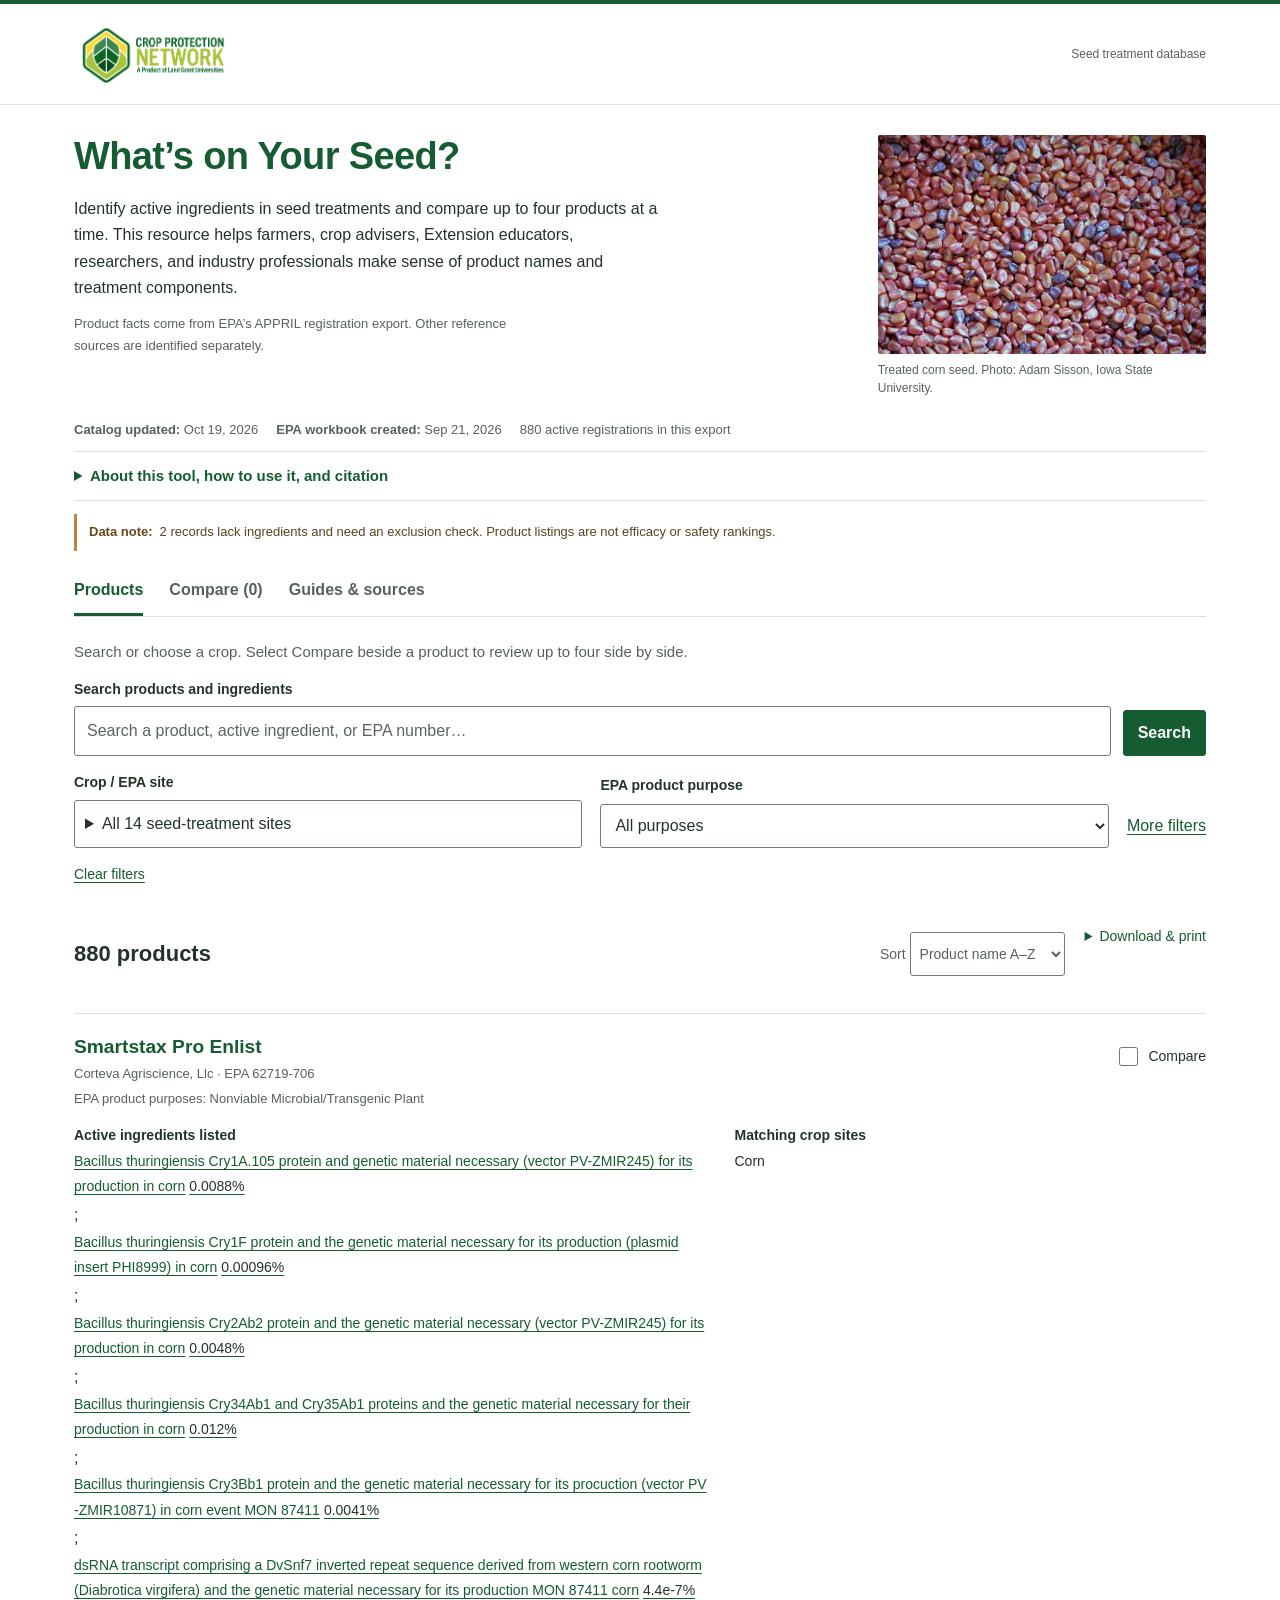
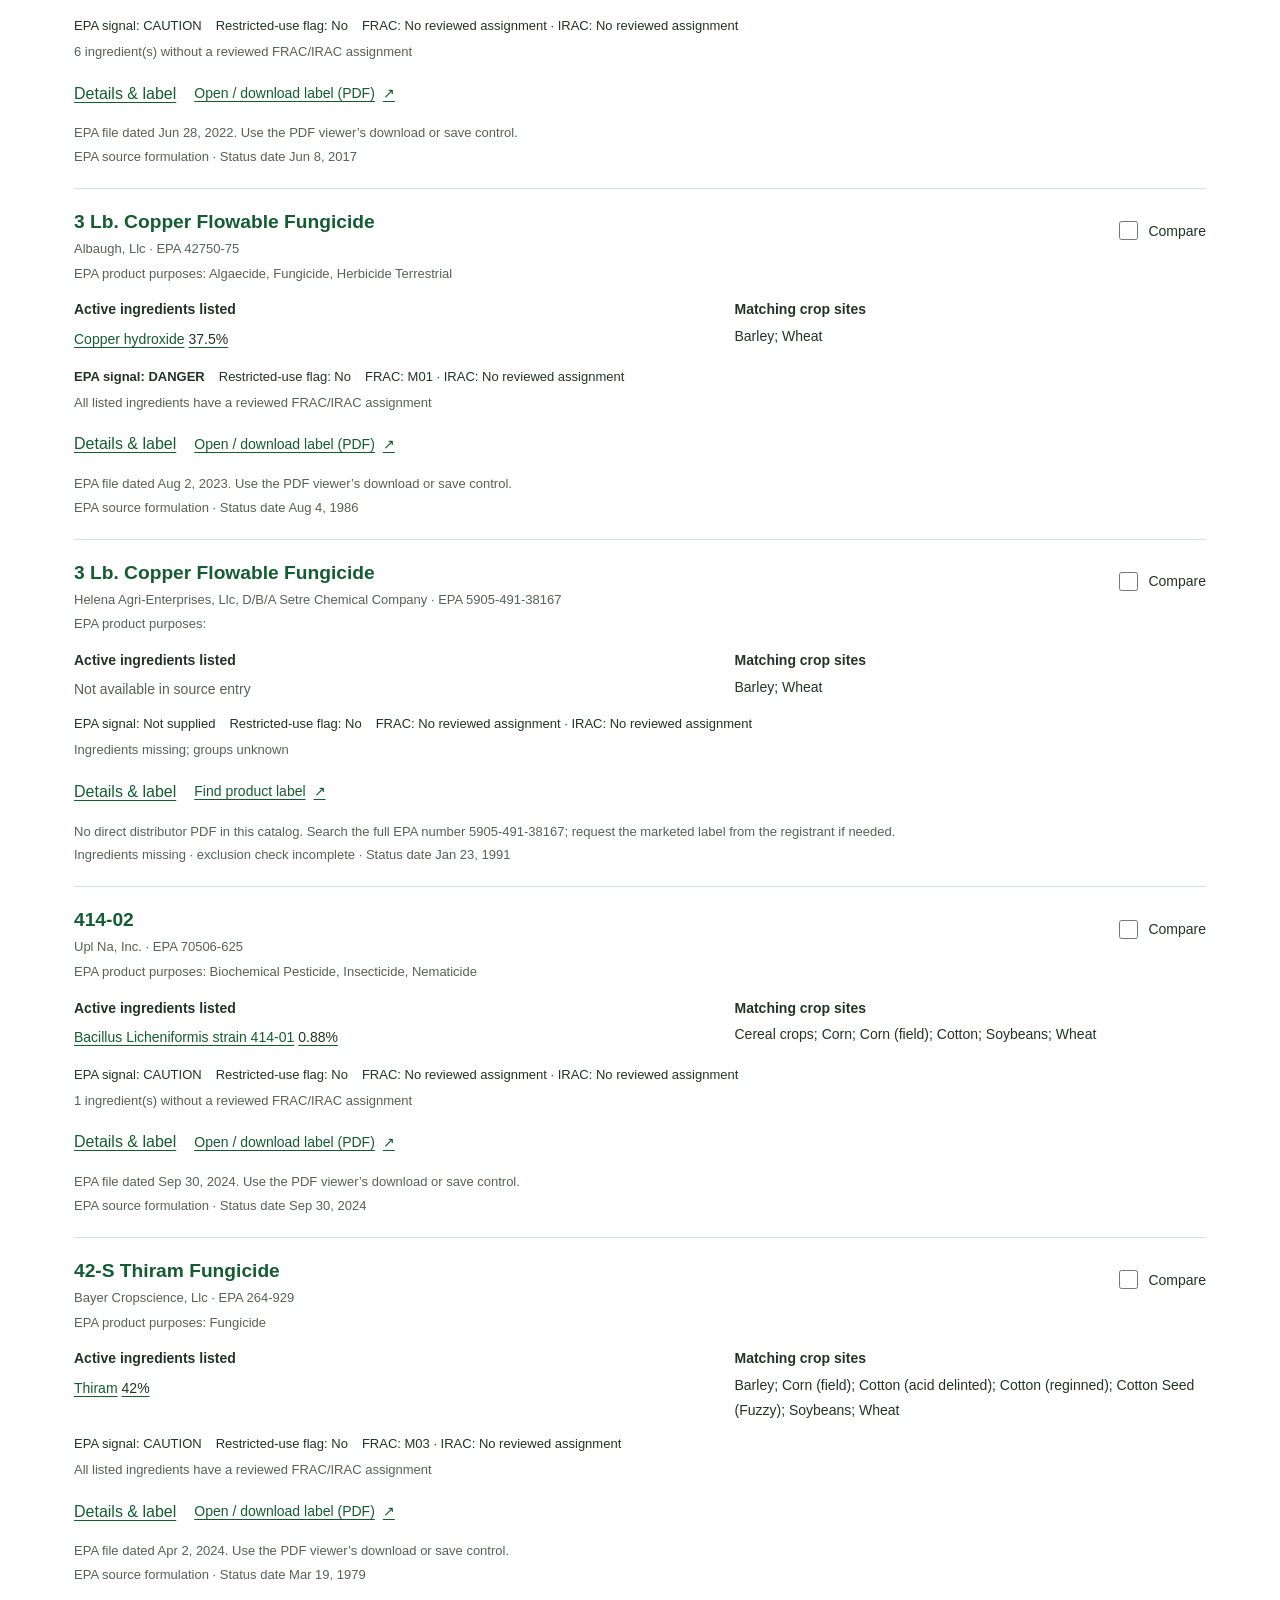
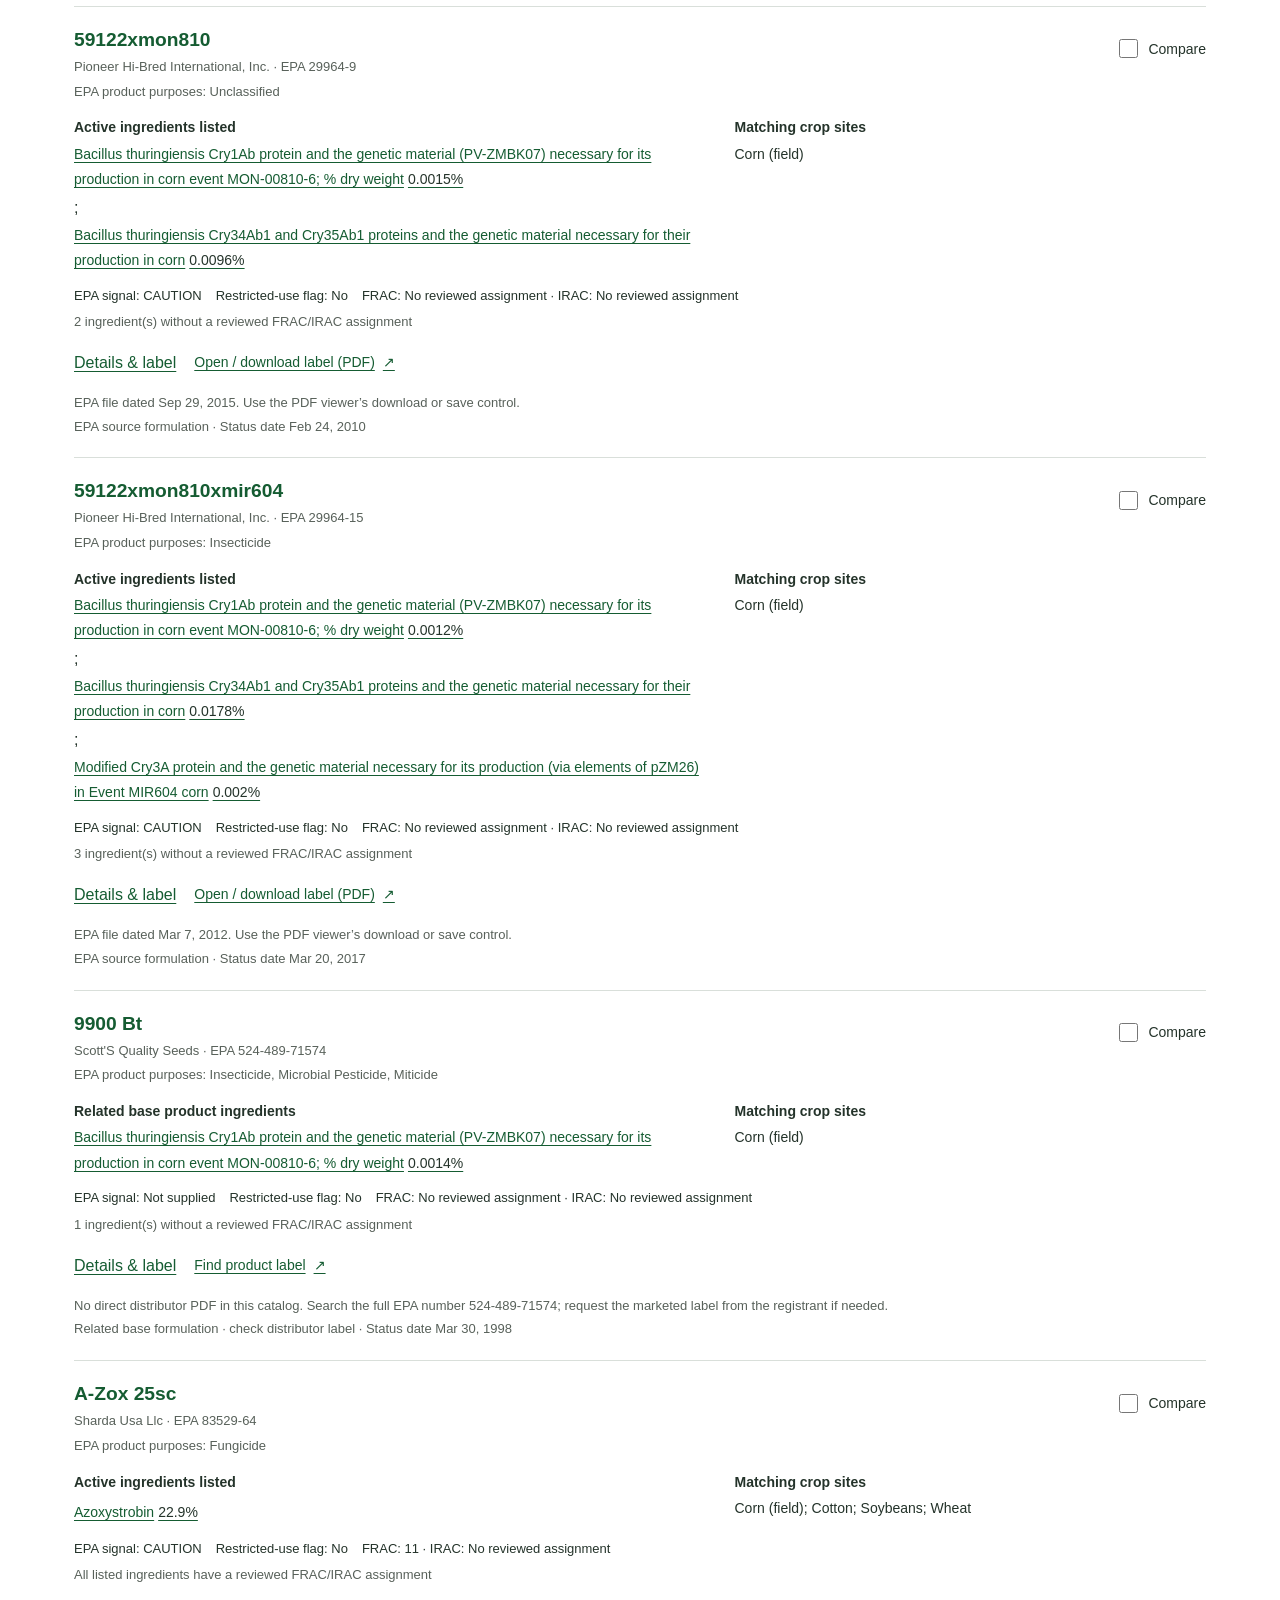
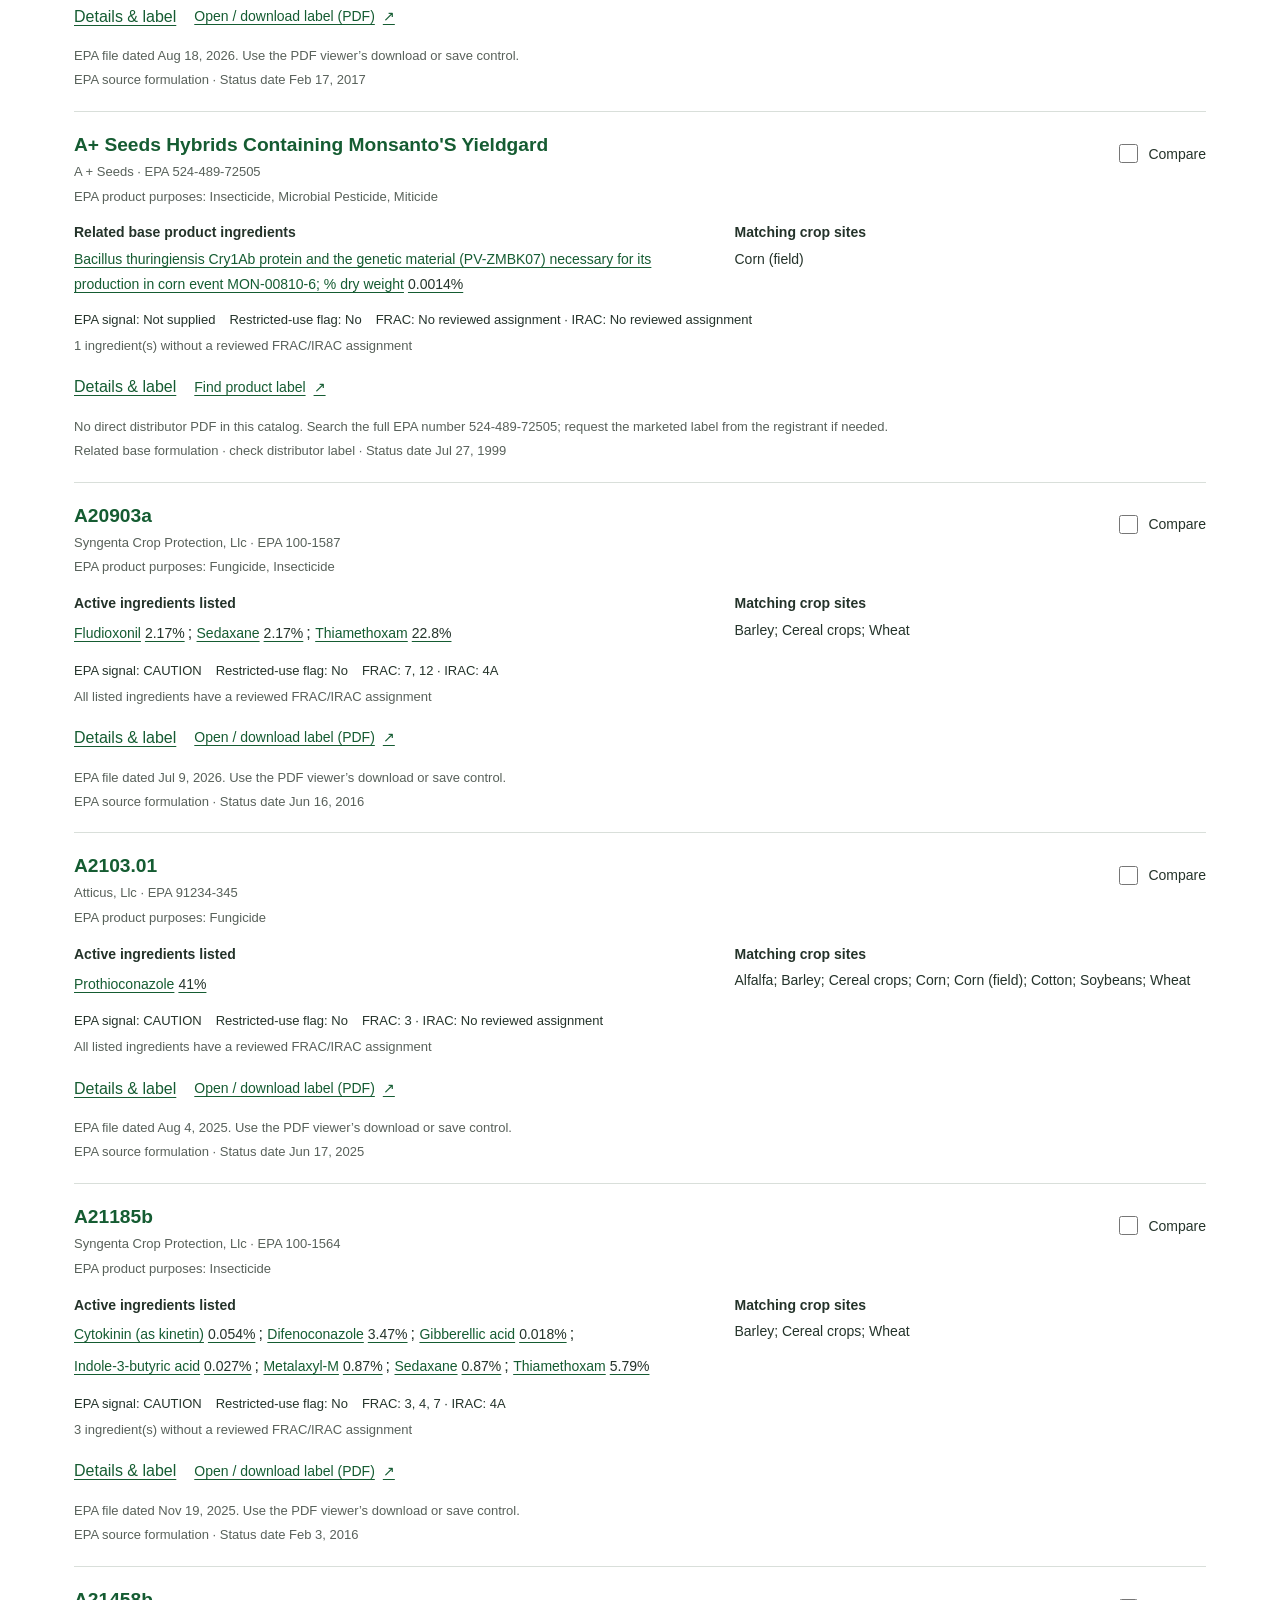
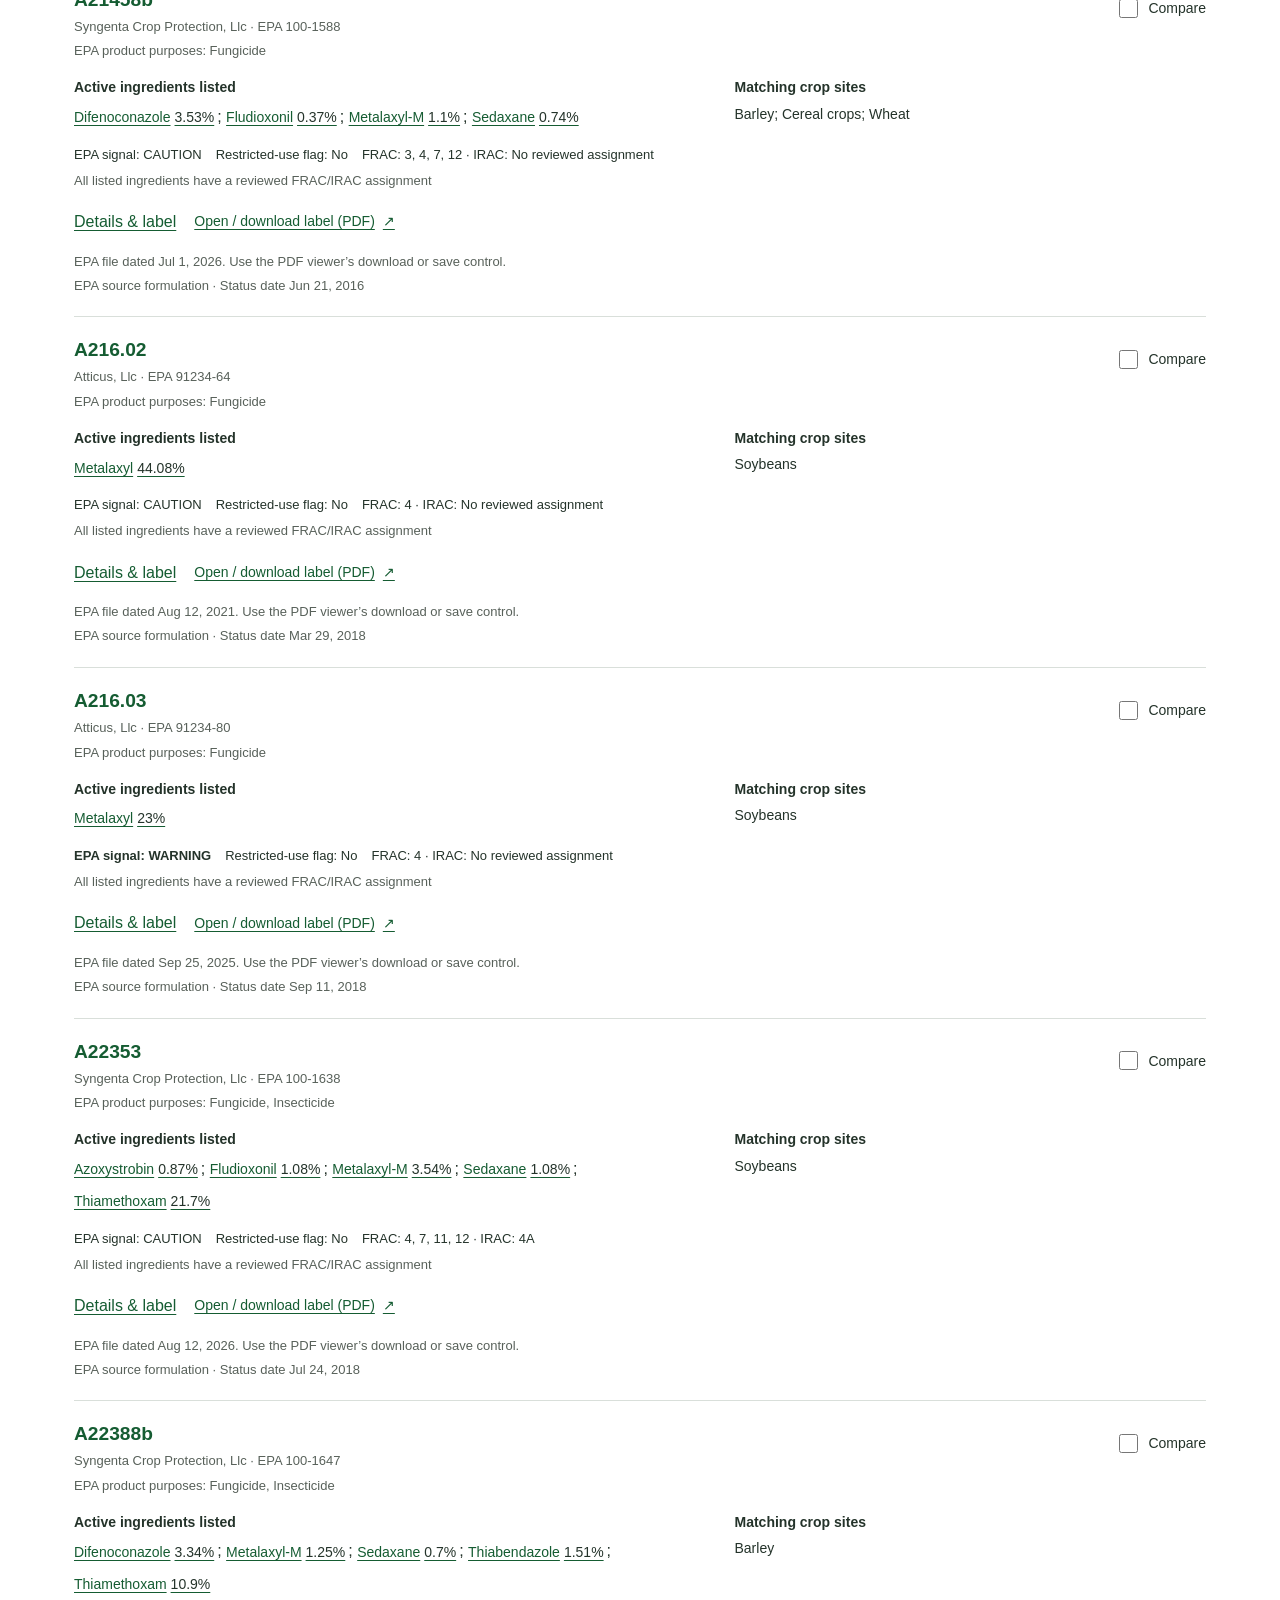
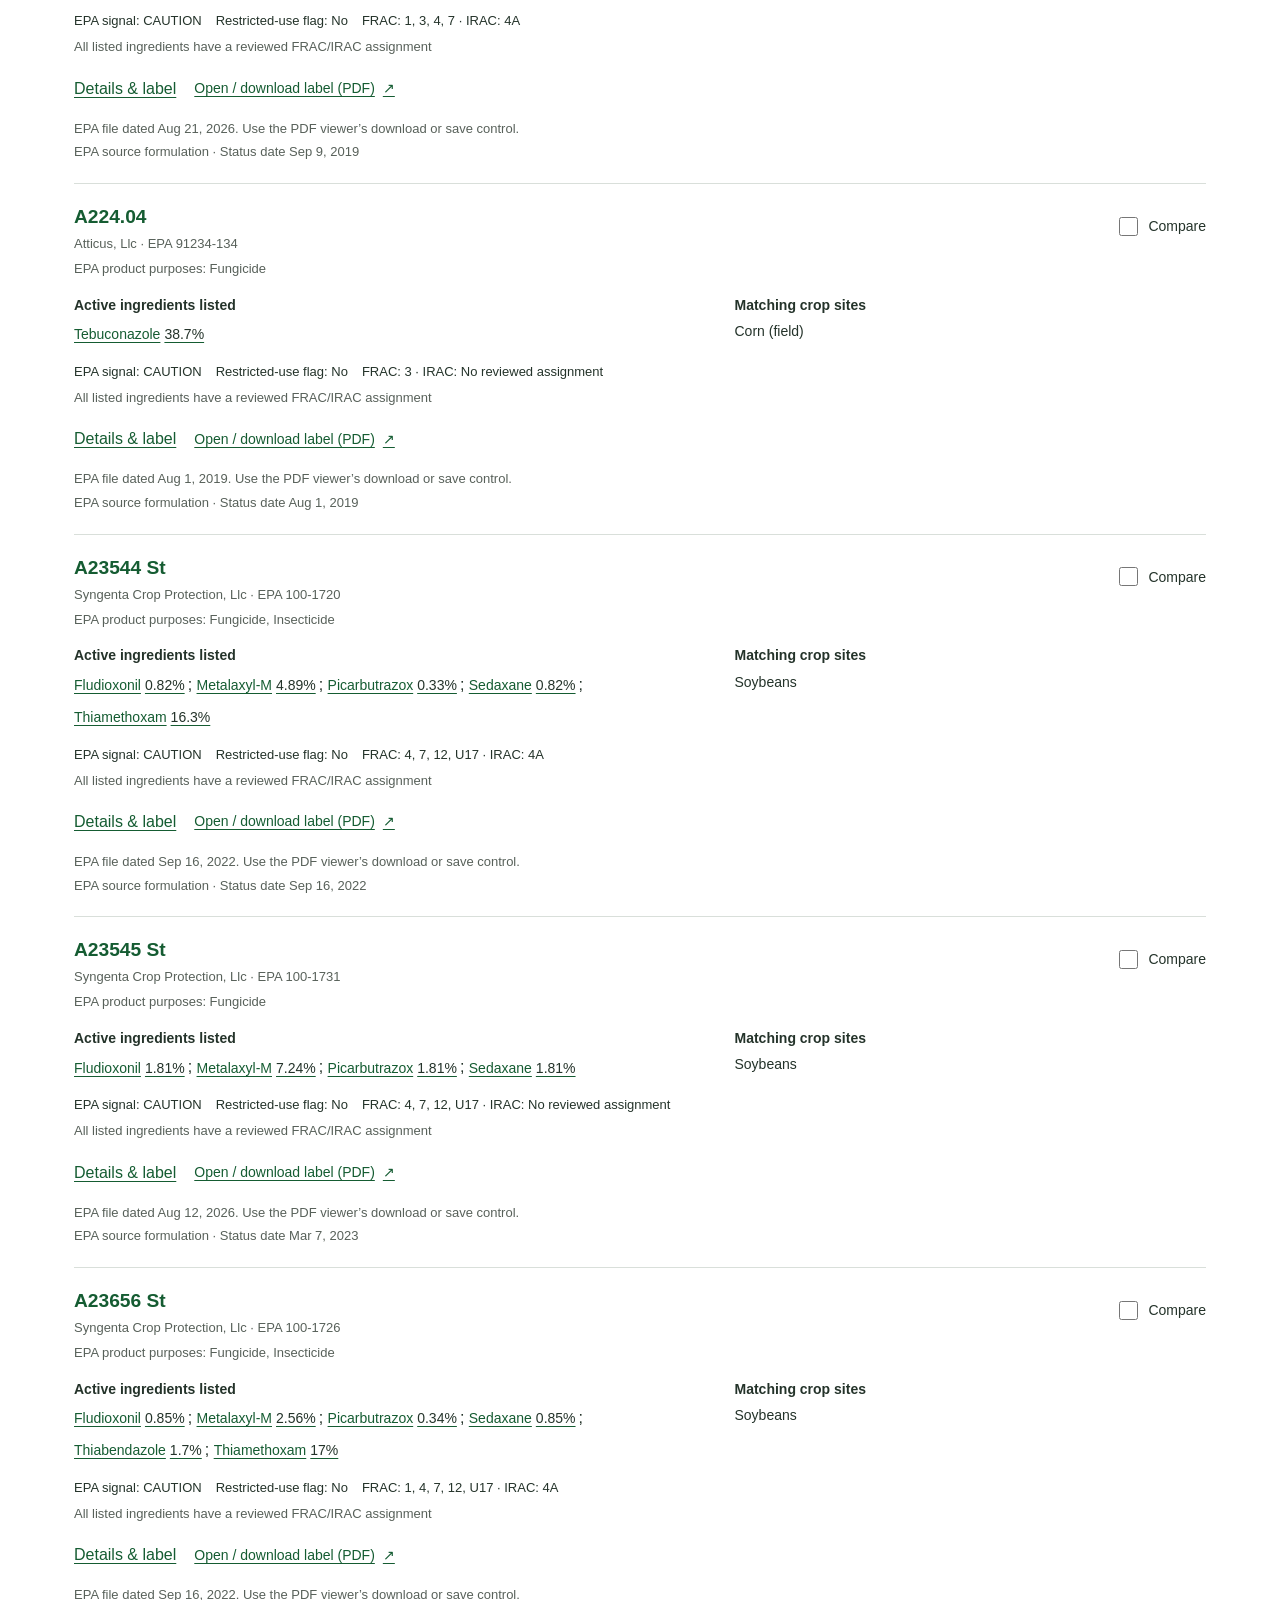
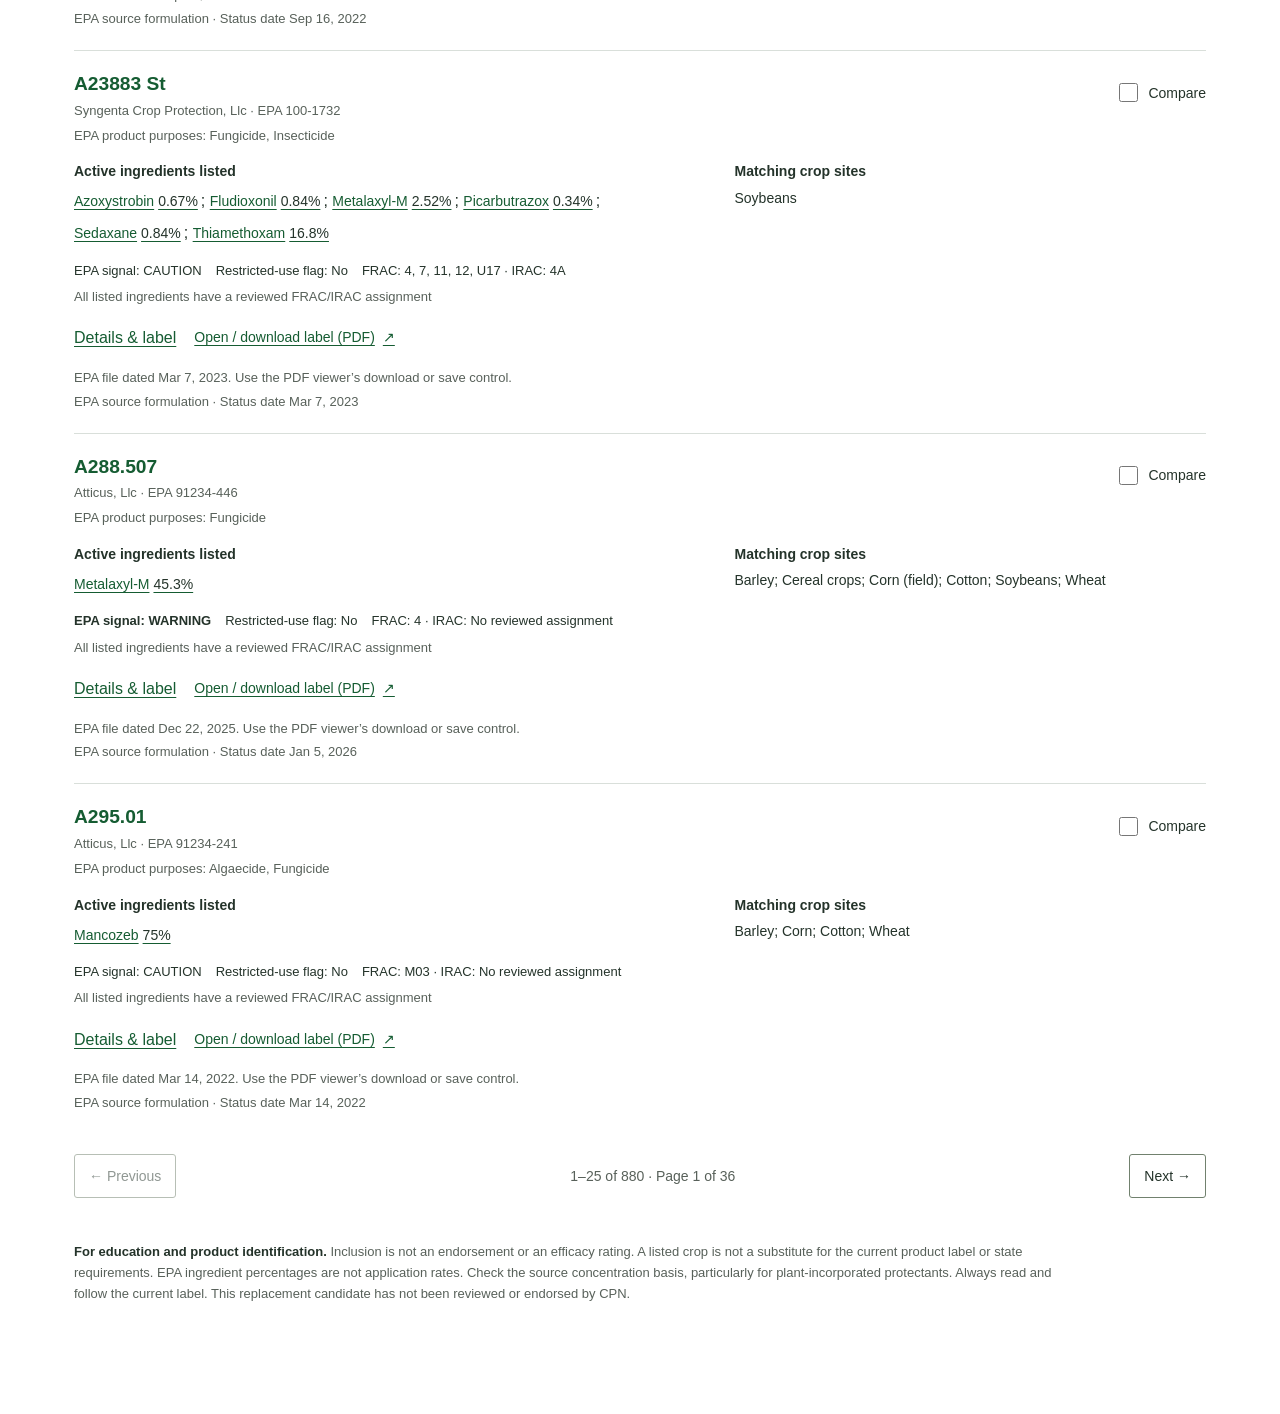
==== seed-treatment-database/static/index.html @ 9f511bc8 "Streamline seed tool navigation and add reference guides" ====
<!doctype html>
<html lang="en"><head><meta charset="utf-8"><meta name="viewport" content="width=device-width,initial-scale=1"><title>What’s on Your Seed? | Crop Protection Network</title>
<style>
:root{--ink:#203527;--green:#0b6623;--green-dark:#084d1a;--accent:#a7c339;--yellow:#feda2f;--paper:#f7f8f4;--line:#dde3d6;--muted:#5b675e;--font-heading:"Roboto Condensed","Arial Narrow",Arial,sans-serif;--font-body:Arial,"Helvetica Neue",sans-serif;--white:#fff;--amber:#815514;--amberbg:#fff5df;--red:#9c4239}
*{box-sizing:border-box}
body{margin:0;color:var(--ink);background:var(--paper);font:15px/1.6 var(--font-body)}
button,input,select{font:inherit}
button,a,input,select,summary{outline-offset:4px}
button{cursor:pointer}
button:disabled{opacity:.5;cursor:default}
a{color:var(--green);text-underline-offset:3px}
button{border:1px solid var(--line);border-radius:8px;background:white;padding:9px 14px;color:var(--ink);font-weight:600}
button:hover:not(:disabled){background:#edf3df;border-color:#99b59e}
.solid{background:var(--green);color:white;border-color:var(--green)}
.solid:hover:not(:disabled){background:var(--green-dark);color:white}
.quiet{border:0;background:transparent;padding:6px 9px}
.small{font-size:12px}
.muted{color:var(--muted)}
.hide,[hidden]{display:none!important}
.shell{max-width:1280px;padding:0 32px;margin:auto}
header{background:white;border-top:5px solid var(--green);border-bottom:1px solid var(--line)}
.top{display:flex;align-items:center;justify-content:space-between;min-height:140px;gap:24px;padding-top:12px;padding-bottom:12px}
.brand{display:inline-flex;align-items:center;flex:0 1 336px;min-width:0}
.brand-logo{display:block;width:336px;max-width:100%;height:auto}
.tag{font-size:11px;font-weight:700;letter-spacing:1.2px;text-transform:uppercase;border-radius:3px;padding:9px 13px;background:#edf3df;color:var(--green);text-align:center}
.hero{background:var(--green);color:white;padding:44px 0 30px;border-bottom:6px solid var(--accent)}
.hero .shell{position:relative}
.hero small{color:var(--yellow);letter-spacing:1.8px;text-transform:uppercase;font-size:12px;font-weight:700}
.hero h1{font:700 clamp(36px,4.6vw,58px)/1.1 var(--font-heading);margin:12px 0 16px;letter-spacing:.2px}
.hero p{max-width:740px;color:#fff;margin:0;font-size:17px;line-height:1.65}
.hero-bottom{display:flex;gap:24px;margin-top:25px;font-size:12px;color:#f1f6e5}
.dot{display:inline-block;width:7px;height:7px;border-radius:50%;background:var(--accent);margin-right:7px}
.tabs{display:flex;gap:25px;padding-top:6px;border-bottom:1px solid var(--line);margin-bottom:24px}
.tabs button{border:0;border-radius:0;background:none;padding:17px 2px 13px;font:700 20px/1.4 var(--font-heading);border-bottom:4px solid transparent}
.tabs button[aria-selected=true]{border-bottom-color:var(--green);color:var(--green)}
.notice{border:1px solid #e7d5ae;background:var(--amberbg);color:#6e511f;border-radius:10px;padding:13px 17px;font-size:13px;margin-bottom:25px;display:flex;gap:12px;align-items:flex-start}
.notice strong{color:#684718}
.workspace{display:grid;grid-template-columns:255px 1fr;gap:30px}
.filter{border:1px solid var(--line);border-radius:6px;background:white;padding:19px;height:max-content}
.filter-title{display:flex;align-items:center;justify-content:space-between;margin-bottom:18px}
.filter h2{font:700 22px/1.25 var(--font-heading);margin:0;color:var(--green)}
.field{display:block;margin:18px 0}
.field>span,.field>label{display:block;font-size:12px;font-weight:650;margin-bottom:7px}
.field input,.field select{width:100%;padding:10px;border:1px solid #cad6c9;border-radius:7px;background:white;color:var(--ink);font-size:13px}
.field input:disabled{background:#f1f3ef}
.filter details{margin-top:18px;border-top:1px solid var(--line);padding-top:15px}
.filter summary{font-size:12px;font-weight:650;cursor:pointer}
.site-picker{border:1px solid #cad6c9;border-radius:7px;padding:9px;margin:0!important}
.site-picker summary{font-size:13px}
.site-options{max-height:300px;overflow:auto;padding-top:12px}
.check{display:flex;gap:8px;align-items:flex-start;padding:6px 0;font-size:12px}
.check input{accent-color:var(--green);margin-top:4px;flex:none;width:15px;height:15px}
.side-note{font-size:11px;color:var(--muted);border-top:1px solid var(--line);padding-top:16px;margin-top:20px}
.search{position:relative;flex:1}
.search span{position:absolute;left:14px;top:11px;font-size:21px;color:#75847a}
.search input{width:100%;border:1px solid #cad6c9;border-radius:9px;padding:13px 14px 13px 42px;background:white;color:var(--ink)}
.toolbar{display:flex;gap:12px;align-items:center}
.result-heading{display:flex;justify-content:space-between;align-items:center;margin:20px 0 14px;gap:12px}
.result-heading h2{margin:0;font:700 21px/1.3 var(--font-heading)}
.result-heading select{border:0;background:none;color:var(--muted);font-size:12px;padding:5px;max-width:160px}
.applied{display:flex;flex-wrap:wrap;gap:7px;margin-bottom:12px}
.chip{display:inline-block;font-size:11px;background:#edf3df;border:1px solid #dbe6d3;border-radius:30px;padding:4px 9px;white-space:nowrap}
.chip.blue{background:#eef2fb;border-color:#dbe4f3;color:#3c567f}
.chip.amber{background:var(--amberbg);border-color:#eed9b5;color:var(--amber)}
.product{background:white;border:1px solid var(--line);border-radius:6px;margin-bottom:12px;overflow:hidden;transition:box-shadow .15s}
.product:hover{box-shadow:0 3px 13px #23422b09}
.product.selected{border-color:#6c9564;box-shadow:0 0 0 1px #6c9564}
.product-top{display:flex;padding:18px 20px 12px;justify-content:space-between;gap:18px}
.product h3{margin:0;font:700 23px/1.25 var(--font-heading);color:var(--green);overflow-wrap:anywhere}
.product-name{padding:0;border:0;background:none;text-align:left;font:inherit;letter-spacing:inherit}
.product-name:hover:not(:disabled){background:none;text-decoration:underline;text-underline-offset:4px}
.product-sub{font-size:12px;color:var(--muted);margin-top:4px}
.product-main{padding:0 20px 15px;display:grid;grid-template-columns:1fr 180px;gap:20px}
.eyebrow{font-size:10px;letter-spacing:.8px;font-weight:650;color:var(--muted);text-transform:uppercase;margin:7px 0}
.ingredients{display:flex;flex-wrap:wrap;gap:6px}
.ingredient-pill{font-size:12px;padding:5px 9px;border:1px solid var(--line);border-radius:6px;background:#f6f8ef}
.ingredient-pill .pct{color:var(--muted);margin-left:6px;font-variant-numeric:tabular-nums}
.crop-text{font-size:12px}
.product-bottom{border-top:1px solid #edf0e9;padding:10px 20px;display:flex;justify-content:space-between;align-items:center;gap:10px;font-size:11px;color:var(--muted);background:#fafbf7}
.comparecheck{display:flex;gap:7px;align-items:center;font-size:12px;white-space:nowrap;cursor:pointer}
.comparecheck input{accent-color:var(--green);width:16px;height:16px}
.empty{background:white;border:1px dashed #c0cfbd;padding:50px 24px;text-align:center;border-radius:10px}
.empty h3{margin:0 0 8px}
.disclaimer{font-size:12px;color:var(--muted);padding:24px 0 110px;max-width:1000px}
.disclaimer strong{color:var(--ink)}
.comparebar{position:fixed;bottom:20px;left:50%;transform:translateX(-50%);width:min(850px,calc(100% - 36px));background:var(--green-dark);color:white;box-shadow:0 10px 40px #122b3330;border-radius:6px;display:flex;align-items:center;gap:14px;padding:14px 20px;z-index:10}
.comparebar .summary{flex:1;font-size:12px}
.comparebar b{font-size:14px;display:block;margin-bottom:2px}
.comparebar button{background:var(--accent);border:0;color:var(--green-dark)}
.comparebar .quiet{background:transparent;color:white}
.introline{display:flex;justify-content:space-between;gap:20px;align-items:center;margin:0 0 24px}
.introline h2{margin:0;font:700 32px/1.25 var(--font-heading)}
.introline p{color:var(--muted);font-size:13px;margin:8px 0}
.ingredient-grid{display:grid;grid-template-columns:repeat(3,1fr);gap:17px}
.ingredient-card{background:white;border:1px solid var(--line);border-radius:6px;padding:22px}
.ingredient-card h3{font:700 24px/1.25 var(--font-heading);color:var(--green);margin:12px 0 2px}
.ingredient-card p{font-size:13px;color:var(--muted)}
.ingredient-card .classification{font-weight:600;color:var(--ink);min-height:38px}
.ingredient-card footer{border-top:1px solid var(--line);margin-top:18px;padding-top:13px;display:flex;justify-content:space-between;align-items:center;font-size:12px}
.data-grid{display:grid;grid-template-columns:1fr 1fr;gap:20px}
.panel{background:white;border:1px solid var(--line);border-radius:6px;padding:25px}
.panel h3{margin:0 0 12px;font:700 25px/1.25 var(--font-heading);color:var(--green)}
.panel p,.panel li{font-size:13px;color:var(--muted)}
.panel li{margin-bottom:9px}
.panel dl{display:grid;grid-template-columns:1fr 1fr;gap:10px;font-size:13px}
.panel dt{color:var(--muted)}
.panel dd{margin:0;font-weight:600}
.full{grid-column:1/-1}
dialog{border:0;border-radius:8px;max-width:1100px;width:calc(100% - 38px);padding:0;color:var(--ink);box-shadow:0 20px 90px #10302340;max-height:90vh}
dialog::backdrop{background:#092b24aa}
dialog .dialog-head{padding:23px 28px;border-bottom:1px solid var(--line);display:flex;justify-content:space-between;align-items:center;gap:20px}
dialog h2{margin:0;font:700 32px/1.25 var(--font-heading)}
dialog .dialog-body{padding:24px 28px}
dialog .dialog-foot{padding:18px 28px;border-top:1px solid var(--line);display:flex;justify-content:space-between;gap:12px;font-size:12px}
.table-scroll{overflow:auto}
table{border-collapse:collapse;width:100%;font-size:13px}
th,td{padding:13px 16px;border-bottom:1px solid var(--line);vertical-align:top;text-align:left}
th{background:#eef3e8;font-weight:600}
td ul{padding-left:16px;margin:0}
td .chip{margin:2px}
.compare-table{table-layout:fixed;min-width:600px}
.compare-table th:first-child{width:160px}
.comparison-name{font-size:15px;display:block;margin-bottom:6px}
.shared{border:1px solid #adc69c;border-radius:7px;background:#edf5e4;padding:11px 14px;margin:10px 0 20px;font-size:12px}
.details-grid{display:grid;grid-template-columns:1.5fr 1fr;gap:25px}
.details-grid h3{font:700 22px/1.3 var(--font-heading);color:var(--green);margin:0 0 12px}
.details-grid dl{font-size:13px}
.details-grid dt{color:var(--muted);margin-top:12px}
.details-grid dd{margin:3px 0}
.links{display:flex;flex-wrap:wrap;gap:10px;margin-top:20px}
.toast{position:fixed;bottom:105px;left:50%;transform:translateX(-50%);background:var(--green-dark);color:white;padding:10px 20px;border-radius:8px;z-index:100;font-size:13px}
.mobile-filters{display:none}
.syncbadge{font-size:12px}
.print-only{display:none}
a:focus-visible,button:focus-visible,input:focus-visible,select:focus-visible,summary:focus-visible{outline:3px solid #0b6623}
.jump{position:absolute;left:16px;top:-100px;background:white;padding:10px;z-index:50}
.jump:focus{top:10px}

@media(max-width:1000px){.shell{padding:0 25px}
.workspace{grid-template-columns:220px 1fr;gap:20px}
.product-main{grid-template-columns:1fr}
.product-main>div:last-child{display:none}
.ingredient-grid{grid-template-columns:1fr 1fr}
.product-top{gap:10px}
.product-top>.chips{display:none}
}

@media(max-width:700px){.shell{padding:0 17px}
.top{min-height:104px;gap:10px;padding-top:10px;padding-bottom:10px}
.brand{flex-basis:270px}
.brand-logo{width:270px}
.top .tag{max-width:118px;font-size:9px;padding:7px 9px;letter-spacing:.6px}
.hero{padding:30px 0}
.hero p{font-size:14px}
.hero-bottom{gap:14px;flex-wrap:wrap}
.tabs{gap:22px;overflow:auto;white-space:nowrap}
.tabs button{font-size:18px}
.workspace{display:block}
.filter{margin-bottom:17px;display:none}
.filter.open{display:block}
.mobile-filters{display:inline-block}
.toolbar{flex-wrap:wrap}
.search{min-width:220px}
.toolbar>.export{display:none}
.product h3{font-size:22px}
.product-top{padding:16px 15px 10px}
.product-main{padding:0 15px 13px}
.product-bottom{padding:10px 15px}
.product-bottom>.muted{max-width:58%}
.ingredient-grid,.data-grid,.details-grid{grid-template-columns:1fr}
.introline{display:block}
.introline .search{margin-top:15px}
.full{grid-column:auto}
.comparebar{padding:12px 14px;gap:7px}
.comparebar .summary span{display:none}
.comparebar .quiet{font-size:11px}
.comparebar button{font-size:12px}
.dialog-head h2{font-size:23px}
dialog .dialog-body{padding:18px}
dialog .dialog-head,dialog .dialog-foot{padding:17px}
.notice{font-size:12px}
.tag{font-size:9px}
.result-heading{align-items:flex-start}
}

@media print{body{background:white;font-size:10pt}
.top,.hero,.tabs,.notice,.workspace,.ingredient-grid,.data-grid,.disclaimer,.comparebar,.toast,.introline{display:none!important}
body:has(dialog[open])>header,body:has(dialog[open])>main{display:none!important}
dialog[open]{display:block;position:static;width:100%;max-width:none;max-height:none;overflow:visible;box-shadow:none}
dialog .dialog-head button,dialog .dialog-foot button{display:none}
.table-scroll{overflow:visible}
.compare-table{min-width:0;font-size:9pt}
th,td{padding:8px}
.print-only{display:block}
.shared{background:white}
a{color:black}
}

.ingredient-pill{max-width:100%;white-space:normal;text-align:left;overflow-wrap:anywhere}
.ingredient-card h3{overflow-wrap:anywhere}
.pager{display:flex;justify-content:space-between;align-items:center;gap:12px;margin:20px 0}
.pager span{font-size:12px;color:var(--muted)}
.metrics{display:flex;flex-wrap:wrap;gap:15px;margin:18px 0}
.metrics strong{font:700 34px/1.2 var(--font-heading);color:var(--green);display:block}
.metrics>div{background:#edf3df;border-radius:10px;padding:12px 18px}
.metrics small{font-size:11px}

@media(max-width:420px){.top{flex-direction:column;align-items:flex-start;gap:0;padding-top:8px;padding-bottom:14px}.brand{flex-basis:auto;width:252px}.brand-logo{width:252px}.top .tag{max-width:none;text-align:left}.hero{padding-top:30px}.hero h1{font-size:38px}.hero-bottom{gap:10px 18px}.tabs{gap:18px}}
.safety-strip{padding:0 20px 16px;display:flex;flex-wrap:wrap;gap:7px;align-items:center;font-size:12px}
.safety-badge{border:1px solid #b2b8af;background:#f5f5f0;border-radius:4px;padding:4px 8px;font-weight:600}
.safety-badge.danger{color:#8b1e13;background:#fff0ed;border-color:#cb736b}
.safety-badge.warning{color:#764100;background:#fff5df;border-color:#bf9958}
.safety-panel{background:#fffaf0;border-left:4px solid #b9801c;padding:16px 20px;margin:0 0 22px}
.safety-panel h3{margin:0 0 8px;font:700 23px var(--font-heading)}
.safety-panel p,.guide-note{font-size:13px}
.guide-grid{display:grid;grid-template-columns:1fr 1fr;gap:20px;margin-bottom:24px}
.guide-table{min-width:650px}
.guide-action{display:inline-block;padding:11px 17px;border:1px solid var(--green);border-radius:5px;font-weight:600;color:var(--green);text-decoration:none;background:white}
@media(max-width:700px){.guide-grid{grid-template-columns:1fr}.safety-strip{padding-left:15px;padding-right:15px}.guide-action{margin:10px 0}}

/* The matrix shares product selections and remains usable without a dialog. */
.matrix-heading{display:flex;align-items:flex-start;justify-content:space-between;gap:20px;margin-bottom:20px}
.matrix-heading h2{font:700 32px/1.2 var(--font-heading);margin:0;color:var(--green)}
.matrix-actions{display:flex;gap:8px;flex-wrap:wrap}
.matrix-selection{display:grid;grid-template-columns:repeat(4,minmax(0,1fr));gap:12px;margin:20px 0}
.matrix-slot{border:1px dashed #c0cfbd;border-radius:6px;padding:15px;background:#f0f4e9;min-width:0}
.matrix-slot.filled{border-style:solid;border-top:4px solid var(--green);background:white;padding-top:12px}
.matrix-slot h3{font:700 22px/1.2 var(--font-heading);margin:6px 0;overflow-wrap:anywhere}
.matrix-slot p{font-size:12px;margin:5px 0;color:var(--muted)}
.matrix-controls{display:grid;grid-template-columns:minmax(150px,1fr) minmax(180px,1.4fr) auto minmax(160px,.8fr);gap:12px;align-items:end;background:white;border:1px solid var(--line);padding:18px;border-radius:6px}
.matrix-controls .field{margin:0;min-width:0}
.matrix-controls select{max-width:100%}
.matrix-controls button{margin-bottom:1px}
.matrix-context{border-left:4px solid var(--accent);padding:10px 16px;margin:18px 0;background:#edf3df;font-size:12px}
.matrix-scroll{overflow:auto;max-height:75vh;border:1px solid var(--line);border-radius:6px;background:white}
.matrix-table{width:100%;table-layout:fixed;border-collapse:separate;border-spacing:0;font-size:12px;min-width:calc(200px + var(--matrix-columns,4)*220px)}
.matrix-table caption{text-align:left;padding:12px;background:#f0f4e9;color:var(--muted)}
.matrix-table th,.matrix-table td{padding:14px;vertical-align:top;overflow-wrap:anywhere;border-bottom:1px solid var(--line);border-right:1px solid var(--line)}
.matrix-table thead th{position:sticky;top:0;z-index:3;background:var(--green-dark);color:white}
.matrix-table tr>th:first-child{width:200px;position:sticky;left:0;z-index:1;background:#f3f6ef;text-align:left}
.matrix-table thead tr>th:first-child{z-index:4;background:var(--green-dark)}
.matrix-table .matrix-section th{background:#dfe9d1;position:static;color:var(--green-dark);font-size:14px}
.matrix-table .comparison-name{display:block;font:700 22px/1.2 var(--font-heading);margin-bottom:6px}
.matrix-pests summary{cursor:pointer;font-weight:600}
.matrix-pests p{max-height:240px;overflow:auto;white-space:pre-wrap}
@media(max-width:850px){.matrix-heading{display:block}.matrix-actions{margin-top:14px}.matrix-selection{grid-template-columns:repeat(2,minmax(0,1fr))}.matrix-controls{grid-template-columns:1fr 1fr}.matrix-table tr>th:first-child{width:160px}.matrix-table{min-width:calc(160px + var(--matrix-columns,4)*210px)}}
@media(max-width:500px){.matrix-controls{grid-template-columns:minmax(0,1fr)}.matrix-heading h2{font-size:27px}.matrix-table tr>th:first-child{width:135px}.matrix-table{min-width:calc(135px + var(--matrix-columns,4)*210px)}}
@media print{
 @page{size:landscape;margin:10mm}
 .matrix-heading h2{font-size:21pt}.matrix-heading{display:block}
 .matrix-actions,.matrix-selection,.matrix-controls,#matrix-matches,#matrix-count{display:none!important}
 .matrix-context{padding:7px;border:1px solid #aaa;font-size:8pt}
 .matrix-scroll{overflow:visible;max-height:none;border:0}
 .matrix-table{min-width:0!important;width:100%;font-size:8pt;table-layout:fixed}
 .matrix-table th,.matrix-table td{position:static!important;padding:6px;color:black!important;background:white!important}
 .matrix-table tr>th:first-child{width:17%}.matrix-table .comparison-name{font-size:12pt}
 .matrix-table .matrix-section th{border-top:2px solid black}.matrix-table tr{break-inside:avoid}
 .matrix-table thead{display:table-header-group}.matrix-pests p{max-height:none;overflow:visible}
 .shell{padding:0;max-width:none}#matrix-body button{display:none}
}

/* Accessibility: readable controls, clear focus, reflow, and user preferences. */
:root{--control-border:#71816e;--comparison-clearance:0px}
html{scroll-padding-block:1rem calc(var(--comparison-clearance) + 1rem)}
body{font-size:1rem;padding-bottom:var(--comparison-clearance)}
body:has(dialog[open]){overflow:hidden}
.sr-only{position:absolute!important;width:1px!important;height:1px!important;padding:0!important;margin:-1px!important;overflow:hidden!important;clip-path:inset(50%)!important;white-space:nowrap!important;border:0!important}
:where(a,button,input,select,summary,[tabindex]){scroll-margin-block:1rem calc(var(--comparison-clearance) + 1rem)}
:where(a,button,input,select,summary,[tabindex]):focus-visible{outline:3px solid #084d1a;outline-offset:3px;box-shadow:0 0 0 6px #fff}
#count:focus,#filter-title:focus,#matrix-title:focus,#dialog-title:focus{outline:3px solid #084d1a;outline-offset:3px}
.jump{top:0;transform:translateY(-150%);font-size:1rem;border:2px solid var(--green);border-radius:4px;max-width:calc(100% - 32px)}
.jump:focus{top:10px;transform:none}
button,input:not([type=checkbox]),select,.guide-action{min-height:44px}
button{border-color:var(--control-border)}
.solid{border-color:var(--green)}
button,input,select,summary{touch-action:manipulation}
input:not([type=checkbox]),select{max-width:100%;min-width:0}
.field input,.field select,.search input,.site-picker{border-color:var(--control-border);font-size:1rem}
input::placeholder{color:#59665d;opacity:1}
.field-error{color:#8b1e13;font-size:.875rem;font-weight:700}
input[aria-invalid=true]{border:2px solid #8b1e13}
.small,.field>span,.field>label,.filter summary,.check,.side-note,.product-sub,.chip,.ingredient-pill,.crop-text,.product-bottom,.comparecheck,.comparebar .summary,.comparebar b,.ingredient-card p,.ingredient-card footer,.panel p,.panel li,.panel dl,.details-grid dl,.disclaimer,.toast,.notice,.pager span,.metrics small,.safety-strip,.safety-panel p,.guide-note,.matrix-slot p,.matrix-context,.syncbadge{font-size:.875rem}
.eyebrow{font-size:.8125rem;letter-spacing:.04em}
.hero small,.hero-bottom{font-size:.875rem}
.hero p{font-size:1.0625rem}
.hero h1{font-size:clamp(2.25rem,4.6vw,3.625rem)}
.tag{font-size:.75rem}
.tabs{flex-wrap:wrap;gap:8px 24px;overflow:visible;white-space:normal}
.tabs button{font-size:1.25rem;padding-inline:4px}
.tabs button[aria-selected=true]{font-weight:800}
.search label{display:block;font-size:.875rem;font-weight:700;margin-bottom:6px}
.search span{top:auto;bottom:9px;pointer-events:none}
.search input{padding-block:12px}
.toolbar{align-items:flex-end;flex-wrap:wrap}
.search{min-width:min(100%,220px)}
.result-heading{flex-wrap:wrap}
.result-heading select{font-size:.875rem;border:1px solid var(--control-border);border-radius:6px;background:white;max-width:100%}
.workspace>*,.product-top>*,.product-main>*,.data-grid>*,.details-grid>*,.matrix-heading>*,.matrix-controls>*{min-width:0}
.product-top{flex-wrap:wrap}
.product-top>.chips{display:flex;flex-wrap:wrap;gap:6px}
.product-main{grid-template-columns:minmax(0,1fr) minmax(140px,180px)}
.product-main>div:last-child{display:block}
.product-name{color:var(--green);min-height:44px}
button.ingredient-pill{border-color:var(--control-border)}
.product-bottom{flex-wrap:wrap}
.product-bottom>.muted{max-width:100%;flex:1 1 220px}
.check,.comparecheck{min-height:44px;cursor:pointer}
.check{align-items:center}
.check input,.comparecheck input{width:22px;height:22px;margin:0;flex-shrink:0}
.comparecheck{gap:10px;padding:6px 2px;white-space:normal}
.filter summary,.matrix-pests summary{min-height:44px;padding-block:10px}
.site-options{padding-inline:6px}
.site-options .check{gap:10px}
.chip{white-space:normal;overflow-wrap:anywhere}
.ingredient-card footer{flex-wrap:wrap;gap:8px}
.panel dl{grid-template-columns:minmax(0,1fr) minmax(0,1fr)}
.panel dd,.panel dt,.matrix-context,.matrix-slot,.notice,.links a,td,th{overflow-wrap:anywhere}
.pager{flex-wrap:wrap}
.comparebar{gap:12px;bottom:16px}
.comparebar .summary{min-width:0}
.comparebar .summary span{overflow-wrap:anywhere}
.comparebar .quiet:hover:not(:disabled){background:#326139;color:white}
.comparebar button{color:#084d1a}
.comparebar .quiet{color:white}
.toast{bottom:calc(var(--comparison-clearance) + 16px);max-width:calc(100% - 32px);width:max-content;pointer-events:none}
dialog{max-height:calc(100dvh - 32px);overflow:auto;overscroll-behavior:contain}
dialog .dialog-head{position:sticky;top:0;background:white;z-index:5;padding:20px;align-items:flex-start}
dialog h2{font-size:clamp(1.5rem,3vw,2rem);overflow-wrap:anywhere;min-width:0}
dialog #close-dialog{flex-shrink:0;min-width:44px}
dialog .dialog-foot{flex-wrap:wrap;align-items:center}
dialog :where(a,button,input,select,summary,[tabindex]){scroll-margin-block:8rem 1rem}
.table-scroll,.matrix-scroll{position:relative;max-width:100%;overscroll-behavior-inline:contain;scrollbar-gutter:stable;scroll-padding:8px}
table,.matrix-table{font-size:.875rem}
.table-scroll table{min-width:480px}
.table-scroll .guide-table{min-width:650px}
tbody th[scope=row]{background:#f3f6ef}
.matrix-table tbody tr:not(.matrix-section):nth-child(odd) td{background:#f8faf5}
.matrix-table .matrix-section th{font-size:1rem}
.matrix-table .matrix-section>th:first-child{position:static;background:#dfe9d1;width:auto}
.matrix-scroll{scroll-padding-top:110px;scroll-padding-left:210px}
.matrix-selection{grid-template-columns:repeat(4,minmax(0,1fr))}
@media(max-width:1000px){.product-main{grid-template-columns:minmax(0,1fr)}.product-top>.chips{display:flex}.product-main>div:last-child{display:block}}
@media(max-width:850px){.matrix-selection{grid-template-columns:repeat(2,minmax(0,1fr))}.matrix-scroll{scroll-padding-left:170px}}
@media(max-width:700px){
 .tabs{gap:4px 16px;overflow:visible;white-space:normal}.tabs button{font-size:1.125rem}
 .top .tag{font-size:.75rem;max-width:160px}.hero p{font-size:1rem}
 .mobile-filters{display:inline-block;margin:0 0 16px}#apply-filters{margin:20px 0 0;width:100%}
 .toolbar>.export{display:inline-block}.toolbar .search{flex-basis:100%}
 .comparebar{flex-wrap:wrap;gap:8px;width:calc(100% - 24px);padding:12px;bottom:12px}
 .comparebar .summary{flex-basis:100%}.comparebar b,.comparebar button,.comparebar .quiet{font-size:.875rem}
 .comparebar .summary span{display:none}.comparebar #compare{flex:1}
 .notice{display:block;font-size:.875rem}.notice>strong{display:block;margin-bottom:4px}
 .panel{padding:20px}.panel dl{grid-template-columns:minmax(0,1fr)}.panel dd{margin-bottom:8px}
 .details-grid{gap:18px}.product-bottom>.muted{max-width:100%}
 .matrix-scroll{scroll-padding-left:145px}
}
@media(max-width:420px){.matrix-selection{grid-template-columns:minmax(0,1fr)}.pager span{flex-basis:100%;order:3}.top .tag{max-width:none}.brand{max-width:100%}}
@media(max-height:500px){.comparebar{position:static;transform:none;margin:16px auto}.toast{position:static;transform:none;margin:16px auto}dialog .dialog-head{position:static}}
@media(prefers-reduced-motion:reduce){*,*::before,*::after{scroll-behavior:auto!important;animation:none!important;transition:none!important}}
@media(forced-colors:active){
 :where(a,button,input,select,summary,[tabindex]):focus-visible{outline:3px solid Highlight;box-shadow:none}
 .tabs button[aria-selected=true]{border-bottom-color:Highlight}.product.selected{border:3px solid Highlight}
 .comparebar,dialog,.chip,.safety-badge{border:1px solid CanvasText}
 .matrix-table thead th,.matrix-table .matrix-section th{border-bottom:2px solid CanvasText}
}
@media print{
 body{padding-bottom:0}.jump,.mobile-filters,#matrix-scroll-help,.sr-only{display:none!important}
 dialog .dialog-head{position:static}dialog{max-height:none;overflow:visible}
 .table-scroll table{min-width:0}.matrix-table{font-size:8pt}
 body:has(dialog[open]){overflow:visible}
}

/* Keep label access visible and independent of the comparison control. */
.toolbar{flex-wrap:wrap}.toolbar .search{flex-basis:100%}
.label-help{margin:12px 0 0;line-height:1.6}
.product-labels{display:flex;flex-wrap:wrap;align-items:center;gap:10px 16px;padding:0 24px 18px}
.label-action{display:inline-flex;align-items:center;justify-content:center;gap:8px;min-height:44px;padding:9px 12px;border:1px solid var(--green);border-radius:6px;color:var(--green-dark);background:#fff;font-size:.875rem;font-weight:700;text-decoration:underline;text-underline-offset:3px;line-height:1.5;position:relative}
.label-action:hover{background:#edf1e8}.label-meta{flex:1 1 200px;margin:0;color:var(--muted);font-size:.8125rem;line-height:1.6;overflow-wrap:anywhere}
.label-panel{margin:0 0 22px}.label-actions{display:flex;flex-wrap:wrap;align-items:center;gap:12px 20px}.label-actions>a{min-height:44px;display:inline-flex;align-items:center}
@media(max-width:700px){.product-labels{padding:0 18px 16px}.product-labels .label-action{width:100%}.label-meta{flex-basis:100%}.label-panel .label-action{width:100%}}
@media print{.label-action{border:0;padding:0;min-height:0;color:#000}.label-help{display:none}}
/* Approved streamlined layout. Product functions and source data remain intact. */
:root{--green:#155c32;--green-dark:#104526;--ink:#24332a;--muted:#58615a;--paper:#fff;--line:#d9dfda;--font-heading:Arial,Helvetica,sans-serif;--font-body:Arial,Helvetica,sans-serif}
body{background:#fff;font-size:1rem}
.shell{max-width:1200px;padding-inline:34px}
header{border-top:4px solid var(--green)}
.top{min-height:0;padding-block:17px;gap:20px}
.brand{flex-basis:165px}.brand-logo{width:165px}
.top .tag{background:transparent;color:var(--muted);padding:0;font-size:.75rem;font-weight:400;letter-spacing:0;text-transform:none}
.intro{display:grid;grid-template-columns:minmax(0,1fr) 29%;gap:34px;align-items:start;padding-top:30px;padding-bottom:23px}
.intro h1{font:700 2.375rem/1.15 var(--font-heading);letter-spacing:-.04rem;color:var(--green);margin:0 0 17px}
.intro p{max-width:66ch;margin:12px 0 0;line-height:1.65}.intro .small{font-size:.8125rem}
.seed-photo{margin:0}.seed-photo img{display:block;width:100%;height:auto;border-radius:2px}.seed-photo figcaption{margin-top:7px;font-size:.75rem;line-height:1.5;color:var(--muted)}
.catalog-summary{display:flex;flex-wrap:wrap;gap:4px 18px;font-size:.8125rem;color:var(--muted);padding-bottom:10px}
.about-tool{border-block:1px solid var(--line)}
.about-tool>summary,.resource-block>summary,.guide-block>summary{padding:12px 0;min-height:44px;color:var(--green);font-size:.9375rem;font-weight:600;cursor:pointer}
.about-copy{max-width:82ch;padding:0 0 20px}.about-copy h2{font-size:1.0625rem;margin:17px 0 5px}.about-copy p,.about-copy li{font-size:.9375rem}.about-copy p{margin:8px 0}.about-copy ol{padding-left:24px}
.notice{display:block;background:transparent;border:0;border-left:3px solid #b38a3d;border-radius:0;padding:8px 0 8px 12px;font-size:.8125rem;line-height:1.6;margin:13px 0 0;color:#564422}.notice>strong{display:inline;margin-right:7px}
.tabs{display:flex;gap:26px;border-bottom:1px solid var(--line);padding:0;margin:16px 0 23px;flex-wrap:wrap}
.tabs button{border:0;border-bottom:3px solid transparent;border-radius:0;background:transparent;color:var(--muted);padding:11px 0;font:600 1rem/1.5 var(--font-body);flex:none;min-height:44px}
.tabs button[aria-selected=true]{color:var(--green);background:transparent;border-bottom-color:var(--green)}
.tabs button:hover:not(:disabled){background:transparent;color:var(--green);text-decoration:underline;text-underline-offset:4px}
.search-instruction{font-size:.9375rem;color:var(--muted);margin:0 0 14px}
.product-search{display:flex;align-items:flex-end;gap:12px;margin:0 0 15px}.product-search .search{flex:1;min-width:0}.search input{padding:11px 12px;border:1px solid var(--control-border);border-radius:3px}.search label{font-size:.875rem;font-weight:600}
button{border-radius:3px;font-weight:400}.solid{font-weight:600}
.quick-filters{display:grid;grid-template-columns:minmax(0,1fr) minmax(0,1fr) auto;gap:18px;align-items:end}.quick-filters .field{margin:0}.quick-filters .site-picker{margin:0!important;padding:0 10px;border-radius:3px}.quick-filters summary{min-height:44px;padding-block:10px;font-size:1rem}
.field input,.field select{border-radius:3px}.site-options{max-height:300px}
.quick-filters .site-picker[open]{grid-column:auto}.quick-filters>div{min-width:0}
.mobile-filters{display:inline-block;width:auto;min-height:44px;margin:0;padding:8px 0;border:0;background:transparent;color:var(--green);text-decoration:underline;text-underline-offset:3px;border-radius:0}
.mobile-filters:hover:not(:disabled){background:transparent}.quick-filters button[aria-expanded=true]{font-weight:600}
.filter{display:none;margin:16px 0 0;padding:18px 0;border:0;border-block:1px solid var(--line);border-radius:0;background:transparent}
.filter.open{display:block}.advanced-fields{display:grid;grid-template-columns:repeat(2,minmax(0,1fr));gap:0 28px}.filter-title{margin-bottom:4px}.filter h2{font-size:1rem}.filter .field{margin:10px 0}.filter details{padding-top:5px;margin-top:10px}.filter summary{font-size:.9375rem}.filter .side-note{grid-column:1/-1}.filter #apply-filters{width:auto;margin:16px 0 0;display:inline-block}
.reset-row{margin:5px 0 0}.text-action,.quiet{border:0;background:transparent;color:var(--green);padding:8px 0;text-decoration:underline;text-underline-offset:3px;font-size:.875rem}.text-action:hover:not(:disabled),.quiet:hover:not(:disabled){background:transparent}
.results-tools{display:flex;justify-content:space-between;align-items:flex-start;gap:20px;flex-wrap:wrap;margin-top:20px}.result-heading{margin:0 0 10px;flex:1}.result-heading h3{font:600 1.375rem/1.4 var(--font-heading)}.result-heading select{border-radius:3px}
.downloads{margin:0 0 10px;max-width:420px}.downloads>summary{min-height:44px;padding:8px 0;color:var(--green);font-size:.875rem;cursor:pointer}.download-actions{display:flex;flex-direction:column;align-items:flex-start;gap:0}.download-actions .label-help{font-size:.8125rem;margin:5px 0 8px}.download-actions button{font-size:.875rem}
.applied{gap:0 12px}.applied .chip{border:0;background:transparent;padding:0;font-size:.8125rem;color:var(--muted)}
.product{border:0;border-top:1px solid var(--line);border-radius:0;margin:0;padding:20px 0;background:#fff;box-shadow:none;transition:none}
.product:hover{box-shadow:none}.product.selected{border-color:var(--line);box-shadow:none;background:#f7faf7}
.product-top{padding:0;display:flex;flex-wrap:nowrap;justify-content:space-between;align-items:flex-start;gap:18px}.product h3{font:600 1.2rem/1.35 var(--font-heading);margin:0;color:var(--green)}.product-sub{font-size:.8125rem;margin-top:4px;line-height:1.6}
.product .comparecheck{min-height:44px;flex:none;white-space:normal;align-items:center;width:auto;font-size:.875rem;padding:0;margin:0}.comparecheck input{width:19px;height:19px}
.product-main{padding:14px 0 0;display:grid;grid-template-columns:minmax(0,1.35fr) minmax(0,1fr);gap:24px}.product-main>div:last-child{display:block}.eyebrow{text-transform:none;letter-spacing:0;font-size:.875rem;font-weight:600;color:var(--ink);margin:0 0 3px}
.ingredients{display:block;line-height:1.8}.ingredient-pill,button.ingredient-pill{font-size:.875rem;border:0;border-radius:0;background:transparent;padding:0 3px 0 0;min-height:32px;color:var(--green);text-decoration:underline;text-underline-offset:3px}.ingredient-pill:hover:not(:disabled){background:transparent}.ingredient-pill .pct{color:var(--ink);margin-left:4px}
.crop-text{font-size:.875rem;line-height:1.8}.crop-site{display:inline;padding:0;margin:0;border:0;background:transparent}.crop-site+.crop-site::before{content:'; '}
.safety-strip{margin:10px 0 0;padding:0;border:0;background:transparent;gap:4px 14px;font-size:.8125rem;line-height:1.7}.safety-strip .coverage{flex-basis:100%}
.safety-badge,.safety-badge.danger,.safety-badge.warning,.purpose-badge,.chip,.chip.blue,.chip.amber{display:inline;border:0;border-radius:0;background:transparent;color:inherit;font-size:inherit;padding:0;margin:0;font-weight:400}
.safety-badge.danger,.safety-badge.warning{font-weight:600}.product-labels{padding:8px 0 0;display:flex;gap:8px 18px;align-items:center;flex-wrap:wrap}.product-labels .label-meta{flex-basis:100%;font-size:.8125rem;line-height:1.6}.label-action{display:inline-flex;min-height:44px;border:0;border-radius:0;background:transparent;padding:8px 0;color:var(--green);font-size:.875rem;font-weight:400;text-decoration:underline;text-underline-offset:3px}.label-action:hover{background:transparent}.product-name{font:inherit;color:var(--green);min-height:44px;padding:8px 0;border:0;text-decoration:underline;text-underline-offset:3px}.product-name:hover:not(:disabled){background:transparent}
.product-bottom{border:0;padding:3px 0 0;background:transparent;font-size:.8125rem}.product-bottom>.muted{flex-basis:100%}.pager button{font-size:.875rem}
.resource-block,.guide-block{border-bottom:1px solid var(--line);margin:0;padding:0 0 6px}.resource-copy,.guide-copy{padding:0 0 18px;max-width:100%}.resource-copy>.introline{margin-top:12px}.introline h2{font-size:1.5rem}.introline{flex-wrap:wrap}.guide-block h3{font-size:1.0625rem;margin:16px 0 5px}.guide-block p,.guide-block li{font-size:.9375rem}.guide-copy{max-width:85ch}.resource-copy .panel,.guide-grid .panel{border:0;border-radius:0;padding:15px 0;background:transparent}.data-grid{column-gap:28px}.ingredient-card{border:0;border-top:1px solid var(--line);border-radius:0;padding:18px 0;background:transparent}.ingredient-card h3{font-size:1.2rem}.ingredient-card .chip{font-size:.8125rem;color:var(--muted)}.ingredient-card footer{margin-top:10px}.ingredient-grid{gap:24px}
.abbreviation-list{margin:8px 0 15px}.abbreviation-list>div{display:grid;grid-template-columns:minmax(74px,105px) minmax(0,1fr);gap:12px;padding:11px 0;border-bottom:1px solid var(--line)}.abbreviation-list dt{font-weight:700;color:var(--green);overflow-wrap:anywhere}.abbreviation-list dd{margin:0;overflow-wrap:anywhere;font-size:.9375rem}
.matrix-heading h2{font-size:1.75rem}.matrix-slot{border-radius:3px}.matrix-controls{border-radius:3px}.matrix-table .matrix-section th,.matrix-table .matrix-section>th:first-child{background:#eef3ee}.matrix-context{border-radius:3px}.matrix-table .chip{font-size:.875rem}.matrix-table .chip+.chip::before{content:'; '}
.guide-table th,.guide-table td{font-size:.875rem}.guide-table th{background:#f3f6f2}.guide-grid{display:block}.guide-action{font-size:.875rem;display:inline-flex;align-items:center;color:var(--green)}
.comparebar{border-radius:4px}.comparebar .quiet{color:#fff}.disclaimer{font-size:.8125rem;padding-top:24px}.icon{display:none}.print-only{display:none}
@media(max-width:700px){.shell{padding-inline:20px}.top{flex-direction:row;min-height:0;padding-block:13px}.brand{flex-basis:155px}.brand-logo{width:155px}.top .tag{max-width:110px;font-size:.75rem}.intro{grid-template-columns:1fr;gap:18px;padding-block:23px}.intro h1{font-size:2rem}.seed-photo{max-width:420px}.seed-photo img{max-height:200px;object-fit:cover}.tabs{display:flex;gap:8px 20px;margin-block:15px 20px}.tabs button{font-size:.875rem;min-height:44px;padding-inline:0;flex:none}.tabs button:last-child{grid-column:auto}.catalog-summary{display:block}.catalog-summary>span{display:block}.quick-filters{grid-template-columns:minmax(0,1fr) minmax(0,1fr);gap:12px}.quick-filters .mobile-filters{grid-column:1/-1;justify-self:start}.advanced-fields{grid-template-columns:minmax(0,1fr)}.product-top{flex-wrap:wrap;gap:4px}.product-top>div:first-child{flex-basis:100%}.product-main{grid-template-columns:minmax(0,1fr);gap:12px}.product h3{font-size:1.125rem}.product-labels .label-action{width:auto}.product-main,.product-labels{padding-inline:0}.safety-strip{margin-inline:0}.product-bottom{padding-inline:0}.result-heading{gap:10px}.results-tools{gap:4px}.downloads{flex-basis:100%}.result-heading label{margin-left:auto}.resource-copy .introline{display:block}.ingredient-grid,.data-grid{grid-template-columns:minmax(0,1fr)}.data-grid>.full{grid-column:auto}.comparebar .summary span{display:none}}
@media(max-width:420px){.product-search{flex-wrap:wrap}.product-search .search{flex-basis:100%}.product-search>.solid{justify-self:start}.quick-filters{grid-template-columns:minmax(0,1fr)}.quick-filters .mobile-filters{grid-column:auto}.tabs{gap:6px 15px}.tabs button{font-size:.8125rem}.top .tag{max-width:100px}.result-heading label{width:100%;margin:0;justify-content:space-between}.result-heading select{flex:1}.seed-photo img{max-height:180px}}
@media(prefers-reduced-motion:reduce){*,*::before,*::after{transition:none!important;animation:none!important}}
@media(forced-colors:active){.tabs button[aria-selected=true]{border-bottom:3px solid Highlight}.product.selected{border:2px solid Highlight}.product-name,.ingredient-pill,.label-action{text-decoration:underline}.notice{border-left:2px solid CanvasText}}
@media print{.intro,.introduction-details,.tabs,.product-search,.quick-filters,.filter,.reset-row,.downloads,.pager,.product-labels button{display:none!important}.product{break-inside:avoid}.resource-block>summary,.guide-block>summary{color:#000}.resource-copy,.guide-copy{max-width:none}.comparebar{display:none!important}.matrix-scroll{max-height:none}.product-main{display:block}.product-labels .label-meta{font-size:9pt}.shell{padding:0}}
</style></head><body>
<a href="#main" class="jump">Skip to database</a><noscript><p class="notice">JavaScript is needed to search and compare this catalog. Enable JavaScript in your browser, then reload this file.</p></noscript>
<header><div class="shell top"><a class="brand" href="https://cropprotectionnetwork.org/" aria-label="Crop Protection Network home"><img class="brand-logo" src="assets/cpn-logo-2022.png" width="678" height="272" alt="Crop Protection Network — A Product of Land Grant Universities"></a><span class="tag" id="build-label">Seed treatment database</span></div></header>
<section class="intro shell" aria-labelledby="page-title">
<div><h1 id="page-title">What’s on Your Seed?</h1><p>Identify active ingredients in seed treatments and compare up to four products at a time. This resource helps farmers, crop advisers, Extension educators, researchers, and industry professionals make sense of product names and treatment components.</p><p class="small muted">Product facts come from EPA’s APPRIL registration export. Other reference sources are identified separately.</p></div>
<figure class="seed-photo"><img src="assets/adam-sisson-treated-corn.jpg" width="900" height="600" alt="Close-up of treated corn kernels with red and purple seed coatings."><figcaption>Treated corn seed. Photo: Adam Sisson, Iowa State University.</figcaption></figure>
</section>
<div class="shell introduction-details">
<div class="catalog-summary" id="catalog-summary" aria-label="Catalog dates">Connecting to the catalog…</div>
<details class="about-tool" id="about-tool"><summary>About this tool, how to use it, and citation</summary>
<div class="about-copy">
<h2>What it is and who it is for</h2><p>What’s on Your Seed? is an interactive product-identification and education resource for people who grow crops, advise farmers, teach, or work with seed treatments. Its purpose is to help users understand what is in a product and compare reported product facts.</p>
<h2>How it works</h2><p>The catalog uses EPA’s APPRIL Excel export to identify active registrations matching the seed-treatment sites listed in the crop filter. Records retain their full EPA registration numbers. Ingredient classifications and guidance come from separately identified references; saved Greenbook and CDMS references are distinguished from EPA data.</p><p>Known deltamethrin products and grain-storage-only entries are excluded. Crop groups are not expanded into unverified uses. Missing ingredient information is flagged for review. Federal registration does not establish state approval.</p>
<h2>How to use it</h2><ol><li>Search a product name, ingredient, or EPA number. Narrow results by crop or purpose; open <strong>More filters</strong> for state evidence, technology, resistance groups, hazards, company, and dates.</li><li>Read the ingredients and source notes. Open <strong>Details &amp; label</strong> for the full product record, or follow its label link.</li><li>Select <strong>Compare</strong> beside up to four products, then open <strong>Compare</strong> to view the complete matrix. Downloads and printing are grouped with the results.</li><li>Open <strong>Guides &amp; sources</strong> for abbreviations, ingredient information, treatment types, signal words, warnings, and source details.</li></ol>
<h2>Dates and updates</h2><p id="about-dates">Catalog dates will appear when data are loaded.</p><p id="about-update-mode">Downloaded copies are fixed snapshots. The hosted tool reads its published catalog.</p>
<h2>How to cite this version</h2><p id="tool-citation">Citation details will appear when data are loaded.</p><p class="small muted">This is a suggested citation for this repository version. Final CPN authorship, publication URL, and any DOI require CPN editorial confirmation.</p>
</div></details>
<div class="notice" id="notice" role="status" aria-atomic="true">Loading the database…</div>
</div>
<main class="shell" id="main" tabindex="-1"><nav class="tabs" aria-label="Tool views" role="tablist"><button role="tab" id="tab-products" tabindex="0" aria-selected="true" aria-controls="products" data-tab="products">Products</button><button role="tab" id="tab-matrix" tabindex="-1" aria-selected="false" aria-controls="matrix" data-tab="matrix">Compare <span id="nav-selected-count">(0)</span></button><button role="tab" id="tab-resources" tabindex="-1" aria-selected="false" aria-controls="resources" data-tab="resources">Guides &amp; sources</button></nav><section id="products" role="tabpanel" tabindex="0" aria-labelledby="tab-products"><p class="search-instruction">Search or choose a crop. Select Compare beside a product to review up to four side by side.</p><form class="product-search" id="product-search"><div class="search"><label for="query">Search products and ingredients</label><input id="query" type="search" placeholder="Search a product, active ingredient, or EPA number…"></div><button class="solid" type="submit">Search</button></form><div class="quick-filters"><div class="field"><span id="crop-label">Crop / EPA site</span><details class="site-picker"><summary id="site-summary" aria-describedby="crop-label">All 14 seed-treatment sites</summary><div class="site-options" id="site-options" role="group" aria-labelledby="crop-label"></div></details></div><label class="field"><span>EPA product purpose</span><select id="purpose"><option value="">All purposes</option><option>Fungicide</option><option>Insecticide</option><option>Nematicide</option><option>Biological</option><option>Unclassified</option></select></label><button id="mobile-filter" class="mobile-filters" aria-expanded="false" aria-controls="filters">More filters</button></div><aside class="filter" id="filters" aria-label="Additional product filters"><h2 id="filter-title" tabindex="-1">More filters</h2><div class="advanced-fields"><label class="field"><span>Technology type</span><select id="technology"><option value="">All technologies</option></select></label><details class="state-filters"><summary>State registration &amp; availability</summary><label class="field"><span>State / jurisdiction</span><select id="state"><option value="">All states</option></select></label><label class="field"><span>State evidence</span><select id="state-status" aria-describedby="state-help" disabled><option value="positive">Registered / available reports</option><option value="official">State-authority registration reports</option><option value="provider">Provider availability reports</option><option value="negative">Source reports No</option><option value="restricted">Source reports restrictions</option><option value="unknown">Not verified</option><option value="review">Review due / conflict</option><option value="all">All products; show state status</option></select></label><p class="small muted" id="state-help">Choose a state to enable the state-evidence filter. State evidence is incomplete. Federal registration does not establish state approval. Provider availability is shown separately.</p></details><details><summary>Groups &amp; EPA hazards</summary><label class="field"><span>FRAC fungicide group</span><select id="frac"><option value="">All FRAC groups</option></select></label><label class="field"><span>IRAC insecticide group</span><select id="irac"><option value="">All IRAC groups</option></select></label><label class="field"><span>EPA signal word</span><select id="signal"><option value="">All signal words</option><option value="DANGER">DANGER</option><option value="WARNING">WARNING</option><option value="CAUTION">CAUTION</option><option value="NONE">None reported by EPA</option><option value="NOT_SUPPLIED">Not supplied / needs review</option></select></label><label class="field"><span>EPA restricted-use flag</span><select id="rup"><option value="">All flags</option><option value="yes">Yes</option><option value="no">No</option><option value="unknown">Not supplied</option></select></label></details><details class="record-filters"><summary>Company &amp; ingredient evidence</summary><label class="field"><span>Registrant / manufacturer</span><select id="manufacturer"><option value="">All companies</option></select></label><label class="field"><span>Ingredient data</span><select id="quality"><option value="">All records</option><option value="verified">EPA row · complete percentages</option><option value="base-linked">Related base formulation</option><option value="needs-review">Needs review / missing fields</option></select></label></details><details><summary>Registration status &amp; dates</summary><label class="field"><span>Status group</span><input value="Active Products" disabled></label><label class="field"><span>Status date – start</span><input type="date" id="start" aria-describedby="date-help date-error"></label><label class="field"><span>Status date – end</span><input type="date" id="end" aria-describedby="date-help date-error"></label><p class="small muted" id="date-help">Start is blank; end defaults to today. Uses EPA status dates.</p><p id="date-error" class="field-error" hidden></p></details><div class="side-note"><strong>Seed treatment only.</strong> Grain-storage-only products and all deltamethrin products are excluded. Crop groups are not expanded into unverified uses.</div></div><button id="apply-filters" class="solid mobile-filters">Show results</button></aside><div class="reset-row"><button class="text-action" id="reset" aria-label="Reset all product filters and search">Clear filters</button></div><div class="results-tools"><div class="result-heading"><h3 id="count" tabindex="-1"></h3><label class="small muted">Sort <select id="sort" aria-label="Sort products"><option value="name">Product name A–Z</option><option value="updated">Status date, newest</option></select></label></div><details class="downloads"><summary>Download &amp; print</summary><div class="download-actions"><button id="export" class="text-action"></button><button id="export-labels" class="text-action" aria-describedby="label-help"></button><button type="button" class="text-action" id="print-results">Print this view</button><p id="label-help" class="small muted label-help">Open a label PDF and use its download / save control. <strong>Export label links</strong> saves a CSV for all matching products across every page; reset filters to include the full catalog. PDF documents require an internet connection.</p></div></details></div><div id="applied" class="applied" role="group" aria-label="Applied product filters"></div><div id="results" role="region" aria-labelledby="count"></div><nav id="pager" class="pager" aria-label="Product result pages"><button id="page-prev">← Previous</button><span id="page-label"></span><button id="page-next">Next →</button></nav></section>
<section id="matrix" role="tabpanel" tabindex="0" aria-labelledby="tab-matrix" hidden>
<div class="matrix-heading"><div><h2 id="matrix-title" tabindex="-1">Seed Treatment Side-by-Side Comparison Matrix</h2><p class="small muted">Compare registration, composition, target pests and label specifications for up to four formulations.</p><strong id="matrix-count" class="small"></strong></div><div class="matrix-actions"><button id="matrix-export" disabled>Export matrix CSV ↓</button><button id="matrix-print" disabled>Print / Save PDF</button><button id="matrix-clear" class="quiet" disabled>Clear selection</button></div></div>
<div id="matrix-selection" class="matrix-selection"></div>
<div class="matrix-controls"><label class="field"><span>Search formulations</span><input type="search" id="matrix-search" placeholder="Product, ingredient or EPA number"></label><label class="field"><span>Choose a formulation</span><select id="matrix-picker" aria-describedby="matrix-matches"></select></label><button id="matrix-add" class="solid">Add to matrix</button><label class="field"><span>Compare state evidence</span><select id="matrix-state"><option value="">All states / jurisdictions</option></select></label></div><p id="matrix-matches" class="small muted" role="status" aria-atomic="true"></p>
<p id="matrix-note" class="matrix-context"></p><div id="matrix-body"></div>
</section>
<section id="resources" role="tabpanel" tabindex="0" aria-labelledby="tab-resources" hidden><h2>Guides &amp; sources</h2><details class="guide-block" id="seed-abbreviations">
<summary class="cursor-interaction">Abbreviations &amp; terms</summary>
<div class="guide-copy">
<p>Full names and plain-language explanations for abbreviations used in product information, treatment guidance, and source references.</p>
<h3>Ingredients &amp; resistance</h3>
<dl class="abbreviation-list">
<div><dt>AI / a.i.</dt><dd><strong>Active ingredient.</strong> The component responsible for a pesticide’s intended pest-control effect.</dd></div>
<div><dt>DMI</dt><dd><strong>Demethylation inhibitor.</strong> A fungicide group that disrupts sterol production in fungi; FRAC group 3.</dd></div>
<div><dt>FRAC</dt><dd><strong>Fungicide Resistance Action Committee.</strong> The organization behind the fungicide resistance-group codes shown in this tool.</dd></div>
<div><dt>IRAC</dt><dd><strong>Insecticide Resistance Action Committee.</strong> The organization behind the insecticide mode-of-action codes shown in this tool.</dd></div>
<div><dt>MBC</dt><dd><strong>Methyl benzimidazole carbamate.</strong> A fungicide group that interferes with fungal cell division; FRAC group 1.</dd></div>
<div><dt>MOA / MoA</dt><dd><strong>Mode of action.</strong> How a pesticide affects a biological process in its target organism.</dd></div>
<div><dt>QoI</dt><dd><strong>Quinone outside inhibitor.</strong> A fungicide group that interrupts fungal respiration. The ingredient guide identifies the applicable FRAC code.</dd></div>
<div><dt>SDHI</dt><dd><strong>Succinate dehydrogenase inhibitor.</strong> A fungicide group that interrupts fungal respiration; FRAC group 7.</dd></div>
</dl>
<p class="small">FRAC and IRAC use separate classification systems. Their codes describe resistance groups, not ratings of safety or effectiveness. References: <a href="https://www.frac.info/media/bfjnhtl5/frac-code-list-2026.pdf" target="_blank" rel="noopener noreferrer">FRAC code list (PDF, new tab)</a> and <a href="https://irac-online.org/mode-of-action/" target="_blank" rel="noopener noreferrer">IRAC classification (new tab)</a>.</p>
<h3>Safety &amp; handling</h3>
<dl class="abbreviation-list">
<div><dt>BMP / BMPs</dt><dd><strong>Best management practice(s).</strong> Practices intended to improve handling and reduce unintended impacts.</dd></div>
<div><dt>IPM</dt><dd><strong>Integrated pest management.</strong> An approach combining pest identification, monitoring, prevention, and appropriate control methods.</dd></div>
<div><dt>PPE</dt><dd><strong>Personal protective equipment.</strong> Protective clothing and equipment; use the current label to identify what is required.</dd></div>
<div><dt>RUP</dt><dd><strong>Restricted-use pesticide.</strong> Refers to restricted-use classification. The tool displays the EPA export’s reported flag; check the current label for requirements.</dd></div>
<div><dt>SDS</dt><dd><strong>Safety data sheet.</strong> A document describing chemical hazards and protective measures. Read it alongside the pesticide label.</dd></div>
</dl>
<p class="small">References: <a href="https://www.epa.gov/safepestcontrol/integrated-pest-management-ipm-principles" target="_blank" rel="noopener noreferrer">EPA’s IPM principles (new tab)</a>, <a href="https://www.epa.gov/pesticide-labels/bilingual-labeling-questions-answers" target="_blank" rel="noopener noreferrer">EPA labeling terminology (new tab)</a>, and <a href="https://www.osha.gov/Publications/OSHA3514.html" target="_blank" rel="noopener noreferrer">OSHA’s safety data sheet guide (new tab)</a>.</p>
<h3>Organizations &amp; data sources</h3>
<dl class="abbreviation-list">
<div><dt>APPRIL</dt><dd><strong>Active Pesticide Product Registration Informational Listing.</strong> The EPA database whose Excel export supplies this catalog’s product records.</dd></div>
<div><dt>CDMS</dt><dd><strong>Crop Data Management Systems.</strong> A provider of agricultural product information; saved references are identified separately from EPA records.</dd></div>
<div><dt>CPN</dt><dd><strong>Crop Protection Network.</strong> The agricultural education network associated with this tool.</dd></div>
<div><dt>DP</dt><dd><strong>Distributor product.</strong> An EPA registration-type code in the source export. Keep the full distributor registration number when identifying a product.</dd></div>
<div><dt>EPA</dt><dd><strong>U.S. Environmental Protection Agency.</strong> The federal agency that supplies the registration data used here.</dd></div>
<div><dt>PPLS</dt><dd><strong>Pesticide Product Label System.</strong> EPA’s searchable collection of pesticide product labels.</dd></div>
<div><dt>Sec3</dt><dd><strong>Section 3 product.</strong> EPA’s registration-type code for a product registered under section 3 of the Federal Insecticide, Fungicide, and Rodenticide Act.</dd></div>
</dl>
<p class="small">Reference: <a href="https://www.epa.gov/ingredients-used-pesticide-products/how-search-information-about-pesticide-ingredients-and-labels" target="_blank" rel="noopener noreferrer">EPA database names and registration codes (new tab)</a>.</p>
<h3>Downloads &amp; citations</h3>
<dl class="abbreviation-list">
<div><dt>CSV</dt><dd><strong>Comma-separated values.</strong> A data file that can be opened in Excel or other spreadsheet software.</dd></div>
<div><dt>DOI</dt><dd><strong>Digital object identifier.</strong> A persistent identifier used to find and cite a publication, when one has been assigned.</dd></div>
<div><dt>PDF</dt><dd><strong>Portable Document Format.</strong> A document format used for product labels and printable references.</dd></div>
</dl>
</div>
</details><details class="resource-block" id="ingredient-guide"><summary>Ingredient guide</summary><div class="resource-copy"><section id="ingredients"><div class="introline"><div><h2>Understand each component.</h2><p>Purpose explains what it does. FRAC / IRAC groups describe mode of action.</p></div><div class="search" style="max-width:350px"><label for="ingredient-search">Search ingredient guide</label><span aria-hidden="true"></span><input id="ingredient-search" type="search" placeholder="Find an ingredient or group…"></div></div><p id="ingredient-count" class="small muted"></p><div class="ingredient-grid" id="ingredient-grid"></div></section>
</div></details><section id="guide"><div id="guide-content"></div></section><details class="resource-block" id="source-guide"><summary>Sources, coverage &amp; updates</summary><div class="resource-copy"><section id="data"><div class="introline"><div><h2>Information you can trace.</h2><p>Every record retains its source. Collection dates and source dates are kept separate.</p></div></div><div id="data-grid" class="data-grid"></div></section>
</div></details><button type="button" class="text-action" id="print-resources">Print guides &amp; sources</button></section><footer class="disclaimer"><strong>For education and product identification.</strong> Inclusion is not an endorsement or an efficacy rating. A listed crop is not a substitute for the current product label or state requirements. EPA ingredient percentages are not application rates. Check the source concentration basis, particularly for plant-incorporated protectants. Always read and follow the current label. This replacement candidate has not been reviewed or endorsed by CPN.</footer></main>
<div class="comparebar" id="comparebar" role="region" aria-label="Selected products" hidden><div class="summary"><b id="selected-count"></b><span id="selected-names"></span></div><button class="quiet" id="clear-selected" aria-label="Clear all selected products">Clear</button><button id="compare">Compare products →</button></div>
<dialog id="dialog" aria-labelledby="dialog-title"><div class="dialog-head"><h2 id="dialog-title" tabindex="-1"></h2><button id="close-dialog" aria-label="Close dialog">Close</button></div><div class="dialog-body" id="dialog-body"></div><div class="dialog-foot"><span id="dialog-note">Product facts, not efficacy rankings.</span><button id="print">Print / Save PDF</button></div></dialog><div class="toast" id="toast" aria-hidden="true" hidden></div><div id="a11y-status" class="sr-only" role="status" aria-atomic="true"></div><div id="a11y-alert" class="sr-only" role="alert" aria-atomic="true"></div>
<script>
'use strict';
const PREVIEW = null; // Embedded in the standalone snapshot; hosted UI reads catalog.json.
let catalog={products:[],meta:{}},scope={sites:[]},reference={},view='products',filtered=[],selected=new Set(),syncState=null,page=1;
const PAGE_SIZE=25;
let dialogTrigger=null;
const $=s=>document.querySelector(s), $$=s=>Array.from(document.querySelectorAll(s));
const esc=v=>String(v??'').replace(/[&<>"']/g,c=>({'&':'&amp;','<':'&lt;','>':'&gt;','"':'&quot;',"'":'&#39;'}[c]));
const localDate=()=>new Intl.DateTimeFormat('en-CA',{timeZone:'America/Chicago',year:'numeric',month:'2-digit',day:'2-digit'}).format(new Date());
const fmt=d=>d?new Date(d.slice(0,10)+'T12:00:00Z').toLocaleDateString('en-US',{month:'short',day:'numeric',year:'numeric',timeZone:'UTC'}):'Not supplied';
const norm=v=>String(v||'').trim().replace(/\s+/g,' ').toLowerCase();
const ref=ai=>reference[norm(ai.name)]||{name:ai.name,purpose:'Unclassified',group:'Not classified',classification:'Awaiting review',explanation:'This ingredient has not yet been assigned a reviewed classification.'};
const safeUrl=url=>{try{let u=new URL(url);return u.protocol==='https:'?u.href:'#';}catch{return '#';}};
const link=(url,text)=>`<a href="${esc(safeUrl(url))}" target="_blank" rel="noopener noreferrer">${esc(text)} <span aria-hidden="true">↗</span><span class="sr-only"> (opens in a new tab)</span></a>`;
const shortSite=s=>s.replace(/ \(seed treatment\)/ig,'');
const icon=()=>'';
const purposeBadge=purpose=>`<span class="purpose-badge">${icon(({Fungicide:'fungus',Insecticide:'bug',Nematicide:'worm',Biological:'seed'})[purpose]||'flask')}${esc(purpose)}</span>`;
const EPA_LABEL_SEARCH='https://ordspub.epa.gov/ords/pesticides/f?p=PPLS:1';
function labelAccess(p){
 const registration=String(p.registration_number||''),parts=registration.split('-'),distributor=p.record_type==='DP'||parts.length===3;
 let pdf=null,date=null;
 // Use an existing EPA file matching the full registration, never an inferred
 // distributor label or a PDF URL constructed from a registration/date.
 try{
  const u=new URL(p.safety?.label_url),m=u.pathname.match(/^\/pesticides\/chem_search\/ppls\/(\d{6})-(\d{5})-(\d{8})\.pdf$/);
  if(!distributor&&/^\d+-\d+$/.test(registration)&&u.origin==='https://www3.epa.gov'&&!u.username&&!u.password&&!u.search&&!u.hash&&m&&Number(m[1])===Number(parts[0])&&Number(m[2])===Number(parts[1])){
   const stamped=m[3].slice(0,4)+'-'+m[3].slice(4,6)+'-'+m[3].slice(6,8);
   if(!p.safety.label_date||p.safety.label_date===stamped){pdf=u.href;date=stamped;}
  }
 }catch{}
 const lookup=!distributor&&/^\d+-\d+$/.test(registration)?'https://ordspub.epa.gov/ords/pesticides/f?p=PPLS:102:::NO::P102_REG_NUM:'+encodeURIComponent(registration):EPA_LABEL_SEARCH;
 const note=pdf?'EPA file dated '+fmt(date)+'. Use the PDF viewer’s download or save control.':distributor?'No direct distributor PDF in this catalog. Search the full EPA number '+registration+'; request the marketed label from the registrant if needed.':'No direct PDF in this catalog. Search EPA label records for '+registration+'.';
 return {pdf,date,lookup,distributor,note};
}
function labelAction(p){const x=labelAccess(p),title=x.pdf?'Open / download label (PDF)':'Find product label';return `<a class="label-action" data-label-link="${esc(p.id)}" href="${esc(x.pdf||x.lookup)}" target="_blank" rel="noopener noreferrer" aria-label="${esc(title+' for '+p.name+', EPA '+p.registration_number+' (opens in a new tab)')}">${icon(x.pdf?'download':'search')}${title}<span aria-hidden="true">↗</span></a>`;}
function labelPanel(p){const x=labelAccess(p);return `<section class="panel label-panel"><h3>Product label downloads</h3><p><strong>EPA registration ${esc(p.registration_number)}</strong> · ${esc(p.registrant)}</p><div class="label-actions">${labelAction(p)}${x.pdf?link(x.lookup,'Search EPA label history'):''}</div><p>${esc(x.note)}</p><p class="small muted">${x.pdf?'Source: the EPA label file listed in this product’s workbook row. ':''}An internet connection is needed to open label documents. If a link fails, ${link(EPA_LABEL_SEARCH,'open EPA label search')} and enter the full registration number above.</p><p class="small muted">EPA files may contain master, supplemental or historical labeling. Check the marketed product’s current container label, seed tag, crop uses and state requirements.${x.distributor?' A base-registration label is not a substitute for the distributor’s marketed label.':''}</p></section>`;}
function labelLinksCsv(products=filtered){
 const rows=[['Product','EPA registration','Registrant','Record type','Label access','EPA PDF URL','EPA file date','EPA label lookup URL','Instructions','Workbook created','Label use note']];
 for(const p of products){const x=labelAccess(p);rows.push([p.name,p.registration_number,p.registrant,p.record_type,x.pdf?'Direct EPA PDF':'Lookup required',x.pdf||'',x.date||'',x.lookup,x.note,p.source_snapshot_date,'Check the current container label, seed tag and state requirements. EPA files may include master, supplemental or historical labeling.']);}
 return '\uFEFF'+rows.map(r=>r.map(csvCell).join(',')).join('\r\n');
}
function exportLabelLinks(){if(!filtered.length)return;const blob=new Blob([labelLinksCsv()],{type:'text/csv;charset=utf-8'}),url=URL.createObjectURL(blob),a=document.createElement('a');a.href=url;a.download='CPN-label-links-'+localDate()+'.csv';a.click();setTimeout(()=>URL.revokeObjectURL(url),2000);toast(filtered.length+' products exported in the label-link CSV. PDF documents are opened separately.');}
const chip=(s,cls='')=>`<span class="chip ${cls}">${esc(s)}</span>`;
const jurisdictions=()=>catalog.state_registration?.jurisdictions||{};
const stateReports=(p,st)=> (catalog.state_registration?.records||[]).filter(r=>r.registration_number===p.registration_number&&(!st||r.jurisdiction===st));
const needsStateReview=r=>(r.expires_on&&r.expires_on<localDate())||r.review_due<localDate();
function stateEvidence(p,st){const all=stateReports(p,st),fresh=all.filter(r=>!needsStateReview(r));if(!all.length)return {key:'unknown',label:'Not verified',records:[]};if(!fresh.length)return {key:'review',label:'Review due / expired evidence',records:all};const values=[...new Set(fresh.map(r=>r.status).filter(s=>s!=='unknown'))];if(values.length>1)return {key:'review',label:'Conflicting source reports',records:all};const status=values[0]||'unknown',official=fresh.some(r=>r.status===status&&r.evidence_kind==='state_authority');return {key:status==='yes'?(official?'official':'provider'):status==='no'?'negative':status==='restricted'?'restricted':'unknown',label:status==='yes'?(official?'Registered — state source':'Available — provider report'):status==='no'?(official?'Not registered — state source':'Unavailable — provider report'):status==='restricted'?'Restrictions reported':'Not verified',records:all};}
function stateMatches(p,st,mode){if(!st||mode==='all')return true;const k=stateEvidence(p,st).key;return mode==='positive'?['official','provider'].includes(k):k===mode;}
function stateList(p,key){return Object.keys(jurisdictions()).filter(st=>stateEvidence(p,st).key===key).map(st=>jurisdictions()[st]).join('; ')||'None documented';}
function statePanel(p){const states=Object.entries(jurisdictions()).sort((a,b)=>a[1].localeCompare(b[1])),active=$('#state').value,records=stateReports(p);return `<section class="panel" style="margin:0 0 22px"><h3>State availability &amp; registration</h3><p>${active?'<strong>'+esc(jurisdictions()[active])+': '+esc(stateEvidence(p,active).label)+'</strong><br>':''}State-authority reports and provider availability are different evidence types. Neither alone confirms the specific crop, treatment location, planting location, or label use. Check the exact brand, full EPA number, current label and relevant state requirements.</p><p><strong>State-source registration reports:</strong> ${esc(stateList(p,'official'))}<br><strong>Provider reports Yes:</strong> ${esc(stateList(p,'provider'))}</p>${!records.length?'<p><strong>No state-level evidence has been loaded for this registration.</strong> This means not verified, not not-approved.</p>':''}<details><summary>View all 50 states, D.C. and Puerto Rico</summary><div class="table-scroll" role="region" aria-label="State registration evidence; scroll to view all columns" tabindex="0"><table><caption class="sr-only">State registration and availability evidence</caption><thead><tr><th scope="col">State</th><th scope="col">Status / evidence</th><th scope="col">Source and dates</th></tr></thead><tbody>${states.map(([st,name])=>{const x=stateEvidence(p,st);return `<tr><th scope="row">${esc(name)}</th><td>${esc(x.label)}</td><td>${x.records.length?x.records.map(r=>`${link(r.source_url,r.source)}<br>Source product: ${esc(r.source_product_name)} · ${esc(r.source_status)}<br>Observed ${esc(fmt(r.observed_on))}; source updated ${esc(fmt(r.source_updated_on))}<br>Review due ${esc(fmt(r.review_due))}${r.expires_on?'; expires '+esc(fmt(r.expires_on)):''}<br><span class="small muted">${esc(r.notes)}</span>`).join('<hr>'):'No evidence loaded'}</td></tr>`;}).join('')}</tbody></table></div></details><p>${link('https://www.npirs.org/state/','NPIRS state registration lookup')} · ${link('https://www.cdms.net/LabelsSDS/home','CDMS state availability')}</p><p class="small muted">Search by this full registration: ${esc(p.registration_number)}. Distributor products never inherit state status from a base registration. Review deadlines are internal freshness checks, not legal approval or expiration dates.</p></section>`;}
const moaGroups=(p,scheme)=>[...new Set(p.ingredients.map(a=>ref(a)[scheme+'_code']).filter(Boolean))].sort((a,b)=>a.localeCompare(b,undefined,{numeric:true}));
const unmappedCount=p=>p.ingredients.filter(a=>!ref(a).frac_code&&!ref(a).irac_code).length;
const groupText=(p,scheme)=>moaGroups(p,scheme).length?moaGroups(p,scheme).join(', '):'No reviewed assignment';
const signalKey=p=>p.safety?.signal_word||'NOT_SUPPLIED';
const signalText=p=>signalKey(p)==='NONE'?'None reported by EPA':signalKey(p)==='NOT_SUPPLIED'?'Not supplied':signalKey(p);
const rupText=p=>p.safety?.restricted_use===true?'Yes':p.safety?.restricted_use===false?'No':'Not supplied';
const coverageText=p=>!p.ingredients.length?'Ingredients missing; groups unknown':unmappedCount(p)?`${unmappedCount(p)} ingredient(s) without a reviewed FRAC/IRAC assignment`:'All listed ingredients have a reviewed FRAC/IRAC assignment';
function safetyBadge(p){return `<span class="safety-badge ${signalKey(p)==='DANGER'?'danger':signalKey(p)==='WARNING'?'warning':''}">EPA signal: ${esc(signalText(p))}</span><span class="safety-badge">Restricted-use flag: ${esc(rupText(p))}</span>`;}
function safetyPanel(p){return `<section class="safety-panel"><h3>EPA signal word &amp; warnings</h3>${safetyBadge(p)}<p><strong>EPA restricted-use flag:</strong> ${esc(rupText(p))}${p.safety?.restricted_use_reason?'<br><strong>EPA reason:</strong> '+esc(p.safety.restricted_use_reason):''}</p><p>These fields come from this registration’s EPA workbook row, created ${esc(fmt(p.source_snapshot_date))}. Current label precautions have not been reviewed. ${p.safety?.signal_word_raw&&p.safety?.signal_word_state==='unrecognized'?'Unrecognized source value: '+esc(p.safety.signal_word_raw)+'. ':''}Missing fields are not filled from the base product. “None” does not mean harmless.</p><p>Check the current label and seed tag for PPE, first aid, environmental hazards, treated-seed restrictions, storage, and disposal. An SDS signal word may differ from the EPA label signal word.</p>${p.safety?.label_url?'<p>'+link(p.safety.label_url,'EPA label file listed in the workbook · '+fmt(p.safety.label_date))+'<br><span class="small muted">Exact registration match; file contents and current applicability have not been reviewed.</span></p>':''}<button class="text-action" data-open-resource="warning-guide">Signal words &amp; treatment warnings</button></section>`;}
function renderGuide(){
 const e=catalog.education;
 if(!e){$('#guide-content').innerHTML='<p>The treatment guide is unavailable in this catalog.</p>';return;}
 const opened=$$('#guide-content details[open]').map(x=>x.id);
 const sources=ids=>(ids||[]).map(id=>{const x=e.sources.find(s=>s.id===id);return x?link(x.url,id):'';}).join(' · ');
 $('#guide-content').innerHTML=`
 <details class="resource-block" id="treatment-guide"><summary>Treatment types &amp; resistance groups</summary><div class="resource-copy">
 <p class="small muted">${esc(e.status)} · Reviewed ${esc(fmt(e.reviewed_on))}.</p>
 <div class="table-scroll" role="region" aria-label="Treatment types; scroll to view all columns" tabindex="0"><table class="guide-table"><caption class="sr-only">Treatment types, purposes, and considerations</caption><thead><tr><th scope="col">Type</th><th scope="col">Purpose</th><th scope="col">What to compare</th><th scope="col">Limits / considerations</th></tr></thead><tbody>${e.treatments.map(t=>`<tr><th scope="row">${esc(t.type)}</th><td>${esc(t.purpose)}</td><td>${esc(t.compare)}</td><td>${esc(t.limit)}<br><span class="small">${sources(t.source_ids)}</span></td></tr>`).join('')}</tbody></table></div>
 <p>${esc(e.technology_note)}</p><h3>FRAC &amp; IRAC groups</h3><p>${esc(e.classification_note)}</p><p>${esc(e.resistance_note)}</p><p>${sources(['FRAC','IRAC'])}</p><button class="text-action" data-tab="ingredients">Explore ingredient groups</button>
 </div></details>
 <details class="resource-block" id="warning-guide"><summary>EPA signal words &amp; treatment warnings</summary><div class="resource-copy">
 <h3>How to read product warnings</h3><p>${esc(e.signal_note)}</p><p>${esc(e.data_note)}</p>
 <div class="table-scroll" role="region" aria-label="EPA signal words; scroll to view all columns" tabindex="0"><table class="guide-table"><caption class="sr-only">EPA signal words and their meaning</caption><thead><tr><th scope="col">Displayed value</th><th scope="col">Meaning</th><th scope="col">How to use it</th></tr></thead><tbody>${e.signals.map(t=>`<tr><th scope="row">${esc(t.word)}</th><td>${esc(t.meaning)}</td><td>${esc(t.note)}</td></tr>`).join('')}</tbody></table></div>
 <p>${sources(['EPA-SIGNAL','EPA-LABEL'])}</p><button class="text-action" data-open-resource="seed-abbreviations">Read abbreviations such as PPE, SDS, and RUP</button>
 </div></details>
 <details class="resource-block" id="handling-guide"><summary>Best management practices &amp; handling</summary><div class="resource-copy"><ol>${e.bmps.map(t=>`<li><strong>${esc(t.title)}.</strong> ${esc(t.text)} <span class="small">${sources(t.source_ids)}</span></li>`).join('')}</ol><p>Practices are general. Follow the applicable U.S. label and local requirements; the Canadian resource is used for general stewardship, not Canadian legal requirements.</p></div></details>
 <details class="resource-block" id="guide-references"><summary>Guide references &amp; review dates</summary><div class="resource-copy"><p>Classification references: FRAC 2026 and IRAC v11.5 (February 2026). The guide is editorially reviewed; EPA imports do not automatically reassign resistance groups or rewrite handling guidance.</p><ul>${e.sources.map(x=>`<li>${link(x.url,x.title)}</li>`).join('')}</ul><a class="guide-action" href="assets/CPN_Seed_Treatment_Comparison.pdf" download="CPN_Seed_Treatment_Comparison.pdf">Download comparison fact sheet (PDF)</a></div></details>`;
 for(const id of opened){const section=$('#'+id);if(section)section.open=true;}
}

function toast(s){announce(s);$('#toast').textContent=s;$('#toast').hidden=false;clearTimeout(toast.t);toast.t=setTimeout(()=>$('#toast').hidden=true,6000);}
function quality(p){if(p.ingredient_quality==='base-linked')return 'Related base formulation · check distributor label';if(p.ingredient_quality==='missing')return 'Ingredients missing · exclusion check incomplete';if(p.ingredient_quality==='partial')return 'EPA ingredient percentage missing';return p.epa_verified?'EPA source formulation':p.ingredient_quality==='label-reviewed'?'Label ingredients reviewed':p.ingredient_quality==='missing'?'Ingredients missing':p.ingredient_quality==='partial'?'Partial source record':'Source example';}
function getSites(){return $$('#site-options input:checked').map(x=>x.value);}
function saved(){try{localStorage.setItem('cpn-seed-compare',JSON.stringify([...selected]));}catch{}}
function tabs(id,moveFocus=false){
 const destination={ingredients:'ingredient-guide',guide:'treatment-guide',data:'source-guide',abbreviations:'seed-abbreviations'}[id];
 const next=destination?'resources':id;
 if(!['products','matrix','resources'].includes(next))return;
 if($('#dialog').open)closeDialog(false);
 view=next;
 for(const b of $$('[role=tab]')){const active=b.dataset.tab===next;b.setAttribute('aria-selected',String(active));b.tabIndex=active?0:-1;}
 for(const p of $$('[role=tabpanel]'))p.hidden=p.id!==next;
 if(next==='resources')renderData();
 if(destination){const section=$('#'+destination);section.open=true;if(moveFocus)section.querySelector('summary').focus();}
 else if(moveFocus)$('#tab-'+next).focus();
 updateBar();
}
function updateCategoryOptions(){for(const [id,values,label] of [['purpose',catalog.products.flatMap(p=>p.purposes),'All purposes'],['technology',catalog.products.map(p=>p.pesticide_type).filter(Boolean),'All technologies'],['frac',catalog.products.flatMap(p=>moaGroups(p,'frac')),'All FRAC groups'],['irac',catalog.products.flatMap(p=>moaGroups(p,'irac')),'All IRAC groups']]){const value=$('#'+id).value;$('#'+id).innerHTML=`<option value="">${label}</option>`+[...new Set(values)].sort().map(x=>`<option>${esc(x)}</option>`).join('');if(values.includes(value))$('#'+id).value=value;}}
function setup(){
 scope=catalog.scope||{sites:[]};reference=catalog.ingredient_reference||{};
 $('#state').innerHTML='<option value="">All states</option>'+Object.entries(jurisdictions()).sort((a,b)=>a[1].localeCompare(b[1])).map(([code,name])=>`<option value="${esc(code)}">${esc(name)}</option>`).join('');$('#state-status').value='positive';
 $('#end').value=catalog.meta.status_date_end||localDate();$('#end').max=localDate();$('#start').max=localDate();
 $('#site-options').innerHTML=scope.sites.map(s=>`<label class="check"><input type="checkbox" value="${esc(s)}"><span>${esc(s)}</span></label>`).join('');
 $('#manufacturer').innerHTML='<option value="">All companies</option>'+[...new Set(catalog.products.map(p=>p.registrant))].sort().map(x=>`<option>${esc(x)}</option>`).join('');
 updateCategoryOptions();
 updateNotice();
 try{selected=new Set(JSON.parse(localStorage.getItem('cpn-seed-compare')||'[]').filter(id=>catalog.products.some(p=>p.id===id)).slice(0,4));}catch{}
 render();renderIngredients();renderData();renderGuide();
}
function render(resetPage=true){
 const resultFocus=captureResultFocus();
 if(resetPage!==false)page=1;
 const state=$('#state').value,stateMode=$('#state-status').value||'positive';$('#state-status').disabled=!state;
 const frac=$('#frac').value,irac=$('#irac').value,signal=$('#signal').value,rup=$('#rup').value;
 const q=norm($('#query').value),sites=getSites(),purpose=$('#purpose').value,technology=$('#technology').value,manufacturer=$('#manufacturer').value,qualityFilter=$('#quality').value,start=$('#start').value,end=$('#end').value;
 $('#site-summary').textContent=sites.length?`${sites.length} site${sites.length===1?'':'s'} selected`:'All 14 seed-treatment sites';
 const invalidDates=!!(start&&end&&start>end);
 for(const id of ['start','end']){if(invalidDates)$('#'+id).setAttribute('aria-invalid','true');else $('#'+id).removeAttribute('aria-invalid');}
 $('#date-error').hidden=!invalidDates;$('#date-error').textContent=invalidDates?'Start date must be on or before the end date.':'';
 if(!invalidDates)$('#a11y-alert').textContent='';
 if(invalidDates){announce('Start date must be on or before the end date.',true);filtered=[];$('#applied').innerHTML='';$('#export').disabled=true;$('#export-labels').disabled=true;$('#count').textContent='Check your dates';$('#pager').hidden=true;$('#results').innerHTML='<div class="empty"><h3>Start date is after end date.</h3><p>Choose a valid status-date range.</p></div>';updateBar();restoreResultFocus(resultFocus);return;}
 filtered=catalog.products.filter(p=>{
  const hay=[p.name,p.registration_number,p.registrant,p.alternate_names_raw||'',...(p.aliases||[]),...p.ingredients.flatMap(a=>[a.name,...(ref(a).synonyms||[])]),...p.ingredients.map(a=>ref(a).group)].join(' ').toLowerCase();
  return stateMatches(p,state,stateMode)&&(!frac||moaGroups(p,'frac').includes(frac))&&(!irac||moaGroups(p,'irac').includes(irac))&&(!signal||signalKey(p)===signal)&&(!rup||(rup==='yes'?p.safety?.restricted_use===true:rup==='no'?p.safety?.restricted_use===false:p.safety?.restricted_use==null))&&(!q||q.split(/\s+/).every(t=>hay.includes(t)))&&(!sites.length||sites.some(s=>p.sites.includes(s)))&&(!purpose||p.purposes.includes(purpose))&&(!technology||p.pesticide_type===technology)&&(!manufacturer||p.registrant===manufacturer)&&(!qualityFilter||(qualityFilter==='verified'?p.ingredient_quality==='verified':qualityFilter==='base-linked'?p.ingredient_quality==='base-linked':p.ingredient_quality!=='verified'))&&(catalog.mode==='preview'||((!start||(p.status_date&&p.status_date>=start))&&(!end||(p.status_date&&p.status_date<=end))));
 });
 filtered.sort($('#sort').value==='updated'?(a,b)=>(b.status_date||'').localeCompare(a.status_date||''):(a,b)=>a.name.localeCompare(b.name));
 $('#count').textContent=`${filtered.length} ${catalog.mode==='preview'?'example ':''}product${filtered.length===1?'':'s'}`;
 $('#applied').innerHTML=[...sites.map(shortSite),purpose,technology,manufacturer,state?jurisdictions()[state]:'',frac?"FRAC "+frac:"",irac?"IRAC "+irac:"",signal?"Signal: "+(signal==="NONE"?"None reported":signal==="NOT_SUPPLIED"?"Not supplied":signal):"",rup?"Restricted-use flag: "+rup:"",qualityFilter==='verified'?'EPA row · complete percentages':qualityFilter==='base-linked'?'Related base formulation':qualityFilter==='needs-review'?'Needs review':''].filter(Boolean).map(s=>chip(s)).join('');
 $('#export').disabled=!filtered.length;$('#export-labels').disabled=!filtered.length;
 const pages=Math.max(1,Math.ceil(filtered.length/PAGE_SIZE));page=Math.min(page,pages);$('#pager').hidden=!filtered.length;$('#page-prev').disabled=page<=1;$('#page-next').disabled=page>=pages;$('#page-label').textContent=`${(page-1)*PAGE_SIZE+1}–${Math.min(page*PAGE_SIZE,filtered.length)} of ${filtered.length} · Page ${page} of ${pages}`;
 $('#results').innerHTML=filtered.length?filtered.slice((page-1)*PAGE_SIZE,page*PAGE_SIZE).map(p=>`<article class="product ${selected.has(p.id)?'selected':''}"><div class="product-top"><div><h3>${esc(p.name)}</h3><div class="product-sub">${esc(p.registrant)} · EPA ${esc(p.registration_number)}</div><div class="product-sub">EPA product purposes: ${esc(p.purposes.join(', '))}</div></div><label class="comparecheck"><input type="checkbox" data-select="${esc(p.id)}" ${selected.has(p.id)?'checked':''} aria-label="Compare ${esc(p.name)}, EPA ${esc(p.registration_number)}">Compare</label></div><div class="product-main"><div><div class="eyebrow">${p.ingredient_quality==='base-linked'?'Related base product ingredients':p.ingredient_quality==='partial'?'Ingredients · percentage missing':'Active ingredients listed'}</div><div class="ingredients">${p.ingredients.length?p.ingredients.map(a=>`<button class="ingredient-pill" aria-haspopup="dialog" data-ingredient="${esc(a.name)}">${esc(a.name)}${a.percent!=null?`<span class="pct">${esc(a.percent)}%</span>`:''}</button>`).join('; '):'<span class="small muted">Not available in source entry</span>'}</div></div><div><div class="eyebrow">Matching crop sites</div><div class="crop-text">${p.sites.map(s=>esc(shortSite(s))).join('; ')}</div></div></div><div class="safety-strip">${safetyBadge(p)}<span>FRAC: ${esc(groupText(p,'frac'))} · IRAC: ${esc(groupText(p,'irac'))}</span><span class="muted coverage">${esc(coverageText(p))}</span>${state?`<span><strong>${esc(jurisdictions()[state])}:</strong> ${esc(stateEvidence(p,state).label)}</span>`:''}</div><div class="product-labels"><button class="product-name" aria-haspopup="dialog" data-detail="${esc(p.id)}" aria-label="Details and label for ${esc(p.name)}, EPA ${esc(p.registration_number)}">Details &amp; label</button>${labelAction(p)}<p class="label-meta">${esc(labelAccess(p).note)}</p></div><div class="product-bottom"><span class="muted">${esc(quality(p))} · Status date ${esc(fmt(p.status_date))}</span></div></article>`).join(''):'<div class="empty"><h3>No matching products.</h3><p class="muted">Try a broader search or reset your filters.</p><button data-reset>Reset filters</button><p class="small muted">An empty result does not prove a product is unavailable or unregistered. State evidence is incomplete; choose “Not verified” or “All products; show state status” to see records without a positive source report.</p></div>';
 updateBar();restoreResultFocus(resultFocus);
 if(view==='products')announce($('#count').textContent+(filtered.length?'. Showing '+$('#page-label').textContent:'. Try a broader search or reset your filters.'));
}
function reset(){for(const id of ['query','purpose','technology','manufacturer','quality','frac','irac','signal','rup','state','start'])$('#'+id).value='';$('#state-status').value='positive';$('#end').value=catalog.meta.status_date_end||localDate();for(const x of $$('#site-options input'))x.checked=false;render();}
function updateBar(){const ps=catalog.products.filter(p=>selected.has(p.id));$('#comparebar').hidden=!ps.length||view==='matrix';$('#nav-selected-count').textContent='('+ps.length+')';$('#selected-count').textContent=`${ps.length} of 4 products selected`;$('#selected-names').textContent=ps.map(p=>p.name).join(' · ');$('#compare').disabled=!ps.length;saved();if(view==='matrix')renderMatrix();requestAnimationFrame(updateComparisonClearance);}
function openDialog(title,body,note){
 const dialog=$('#dialog');if(!dialog.open)dialogTrigger=document.activeElement;
 $('#dialog-title').textContent=title;$('#dialog-body').innerHTML=body;$('#dialog-note').textContent=note||'Product facts, not efficacy rankings.';
 if(!dialog.open)dialog.showModal();dialog.scrollTop=0;$('#dialog-title').focus({preventScroll:true});
}
function details(id){const p=catalog.products.find(p=>p.id===id);if(!p)return;let warning=p.notes||'';if(!p.epa_verified)warning='EPA active status and exact approved uses have not been verified. '+warning;
 openDialog(p.name,`${warning?`<div class="notice">${esc(warning)}</div>`:''}${labelPanel(p)}${safetyPanel(p)}${statePanel(p)}<div class="details-grid"><div><h3>Ingredient breakdown</h3>${p.ingredient_source_url?`<p class="small muted">Ingredient evidence: ${link(p.ingredient_source_url,p.ingredient_source||'Product label')}</p>`:''}<div class="table-scroll" role="region" aria-label="Ingredient breakdown; scroll to view all columns" tabindex="0"><table><caption class="sr-only">Ingredient percentages, purposes, and groups</caption><thead><tr><th scope="col">Ingredient</th><th scope="col">In product</th><th scope="col">Purpose / group</th></tr></thead><tbody>${p.ingredients.map(a=>`<tr><th scope="row"><button class="quiet" data-ingredient="${esc(a.name)}" aria-haspopup="dialog">${esc(a.name)}</button></th><td>${a.percent==null?'Not supplied':esc(a.percent)+'%'}</td><td>${esc(ref(a).purpose)}<br><span class="muted">${esc(ref(a).group)}</span></td></tr>`).join('')||'<tr><td colspan="3">Ingredients not supplied by source.</td></tr>'}</tbody></table></div><p class="small muted">${esc(coverageText(p))}. Percentages are the EPA-reported values. Check the ingredient name and source label for the concentration basis, especially plant-incorporated protectants; values are not dose or performance scores.</p><h3 style="margin-top:25px">Sites within the project scope</h3>${p.sites.map(s=>chip(s)).join(' ')}<p class="small muted">${esc(p.source_sites_note||'Only exact seed-treatment sites listed in the EPA export are shown.')}</p></div><div class="panel"><h3>Record &amp; provenance</h3><dl><dt>EPA registration</dt><dd>${esc(p.registration_number)}</dd><dt>Registrant / manufacturer</dt><dd>${esc(p.registrant)}</dd><dt>Record type</dt><dd>${esc(p.record_type==='DP'?'Distributor product':p.record_type==='Sec3'?'Section 3 registration':p.record_type)}</dd><dt>Ingredient basis</dt><dd>${esc(p.ingredient_basis||'Source record')}${p.base_registration?' · EPA '+esc(p.base_registration):''}</dd><dt>Status reported</dt><dd>${esc(p.status)}</dd><dt>First EPA registration date</dt><dd>${esc(fmt(p.first_registration_date))}</dd><dt>EPA status date</dt><dd>${esc(fmt(p.status_date))}</dd><dt>Workbook created</dt><dd>${esc(fmt(p.source_snapshot_date))}</dd><dt>Latest EPA label date</dt><dd>${esc(fmt(p.latest_label_date))}</dd><dt>Imported</dt><dd>${esc(fmt(p.imported_at||p.retrieved_at))}</dd><dt>Source sheet row</dt><dd>${esc(p.source_row||'Not supplied')}</dd></dl><div class="links">${link(p.source_url,p.source+' record')}${p.greenbook?link(p.greenbook.source_url,'Greenbook record'):''}${p.cdms?link(p.cdms.source_url,'CDMS labels / SDS'):''}${link('https://ordspub.epa.gov/ords/pesticides/f?p=APPRIL_PUBLIC:2','EPA search')}</div>${p.cdms?.documents?.length?`<p class="small">${p.cdms.documents.map(d=>link(d.url,(d.type==='sds'?'Safety data sheet':d.type==='supplemental_label'?'Supplemental label':'Specimen label')+(d.revision?' · '+d.revision:''))).join('<br>')}</p>`:''}${p.cdms?.warnings?.length?`<p class="small">${p.cdms.warnings.map(esc).join('<br>')}</p>`:''}${p.greenbook?.warnings?.length?`<p class="small" style="color:var(--amber)">${p.greenbook.warnings.map(esc).join('<br>')}</p>`:''}</div></div>`,'EPA workbook created '+fmt(p.source_snapshot_date)+'. Follow the current product label.');
}
function ingredientDetails(name){const a=ref({name}),ps=catalog.products.filter(p=>p.ingredients.some(i=>norm(i.name)===norm(name)));openDialog(a.name,`<div>${purposeBadge(a.purpose)} ${chip(a.group)}</div><h3>${esc(a.classification)}</h3><p>${esc(a.explanation)}</p><p class="small muted">Mode-of-action groups are not efficacy ratings. Ingredient lists may be incomplete where flagged.</p><h3>Listed in ${ps.length} catalog product${ps.length===1?'':'s'}</h3>${ps.map(p=>`<p><button data-detail="${esc(p.id)}" aria-haspopup="dialog">${esc(p.name)}</button> <span class="small muted">${esc(quality(p))}</span></p>`).join('')}${a.source_version?'<p class="small muted">'+esc(a.source_version)+' · reviewed '+esc(fmt(a.reviewed_on))+'</p>':''}${a.source_url?link(a.source_url,'Classification source'):''}`);}
function renderIngredients(){const q=norm($('#ingredient-search').value),names=[...new Set(catalog.products.flatMap(p=>p.ingredients.map(a=>a.name)))].sort();const visible=names.map(name=>ref({name})).filter(a=>norm(a.name+' '+a.group+' '+a.purpose).includes(q));$('#ingredient-count').textContent=`${visible.length} ingredient${visible.length===1?'':'s'}`;if(view==='resources'&&$('#ingredient-guide').open)announce($('#ingredient-count').textContent+(visible.length?' found.':'. Try a broader search.'));$('#ingredient-grid').innerHTML=visible.map(a=>{const count=catalog.products.filter(p=>p.ingredients.some(i=>norm(i.name)===norm(a.name))).length;return `<article class="ingredient-card">${chip(a.group)}<h3>${esc(a.name)}</h3>${purposeBadge(a.purpose)}<p class="classification">${esc(a.classification)}</p><p>${esc(a.explanation)}</p><footer><span>${count} ${catalog.mode==='preview'?'example ':''}product${count===1?'':'s'}</span><button class="quiet small" data-ingredient="${esc(a.name)}" aria-haspopup="dialog" aria-label="Explore ${esc(a.name)}">Explore →</button></footer></article>`;}).join('')||'<div class="empty">No matching ingredients.</div>';}
const comparisonProducts=()=>[...selected].map(id=>catalog.products.find(p=>p.id===id)).filter(Boolean).slice(0,4);
function setComparisonSelection(id,checked){
 if(!catalog.products.some(p=>p.id===id))return false;
 if(checked&&!selected.has(id)&&selected.size>=4){toast('Compare up to four formulations. Remove one to add another.');return false;}
 if(checked)selected.add(id);else selected.delete(id);
 syncComparisonCards();updateBar();announce(`${catalog.products.find(p=>p.id===id).name} ${checked?'added to':'removed from'} comparison. ${selected.size} of 4 selected.`);return true;
}
function clearComparison(){selected.clear();syncComparisonCards();updateBar();(view==='matrix'?$('#matrix-search'):$('#query')).focus();announce('Comparison cleared.');}
function compare(){tabs('matrix');$('#matrix-title').focus();}
function matrixMatches(){const q=norm($('#matrix-search').value);return catalog.products.filter(p=>!selected.has(p.id)&&q.split(/\s+/).every(t=>norm([p.name,p.registration_number,p.registrant,p.alternate_names_raw,...(p.aliases||[]),...p.ingredients.flatMap(a=>[a.name,...(ref(a).synonyms||[])])].join(' ')).includes(t)));}
function renderMatrixPicker(){const matches=matrixMatches(),picker=$('#matrix-picker'),before=picker.value;picker.innerHTML=matches.length?matches.map(p=>`<option value="${esc(p.id)}">${esc(p.name)} · EPA ${esc(p.registration_number)}</option>`).join(''):'<option value="">No matching formulations</option>';picker.value=matches.some(p=>p.id===before)?before:matches[0]?.id||'';picker.disabled=selected.size>=4||!matches.length;$('#matrix-add').disabled=picker.disabled;$('#matrix-matches').textContent=selected.size>=4?'Four formulations selected. Remove one to add another.':`${matches.length} available matches. Search names, ingredients, alternate names or EPA numbers.`;}
function labelSpec(p){
 const r=catalog.label_specs?.records?.find(x=>x.registration_number===p.registration_number);
 if(!r)return {record:null,ready:false,reason:'No reviewed label extract loaded'};
 const signature=ais=>ais.map(a=>`${a.pc_code}:${a.percent}`).sort().join('|');
 if(signature(p.ingredients)!==signature(r.composition))return {record:r,ready:false,reason:'Review required: formulation differs from the reviewed label'};
 if((p.latest_label_date&&p.latest_label_date>r.label_date)||(p.safety?.label_date&&p.safety.label_date!==r.label_date)||(p.safety?.label_url&&p.safety.label_url!==r.source_url))return {record:r,ready:false,reason:'Review required: EPA label reference has changed'};
 if(r.reviewed_on>localDate()||r.review_due<localDate())return {record:r,ready:false,reason:'Label extract review is due'};
 return {record:r,ready:true,reason:`Reviewed extract for ${shortSite(r.crop)}; other uses not summarized`};
}
const matrixCell=text=>({text:String(text??'Not supplied'),html:esc(text??'Not supplied').replace(/\n/g,'<br>')});
const matrixLink=(url,label)=>({text:label+' | '+url,html:link(url,label)});
function matrixRows(){
 const rows=[],section=label=>rows.push({section:label}),row=(label,get)=>rows.push({label,get});
 const plain=(label,get)=>row(label,p=>matrixCell(get(p)||'Not supplied'));
 const spec=field=>p=>{const x=labelSpec(p);return x.ready?shortSite(x.record.crop)+': '+x.record[field]:x.reason+'; consult the full product label.';};
 section('Registration & formulation');
 plain('EPA registration / record type',p=>p.registration_number+' · '+(p.record_type==='DP'?'Distributor product':p.record_type==='Sec3'?'Section 3':p.record_type));
 plain('Registrant / manufacturer',p=>p.registrant);
 plain('First EPA registration date',p=>fmt(p.first_registration_date));
 plain('EPA status date',p=>fmt(p.status_date)+' · '+(p.epa_status_description||p.status));
 plain('Latest label date in EPA export',p=>fmt(p.latest_label_date));
 plain('Active ingredients / EPA percentages',p=>p.ingredients.length?p.ingredients.map(a=>a.name+' · '+(a.percent==null?'Percentage not supplied':a.percent+'%')+' · EPA PC '+(a.pc_code||'not supplied')).join('\n'):'Ingredients not supplied');
 plain('Ingredient evidence',p=>(p.ingredient_basis||quality(p))+(p.base_registration?' · Base EPA '+p.base_registration:'')+'\n'+quality(p));
 plain('EPA product categories',p=>p.purposes.join('; '));
 plain('Formulation / physical form',p=>p.physical_form);
 plain('FRAC fungicide groups',p=>groupText(p,'frac'));
 plain('IRAC insecticide groups',p=>groupText(p,'irac'));
 plain('Ingredient mode of action',p=>p.ingredients.map(a=>a.name+': '+ref(a).group+' — '+ref(a).classification).join('\n'));
 plain('Group review coverage',p=>coverageText(p));
 row('Classification sources',p=>{const refs=[...new Map(p.ingredients.map(a=>ref(a)).filter(a=>a.source_url).map(a=>[a.source_url,a])).values()];return {text:refs.map(a=>`${a.source_version} | reviewed ${a.reviewed_on} | ${a.source_url}`).join('\n')||'No reviewed classification source',html:refs.map(a=>link(a.source_url,a.source_version+' · reviewed '+fmt(a.reviewed_on))).join('<br>')||'No reviewed classification source'};});
 section('Crops & target pests');
 plain('Matching seed-treatment sites',p=>p.sites.join('\n'));
 plain('Crop-specific labeled targets — reviewed extract',spec('targets'));
 row('EPA product-wide pest index',p=>{const text=p.target_pests_raw||'Not supplied';return {text:text+'\nProduct-wide index; not specific to a seed-treatment crop. Verify crop and pest on the label.',html:p.target_pests_raw?`<details class="matrix-pests"><summary>View EPA pest list</summary><p tabindex="0" role="region" aria-label="EPA pest list">${esc(text)}</p></details><span class="small muted">Product-wide index; verify crop and pest on the label.</span>`:'Not supplied'};});
 section('Label specifications & warnings');
 plain('Label extract coverage',p=>labelSpec(p).reason);
 plain('Application rate / units',spec('rate'));
 plain('Application method / equipment',spec('application'));
 plain('Restricted-entry interval (REI)',spec('rei'));
 plain('Personal protective equipment (PPE)',spec('ppe'));
 plain('Selected label restrictions',spec('restrictions'));
 plain('EPA signal word',p=>signalText(p)+'\n'+(p.safety?.basis||'EPA source row'));
 plain('EPA restricted-use flag',p=>rupText(p)+(p.safety?.restricted_use_reason?' · '+p.safety.restricted_use_reason:''));
 row('Reviewed label source / version',p=>{const x=labelSpec(p),r=x.record;return r?matrixLink(r.source_url,`${r.source_product_name} · label ${fmt(r.label_date)} · ${r.pages} · reviewed ${fmt(r.reviewed_on)} · review due ${fmt(r.review_due)}${x.ready?'':' · '+x.reason}`):matrixCell('No reviewed label extract loaded');});
 row('Product label download / lookup',p=>{const x=labelAccess(p);return {text:(x.pdf?'EPA PDF | '+x.pdf+' | '+fmt(x.date)+'\n':'')+'EPA lookup | '+x.lookup+'\n'+x.note,html:labelAction(p)+'<p class="small muted">'+esc(x.note)+'</p>'+(x.pdf?link(x.lookup,'EPA label history'):'')};});
 section('State evidence & provenance');
 plain('State-authority registration reports',p=>stateList(p,'official'));
 plain('Provider availability reports: Yes',p=>stateList(p,'provider'));
 plain('Selected state / jurisdiction',p=>$('#matrix-state').value?jurisdictions()[$('#matrix-state').value]+': '+stateEvidence(p,$('#matrix-state').value).label:'No state selected');
 row('State evidence sources',p=>{const rs=[...new Map(stateReports(p,$('#matrix-state').value).map(r=>[r.source_url+'|'+r.observed_on,r])).values()];return {text:rs.map(r=>`${r.source} | ${r.source_product_name} | observed ${r.observed_on} | source updated ${r.source_updated_on||'not supplied'} | review due ${r.review_due} | ${r.source_url}`).join('\n')||'Not verified',html:rs.map(r=>link(r.source_url,r.source+' · '+r.source_product_name)+`<br>Observed ${esc(fmt(r.observed_on))}; source updated ${esc(fmt(r.source_updated_on))}; review due ${esc(fmt(r.review_due))}`).join('<hr>')||'Not verified'};});
 plain('EPA workbook created',p=>fmt(p.source_snapshot_date));
 plain('Catalog import date',p=>fmt(p.imported_at||p.retrieved_at));
 row('Product source links',p=>{const rs=[[p.source_url,p.source],...(p.greenbook?[[p.greenbook.source_url,'Greenbook']]:[]),...(p.cdms?[[p.cdms.source_url,'CDMS / labels / SDS']]:[])];return {text:rs.map(([url,name])=>name+' | '+url).join('\n'),html:rs.map(([url,name])=>link(url,name)).join('<br>')};});
 return rows;
}
const matrixNote='Dates are separate: first registration, status change and label version. EPA percentages are not application rates. The EPA pest index spans the whole product, not a specific crop use. Label extracts cover only their stated crop and label version; consult the current container label and seed tag. Missing information means not reviewed or not supplied. Provider availability does not establish state approval.';
function renderMatrix(){
 const ps=comparisonProducts();$('#matrix-body').style.setProperty('--matrix-columns',Math.max(ps.length,1));$('#matrix-count').textContent=`${ps.length} of 4 formulations selected`;
 $('#matrix-clear').disabled=!ps.length;$('#matrix-export').disabled=!ps.length;$('#matrix-print').disabled=!ps.length;
 $('#matrix-selection').innerHTML=Array.from({length:4},(_,i)=>{const p=ps[i];return p?`<article class="matrix-slot filled"><span class="eyebrow">Formulation ${i+1}</span><h3>${esc(p.name)}</h3><p>EPA ${esc(p.registration_number)}</p><button class="quiet small" data-matrix-remove="${esc(p.id)}" aria-label="Remove ${esc(p.name)}, EPA ${esc(p.registration_number)}, from comparison">Remove ×</button></article>`:`<div class="matrix-slot"><span class="eyebrow">Formulation ${i+1}</span><p>Choose a formulation below</p></div>`;}).join('');
 const state=$('#matrix-state').value;$('#matrix-state').innerHTML='<option value="">All states / jurisdictions</option>'+Object.entries(jurisdictions()).sort((a,b)=>a[1].localeCompare(b[1])).map(([code,name])=>`<option value="${esc(code)}">${esc(name)}</option>`).join('');$('#matrix-state').value=jurisdictions()[state]?state:'';
 renderMatrixPicker();
 $('#matrix-note').textContent=matrixNote;
 $('#matrix-body').innerHTML=!ps.length?'<div class="empty"><h3>Build your side-by-side comparison.</h3><p>Search below the selection slots and add up to four formulations, or use the Compare checkboxes in Explore products.</p><button data-tab="products">Explore products →</button></div>':`${ps.length===1?'<p class="small muted">One formulation selected. Add another to compare side by side.</p>':''}<p id="matrix-scroll-help" class="small muted">Scroll the table to see more columns and rows. With the table focused, use the arrow keys to scroll.</p><div class="matrix-scroll" role="region" aria-label="Selected formulation comparison" aria-describedby="matrix-scroll-help" tabindex="0"><table class="matrix-table"><caption>Selected formulations · prepared ${esc(fmt(localDate()))} · EPA workbook ${esc(fmt(catalog.meta.source_snapshot_date))}</caption><thead><tr><th scope="col">Comparison field</th>${ps.map(p=>`<th scope="col" id="matrix-col-${esc(p.id)}"><span class="comparison-name">${esc(p.name)}</span><span class="small">EPA ${esc(p.registration_number)}</span></th>`).join('')}</tr></thead>${matrixTableBody(ps)}</table></div>`;
}
function matrixCsv(){const ps=comparisonProducts();const rows=[['Comparison field',...ps.map(p=>p.name+' | EPA '+p.registration_number)],['Prepared',...ps.map(()=>localDate())],['Comparison notes',...ps.map(()=>matrixNote)]];for(const r of matrixRows())rows.push(r.section?[r.section,...ps.map(()=>'')]:[r.label,...ps.map(p=>r.get(p).text)]);return '\uFEFF'+rows.map(r=>r.map(csvCell).join(',')).join('\r\n');}
function exportMatrix(){if(!comparisonProducts().length)return;const url=URL.createObjectURL(new Blob([matrixCsv()],{type:'text/csv;charset=utf-8'})),a=document.createElement('a');a.href=url;a.download='CPN-seed-treatment-comparison-'+localDate()+'.csv';a.click();setTimeout(()=>URL.revokeObjectURL(url),2000);toast('Selected formulations exported with sources and comparison notes.');}
function printMatrix(){if(!comparisonProducts().length)return;const lists=$$('#matrix-body details');const opened=lists.map(x=>x.open);lists.forEach(x=>x.open=true);try{window.print();}finally{lists.forEach((x,i)=>x.open=opened[i]);}}

function updateNotice(){
 const m=catalog.meta,a=m.audit||{},imported=m.imported_at||m.last_successful_sync,checked=syncState?.sources?.EPA?.checked_at||m.source_checked;
 $('#start').disabled=false;$('#end').disabled=false;
 $('#build-label').textContent='Seed treatment database';
 $('#date-help').textContent='Uses EPA status dates. Blank start; end is the import cutoff. Changing this filter does not retrieve newer records.';
 $('#catalog-summary').innerHTML=`<span><strong>Catalog updated:</strong> ${esc(fmt(imported))}</span><span><strong>EPA workbook created:</strong> ${esc(fmt(m.source_snapshot_date))}</span><span>${catalog.products.length.toLocaleString()} active registrations in this export</span>`;
 $('#about-dates').textContent=`This catalog contains ${catalog.products.length.toLocaleString()} active registrations from the EPA workbook created ${fmt(m.source_snapshot_date)} and imported ${fmt(imported)}. ${checked?'Last successful EPA retrieval: '+fmt(checked)+'. ':''}Creation, import, and check dates describe different events.`;
 $('#about-update-mode').textContent=PREVIEW?'This downloaded file is a fixed snapshot and does not update itself. Download a newly generated copy for newer records. The weekly worker updates the repository; the CPN website must serve those published files for visitors to receive changes.':'The repository checks for source updates weekly. This hosted interface checks its published catalog every five minutes. Website hosting must serve the updated repository files; downloaded copies remain fixed snapshots.';
 $('#tool-citation').textContent=`Crop Protection Network. ${String(imported||m.source_snapshot_date||'n.d.').slice(0,4)}. What’s on Your Seed? Seed treatment database, repository version. Catalog imported ${fmt(imported)}; EPA APPRIL workbook created ${fmt(m.source_snapshot_date)}. https://github.com/danieham-97/crop-protection-network. Accessed [date].`;
 $('#notice').innerHTML=`<strong>Data note:</strong><span>${a.missing_formulation_products?esc(a.missing_formulation_products)+' records lack ingredients and need an exclusion check. ':''}${PREVIEW?'This file is a fixed snapshot. ':''}Product listings are not efficacy or safety rankings.</span>`;
 if(syncState?.state==='failed')$('#notice').innerHTML='<strong>Update failed.</strong><span>The last successfully imported catalog is retained. See Guides &amp; sources for update details.</span>';
}
function sourceUpdatePanel(){
 const summary=syncState||{},sources=summary.sources||catalog.meta.source_updates||{},rows=['EPA','Greenbook','CDMS'].map(name=>{const item=sources[name]||{};return `<tr><th scope="row">${name}</th><td>${esc(item.state||(name==='EPA'?'Awaiting a verified scheduled check':'Not configured; saved references only'))}</td><td>${esc(fmt(item.checked_at))}</td></tr>`;}).join('');
 return `<article class="panel full"><h3>Automatic source checks</h3><p>The repository is configured to check EPA’s weekly Excel export every Monday at <strong>6:37 a.m. America/Chicago</strong>. A schedule being configured does not establish that a run has succeeded.</p><p>${PREVIEW?'This is a fixed downloaded snapshot. Open or download a newly generated copy to receive changes.':esc(summary.message||'No verified scheduled run is recorded in this copy.')}</p><div class="table-scroll" role="region" aria-label="Source update status; scroll to view all columns" tabindex="0"><table><caption class="sr-only">Source connections and most recent successful checks</caption><thead><tr><th scope="col">Source</th><th scope="col">Connection / result</th><th scope="col">Last successful check</th></tr></thead><tbody>${rows}</tbody></table></div><p class="small muted">Checked dates are retrieval observations, not label revision or approval dates. Greenbook and CDMS require supported feeds; saved source links are not automatically refreshed. EPA registration does not establish state approval.</p><p>${link('https://github.com/danieham-97/crop-protection-network/actions/workflows/seed-database-update.yml','View source update runs')}</p></article>`;
}
function renderData(){const m=catalog.meta,a=m.audit||{};$('#data-grid').innerHTML=`${sourceUpdatePanel()}
 <article class="panel full"><h3>Coverage of the supplied EPA export</h3><div class="metrics"><div><strong>${catalog.products.length.toLocaleString()}</strong><small>Active registrations included</small></div><div><strong>${esc(a.row_count?.toLocaleString()||'—')}</strong><small>Source rows checked</small></div><div><strong>${esc(a.excluded_records?.length??'—')}</strong><small>Deltamethrin / cutoff exclusions</small></div><div><strong>${esc(a.distinct_ingredients??'—')}</strong><small>Distinct EPA ingredient codes</small></div></div><p>${esc(m.coverage_note||'No EPA catalog is connected.')}</p><p>${esc(a.currency_note||'')}</p></article>
 <article class="panel"><h3>Source dates &amp; connections</h3><dl><dt>EPA source</dt><dd>${esc(m.source_acquisition||'Not connected')}</dd><dt>Workbook created</dt><dd>${esc(fmt(m.source_snapshot_date))}</dd><dt>Imported</dt><dd>${esc(fmt(m.imported_at||m.last_successful_sync))}</dd><dt>Latest official retrieval</dt><dd>${m.source_checked?esc(fmt(m.source_checked)):'Not checked here'}</dd><dt>Greenbook</dt><dd>${esc(m.greenbook?.state||'Not connected')} · ${m.greenbook?.matched||0} matches</dd><dt>CDMS / TELUS</dt><dd>${esc(m.cdms?.state||'Not connected')} · ${m.cdms?.matched||0} matches</dd><dt>Automatic updates</dt><dd>${PREVIEW?'Not running in this file':esc(m.automation||'Not activated')}</dd></dl><p>Saved Greenbook and CDMS references retain their original dates. They do not override the EPA formulation or prove current availability.</p><p>${link('https://www3.epa.gov/pesticides/appril/apprildatadump_public.xlsx','Official EPA workbook')} · ${link('https://www.greenbook.net/','Greenbook')} · ${link('https://www.cdms.net/LabelsSDS/home','CDMS')}</p></article>
 <article class="panel"><h3>Scope &amp; ingredient quality</h3><dl><dt>Status group</dt><dd>Active Products (export: Active)</dd><dt>Status-date start</dt><dd>Blank / no lower limit</dd><dt>Status-date end</dt><dd>${esc(fmt(m.status_date_end))}</dd><dt>Base-product formulations</dt><dd>${esc(a.base_linked_formulations??0)} distributor records</dd><dt>Missing formulations</dt><dd>${esc(a.missing_formulation_products??0)}</dd><dt>Missing percentage</dt><dd>${esc(a.missing_percent_products??0)} records</dd></dl><p>All 14 site names are matched exactly, ignoring capitalization and extra spaces. Crop groups are not expanded. Known deltamethrin records are excluded; records with missing ingredients are clearly flagged for review.</p><p>Distributor records keep their full EPA numbers. Where their AIS field is blank, related base-product ingredients are identified separately. Distributor use claims can be narrower; verify the distributor label.</p><p>${link('https://www.epa.gov/pesticide-registration/pesticide-registration-manual-chapter-9-supplemental-distribution-registered','EPA distributor-product guidance')}</p></article>
 <article class="panel full"><h3>State registration &amp; availability coverage</h3><p>${esc(catalog.state_registration?.coverage?.products??0)} registrations have state evidence loaded; ${esc(catalog.state_registration?.coverage?.state_authority_records??0)} state-authority evidence rows and ${esc(catalog.state_registration?.coverage?.provider_records??0)} provider availability rows. The state filter supports 50 states, D.C. and Puerto Rico. Uncovered products remain Not verified.</p><p>The initial CDMS availability reports were observed in search-index excerpts on October 19, 2026. Their live tables and state approval dates were not verified. A provider Yes/No is not an official state decision. ${esc(catalog.state_registration?.note||'State evidence is not connected.')}</p><p>State updates require a supported state-registration feed. The EPA workbook does not supply these fields. A separate feed can be imported during the scheduled update; no state feed is currently connected.</p><p>${link('https://www.npirs.org/state/','NPIRS state product search')} · ${link('https://www.npirs.org/public','NPIRS coverage and update frequency')}</p></article>
 <article class="panel full"><h3>Signal words &amp; classification coverage</h3><p>${Object.entries(a.signal_word_counts||{}).map(([key,n])=>esc(key==='NONE'?'None reported by EPA':key==='NOT_SUPPLIED'?'Not supplied':key)+': '+esc(n)).join(' · ')}. Restricted-use flag Yes: ${esc(a.restricted_use_products??'Unknown')}.</p><p>Signal words and restricted-use flags refresh from each product’s own EPA row. Current label contents are not automatically extracted. FRAC/IRAC references and the fact sheet have a separate editorial review date: ${esc(fmt(catalog.education?.reviewed_on))}.</p><button data-tab="guide">Open treatment guide</button></article>
 <article class="panel full"><h3>Products by requested site</h3><p>A registration can appear under several sites. Counts overlap and should not be added.</p><div class="table-scroll" role="region" aria-label="Products by EPA site; scroll to view all columns" tabindex="0"><table><caption class="sr-only">Included registrations by EPA site</caption><thead><tr><th scope="col">EPA site</th><th scope="col">Included registrations</th></tr></thead><tbody>${scope.sites.map(s=>`<tr><th scope="row">${esc(s)}</th><td>${esc(a.counts_by_site?.[s]??'—')}</td></tr>`).join('')}</tbody></table></div></article>
 <article class="panel"><h3>Automatic EPA updates</h3><p>The supplied updater downloads the official APPRIL workbook, checks the entire export, applies the 14-site scope and exclusions, and publishes a new catalog with change history.</p><p>The GitHub source job checks every Monday at 6:37 a.m. Central and records additions, changes, and removals from the scoped catalog. Older or incomplete workbooks and unexpectedly large removals stop publication. A failed check preserves the previous catalog.</p><p><strong>Hosting is separate:</strong> successful GitHub runs update this repository and rebuild downloadable snapshots. The CPN website must be connected to the published files. Downloaded HTML does not refresh itself; the hosted interface checks its published data every five minutes.</p></article>
 <article class="panel"><h3>Products &amp; technologies</h3><p>The list includes every matching registration in the export, including distributor products and other technologies indexed under the requested sites. It is not limited by brand name or a hand-selected product list.</p><p>EPA product categories describe the registered product; the ingredient guide uses separately reviewed classifications. Unreviewed ingredients remain unclassified. Commercial package composition still needs its own manufacturer evidence.</p><p>Percentages retain the EPA values and source basis; they are not application rates or efficacy scores.</p></article>`;}
function csvCell(s){let v=String(s??'');if(/^[\s]*[=+\-@]/.test(v))v="'"+v;return '"'+v.replace(/"/g,'""')+'"';}
function exportCsv(){const headers=['Product','EPA registration','Registrant','Sites in scope','Ingredient','EPA reported percent; see source for basis','Purpose','Mode-of-action group','Data quality','EPA status in supplied export','EPA status date','Workbook created','Imported','Source URL','Ingredient evidence URL','CDMS URL','Notes','Ingredient basis','Base EPA registration','Source sheet row','EPA ingredient code','Technology type','FRAC fungicide group','IRAC insecticide group','Classification reference version','Classification reviewed','EPA signal word','Signal word data state','EPA restricted-use flag','EPA restricted-use reason','EPA label URL from workbook','Warning basis','State-authority registration reports','Provider availability Yes reports','Selected state','Selected state evidence','State evidence sources and dates'];const rows=[headers];for(const p of filtered)for(const a of p.ingredients.length?p.ingredients:[{name:'Unknown',percent:null}])rows.push([p.name,p.registration_number,p.registrant,p.sites.join('; '),a.name,a.percent,ref(a).purpose,ref(a).group,quality(p),p.epa_verified?'Yes':'No',p.status_date,p.source_snapshot_date,p.imported_at||p.retrieved_at,p.source_url,p.ingredient_source_url||p.source_url,p.cdms?.source_url||'',p.notes,p.ingredient_basis,p.base_registration,p.source_row,a.pc_code,p.pesticide_type,ref(a).frac_code||'Not reviewed',ref(a).irac_code||'Not reviewed',ref(a).source_version,ref(a).reviewed_on,signalText(p),p.safety?.signal_word_state||'missing',rupText(p),p.safety?.restricted_use_reason,p.safety?.label_url,p.safety?.basis||'Not supplied',stateList(p,'official'),stateList(p,'provider'),$('#state').value,$('#state').value?stateEvidence(p,$('#state').value).label:'No state selected',[...new Set(stateReports(p).map(r=>r.source+' | '+r.source_product_name+' | observed '+r.observed_on+' | source updated '+(r.source_updated_on||'not supplied')+' | '+r.retrieval_basis+' | '+r.source_url))].join('; ')]);const blob=new Blob(['\uFEFF'+rows.map(r=>r.map(csvCell).join(',')).join('\r\n')],{type:'text/csv;charset=utf-8'});const url=URL.createObjectURL(blob),a=document.createElement('a');a.href=url;a.download='CPN-seed-treatment-'+(catalog.mode==='preview'?'EXAMPLES-':'')+localDate()+'.csv';a.click();setTimeout(()=>URL.revokeObjectURL(url),2000);toast(filtered.length+' products exported with source and quality fields.');}
document.addEventListener('click',e=>{const t=e.target.closest('button');if(!t)return;if(t.dataset.tab)tabs(t.dataset.tab,true);if(t.dataset.openResource)openResource(t.dataset.openResource);if(t.dataset.start){tabs(t.dataset.start);$(t.dataset.start==='products'?'#query':'#ingredient-search').focus();}if(t.dataset.matrixRemove){setComparisonSelection(t.dataset.matrixRemove,false);$('#matrix-search').focus();}if(t.dataset.detail)details(t.dataset.detail);if(t.dataset.ingredient)ingredientDetails(t.dataset.ingredient);if(t.hasAttribute('data-reset')){reset();$('#query').focus();}});
$('#results').addEventListener('change',e=>{const id=e.target.dataset.select;if(id&&!setComparisonSelection(id,e.target.checked))e.target.checked=selected.has(id);});
for(const id of ['query','purpose','technology','manufacturer','quality','frac','irac','signal','rup','state','state-status','start','end','sort'])$('#'+id).addEventListener(id==='query'?'input':'change',render);
$('#page-prev').onclick=()=>{page=Math.max(1,page-1);render(false);$('#count').focus();};$('#page-next').onclick=()=>{page++;render(false);$('#count').focus();};
$('#site-options').addEventListener('change',render);$('#ingredient-search').addEventListener('input',renderIngredients);$('#reset').onclick=reset;$('#clear-selected').onclick=clearComparison;$('#compare').onclick=compare;$('#export').onclick=exportCsv;$('#export-labels').onclick=exportLabelLinks;$('#close-dialog').onclick=()=>closeDialog();$('#print').onclick=()=>window.print();$('#mobile-filter').onclick=()=>setFiltersOpen(!$('#filters').classList.contains('open'));$('#apply-filters').onclick=()=>{setFiltersOpen(false);$('#count').focus();};
$('.tabs').addEventListener('keydown',e=>{if(!['ArrowLeft','ArrowRight','Home','End'].includes(e.key))return;e.preventDefault();const bs=$$('[role=tab]');let index=bs.indexOf(document.activeElement);if(index<0)return;index=e.key==='Home'?0:e.key==='End'?bs.length-1:(index+(e.key==='ArrowRight'?1:-1)+bs.length)%bs.length;tabs(bs[index].dataset.tab);bs[index].focus();});
$('#matrix-search').addEventListener('input',renderMatrixPicker);
$('#matrix-add').onclick=()=>{const id=$('#matrix-picker').value;if(setComparisonSelection(id,true)){$('#matrix-search').focus();}};
$('#matrix-clear').onclick=clearComparison;$('#matrix-export').onclick=exportMatrix;$('#matrix-print').onclick=printMatrix;$('#matrix-state').addEventListener('change',renderMatrix);
async function loadCatalog(){try{if(PREVIEW){catalog=PREVIEW;}else{let r=await fetch('./catalog.json',{cache:'no-store'});if(!r.ok)throw Error('Not connected');catalog=await r.json();if(!['live','snapshot'].includes(catalog.mode))throw Error('Invalid live catalog');}setup();if(!PREVIEW){try{let s=await fetch('./sync-status.json',{cache:'no-store'});if(s.ok){syncState=await s.json();if(view==='resources')renderData();updateNotice();if(syncState.state==='failed')updateNotice();}}catch{}}}catch{catalog={products:[],meta:{},mode:'unavailable'};$('#catalog-summary').textContent='Live data not connected';$('#notice').innerHTML='<strong>Database connection pending</strong><span>The verified catalog has not been connected. No example records are being shown as live data.</span>';$('#count').textContent='No live catalog';$('#results').innerHTML='<div class="empty"><h3>Source connection required</h3><p class="muted">Connect and validate the EPA, Greenbook, and CDMS sources to publish the catalog.</p></div>';renderData();}}
// Keep status messages mounted so assistive technology can observe updates.
function announce(message,urgent=false){
 const region=$(urgent?'#a11y-alert':'#a11y-status');
 if(urgent){clearTimeout(announce.timer);$('#a11y-status').textContent='';if(region.textContent!==message)region.textContent=message;return;}
 clearTimeout(announce.timer);announce.timer=setTimeout(()=>{if(region.textContent!==message)region.textContent=message;},250);
}
function captureResultFocus(){
 const active=document.activeElement;if(!$('#results').contains(active))return null;
 const attribute=['data-select','data-detail','data-ingredient','data-label-link'].find(name=>active.hasAttribute(name));
 return attribute?{attribute,value:active.getAttribute(attribute),product:active.closest('.product')?.querySelector('[data-detail]')?.dataset.detail}:null;
}
function restoreResultFocus(savedFocus){
 if(!savedFocus)return;
 const target=$$('#results ['+savedFocus.attribute+']').find(el=>el.getAttribute(savedFocus.attribute)===savedFocus.value&&(!savedFocus.product||el.closest('.product')?.querySelector('[data-detail]')?.dataset.detail===savedFocus.product));
 (target||$('#count')).focus({preventScroll:true});
}
function syncComparisonCards(){
 for(const input of $$('#results [data-select]')){input.checked=selected.has(input.dataset.select);input.closest('.product').classList.toggle('selected',input.checked);}
}
function closeDialog(restore=true){
 $('#dialog').close();
 if(restore){const trigger=dialogTrigger;const valid=trigger?.isConnected&&!trigger.closest('[hidden]')&&trigger.getClientRects().length&&!trigger.disabled;(valid?trigger:$('#tab-'+view)).focus();}
 dialogTrigger=null;
}
function setFiltersOpen(open){
 $('#filters').classList.toggle('open',open);$('#mobile-filter').setAttribute('aria-expanded',String(open));$('#mobile-filter').textContent=open?'Hide more filters':'More filters';
 (open?$('#filter-title'):$('#mobile-filter')).focus();
}
function updateComparisonClearance(){
 const bar=$('#comparebar');const height=bar.hidden||getComputedStyle(bar).position!=='fixed'?0:bar.getBoundingClientRect().height+32;
 document.documentElement.style.setProperty('--comparison-clearance',height+'px');
}
function matrixTableBody(ps){
 let html='',group='',groupIndex=0,rowIndex=0;
 for(const r of matrixRows()){
  if(r.section){if(group)html+='</tbody>';group='matrix-section-'+(++groupIndex);html+=`<tbody><tr class="matrix-section"><th id="${group}" colspan="${ps.length+1}" scope="rowgroup">${esc(r.section)}</th></tr>`;}
  else{const row='matrix-row-'+(++rowIndex);html+=`<tr><th id="${row}" scope="row">${esc(r.label)}</th>${ps.map(p=>`<td headers="matrix-col-${esc(p.id)} ${group} ${row}">${r.get(p).html}</td>`).join('')}</tr>`;}
 }
 return html+(group?'</tbody>':'');
}
$('#dialog').addEventListener('cancel',event=>{event.preventDefault();closeDialog();});
$('.jump').addEventListener('click',event=>{event.preventDefault();$('#main').focus();});
$('#filters').addEventListener('keydown',event=>{if(event.key==='Escape'&&$('#filters').classList.contains('open')){event.preventDefault();setFiltersOpen(false);}});
matchMedia('(max-width:700px)').addEventListener('change',event=>{if(event.matches&&!$('#filters').classList.contains('open')&&$('#filters').contains(document.activeElement))$('#mobile-filter').focus();});
if('ResizeObserver' in window)new ResizeObserver(updateComparisonClearance).observe($('#comparebar'));
window.addEventListener('resize',updateComparisonClearance);
// Prevent the fixed comparison tray from covering the focused page control.
document.addEventListener('focusin',event=>requestAnimationFrame(()=>{
 const bar=$('#comparebar');if(bar.hidden||getComputedStyle(bar).position!=='fixed'||bar.contains(event.target)||$('#dialog').open)return;
 const rect=event.target.getBoundingClientRect(),top=bar.getBoundingClientRect().top;
 if(rect.bottom>top-12&&rect.top<window.innerHeight)window.scrollBy({top:rect.bottom-top+24,behavior:'instant'});
}));

function openResource(id){
 tabs('resources');
 const section=$('#'+id);if(!section)return;
 section.open=true;section.querySelector('summary').focus();
}

function printCurrentView(){
 const opened=$$('details').filter(x=>x.open);
 const printable=$$(view==='resources'?'#resources details':view==='products'?'#products details':'#matrix details');
 printable.forEach(x=>x.open=true);
 try{window.print();}finally{printable.forEach(x=>x.open=opened.includes(x));}
}

$('#product-search').addEventListener('submit',event=>{event.preventDefault();render();});
$('#print-results').onclick=printCurrentView;$('#print-resources').onclick=printCurrentView;
loadCatalog();
if(!PREVIEW)setInterval(async()=>{try{
 const r=await fetch('./catalog.json',{cache:'no-store'});if(!r.ok)return;const next=await r.json();
 if(['live','snapshot'].includes(next.mode)&&next.meta.last_successful_sync!==catalog.meta.last_successful_sync){
  const followToday=$('#end').value===catalog.meta.status_date_end;catalog=next;scope=catalog.scope;reference=catalog.ingredient_reference;
  if(followToday)$('#end').value=localDate();$('#end').max=localDate();$('#start').max=localDate();
  const company=$('#manufacturer').value;$('#manufacturer').innerHTML='<option value="">All companies</option>'+[...new Set(catalog.products.map(p=>p.registrant))].sort().map(x=>`<option>${esc(x)}</option>`).join('');
  if(catalog.products.some(p=>p.registrant===company))$('#manufacturer').value=company;
  selected=new Set([...selected].filter(id=>catalog.products.some(p=>p.id===id)));if($('#dialog').open)closeDialog();
  updateCategoryOptions();render();renderIngredients();renderData();renderGuide();toast('The published catalog has been updated.');
 }
 const sr=await fetch('./sync-status.json',{cache:'no-store'});let failed=false;if(sr.ok){syncState=await sr.json();failed=syncState.state==='failed';}
 updateNotice();
}catch{}},300000);
</script></body></html>
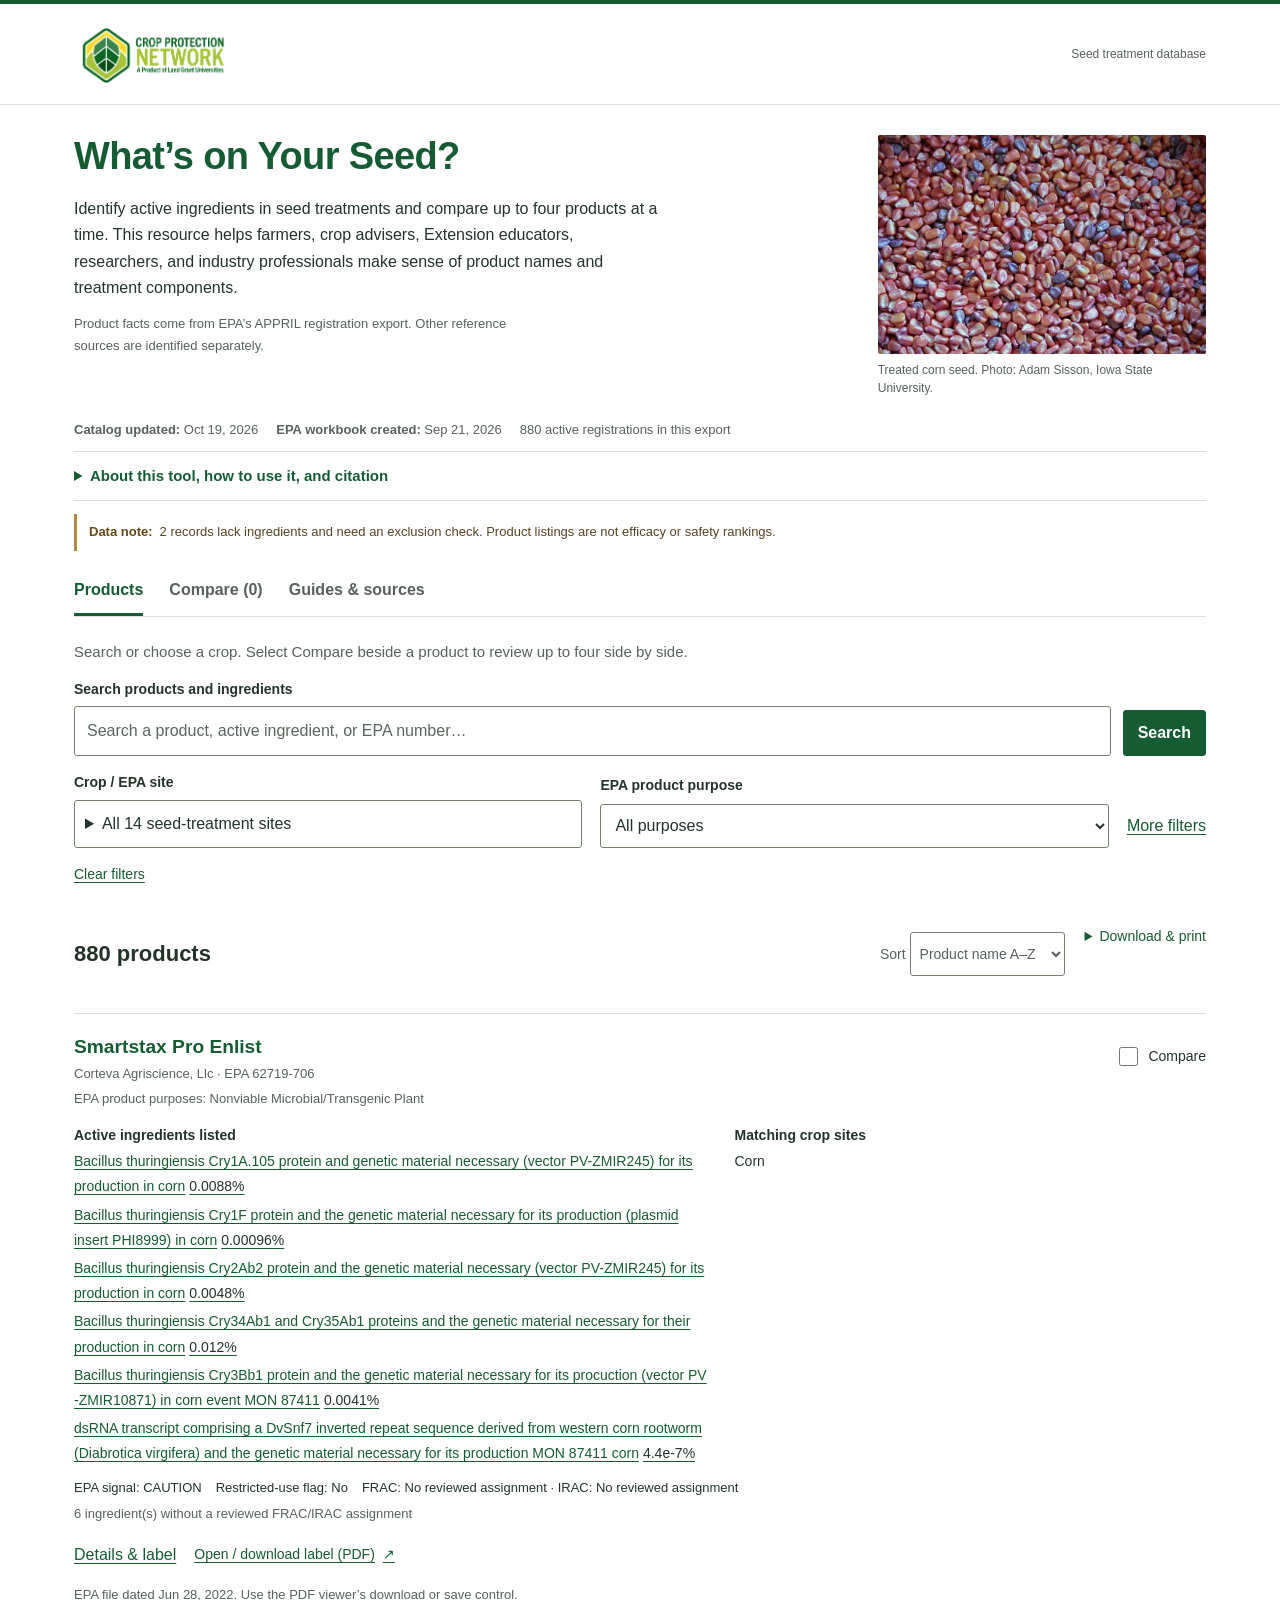
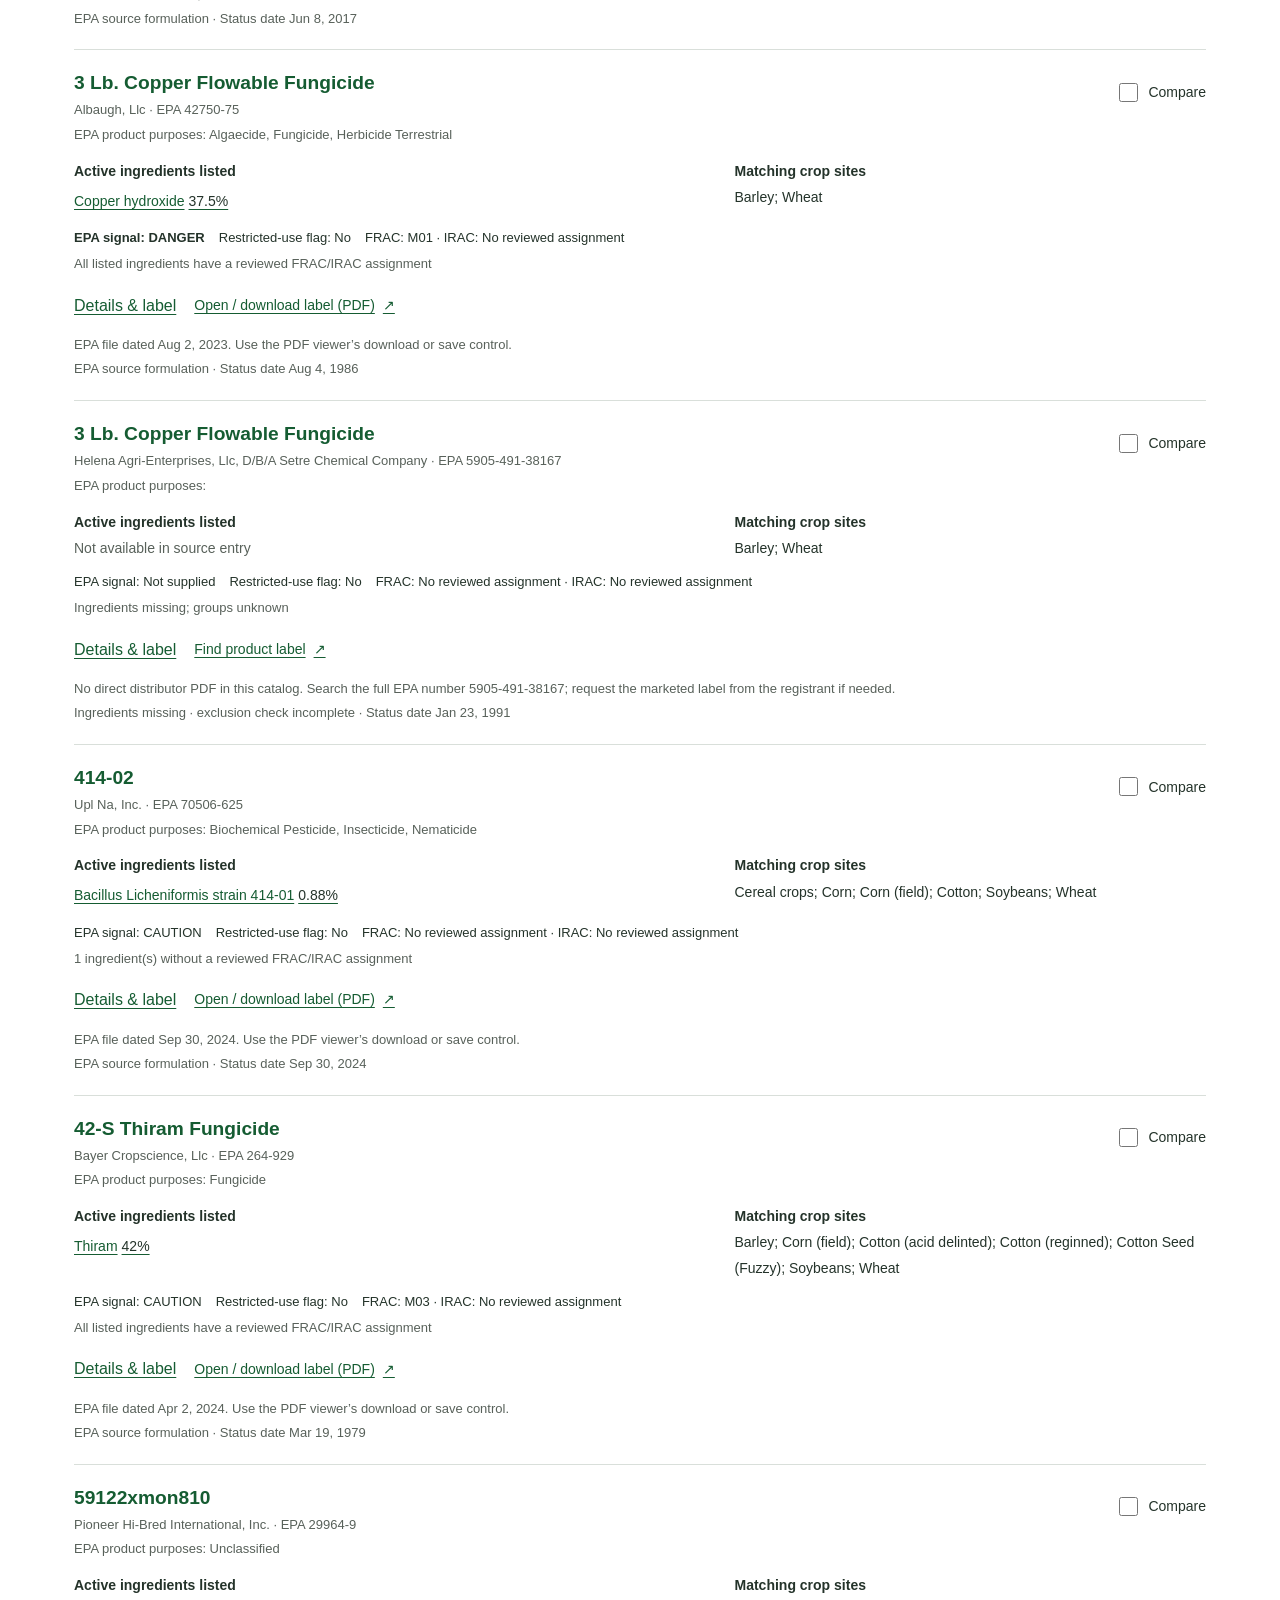
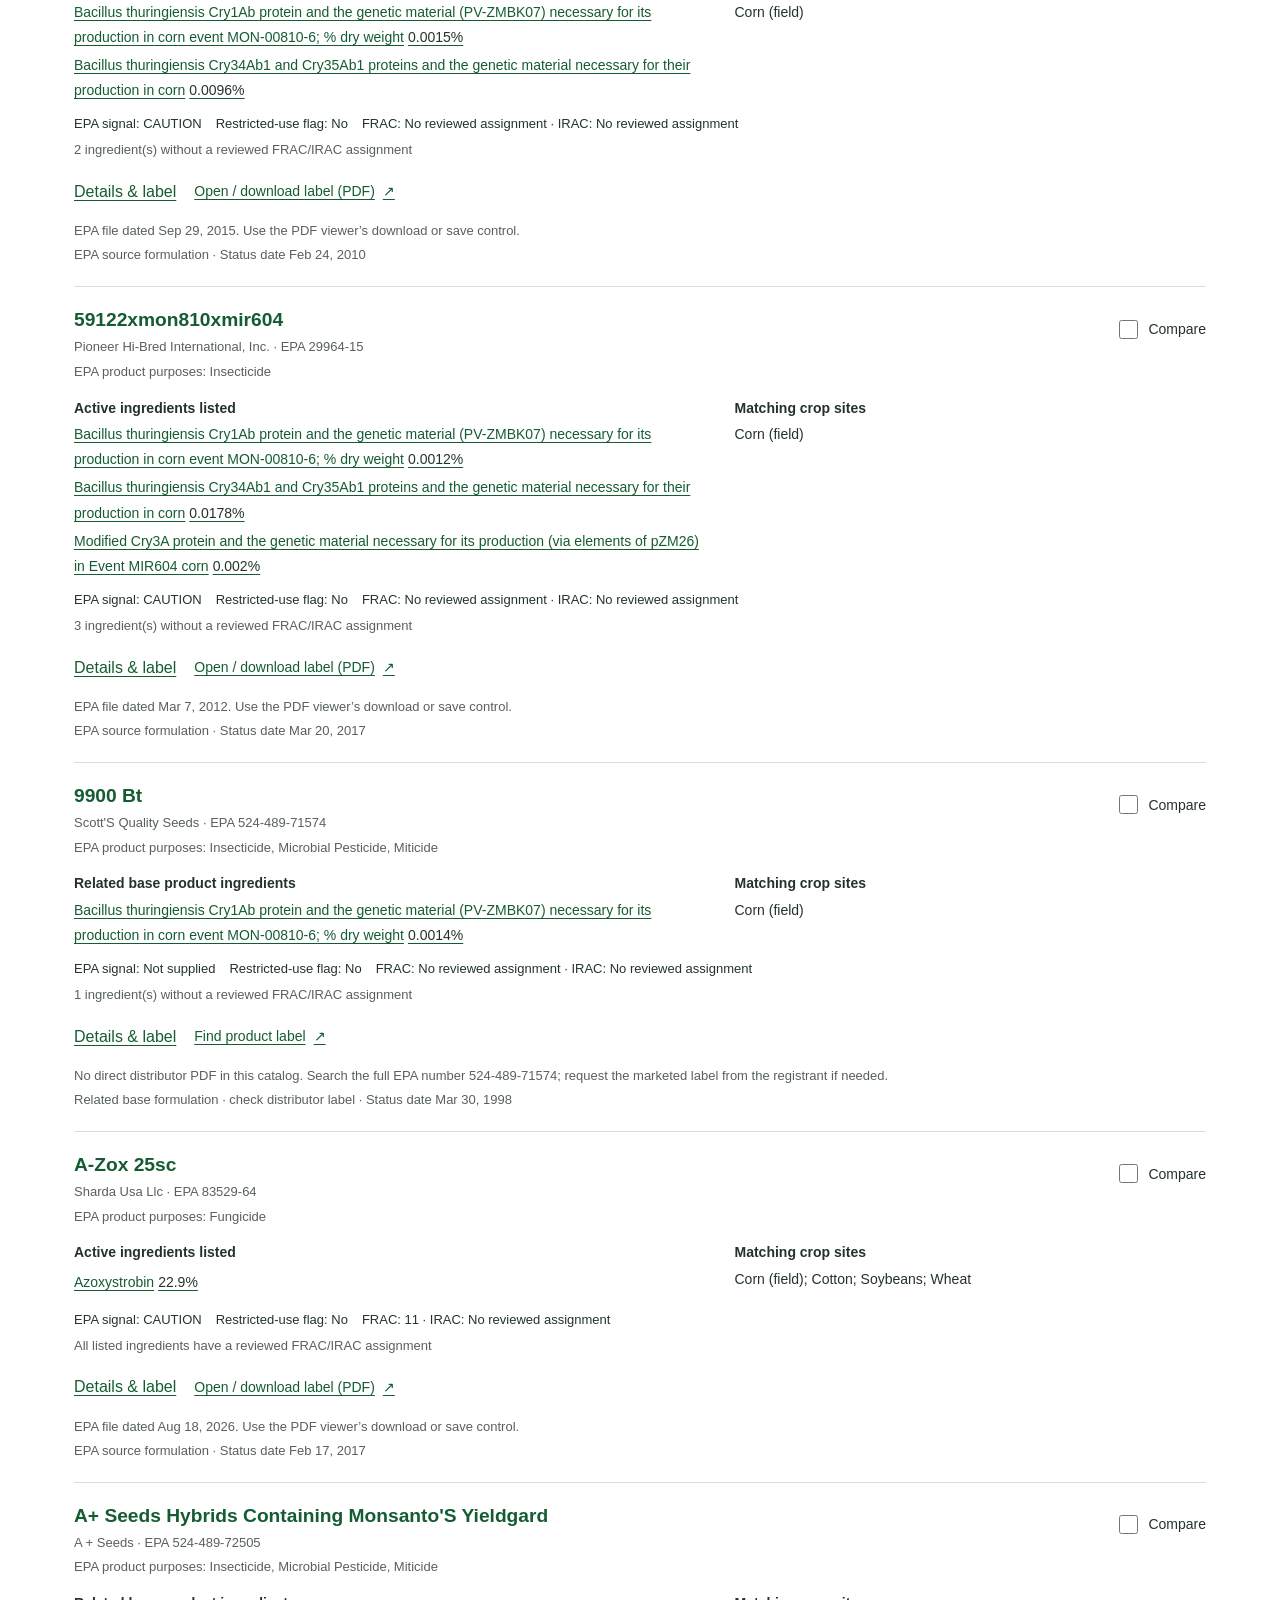
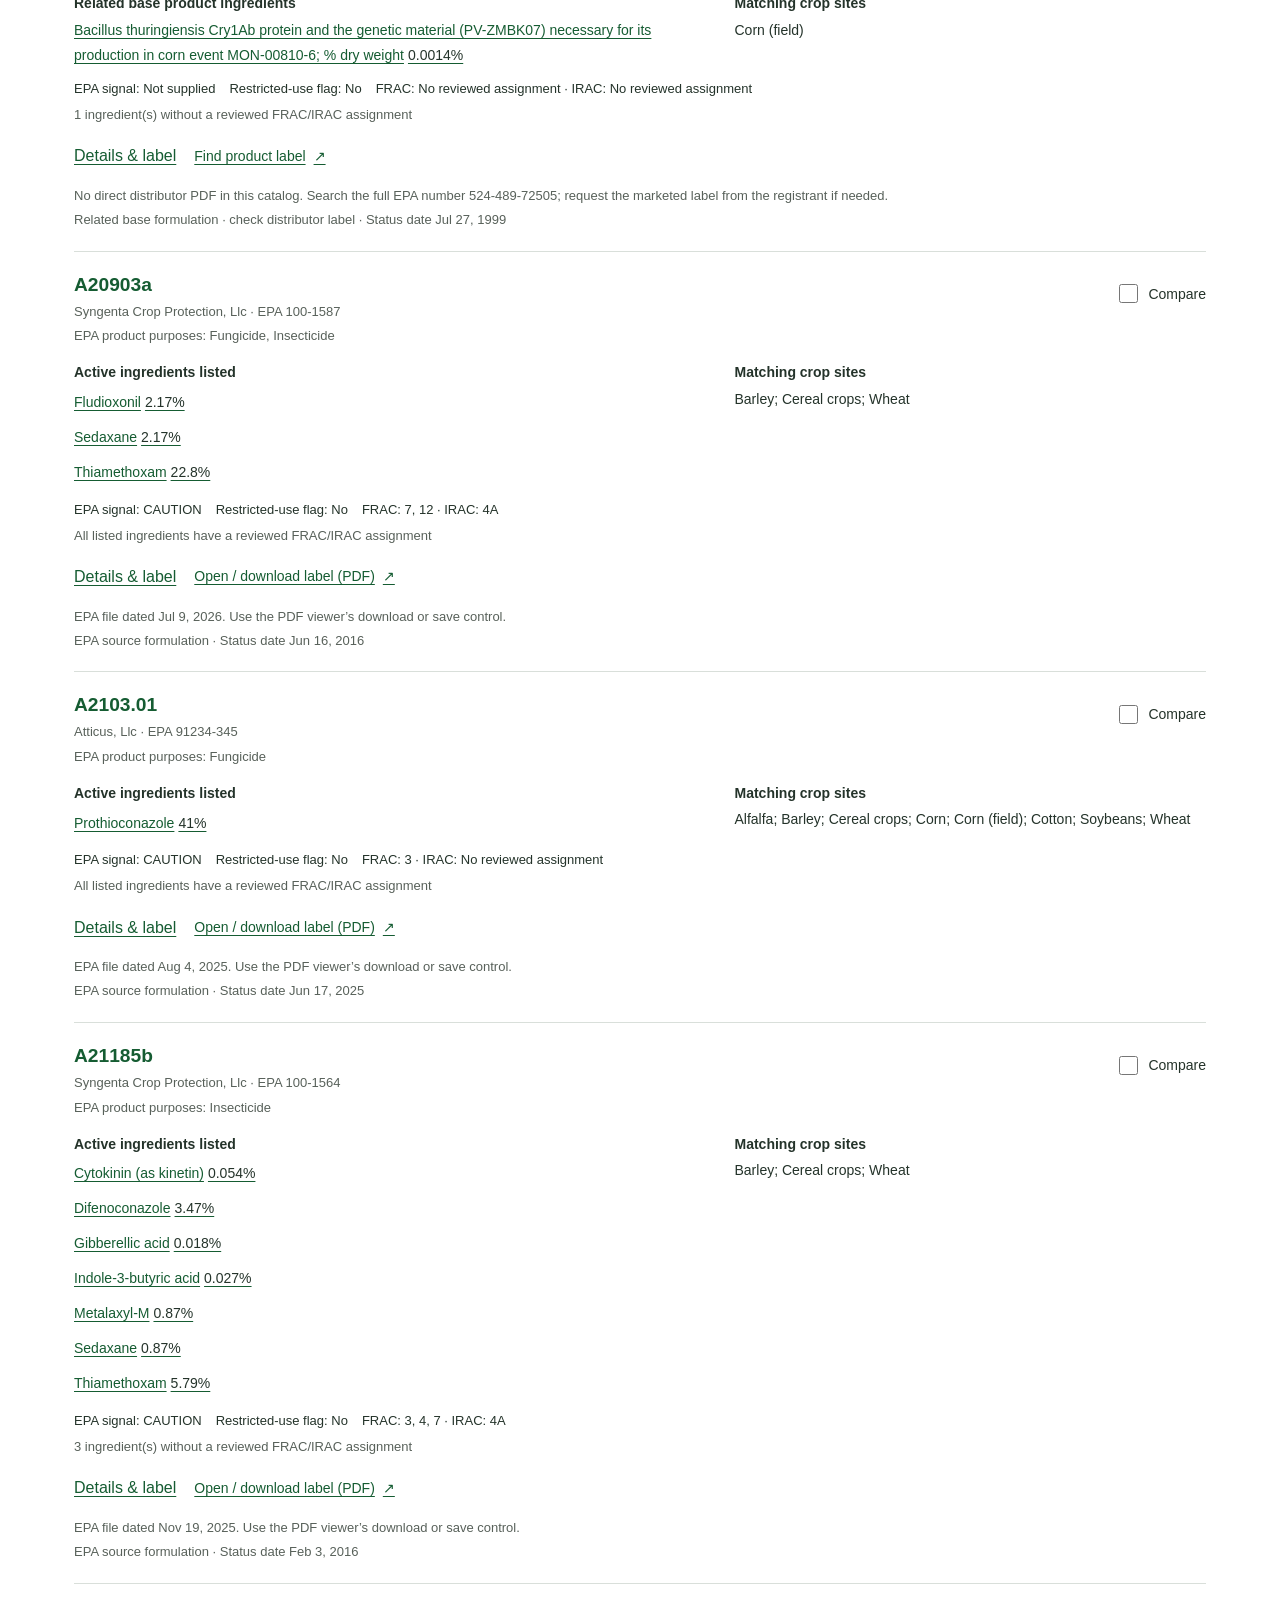
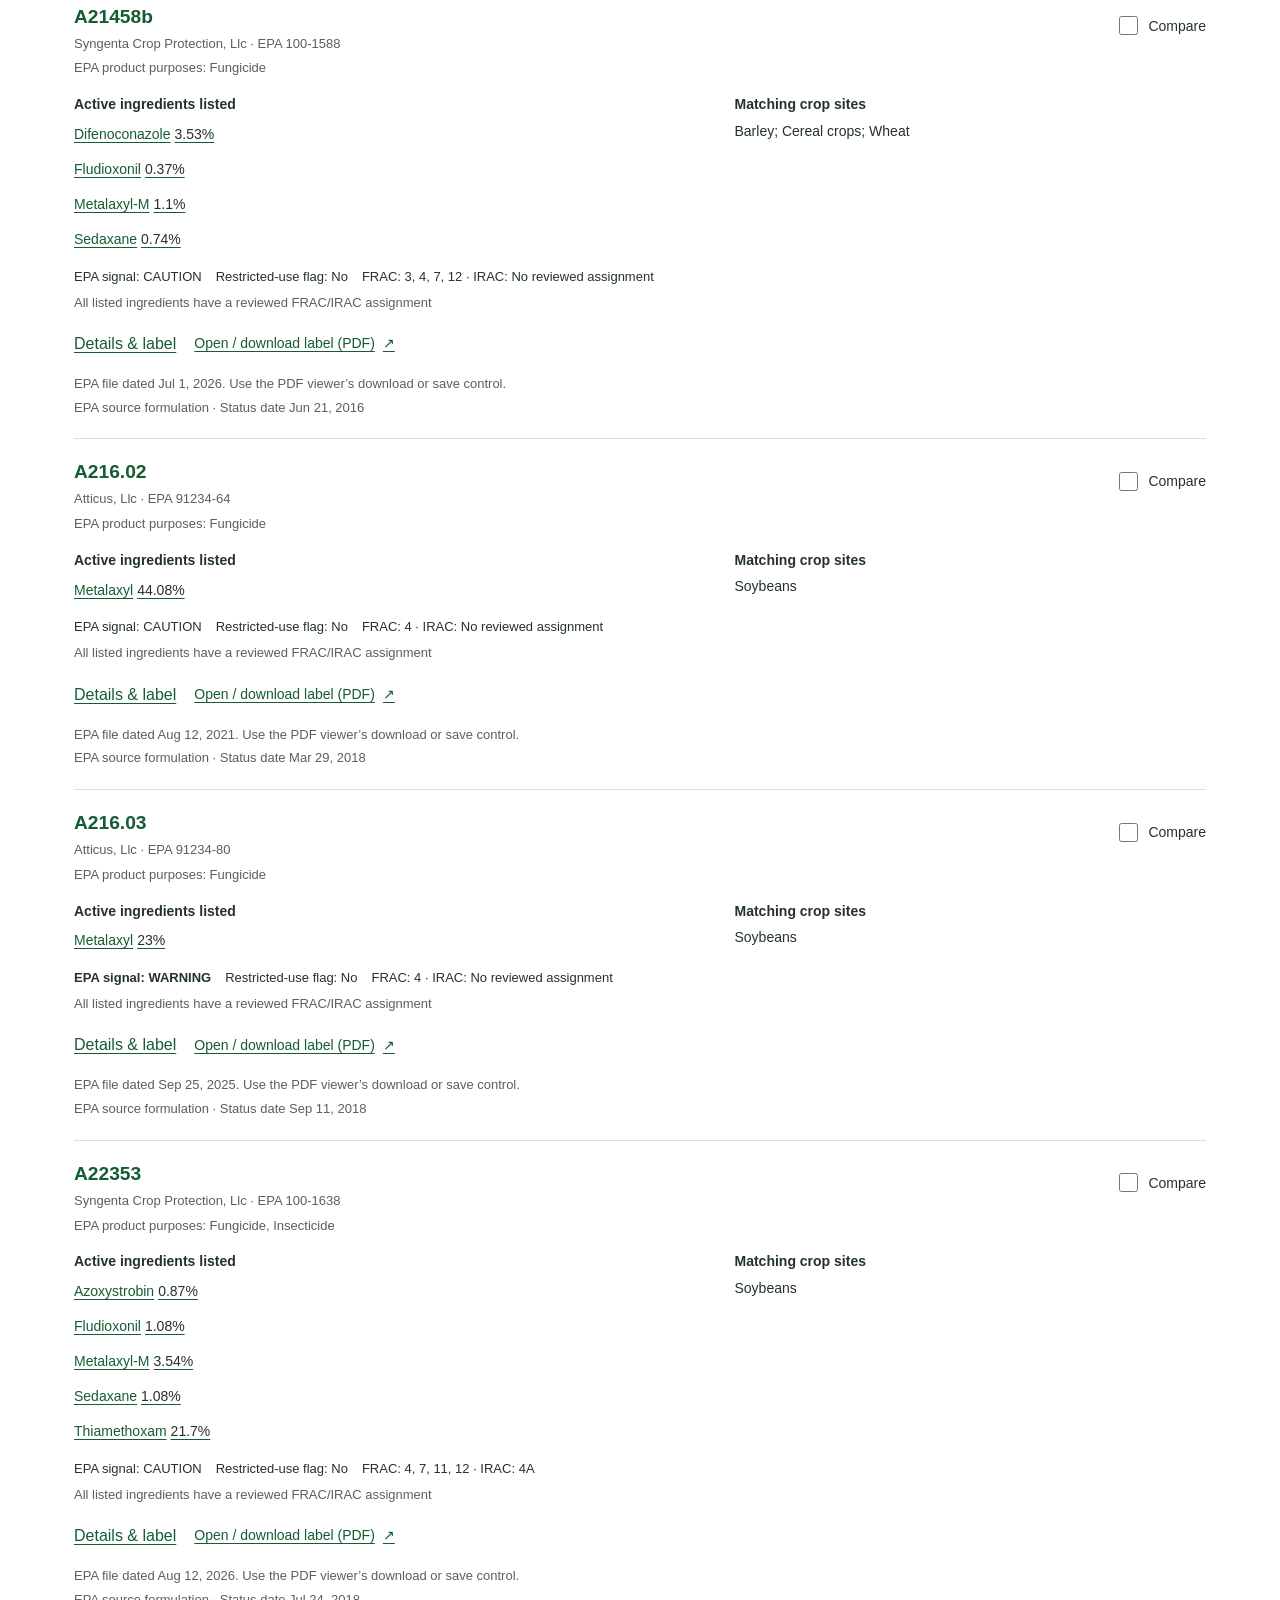
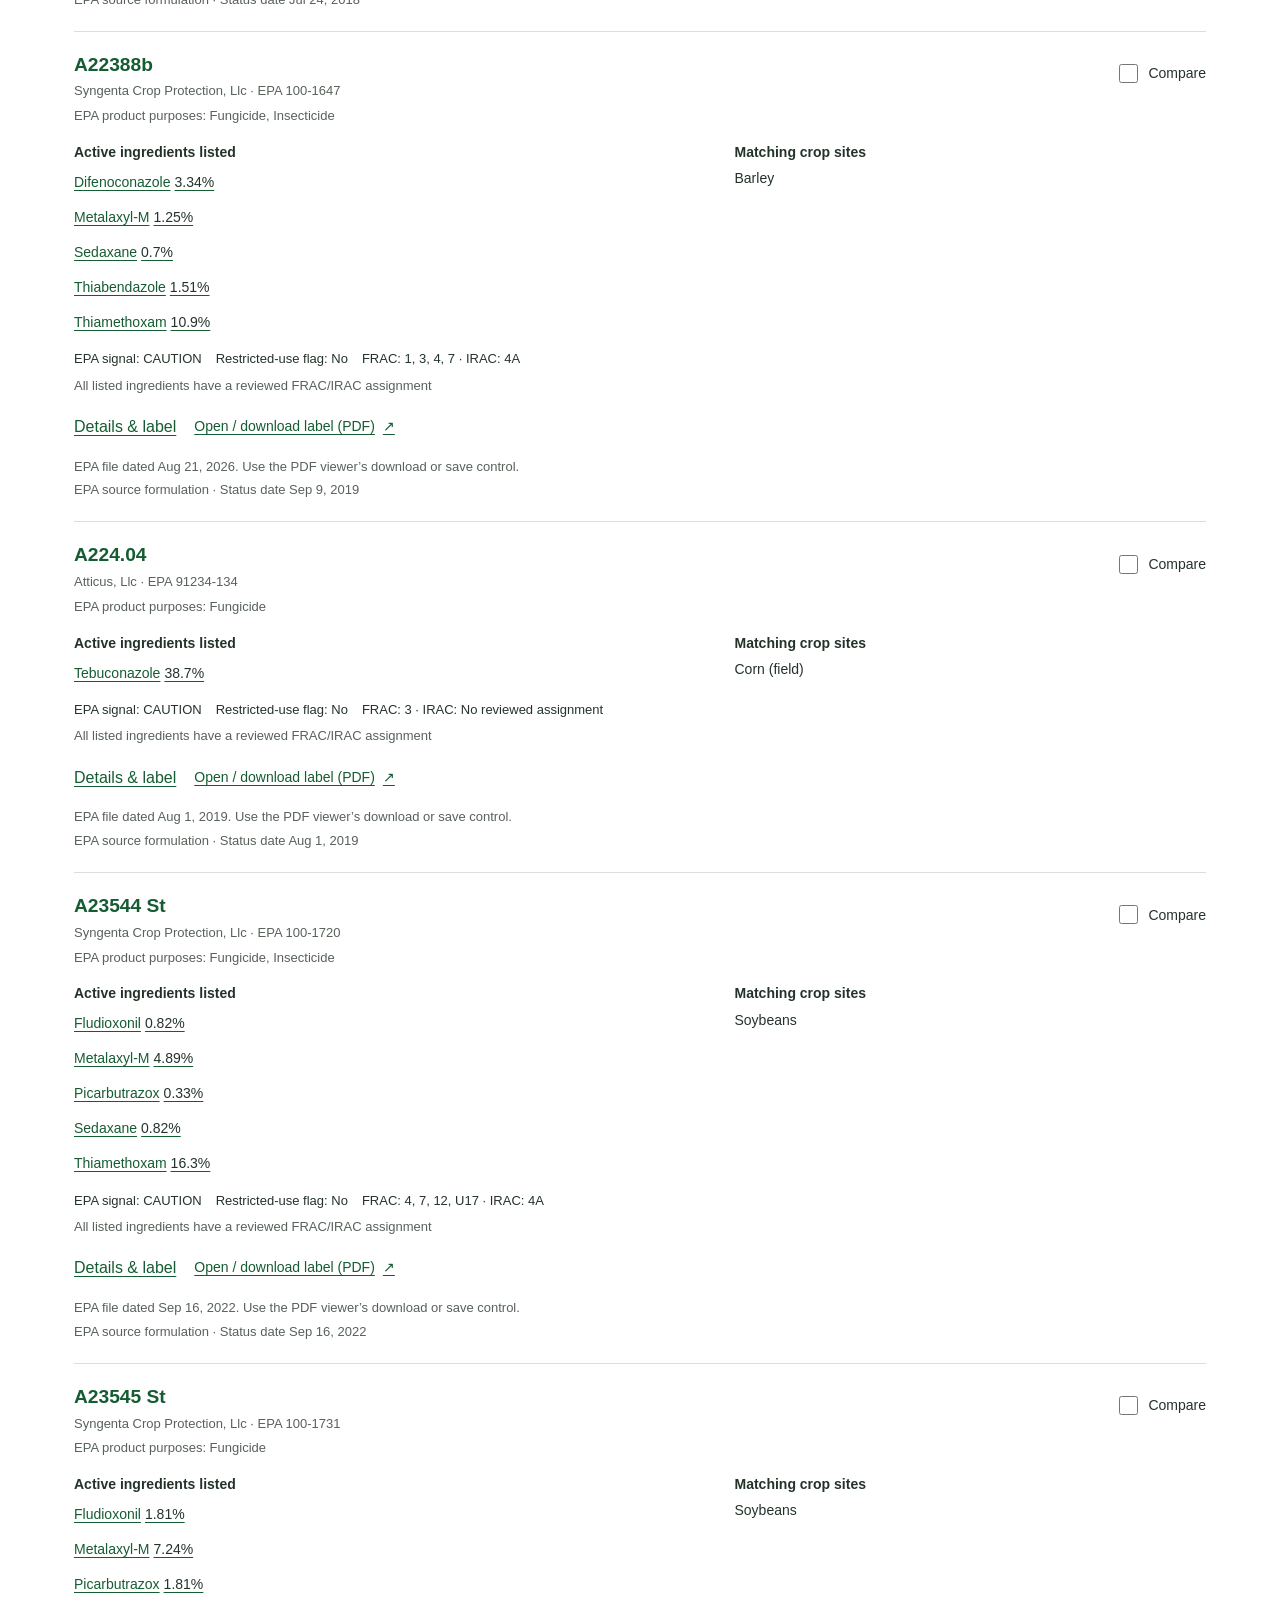
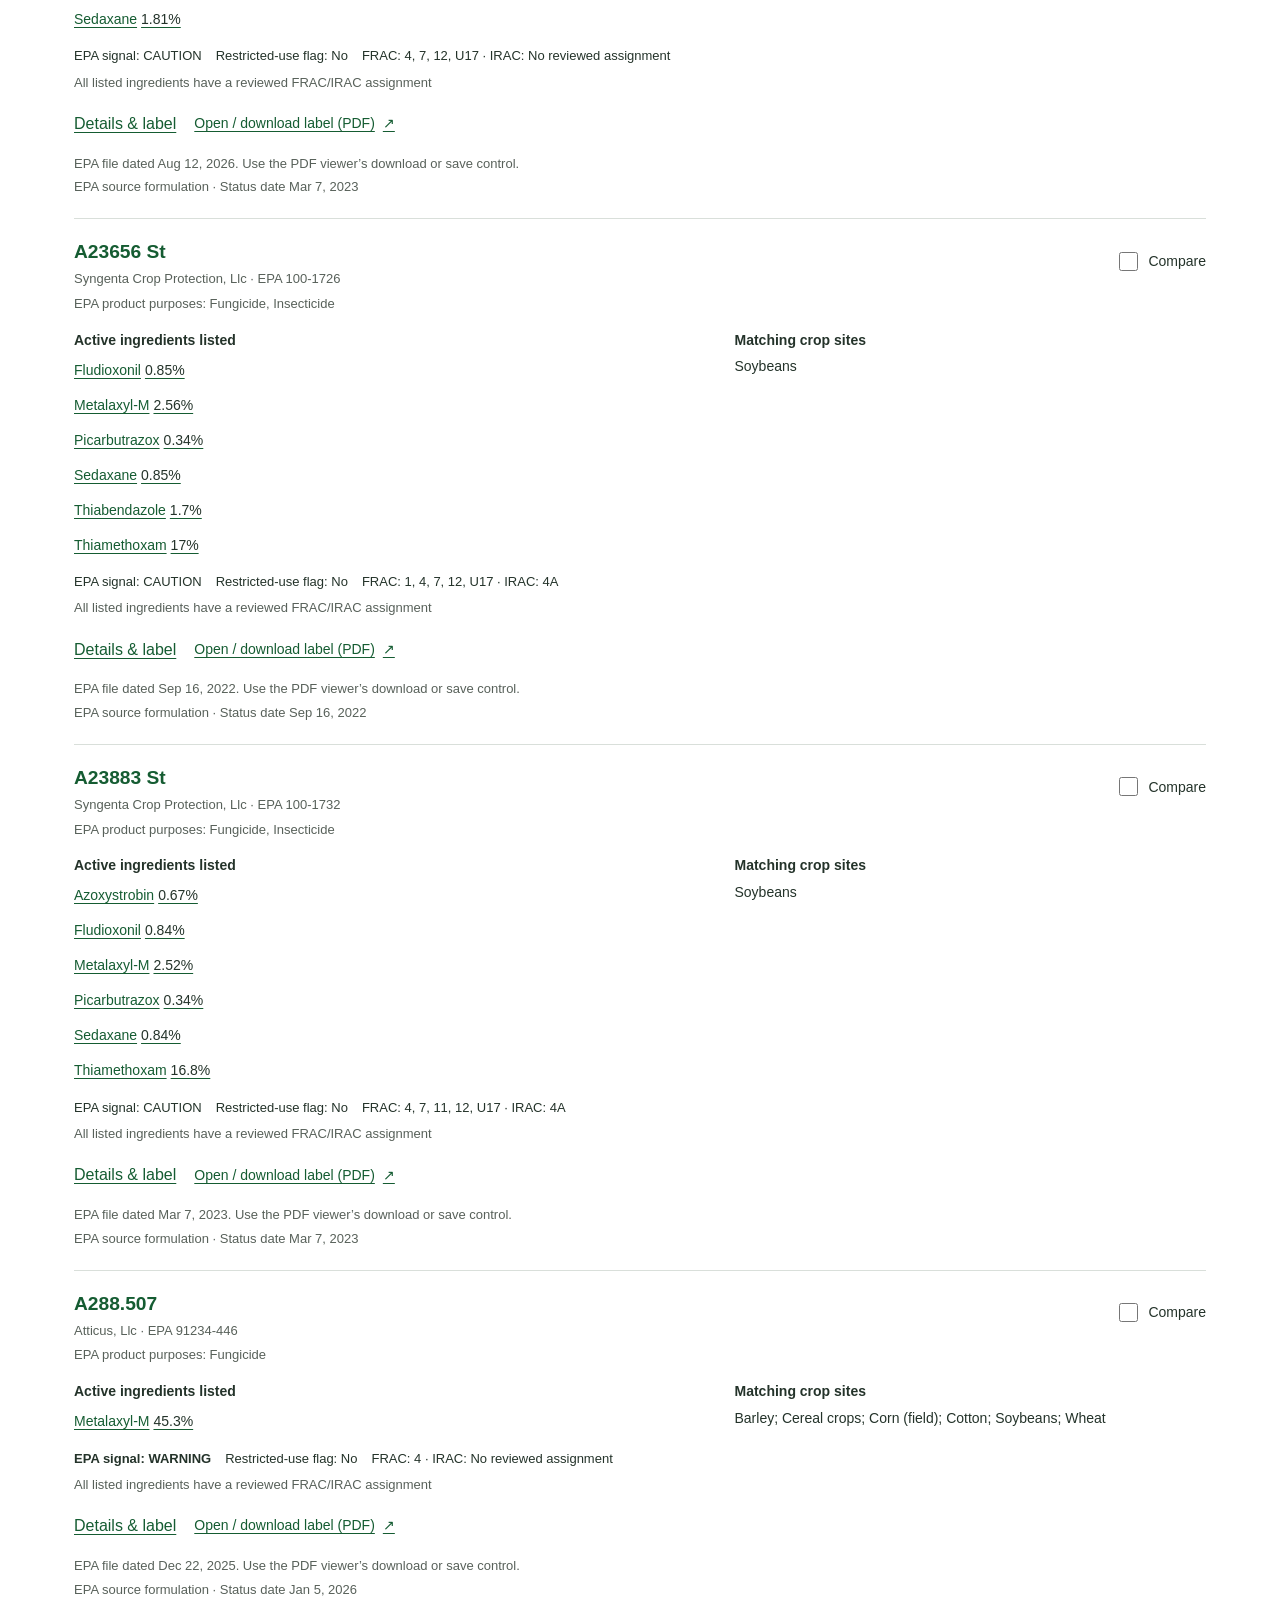
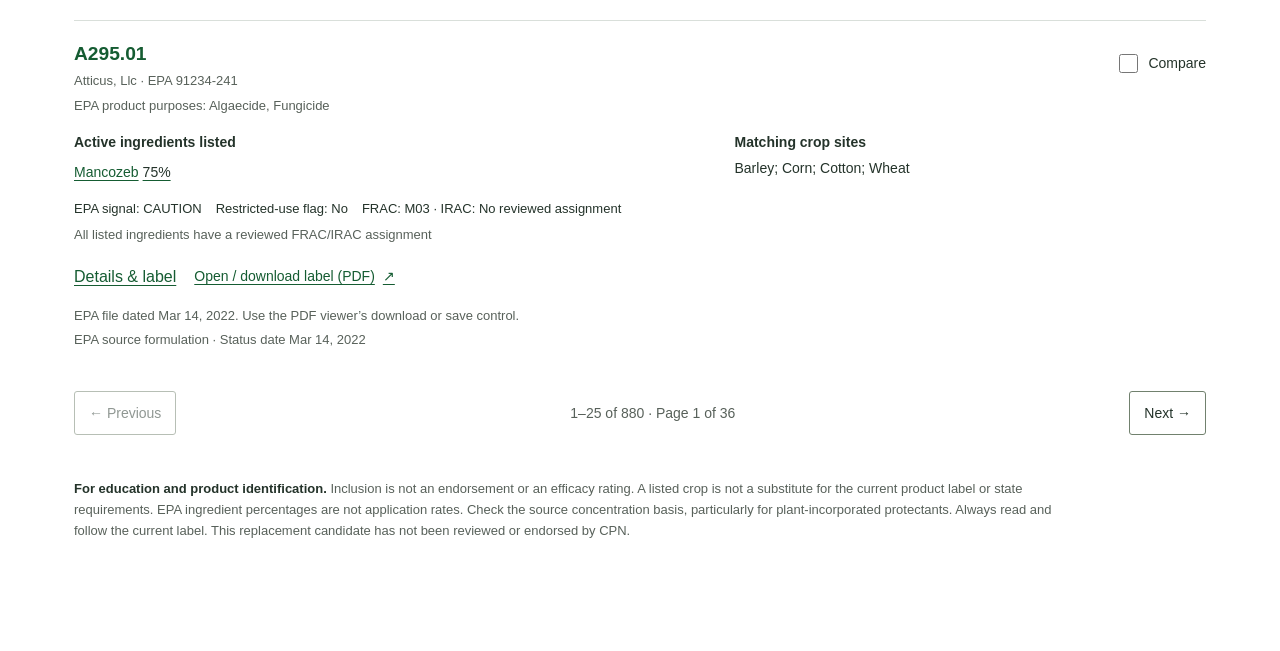
==== commit 537d11ce: "Polish ingredient rows and retain source guides in print" ====
--- a/seed-treatment-database/static/index.html
+++ b/seed-treatment-database/static/index.html
@@ -419,7 +419,7 @@
 .product-top{padding:0;display:flex;flex-wrap:nowrap;justify-content:space-between;align-items:flex-start;gap:18px}.product h3{font:600 1.2rem/1.35 var(--font-heading);margin:0;color:var(--green)}.product-sub{font-size:.8125rem;margin-top:4px;line-height:1.6}
 .product .comparecheck{min-height:44px;flex:none;white-space:normal;align-items:center;width:auto;font-size:.875rem;padding:0;margin:0}.comparecheck input{width:19px;height:19px}
 .product-main{padding:14px 0 0;display:grid;grid-template-columns:minmax(0,1.35fr) minmax(0,1fr);gap:24px}.product-main>div:last-child{display:block}.eyebrow{text-transform:none;letter-spacing:0;font-size:.875rem;font-weight:600;color:var(--ink);margin:0 0 3px}
-.ingredients{display:block;line-height:1.8}.ingredient-pill,button.ingredient-pill{font-size:.875rem;border:0;border-radius:0;background:transparent;padding:0 3px 0 0;min-height:32px;color:var(--green);text-decoration:underline;text-underline-offset:3px}.ingredient-pill:hover:not(:disabled){background:transparent}.ingredient-pill .pct{color:var(--ink);margin-left:4px}
+.ingredients{display:flex;flex-direction:column;align-items:flex-start;gap:3px;line-height:1.8}.ingredient-pill,button.ingredient-pill{font-size:.875rem;border:0;border-radius:0;background:transparent;padding:0 3px 0 0;min-height:32px;color:var(--green);text-decoration:underline;text-underline-offset:3px}.ingredient-pill:hover:not(:disabled){background:transparent}.ingredient-pill .pct{color:var(--ink);margin-left:4px}
 .crop-text{font-size:.875rem;line-height:1.8}.crop-site{display:inline;padding:0;margin:0;border:0;background:transparent}.crop-site+.crop-site::before{content:'; '}
 .safety-strip{margin:10px 0 0;padding:0;border:0;background:transparent;gap:4px 14px;font-size:.8125rem;line-height:1.7}.safety-strip .coverage{flex-basis:100%}
 .safety-badge,.safety-badge.danger,.safety-badge.warning,.purpose-badge,.chip,.chip.blue,.chip.amber{display:inline;border:0;border-radius:0;background:transparent;color:inherit;font-size:inherit;padding:0;margin:0;font-weight:400}
@@ -434,7 +434,7 @@
 @media(max-width:420px){.product-search{flex-wrap:wrap}.product-search .search{flex-basis:100%}.product-search>.solid{justify-self:start}.quick-filters{grid-template-columns:minmax(0,1fr)}.quick-filters .mobile-filters{grid-column:auto}.tabs{gap:6px 15px}.tabs button{font-size:.8125rem}.top .tag{max-width:100px}.result-heading label{width:100%;margin:0;justify-content:space-between}.result-heading select{flex:1}.seed-photo img{max-height:180px}}
 @media(prefers-reduced-motion:reduce){*,*::before,*::after{transition:none!important;animation:none!important}}
 @media(forced-colors:active){.tabs button[aria-selected=true]{border-bottom:3px solid Highlight}.product.selected{border:2px solid Highlight}.product-name,.ingredient-pill,.label-action{text-decoration:underline}.notice{border-left:2px solid CanvasText}}
-@media print{.intro,.introduction-details,.tabs,.product-search,.quick-filters,.filter,.reset-row,.downloads,.pager,.product-labels button{display:none!important}.product{break-inside:avoid}.resource-block>summary,.guide-block>summary{color:#000}.resource-copy,.guide-copy{max-width:none}.comparebar{display:none!important}.matrix-scroll{max-height:none}.product-main{display:block}.product-labels .label-meta{font-size:9pt}.shell{padding:0}}
+@media print{#resources .ingredient-grid,#resources .data-grid{display:grid!important}#resources .introline{display:block!important}#ingredient-search,#print-resources{display:none!important}.intro,.introduction-details,.tabs,.product-search,.quick-filters,.filter,.reset-row,.downloads,.pager,.product-labels button{display:none!important}.product{break-inside:avoid}.resource-block>summary,.guide-block>summary{color:#000}.resource-copy,.guide-copy{max-width:none}.comparebar{display:none!important}.matrix-scroll{max-height:none}.product-main{display:block}.product-labels .label-meta{font-size:9pt}.shell{padding:0}}
 </style></head><body>
 <a href="#main" class="jump">Skip to database</a><noscript><p class="notice">JavaScript is needed to search and compare this catalog. Enable JavaScript in your browser, then reload this file.</p></noscript>
 <header><div class="shell top"><a class="brand" href="https://cropprotectionnetwork.org/" aria-label="Crop Protection Network home"><img class="brand-logo" src="assets/cpn-logo-2022.png" width="678" height="272" alt="Crop Protection Network — A Product of Land Grant Universities"></a><span class="tag" id="build-label">Seed treatment database</span></div></header>
@@ -454,7 +454,7 @@
 </div></details>
 <div class="notice" id="notice" role="status" aria-atomic="true">Loading the database…</div>
 </div>
-<main class="shell" id="main" tabindex="-1"><nav class="tabs" aria-label="Tool views" role="tablist"><button role="tab" id="tab-products" tabindex="0" aria-selected="true" aria-controls="products" data-tab="products">Products</button><button role="tab" id="tab-matrix" tabindex="-1" aria-selected="false" aria-controls="matrix" data-tab="matrix">Compare <span id="nav-selected-count">(0)</span></button><button role="tab" id="tab-resources" tabindex="-1" aria-selected="false" aria-controls="resources" data-tab="resources">Guides &amp; sources</button></nav><section id="products" role="tabpanel" tabindex="0" aria-labelledby="tab-products"><p class="search-instruction">Search or choose a crop. Select Compare beside a product to review up to four side by side.</p><form class="product-search" id="product-search"><div class="search"><label for="query">Search products and ingredients</label><input id="query" type="search" placeholder="Search a product, active ingredient, or EPA number…"></div><button class="solid" type="submit">Search</button></form><div class="quick-filters"><div class="field"><span id="crop-label">Crop / EPA site</span><details class="site-picker"><summary id="site-summary" aria-describedby="crop-label">All 14 seed-treatment sites</summary><div class="site-options" id="site-options" role="group" aria-labelledby="crop-label"></div></details></div><label class="field"><span>EPA product purpose</span><select id="purpose"><option value="">All purposes</option><option>Fungicide</option><option>Insecticide</option><option>Nematicide</option><option>Biological</option><option>Unclassified</option></select></label><button id="mobile-filter" class="mobile-filters" aria-expanded="false" aria-controls="filters">More filters</button></div><aside class="filter" id="filters" aria-label="Additional product filters"><h2 id="filter-title" tabindex="-1">More filters</h2><div class="advanced-fields"><label class="field"><span>Technology type</span><select id="technology"><option value="">All technologies</option></select></label><details class="state-filters"><summary>State registration &amp; availability</summary><label class="field"><span>State / jurisdiction</span><select id="state"><option value="">All states</option></select></label><label class="field"><span>State evidence</span><select id="state-status" aria-describedby="state-help" disabled><option value="positive">Registered / available reports</option><option value="official">State-authority registration reports</option><option value="provider">Provider availability reports</option><option value="negative">Source reports No</option><option value="restricted">Source reports restrictions</option><option value="unknown">Not verified</option><option value="review">Review due / conflict</option><option value="all">All products; show state status</option></select></label><p class="small muted" id="state-help">Choose a state to enable the state-evidence filter. State evidence is incomplete. Federal registration does not establish state approval. Provider availability is shown separately.</p></details><details><summary>Groups &amp; EPA hazards</summary><label class="field"><span>FRAC fungicide group</span><select id="frac"><option value="">All FRAC groups</option></select></label><label class="field"><span>IRAC insecticide group</span><select id="irac"><option value="">All IRAC groups</option></select></label><label class="field"><span>EPA signal word</span><select id="signal"><option value="">All signal words</option><option value="DANGER">DANGER</option><option value="WARNING">WARNING</option><option value="CAUTION">CAUTION</option><option value="NONE">None reported by EPA</option><option value="NOT_SUPPLIED">Not supplied / needs review</option></select></label><label class="field"><span>EPA restricted-use flag</span><select id="rup"><option value="">All flags</option><option value="yes">Yes</option><option value="no">No</option><option value="unknown">Not supplied</option></select></label></details><details class="record-filters"><summary>Company &amp; ingredient evidence</summary><label class="field"><span>Registrant / manufacturer</span><select id="manufacturer"><option value="">All companies</option></select></label><label class="field"><span>Ingredient data</span><select id="quality"><option value="">All records</option><option value="verified">EPA row · complete percentages</option><option value="base-linked">Related base formulation</option><option value="needs-review">Needs review / missing fields</option></select></label></details><details><summary>Registration status &amp; dates</summary><label class="field"><span>Status group</span><input value="Active Products" disabled></label><label class="field"><span>Status date – start</span><input type="date" id="start" aria-describedby="date-help date-error"></label><label class="field"><span>Status date – end</span><input type="date" id="end" aria-describedby="date-help date-error"></label><p class="small muted" id="date-help">Start is blank; end defaults to today. Uses EPA status dates.</p><p id="date-error" class="field-error" hidden></p></details><div class="side-note"><strong>Seed treatment only.</strong> Grain-storage-only products and all deltamethrin products are excluded. Crop groups are not expanded into unverified uses.</div></div><button id="apply-filters" class="solid mobile-filters">Show results</button></aside><div class="reset-row"><button class="text-action" id="reset" aria-label="Reset all product filters and search">Clear filters</button></div><div class="results-tools"><div class="result-heading"><h3 id="count" tabindex="-1"></h3><label class="small muted">Sort <select id="sort" aria-label="Sort products"><option value="name">Product name A–Z</option><option value="updated">Status date, newest</option></select></label></div><details class="downloads"><summary>Download &amp; print</summary><div class="download-actions"><button id="export" class="text-action"></button><button id="export-labels" class="text-action" aria-describedby="label-help"></button><button type="button" class="text-action" id="print-results">Print this view</button><p id="label-help" class="small muted label-help">Open a label PDF and use its download / save control. <strong>Export label links</strong> saves a CSV for all matching products across every page; reset filters to include the full catalog. PDF documents require an internet connection.</p></div></details></div><div id="applied" class="applied" role="group" aria-label="Applied product filters"></div><div id="results" role="region" aria-labelledby="count"></div><nav id="pager" class="pager" aria-label="Product result pages"><button id="page-prev">← Previous</button><span id="page-label"></span><button id="page-next">Next →</button></nav></section>
+<main class="shell" id="main" tabindex="-1"><nav class="tabs" aria-label="Tool views" role="tablist"><button role="tab" id="tab-products" tabindex="0" aria-selected="true" aria-controls="products" data-tab="products">Products</button><button role="tab" id="tab-matrix" tabindex="-1" aria-selected="false" aria-controls="matrix" data-tab="matrix">Compare <span id="nav-selected-count">(0)</span></button><button role="tab" id="tab-resources" tabindex="-1" aria-selected="false" aria-controls="resources" data-tab="resources">Guides &amp; sources</button></nav><section id="products" role="tabpanel" tabindex="0" aria-labelledby="tab-products"><p class="search-instruction">Search or choose a crop. Select Compare beside a product to review up to four side by side.</p><form class="product-search" id="product-search"><div class="search"><label for="query">Search products and ingredients</label><input id="query" type="search" placeholder="Search a product, active ingredient, or EPA number…"></div><button class="solid" type="submit">Search</button></form><div class="quick-filters"><div class="field"><span id="crop-label">Crop / EPA site</span><details class="site-picker"><summary id="site-summary" aria-describedby="crop-label">All 14 seed-treatment sites</summary><div class="site-options" id="site-options" role="group" aria-labelledby="crop-label"></div></details></div><label class="field"><span>EPA product purpose</span><select id="purpose"><option value="">All purposes</option><option>Fungicide</option><option>Insecticide</option><option>Nematicide</option><option>Biological</option><option>Unclassified</option></select></label><button id="mobile-filter" class="mobile-filters" aria-expanded="false" aria-controls="filters">More filters</button></div><aside class="filter" id="filters" aria-label="Additional product filters"><h2 id="filter-title" tabindex="-1">More filters</h2><div class="advanced-fields"><label class="field"><span>Technology type</span><select id="technology"><option value="">All technologies</option></select></label><details class="state-filters"><summary>State registration &amp; availability</summary><label class="field"><span>State / jurisdiction</span><select id="state"><option value="">All states</option></select></label><label class="field"><span>State evidence</span><select id="state-status" aria-describedby="state-help" disabled><option value="positive">Registered / available reports</option><option value="official">State-authority registration reports</option><option value="provider">Provider availability reports</option><option value="negative">Source reports No</option><option value="restricted">Source reports restrictions</option><option value="unknown">Not verified</option><option value="review">Review due / conflict</option><option value="all">All products; show state status</option></select></label><p class="small muted" id="state-help">Choose a state to enable the state-evidence filter. State evidence is incomplete. Federal registration does not establish state approval. Provider availability is shown separately.</p></details><details><summary>Groups &amp; EPA hazards</summary><label class="field"><span>FRAC fungicide group</span><select id="frac"><option value="">All FRAC groups</option></select></label><label class="field"><span>IRAC insecticide group</span><select id="irac"><option value="">All IRAC groups</option></select></label><label class="field"><span>EPA signal word</span><select id="signal"><option value="">All signal words</option><option value="DANGER">DANGER</option><option value="WARNING">WARNING</option><option value="CAUTION">CAUTION</option><option value="NONE">None reported by EPA</option><option value="NOT_SUPPLIED">Not supplied / needs review</option></select></label><label class="field"><span>EPA restricted-use flag</span><select id="rup"><option value="">All flags</option><option value="yes">Yes</option><option value="no">No</option><option value="unknown">Not supplied</option></select></label></details><details class="record-filters"><summary>Company &amp; ingredient evidence</summary><label class="field"><span>Registrant / manufacturer</span><select id="manufacturer"><option value="">All companies</option></select></label><label class="field"><span>Ingredient data</span><select id="quality"><option value="">All records</option><option value="verified">EPA row · complete percentages</option><option value="base-linked">Related base formulation</option><option value="needs-review">Needs review / missing fields</option></select></label></details><details><summary>Registration status &amp; dates</summary><label class="field"><span>Status group</span><input value="Active Products" disabled></label><label class="field"><span>Status date – start</span><input type="date" id="start" aria-describedby="date-help date-error"></label><label class="field"><span>Status date – end</span><input type="date" id="end" aria-describedby="date-help date-error"></label><p class="small muted" id="date-help">Start is blank; end defaults to today. Uses EPA status dates.</p><p id="date-error" class="field-error" hidden></p></details><div class="side-note"><strong>Seed treatment only.</strong> Grain-storage-only products and all deltamethrin products are excluded. Crop groups are not expanded into unverified uses.</div></div><button id="apply-filters" class="solid mobile-filters">Show results</button></aside><div class="reset-row"><button class="text-action" id="reset" aria-label="Reset all product filters and search">Clear filters</button></div><div class="results-tools"><div class="result-heading"><h3 id="count" tabindex="-1"></h3><label class="small muted">Sort <select id="sort" aria-label="Sort products"><option value="name">Product name A–Z</option><option value="updated">Status date, newest</option></select></label></div><details class="downloads"><summary>Download &amp; print</summary><div class="download-actions"><button id="export" class="text-action">Export results</button><button id="export-labels" class="text-action" aria-describedby="label-help">Export label links</button><button type="button" class="text-action" id="print-results">Print this view</button><p id="label-help" class="small muted label-help">Open a label PDF and use its download / save control. <strong>Export label links</strong> saves a CSV for all matching products across every page; reset filters to include the full catalog. PDF documents require an internet connection.</p></div></details></div><div id="applied" class="applied" role="group" aria-label="Applied product filters"></div><div id="results" role="region" aria-labelledby="count"></div><nav id="pager" class="pager" aria-label="Product result pages"><button id="page-prev">← Previous</button><span id="page-label"></span><button id="page-next">Next →</button></nav></section>
 <section id="matrix" role="tabpanel" tabindex="0" aria-labelledby="tab-matrix" hidden>
 <div class="matrix-heading"><div><h2 id="matrix-title" tabindex="-1">Seed Treatment Side-by-Side Comparison Matrix</h2><p class="small muted">Compare registration, composition, target pests and label specifications for up to four formulations.</p><strong id="matrix-count" class="small"></strong></div><div class="matrix-actions"><button id="matrix-export" disabled>Export matrix CSV ↓</button><button id="matrix-print" disabled>Print / Save PDF</button><button id="matrix-clear" class="quiet" disabled>Clear selection</button></div></div>
 <div id="matrix-selection" class="matrix-selection"></div>
@@ -639,7 +639,7 @@
  $('#applied').innerHTML=[...sites.map(shortSite),purpose,technology,manufacturer,state?jurisdictions()[state]:'',frac?"FRAC "+frac:"",irac?"IRAC "+irac:"",signal?"Signal: "+(signal==="NONE"?"None reported":signal==="NOT_SUPPLIED"?"Not supplied":signal):"",rup?"Restricted-use flag: "+rup:"",qualityFilter==='verified'?'EPA row · complete percentages':qualityFilter==='base-linked'?'Related base formulation':qualityFilter==='needs-review'?'Needs review':''].filter(Boolean).map(s=>chip(s)).join('');
  $('#export').disabled=!filtered.length;$('#export-labels').disabled=!filtered.length;
  const pages=Math.max(1,Math.ceil(filtered.length/PAGE_SIZE));page=Math.min(page,pages);$('#pager').hidden=!filtered.length;$('#page-prev').disabled=page<=1;$('#page-next').disabled=page>=pages;$('#page-label').textContent=`${(page-1)*PAGE_SIZE+1}–${Math.min(page*PAGE_SIZE,filtered.length)} of ${filtered.length} · Page ${page} of ${pages}`;
- $('#results').innerHTML=filtered.length?filtered.slice((page-1)*PAGE_SIZE,page*PAGE_SIZE).map(p=>`<article class="product ${selected.has(p.id)?'selected':''}"><div class="product-top"><div><h3>${esc(p.name)}</h3><div class="product-sub">${esc(p.registrant)} · EPA ${esc(p.registration_number)}</div><div class="product-sub">EPA product purposes: ${esc(p.purposes.join(', '))}</div></div><label class="comparecheck"><input type="checkbox" data-select="${esc(p.id)}" ${selected.has(p.id)?'checked':''} aria-label="Compare ${esc(p.name)}, EPA ${esc(p.registration_number)}">Compare</label></div><div class="product-main"><div><div class="eyebrow">${p.ingredient_quality==='base-linked'?'Related base product ingredients':p.ingredient_quality==='partial'?'Ingredients · percentage missing':'Active ingredients listed'}</div><div class="ingredients">${p.ingredients.length?p.ingredients.map(a=>`<button class="ingredient-pill" aria-haspopup="dialog" data-ingredient="${esc(a.name)}">${esc(a.name)}${a.percent!=null?`<span class="pct">${esc(a.percent)}%</span>`:''}</button>`).join('; '):'<span class="small muted">Not available in source entry</span>'}</div></div><div><div class="eyebrow">Matching crop sites</div><div class="crop-text">${p.sites.map(s=>esc(shortSite(s))).join('; ')}</div></div></div><div class="safety-strip">${safetyBadge(p)}<span>FRAC: ${esc(groupText(p,'frac'))} · IRAC: ${esc(groupText(p,'irac'))}</span><span class="muted coverage">${esc(coverageText(p))}</span>${state?`<span><strong>${esc(jurisdictions()[state])}:</strong> ${esc(stateEvidence(p,state).label)}</span>`:''}</div><div class="product-labels"><button class="product-name" aria-haspopup="dialog" data-detail="${esc(p.id)}" aria-label="Details and label for ${esc(p.name)}, EPA ${esc(p.registration_number)}">Details &amp; label</button>${labelAction(p)}<p class="label-meta">${esc(labelAccess(p).note)}</p></div><div class="product-bottom"><span class="muted">${esc(quality(p))} · Status date ${esc(fmt(p.status_date))}</span></div></article>`).join(''):'<div class="empty"><h3>No matching products.</h3><p class="muted">Try a broader search or reset your filters.</p><button data-reset>Reset filters</button><p class="small muted">An empty result does not prove a product is unavailable or unregistered. State evidence is incomplete; choose “Not verified” or “All products; show state status” to see records without a positive source report.</p></div>';
+ $('#results').innerHTML=filtered.length?filtered.slice((page-1)*PAGE_SIZE,page*PAGE_SIZE).map(p=>`<article class="product ${selected.has(p.id)?'selected':''}"><div class="product-top"><div><h3>${esc(p.name)}</h3><div class="product-sub">${esc(p.registrant)} · EPA ${esc(p.registration_number)}</div><div class="product-sub">EPA product purposes: ${esc(p.purposes.join(', '))}</div></div><label class="comparecheck"><input type="checkbox" data-select="${esc(p.id)}" ${selected.has(p.id)?'checked':''} aria-label="Compare ${esc(p.name)}, EPA ${esc(p.registration_number)}">Compare</label></div><div class="product-main"><div><div class="eyebrow">${p.ingredient_quality==='base-linked'?'Related base product ingredients':p.ingredient_quality==='partial'?'Ingredients · percentage missing':'Active ingredients listed'}</div><div class="ingredients">${p.ingredients.length?p.ingredients.map(a=>`<button class="ingredient-pill" aria-haspopup="dialog" data-ingredient="${esc(a.name)}">${esc(a.name)}${a.percent!=null?`<span class="pct">${esc(a.percent)}%</span>`:''}</button>`).join(''):'<span class="small muted">Not available in source entry</span>'}</div></div><div><div class="eyebrow">Matching crop sites</div><div class="crop-text">${p.sites.map(s=>esc(shortSite(s))).join('; ')}</div></div></div><div class="safety-strip">${safetyBadge(p)}<span>FRAC: ${esc(groupText(p,'frac'))} · IRAC: ${esc(groupText(p,'irac'))}</span><span class="muted coverage">${esc(coverageText(p))}</span>${state?`<span><strong>${esc(jurisdictions()[state])}:</strong> ${esc(stateEvidence(p,state).label)}</span>`:''}</div><div class="product-labels"><button class="product-name" aria-haspopup="dialog" data-detail="${esc(p.id)}" aria-label="Details and label for ${esc(p.name)}, EPA ${esc(p.registration_number)}">Details &amp; label</button>${labelAction(p)}<p class="label-meta">${esc(labelAccess(p).note)}</p></div><div class="product-bottom"><span class="muted">${esc(quality(p))} · Status date ${esc(fmt(p.status_date))}</span></div></article>`).join(''):'<div class="empty"><h3>No matching products.</h3><p class="muted">Try a broader search or reset your filters.</p><button data-reset>Reset filters</button><p class="small muted">An empty result does not prove a product is unavailable or unregistered. State evidence is incomplete; choose “Not verified” or “All products; show state status” to see records without a positive source report.</p></div>';
  updateBar();restoreResultFocus(resultFocus);
  if(view==='products')announce($('#count').textContent+(filtered.length?'. Showing '+$('#page-label').textContent:'. Try a broader search or reset your filters.'));
 }
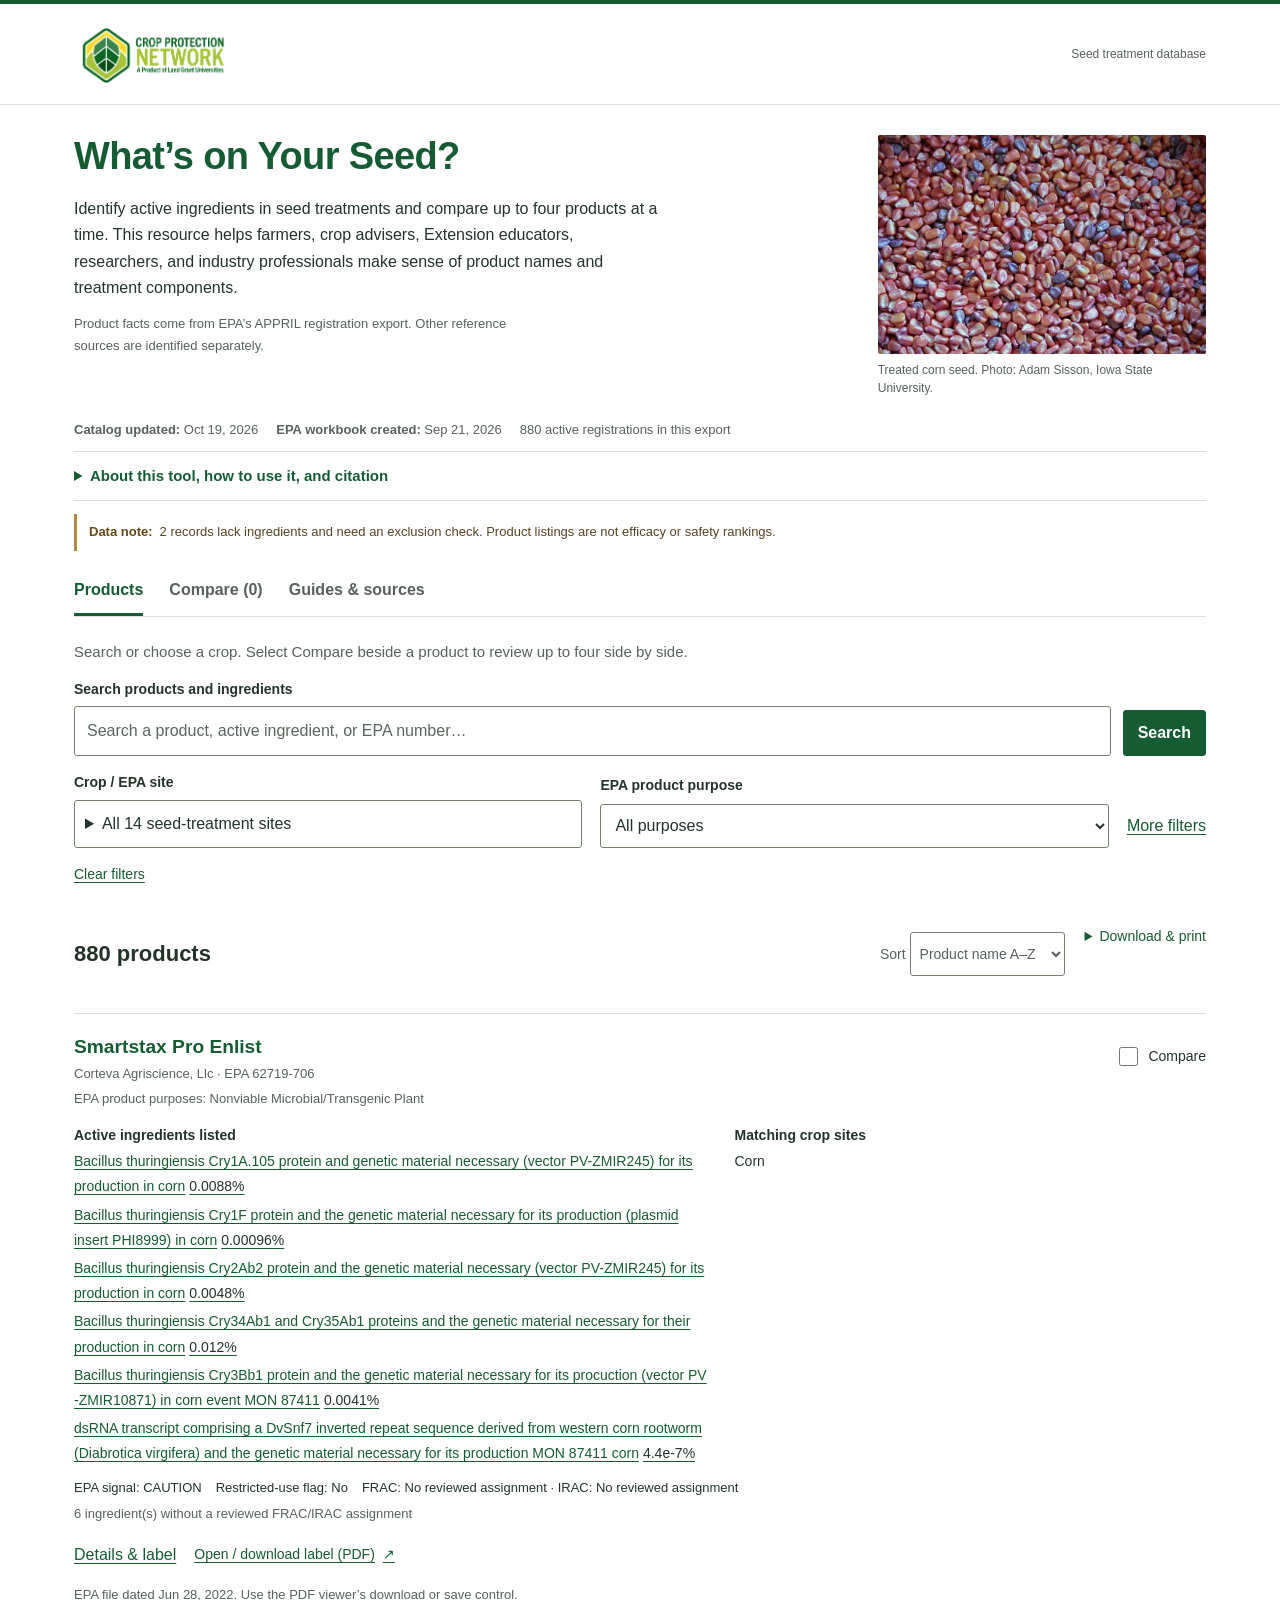
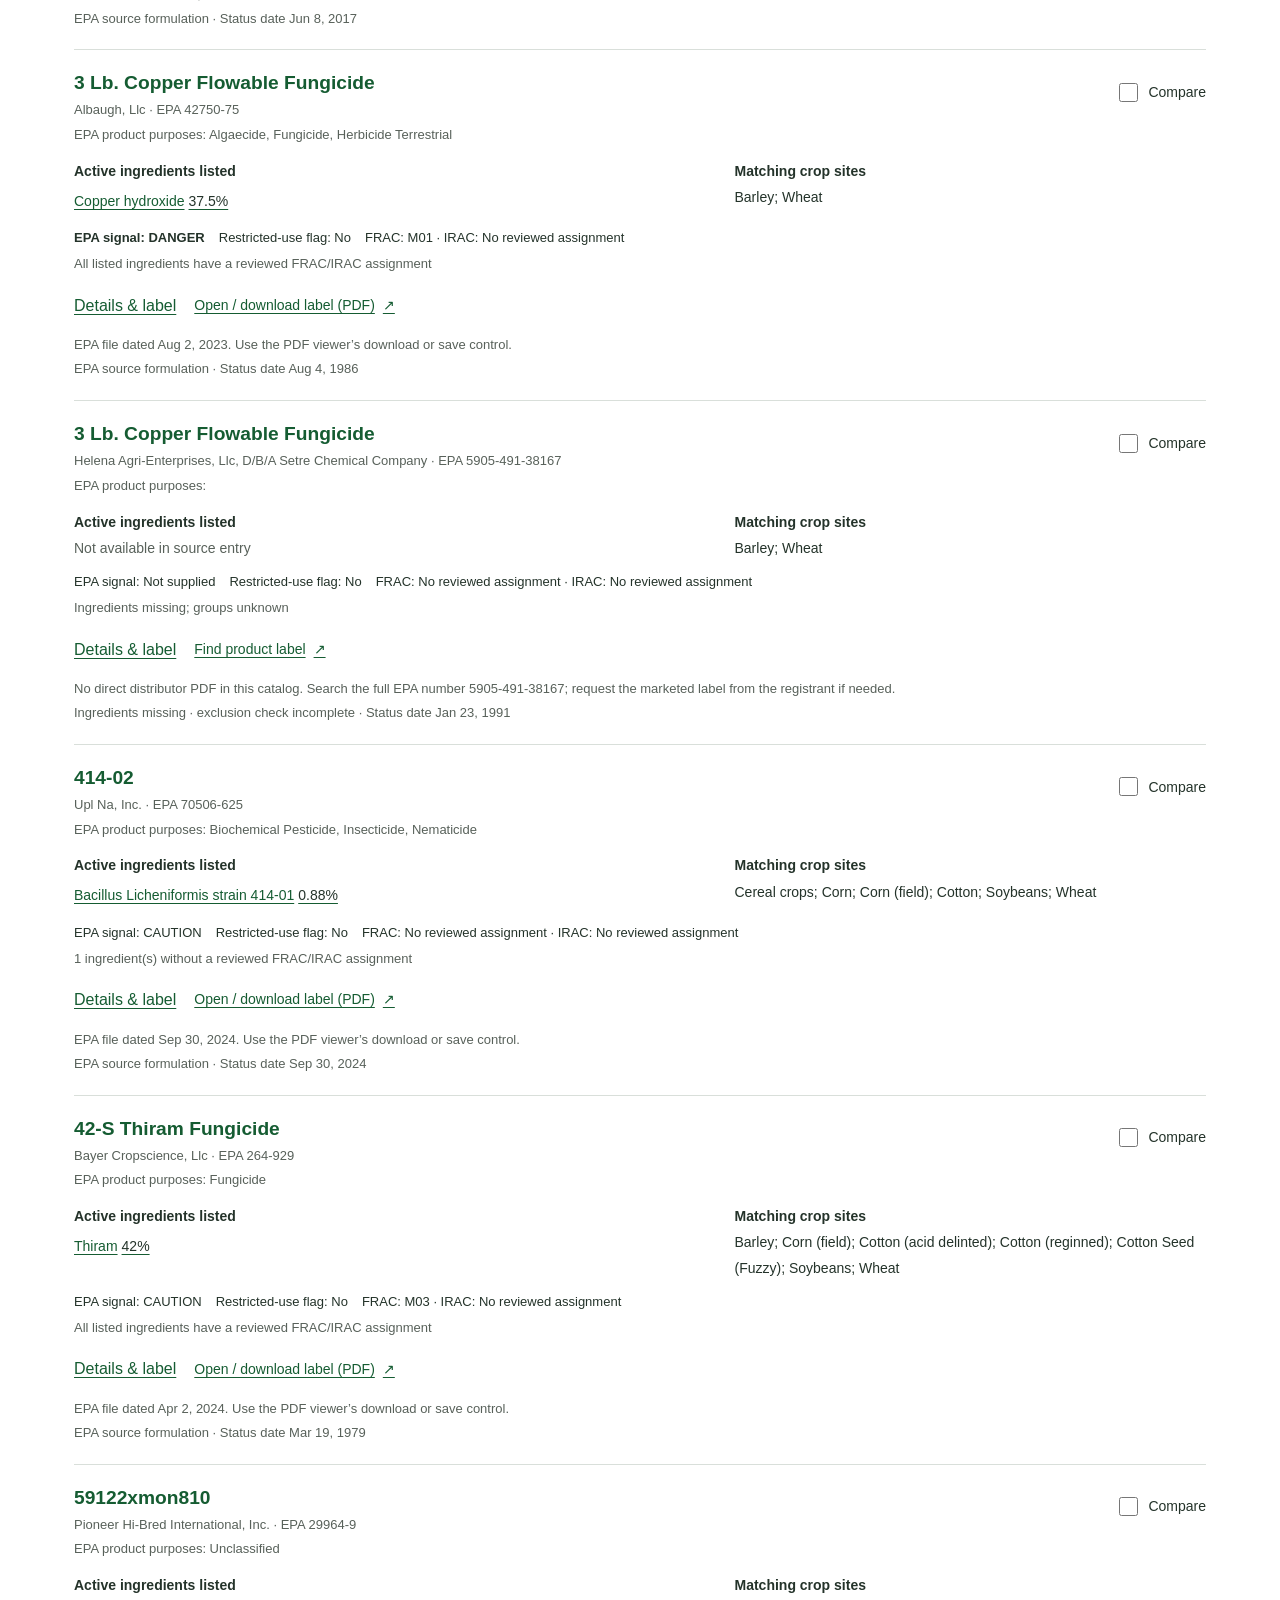
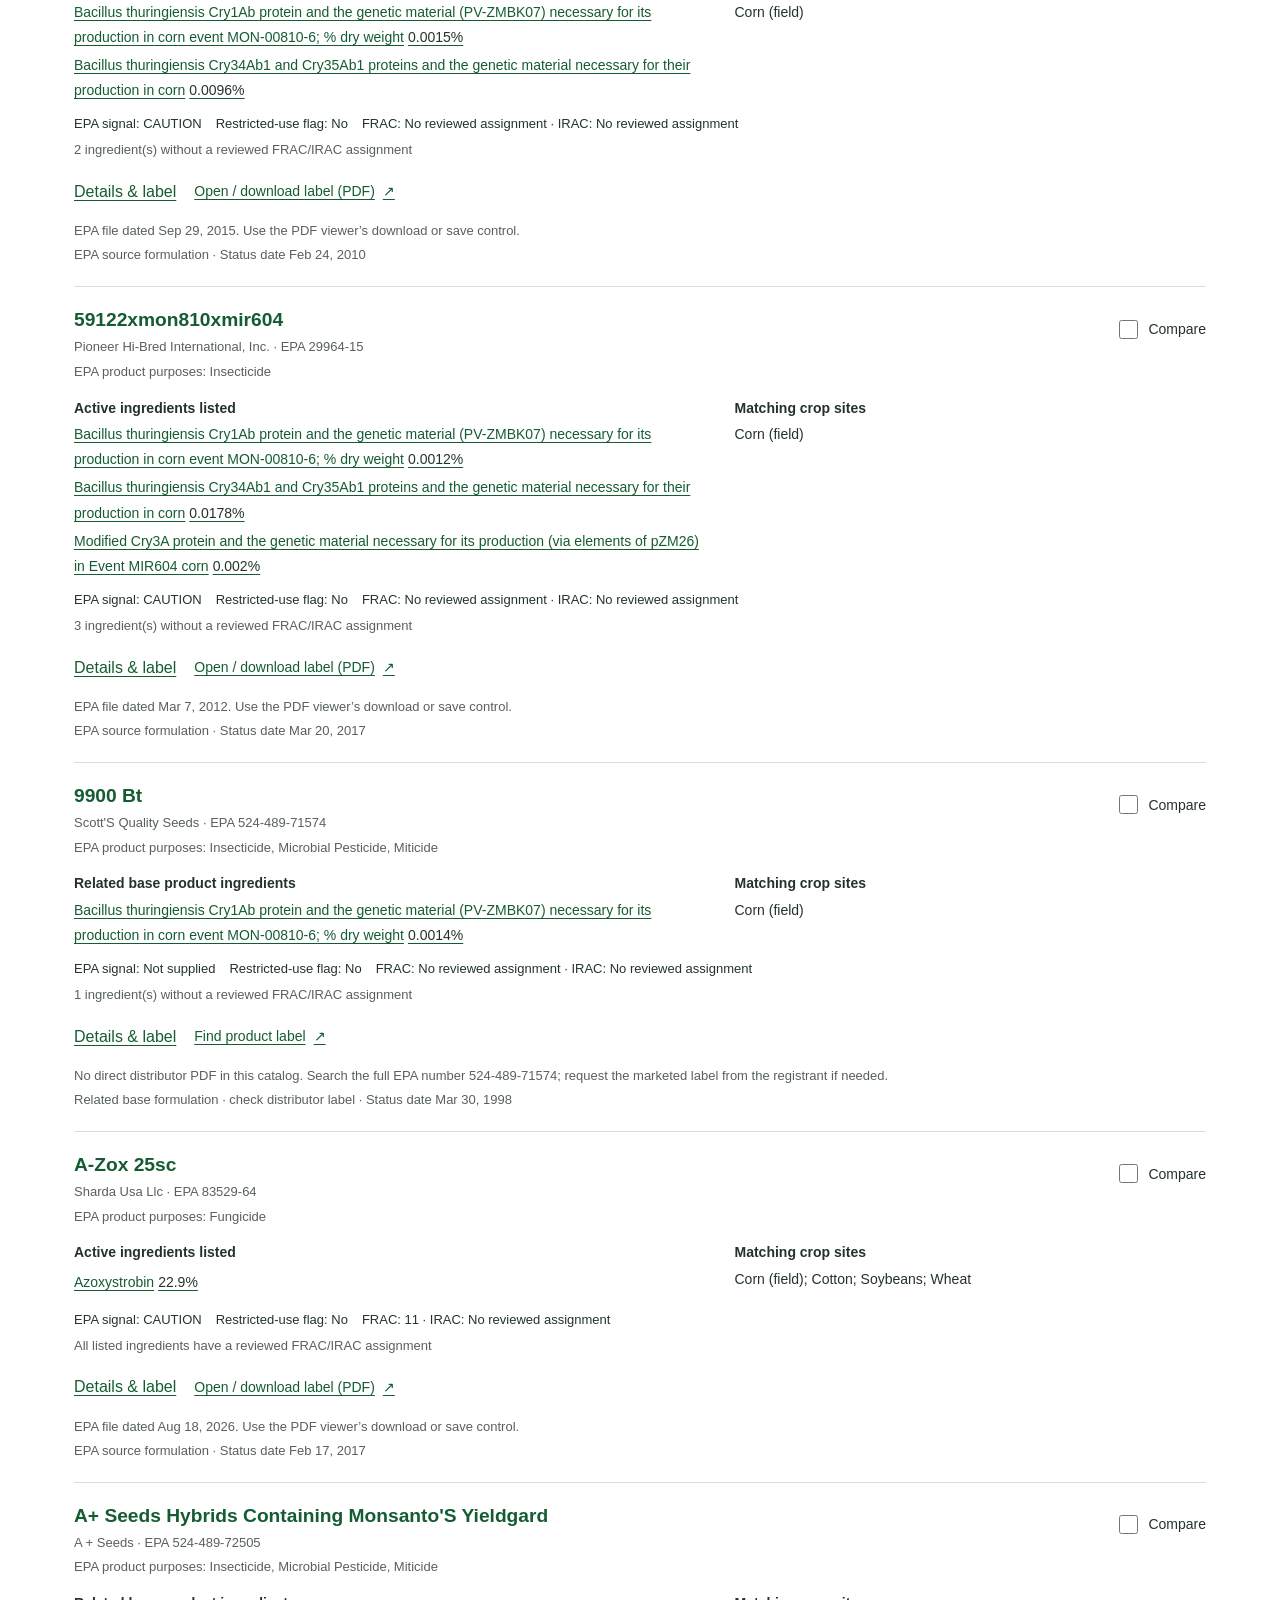
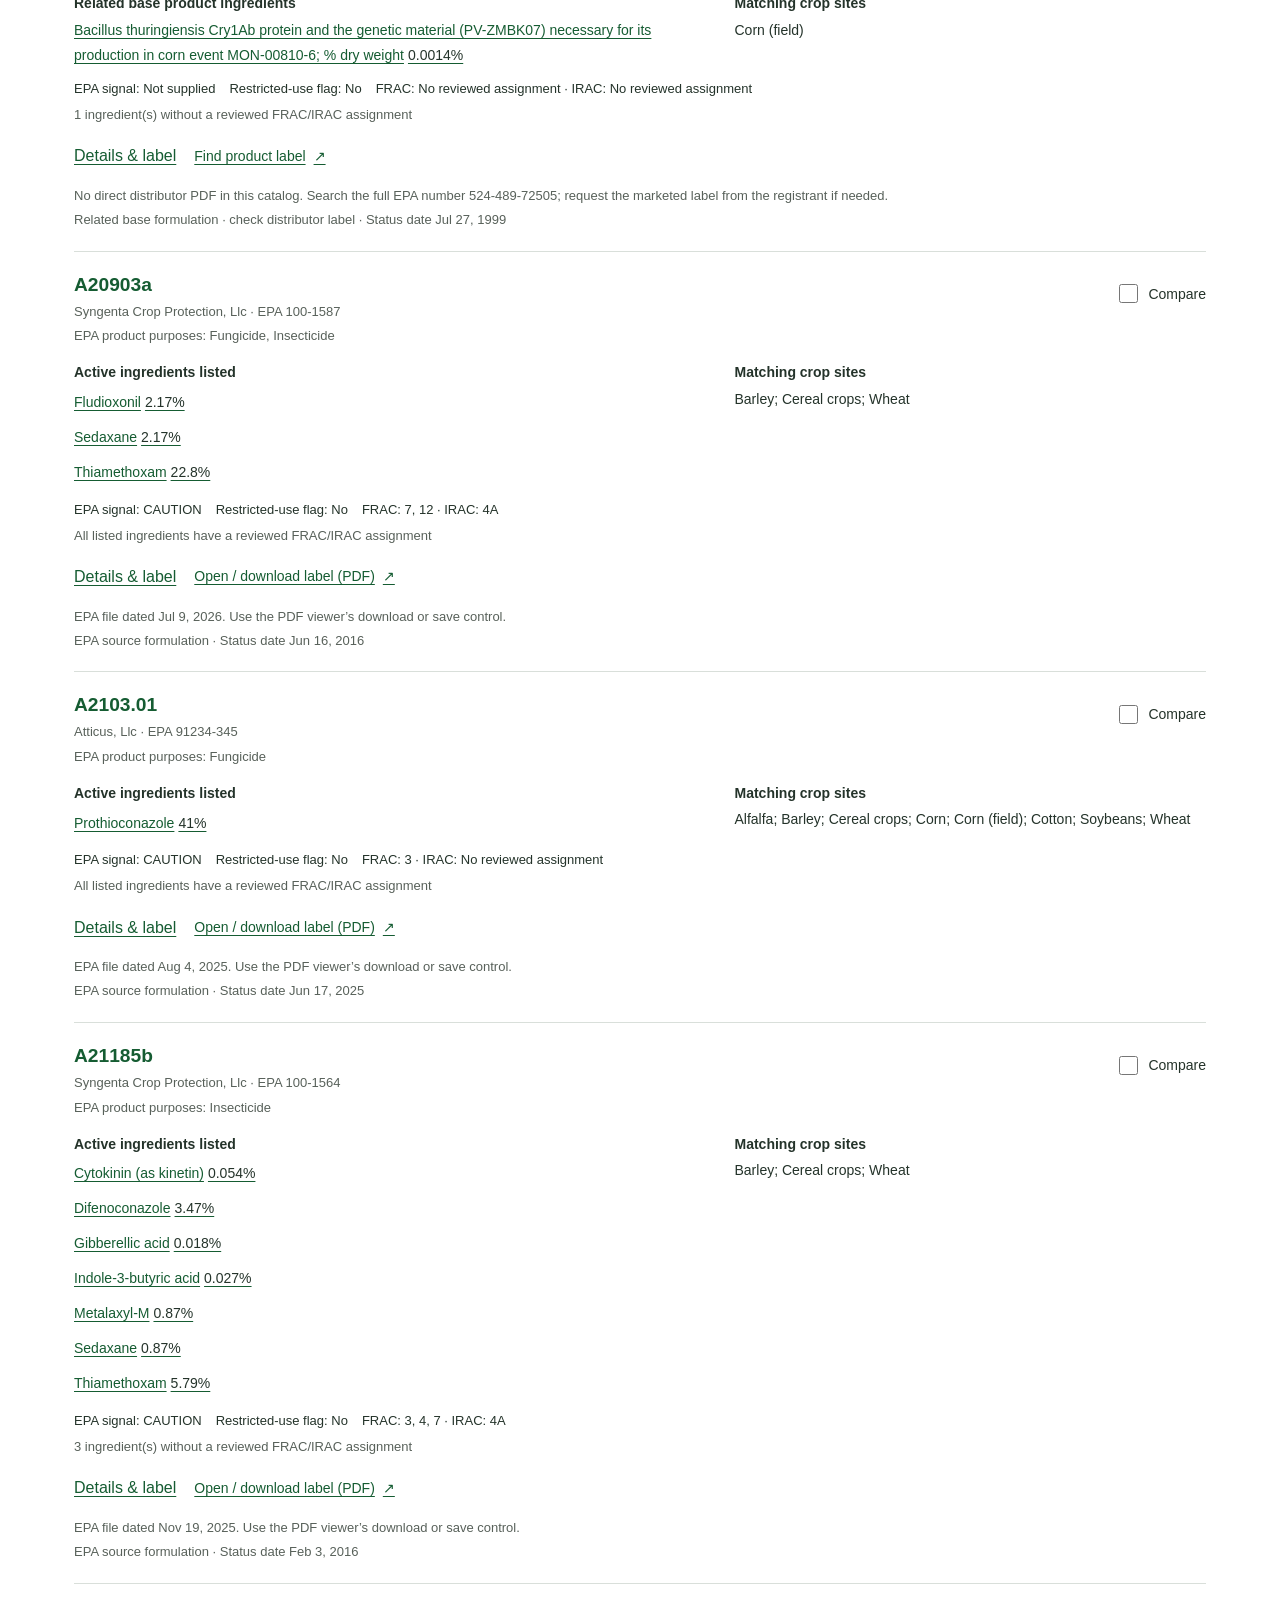
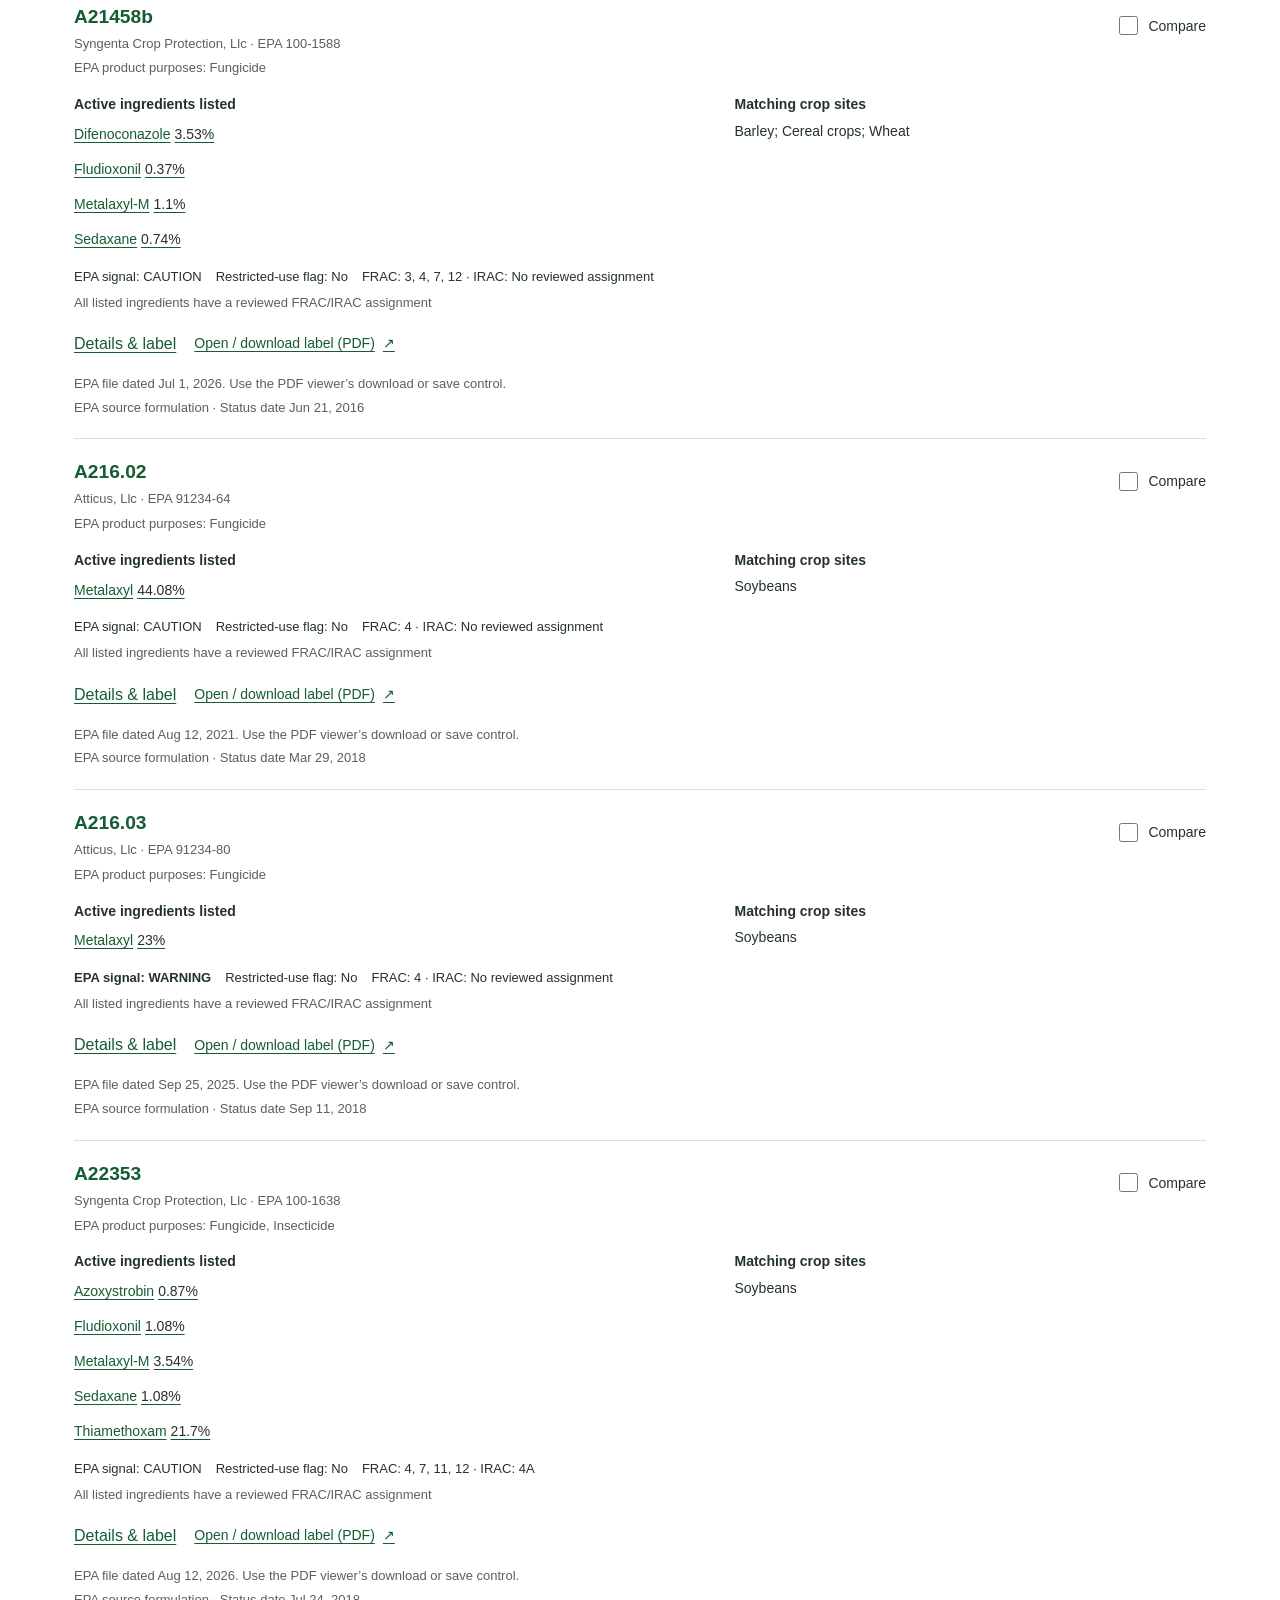
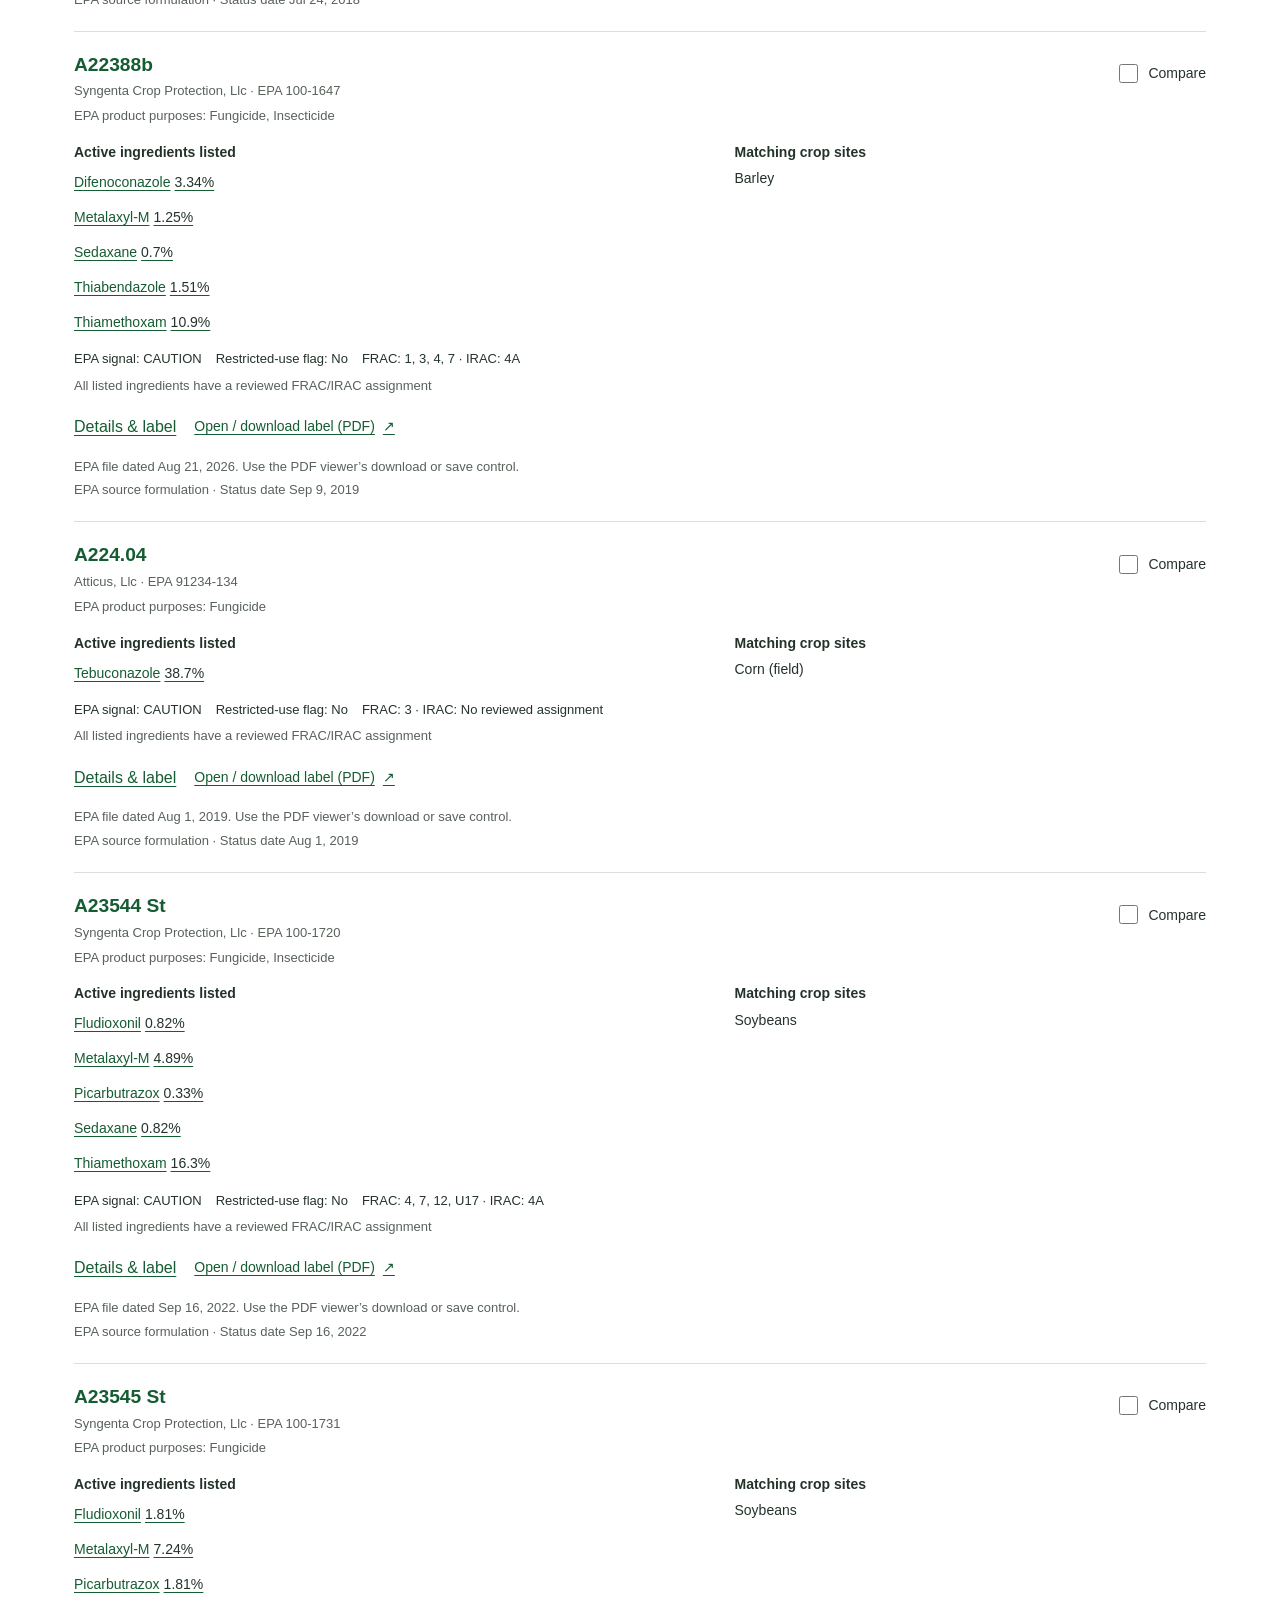
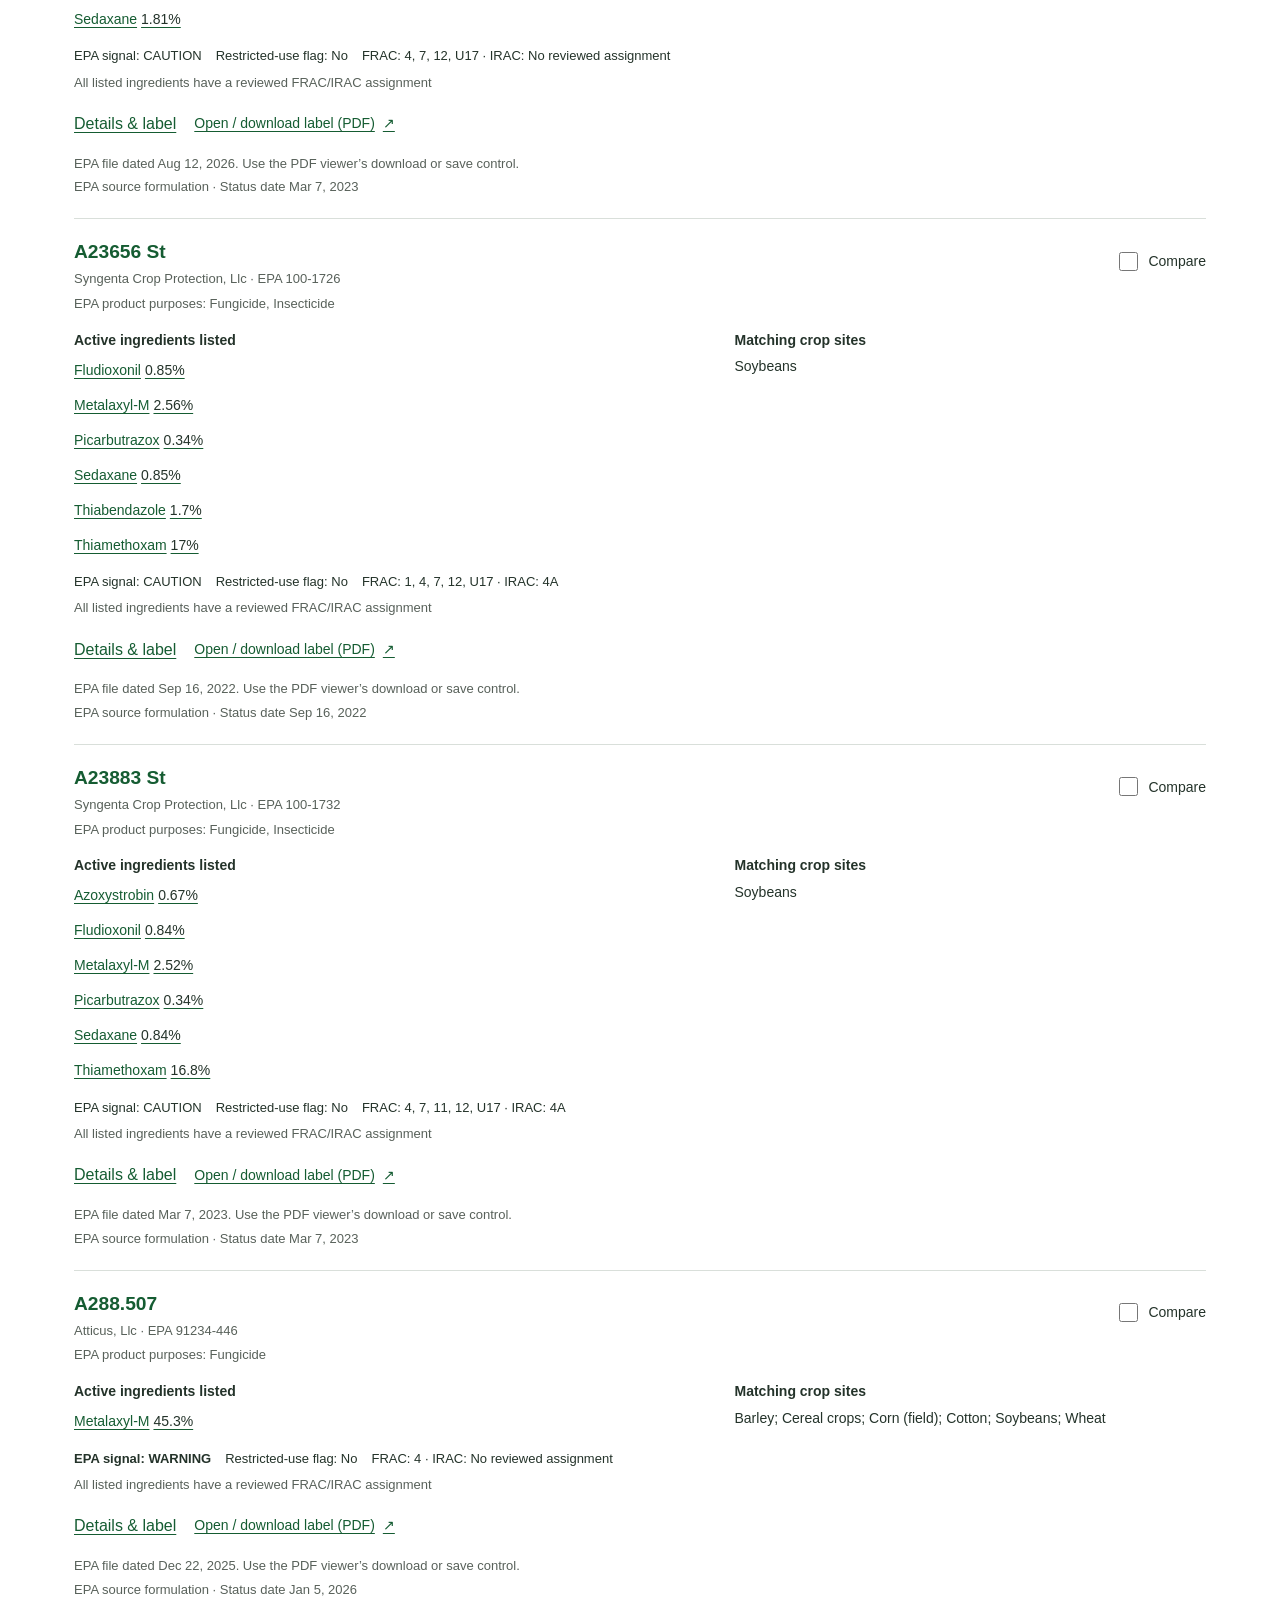
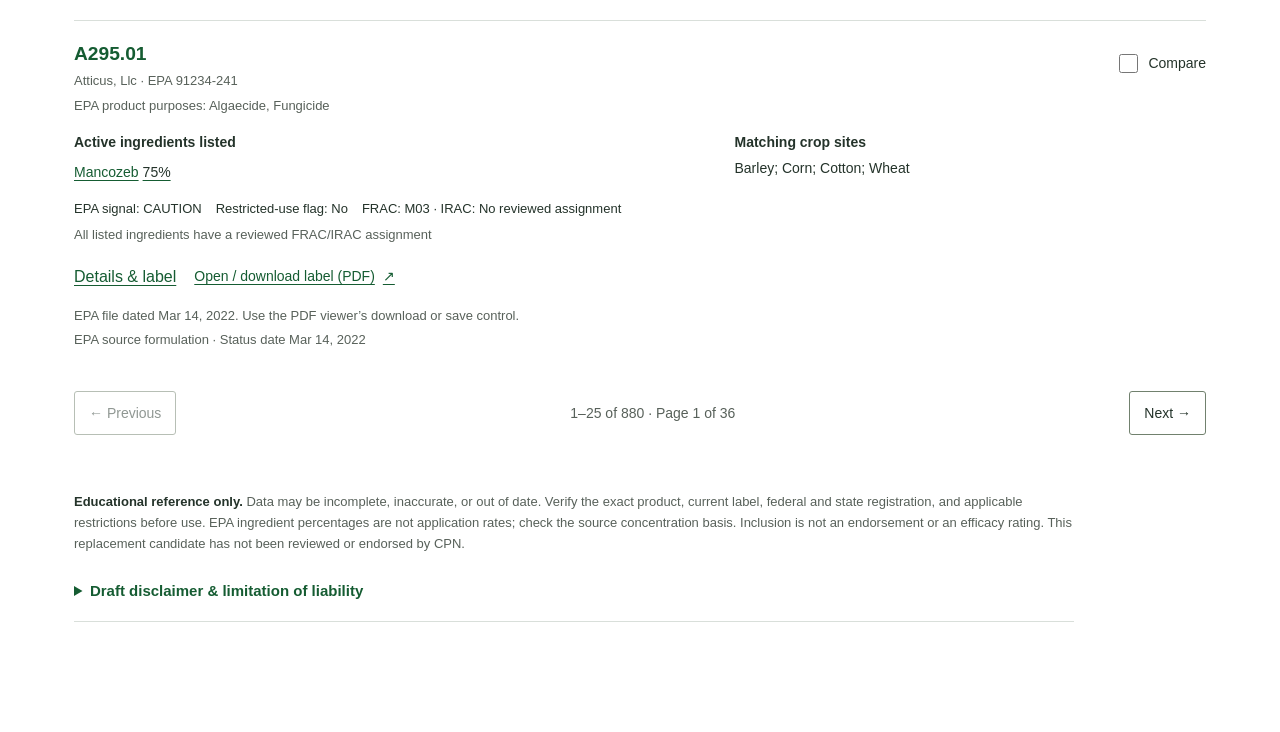
==== commit d18e0cb7: "Require federal and state registration evidence and add draft disclaimer Keep state-authority decisi" ====
--- a/seed-treatment-database/static/index.html
+++ b/seed-treatment-database/static/index.html
@@ -434,7 +434,7 @@
 @media(max-width:420px){.product-search{flex-wrap:wrap}.product-search .search{flex-basis:100%}.product-search>.solid{justify-self:start}.quick-filters{grid-template-columns:minmax(0,1fr)}.quick-filters .mobile-filters{grid-column:auto}.tabs{gap:6px 15px}.tabs button{font-size:.8125rem}.top .tag{max-width:100px}.result-heading label{width:100%;margin:0;justify-content:space-between}.result-heading select{flex:1}.seed-photo img{max-height:180px}}
 @media(prefers-reduced-motion:reduce){*,*::before,*::after{transition:none!important;animation:none!important}}
 @media(forced-colors:active){.tabs button[aria-selected=true]{border-bottom:3px solid Highlight}.product.selected{border:2px solid Highlight}.product-name,.ingredient-pill,.label-action{text-decoration:underline}.notice{border-left:2px solid CanvasText}}
-@media print{#resources .ingredient-grid,#resources .data-grid{display:grid!important}#resources .introline{display:block!important}#ingredient-search,#print-resources{display:none!important}.intro,.introduction-details,.tabs,.product-search,.quick-filters,.filter,.reset-row,.downloads,.pager,.product-labels button{display:none!important}.product{break-inside:avoid}.resource-block>summary,.guide-block>summary{color:#000}.resource-copy,.guide-copy{max-width:none}.comparebar{display:none!important}.matrix-scroll{max-height:none}.product-main{display:block}.product-labels .label-meta{font-size:9pt}.shell{padding:0}}
+@media print{footer.disclaimer{display:block!important}#resources .ingredient-grid,#resources .data-grid{display:grid!important}#resources .introline{display:block!important}#ingredient-search,#print-resources{display:none!important}.intro,.introduction-details,.tabs,.product-search,.quick-filters,.filter,.reset-row,.downloads,.pager,.product-labels button{display:none!important}.product{break-inside:avoid}.resource-block>summary,.guide-block>summary{color:#000}.resource-copy,.guide-copy{max-width:none}.comparebar{display:none!important}.matrix-scroll{max-height:none}.product-main{display:block}.product-labels .label-meta{font-size:9pt}.shell{padding:0}}
 </style></head><body>
 <a href="#main" class="jump">Skip to database</a><noscript><p class="notice">JavaScript is needed to search and compare this catalog. Enable JavaScript in your browser, then reload this file.</p></noscript>
 <header><div class="shell top"><a class="brand" href="https://cropprotectionnetwork.org/" aria-label="Crop Protection Network home"><img class="brand-logo" src="assets/cpn-logo-2022.png" width="678" height="272" alt="Crop Protection Network — A Product of Land Grant Universities"></a><span class="tag" id="build-label">Seed treatment database</span></div></header>
@@ -454,14 +454,25 @@
 </div></details>
 <div class="notice" id="notice" role="status" aria-atomic="true">Loading the database…</div>
 </div>
-<main class="shell" id="main" tabindex="-1"><nav class="tabs" aria-label="Tool views" role="tablist"><button role="tab" id="tab-products" tabindex="0" aria-selected="true" aria-controls="products" data-tab="products">Products</button><button role="tab" id="tab-matrix" tabindex="-1" aria-selected="false" aria-controls="matrix" data-tab="matrix">Compare <span id="nav-selected-count">(0)</span></button><button role="tab" id="tab-resources" tabindex="-1" aria-selected="false" aria-controls="resources" data-tab="resources">Guides &amp; sources</button></nav><section id="products" role="tabpanel" tabindex="0" aria-labelledby="tab-products"><p class="search-instruction">Search or choose a crop. Select Compare beside a product to review up to four side by side.</p><form class="product-search" id="product-search"><div class="search"><label for="query">Search products and ingredients</label><input id="query" type="search" placeholder="Search a product, active ingredient, or EPA number…"></div><button class="solid" type="submit">Search</button></form><div class="quick-filters"><div class="field"><span id="crop-label">Crop / EPA site</span><details class="site-picker"><summary id="site-summary" aria-describedby="crop-label">All 14 seed-treatment sites</summary><div class="site-options" id="site-options" role="group" aria-labelledby="crop-label"></div></details></div><label class="field"><span>EPA product purpose</span><select id="purpose"><option value="">All purposes</option><option>Fungicide</option><option>Insecticide</option><option>Nematicide</option><option>Biological</option><option>Unclassified</option></select></label><button id="mobile-filter" class="mobile-filters" aria-expanded="false" aria-controls="filters">More filters</button></div><aside class="filter" id="filters" aria-label="Additional product filters"><h2 id="filter-title" tabindex="-1">More filters</h2><div class="advanced-fields"><label class="field"><span>Technology type</span><select id="technology"><option value="">All technologies</option></select></label><details class="state-filters"><summary>State registration &amp; availability</summary><label class="field"><span>State / jurisdiction</span><select id="state"><option value="">All states</option></select></label><label class="field"><span>State evidence</span><select id="state-status" aria-describedby="state-help" disabled><option value="positive">Registered / available reports</option><option value="official">State-authority registration reports</option><option value="provider">Provider availability reports</option><option value="negative">Source reports No</option><option value="restricted">Source reports restrictions</option><option value="unknown">Not verified</option><option value="review">Review due / conflict</option><option value="all">All products; show state status</option></select></label><p class="small muted" id="state-help">Choose a state to enable the state-evidence filter. State evidence is incomplete. Federal registration does not establish state approval. Provider availability is shown separately.</p></details><details><summary>Groups &amp; EPA hazards</summary><label class="field"><span>FRAC fungicide group</span><select id="frac"><option value="">All FRAC groups</option></select></label><label class="field"><span>IRAC insecticide group</span><select id="irac"><option value="">All IRAC groups</option></select></label><label class="field"><span>EPA signal word</span><select id="signal"><option value="">All signal words</option><option value="DANGER">DANGER</option><option value="WARNING">WARNING</option><option value="CAUTION">CAUTION</option><option value="NONE">None reported by EPA</option><option value="NOT_SUPPLIED">Not supplied / needs review</option></select></label><label class="field"><span>EPA restricted-use flag</span><select id="rup"><option value="">All flags</option><option value="yes">Yes</option><option value="no">No</option><option value="unknown">Not supplied</option></select></label></details><details class="record-filters"><summary>Company &amp; ingredient evidence</summary><label class="field"><span>Registrant / manufacturer</span><select id="manufacturer"><option value="">All companies</option></select></label><label class="field"><span>Ingredient data</span><select id="quality"><option value="">All records</option><option value="verified">EPA row · complete percentages</option><option value="base-linked">Related base formulation</option><option value="needs-review">Needs review / missing fields</option></select></label></details><details><summary>Registration status &amp; dates</summary><label class="field"><span>Status group</span><input value="Active Products" disabled></label><label class="field"><span>Status date – start</span><input type="date" id="start" aria-describedby="date-help date-error"></label><label class="field"><span>Status date – end</span><input type="date" id="end" aria-describedby="date-help date-error"></label><p class="small muted" id="date-help">Start is blank; end defaults to today. Uses EPA status dates.</p><p id="date-error" class="field-error" hidden></p></details><div class="side-note"><strong>Seed treatment only.</strong> Grain-storage-only products and all deltamethrin products are excluded. Crop groups are not expanded into unverified uses.</div></div><button id="apply-filters" class="solid mobile-filters">Show results</button></aside><div class="reset-row"><button class="text-action" id="reset" aria-label="Reset all product filters and search">Clear filters</button></div><div class="results-tools"><div class="result-heading"><h3 id="count" tabindex="-1"></h3><label class="small muted">Sort <select id="sort" aria-label="Sort products"><option value="name">Product name A–Z</option><option value="updated">Status date, newest</option></select></label></div><details class="downloads"><summary>Download &amp; print</summary><div class="download-actions"><button id="export" class="text-action">Export results</button><button id="export-labels" class="text-action" aria-describedby="label-help">Export label links</button><button type="button" class="text-action" id="print-results">Print this view</button><p id="label-help" class="small muted label-help">Open a label PDF and use its download / save control. <strong>Export label links</strong> saves a CSV for all matching products across every page; reset filters to include the full catalog. PDF documents require an internet connection.</p></div></details></div><div id="applied" class="applied" role="group" aria-label="Applied product filters"></div><div id="results" role="region" aria-labelledby="count"></div><nav id="pager" class="pager" aria-label="Product result pages"><button id="page-prev">← Previous</button><span id="page-label"></span><button id="page-next">Next →</button></nav></section>
+<main class="shell" id="main" tabindex="-1"><nav class="tabs" aria-label="Tool views" role="tablist"><button role="tab" id="tab-products" tabindex="0" aria-selected="true" aria-controls="products" data-tab="products">Products</button><button role="tab" id="tab-matrix" tabindex="-1" aria-selected="false" aria-controls="matrix" data-tab="matrix">Compare <span id="nav-selected-count">(0)</span></button><button role="tab" id="tab-resources" tabindex="-1" aria-selected="false" aria-controls="resources" data-tab="resources">Guides &amp; sources</button></nav><section id="products" role="tabpanel" tabindex="0" aria-labelledby="tab-products"><p class="search-instruction">Search or choose a crop. Select Compare beside a product to review up to four side by side.</p><form class="product-search" id="product-search"><div class="search"><label for="query">Search products and ingredients</label><input id="query" type="search" placeholder="Search a product, active ingredient, or EPA number…"></div><button class="solid" type="submit">Search</button></form><div class="quick-filters"><div class="field"><span id="crop-label">Crop / EPA site</span><details class="site-picker"><summary id="site-summary" aria-describedby="crop-label">All 14 seed-treatment sites</summary><div class="site-options" id="site-options" role="group" aria-labelledby="crop-label"></div></details></div><label class="field"><span>EPA product purpose</span><select id="purpose"><option value="">All purposes</option><option>Fungicide</option><option>Insecticide</option><option>Nematicide</option><option>Biological</option><option>Unclassified</option></select></label><button id="mobile-filter" class="mobile-filters" aria-expanded="false" aria-controls="filters">More filters</button></div><aside class="filter" id="filters" aria-label="Additional product filters"><h2 id="filter-title" tabindex="-1">More filters</h2><div class="advanced-fields"><label class="field"><span>Technology type</span><select id="technology"><option value="">All technologies</option></select></label><details class="state-filters"><summary>Federal &amp; state registration</summary><label class="field"><span>State / jurisdiction</span><select id="state"><option value="">All states</option></select></label><label class="field"><span>Show treatments with</span><select id="state-status" aria-describedby="state-help" disabled>
+<option value="positive">Federal active + state registered (including restricted)</option>
+<option value="official">Federal active + state registered</option>
+<option value="restricted">Federal active + state registered with restrictions</option>
+<option value="negative">State reports not registered / inactive</option>
+<option value="unknown">State registration not verified</option>
+<option value="review">State evidence needs review</option>
+<option value="federal-review">Federal active status not verified</option>
+<option value="all">All products; show federal &amp; state evidence</option>
+<option value="provider">Provider reports available (not state approval)</option>
+<option value="provider-negative">Provider reports unavailable (not a prohibition)</option>
+</select></label><p class="small muted" id="state-help">Choose a state. Registered results require an active EPA export record and current state-authority evidence for the full EPA number. Restrictions remain conditions to follow; these results do not establish permission for a particular crop or use. Provider availability is separate.</p></details><details><summary>Groups &amp; EPA hazards</summary><label class="field"><span>FRAC fungicide group</span><select id="frac"><option value="">All FRAC groups</option></select></label><label class="field"><span>IRAC insecticide group</span><select id="irac"><option value="">All IRAC groups</option></select></label><label class="field"><span>EPA signal word</span><select id="signal"><option value="">All signal words</option><option value="DANGER">DANGER</option><option value="WARNING">WARNING</option><option value="CAUTION">CAUTION</option><option value="NONE">None reported by EPA</option><option value="NOT_SUPPLIED">Not supplied / needs review</option></select></label><label class="field"><span>EPA restricted-use flag</span><select id="rup"><option value="">All flags</option><option value="yes">Yes</option><option value="no">No</option><option value="unknown">Not supplied</option></select></label></details><details class="record-filters"><summary>Company &amp; ingredient evidence</summary><label class="field"><span>Registrant / manufacturer</span><select id="manufacturer"><option value="">All companies</option></select></label><label class="field"><span>Ingredient data</span><select id="quality"><option value="">All records</option><option value="verified">EPA row · complete percentages</option><option value="base-linked">Related base formulation</option><option value="needs-review">Needs review / missing fields</option></select></label></details><details><summary>Registration status &amp; dates</summary><label class="field"><span>Status group</span><input value="Active Products" disabled></label><label class="field"><span>Status date – start</span><input type="date" id="start" aria-describedby="date-help date-error"></label><label class="field"><span>Status date – end</span><input type="date" id="end" aria-describedby="date-help date-error"></label><p class="small muted" id="date-help">Start is blank; end defaults to today. Uses EPA status dates.</p><p id="date-error" class="field-error" hidden></p></details><div class="side-note"><strong>Seed treatment only.</strong> Grain-storage-only products and all deltamethrin products are excluded. Crop groups are not expanded into unverified uses.</div></div><button id="apply-filters" class="solid mobile-filters">Show results</button></aside><div class="reset-row"><button class="text-action" id="reset" aria-label="Reset all product filters and search">Clear filters</button></div><div class="results-tools"><div class="result-heading"><h3 id="count" tabindex="-1"></h3><label class="small muted">Sort <select id="sort" aria-label="Sort products"><option value="name">Product name A–Z</option><option value="updated">Status date, newest</option></select></label></div><details class="downloads"><summary>Download &amp; print</summary><div class="download-actions"><button id="export" class="text-action">Export results</button><button id="export-labels" class="text-action" aria-describedby="label-help">Export label links</button><button type="button" class="text-action" id="print-results">Print this view</button><p id="label-help" class="small muted label-help">Open a label PDF and use its download / save control. <strong>Export label links</strong> saves a CSV for all matching products across every page; reset filters to include the full catalog. PDF documents require an internet connection.</p></div></details></div><p id="state-filter-summary" class="small muted" role="status" hidden></p><div id="applied" class="applied" role="group" aria-label="Applied product filters"></div><div id="results" role="region" aria-labelledby="count"></div><nav id="pager" class="pager" aria-label="Product result pages"><button id="page-prev">← Previous</button><span id="page-label"></span><button id="page-next">Next →</button></nav></section>
 <section id="matrix" role="tabpanel" tabindex="0" aria-labelledby="tab-matrix" hidden>
 <div class="matrix-heading"><div><h2 id="matrix-title" tabindex="-1">Seed Treatment Side-by-Side Comparison Matrix</h2><p class="small muted">Compare registration, composition, target pests and label specifications for up to four formulations.</p><strong id="matrix-count" class="small"></strong></div><div class="matrix-actions"><button id="matrix-export" disabled>Export matrix CSV ↓</button><button id="matrix-print" disabled>Print / Save PDF</button><button id="matrix-clear" class="quiet" disabled>Clear selection</button></div></div>
 <div id="matrix-selection" class="matrix-selection"></div>
 <div class="matrix-controls"><label class="field"><span>Search formulations</span><input type="search" id="matrix-search" placeholder="Product, ingredient or EPA number"></label><label class="field"><span>Choose a formulation</span><select id="matrix-picker" aria-describedby="matrix-matches"></select></label><button id="matrix-add" class="solid">Add to matrix</button><label class="field"><span>Compare state evidence</span><select id="matrix-state"><option value="">All states / jurisdictions</option></select></label></div><p id="matrix-matches" class="small muted" role="status" aria-atomic="true"></p>
 <p id="matrix-note" class="matrix-context"></p><div id="matrix-body"></div>
 </section>
-<section id="resources" role="tabpanel" tabindex="0" aria-labelledby="tab-resources" hidden><h2>Guides &amp; sources</h2><details class="guide-block" id="seed-abbreviations">
+<section id="resources" role="tabpanel" tabindex="0" aria-labelledby="tab-resources" hidden><h2>Guides &amp; sources</h2><details class="guide-block" id="registration-guide"><summary>Federal registration, state registration &amp; permitted uses</summary><div class="guide-copy"><p>The state filter checks two separate records: active federal registration in the dated EPA export, and a state-authority registration report for the exact full EPA number. Registered results include restricted registrations; their conditions remain binding. A federal restricted-use flag is separate from state restrictions.</p><p>“Not registered / inactive” is an explicit state-source report, not a determination about every possible existing-stock use. Missing, expired, conflicting or not-yet-effective evidence cannot establish registration. A provider’s availability report is never treated as state approval.</p><p>Confirm that the source product name matches the marketed brand, and check the current container label, seed tag, crop, application method, treatment location, planting location and applicable state restrictions. A state listing for another brand under the same EPA number does not establish registration of your brand. This tool does not resolve special-local-need registrations, emergency exemptions, existing-stock provisions or local requirements.</p><p>Sources: <a href="https://www.epa.gov/pesticide-registration/about-pesticide-registration" target="_blank" rel="noopener noreferrer">EPA registration and label requirements</a>; <a href="https://www.epa.gov/pesticide-registration/types-registrations-under-fifra" target="_blank" rel="noopener noreferrer">EPA registration types and state restrictions</a>; <a href="https://www.npirs.org/public" target="_blank" rel="noopener noreferrer">NPIRS state-data coverage</a>.</p></div></details><details class="guide-block" id="seed-abbreviations">
 <summary class="cursor-interaction">Abbreviations &amp; terms</summary>
 <div class="guide-copy">
 <p>Full names and plain-language explanations for abbreviations used in product information, treatment guidance, and source references.</p>
@@ -506,7 +517,7 @@
 </div>
 </details><details class="resource-block" id="ingredient-guide"><summary>Ingredient guide</summary><div class="resource-copy"><section id="ingredients"><div class="introline"><div><h2>Understand each component.</h2><p>Purpose explains what it does. FRAC / IRAC groups describe mode of action.</p></div><div class="search" style="max-width:350px"><label for="ingredient-search">Search ingredient guide</label><span aria-hidden="true"></span><input id="ingredient-search" type="search" placeholder="Find an ingredient or group…"></div></div><p id="ingredient-count" class="small muted"></p><div class="ingredient-grid" id="ingredient-grid"></div></section>
 </div></details><section id="guide"><div id="guide-content"></div></section><details class="resource-block" id="source-guide"><summary>Sources, coverage &amp; updates</summary><div class="resource-copy"><section id="data"><div class="introline"><div><h2>Information you can trace.</h2><p>Every record retains its source. Collection dates and source dates are kept separate.</p></div></div><div id="data-grid" class="data-grid"></div></section>
-</div></details><button type="button" class="text-action" id="print-resources">Print guides &amp; sources</button></section><footer class="disclaimer"><strong>For education and product identification.</strong> Inclusion is not an endorsement or an efficacy rating. A listed crop is not a substitute for the current product label or state requirements. EPA ingredient percentages are not application rates. Check the source concentration basis, particularly for plant-incorporated protectants. Always read and follow the current label. This replacement candidate has not been reviewed or endorsed by CPN.</footer></main>
+</div></details><button type="button" class="text-action" id="print-resources">Print guides &amp; sources</button></section><footer class="disclaimer"><p><strong>Educational reference only.</strong> Data may be incomplete, inaccurate, or out of date. Verify the exact product, current label, federal and state registration, and applicable restrictions before use. EPA ingredient percentages are not application rates; check the source concentration basis. Inclusion is not an endorsement or an efficacy rating. This replacement candidate has not been reviewed or endorsed by CPN.</p><details id="tool-disclaimer" class="guide-block"><summary>Draft disclaimer &amp; limitation of liability</summary><div class="guide-copy"><p><strong>Proposed language — pending CPN legal review.</strong></p><p>“What’s on Your Seed?” is an educational reference for identifying and comparing seed treatment products. It is not legal advice, a product recommendation, or authorization to purchase, sell, apply, plant, or otherwise use a pesticide or treated seed.</p><p>Information is compiled from external sources and may contain errors, omissions, or outdated material. Registration status, labels, restrictions, product formulations, and availability can change after a source is published or retrieved. Displayed dates describe the identified records; they do not guarantee that every field is current. A missing record does not establish that a product is prohibited, and a listed product does not establish that a particular use is permitted. Third-party information and linked websites are outside CPN’s control.</p><p>Before acting, users are responsible for independently confirming the exact product and full EPA registration number, current labeling and seed-tag instructions, federal and state registration status, and all applicable use restrictions and requirements with the appropriate regulatory authority and product manufacturer. Always read and follow current labeling. This tool does not replace those requirements or professional advice appropriate to the situation.</p><p>To the fullest extent permitted by applicable law, the Crop Protection Network (CPN), its participating institutions, contributors, and data managers provide this tool and its information “as is” and “as available,” without express or implied warranties, including warranties of accuracy, completeness, timeliness, merchantability, or fitness for a particular purpose. To that same extent, they disclaim liability for losses, damages, claims, or expenses arising from use of, inability to use, or reliance on the tool, including errors, omissions, delayed updates, or inaccurate third-party information, and resulting crop injury, reduced yield, or economic loss. Nothing in this notice excludes or limits liability that cannot lawfully be excluded or limited.</p><p>Reference to a product, manufacturer, or service does not constitute endorsement. Inclusion or omission is not a finding of safety, efficacy, suitability, or legal authorization.</p></div></details></footer></main>
 <div class="comparebar" id="comparebar" role="region" aria-label="Selected products" hidden><div class="summary"><b id="selected-count"></b><span id="selected-names"></span></div><button class="quiet" id="clear-selected" aria-label="Clear all selected products">Clear</button><button id="compare">Compare products →</button></div>
 <dialog id="dialog" aria-labelledby="dialog-title"><div class="dialog-head"><h2 id="dialog-title" tabindex="-1"></h2><button id="close-dialog" aria-label="Close dialog">Close</button></div><div class="dialog-body" id="dialog-body"></div><div class="dialog-foot"><span id="dialog-note">Product facts, not efficacy rankings.</span><button id="print">Print / Save PDF</button></div></dialog><div class="toast" id="toast" aria-hidden="true" hidden></div><div id="a11y-status" class="sr-only" role="status" aria-atomic="true"></div><div id="a11y-alert" class="sr-only" role="alert" aria-atomic="true"></div>
 <script>
@@ -546,19 +557,61 @@
 function labelAction(p){const x=labelAccess(p),title=x.pdf?'Open / download label (PDF)':'Find product label';return `<a class="label-action" data-label-link="${esc(p.id)}" href="${esc(x.pdf||x.lookup)}" target="_blank" rel="noopener noreferrer" aria-label="${esc(title+' for '+p.name+', EPA '+p.registration_number+' (opens in a new tab)')}">${icon(x.pdf?'download':'search')}${title}<span aria-hidden="true">↗</span></a>`;}
 function labelPanel(p){const x=labelAccess(p);return `<section class="panel label-panel"><h3>Product label downloads</h3><p><strong>EPA registration ${esc(p.registration_number)}</strong> · ${esc(p.registrant)}</p><div class="label-actions">${labelAction(p)}${x.pdf?link(x.lookup,'Search EPA label history'):''}</div><p>${esc(x.note)}</p><p class="small muted">${x.pdf?'Source: the EPA label file listed in this product’s workbook row. ':''}An internet connection is needed to open label documents. If a link fails, ${link(EPA_LABEL_SEARCH,'open EPA label search')} and enter the full registration number above.</p><p class="small muted">EPA files may contain master, supplemental or historical labeling. Check the marketed product’s current container label, seed tag, crop uses and state requirements.${x.distributor?' A base-registration label is not a substitute for the distributor’s marketed label.':''}</p></section>`;}
 function labelLinksCsv(products=filtered){
- const rows=[['Product','EPA registration','Registrant','Record type','Label access','EPA PDF URL','EPA file date','EPA label lookup URL','Instructions','Workbook created','Label use note']];
- for(const p of products){const x=labelAccess(p);rows.push([p.name,p.registration_number,p.registrant,p.record_type,x.pdf?'Direct EPA PDF':'Lookup required',x.pdf||'',x.date||'',x.lookup,x.note,p.source_snapshot_date,'Check the current container label, seed tag and state requirements. EPA files may include master, supplemental or historical labeling.']);}
+ const rows=[['Product','EPA registration','Registrant','Record type','Label access','EPA PDF URL','EPA file date','EPA label lookup URL','Instructions','Workbook created','Label use note','Data-use notice']];
+ for(const p of products){const x=labelAccess(p);rows.push([p.name,p.registration_number,p.registrant,p.record_type,x.pdf?'Direct EPA PDF':'Lookup required',x.pdf||'',x.date||'',x.lookup,x.note,p.source_snapshot_date,'Check the current container label, seed tag and state requirements. EPA files may include master, supplemental or historical labeling.','Educational reference only; data may be incomplete, inaccurate or out of date. Verify current federal and state registration and use requirements.']);}
  return '\uFEFF'+rows.map(r=>r.map(csvCell).join(',')).join('\r\n');
 }
 function exportLabelLinks(){if(!filtered.length)return;const blob=new Blob([labelLinksCsv()],{type:'text/csv;charset=utf-8'}),url=URL.createObjectURL(blob),a=document.createElement('a');a.href=url;a.download='CPN-label-links-'+localDate()+'.csv';a.click();setTimeout(()=>URL.revokeObjectURL(url),2000);toast(filtered.length+' products exported in the label-link CSV. PDF documents are opened separately.');}
 const chip=(s,cls='')=>`<span class="chip ${cls}">${esc(s)}</span>`;
 const jurisdictions=()=>catalog.state_registration?.jurisdictions||{};
 const stateReports=(p,st)=> (catalog.state_registration?.records||[]).filter(r=>r.registration_number===p.registration_number&&(!st||r.jurisdiction===st));
-const needsStateReview=r=>(r.expires_on&&r.expires_on<localDate())||r.review_due<localDate();
-function stateEvidence(p,st){const all=stateReports(p,st),fresh=all.filter(r=>!needsStateReview(r));if(!all.length)return {key:'unknown',label:'Not verified',records:[]};if(!fresh.length)return {key:'review',label:'Review due / expired evidence',records:all};const values=[...new Set(fresh.map(r=>r.status).filter(s=>s!=='unknown'))];if(values.length>1)return {key:'review',label:'Conflicting source reports',records:all};const status=values[0]||'unknown',official=fresh.some(r=>r.status===status&&r.evidence_kind==='state_authority');return {key:status==='yes'?(official?'official':'provider'):status==='no'?'negative':status==='restricted'?'restricted':'unknown',label:status==='yes'?(official?'Registered — state source':'Available — provider report'):status==='no'?(official?'Not registered — state source':'Unavailable — provider report'):status==='restricted'?'Restrictions reported':'Not verified',records:all};}
-function stateMatches(p,st,mode){if(!st||mode==='all')return true;const k=stateEvidence(p,st).key;return mode==='positive'?['official','provider'].includes(k):k===mode;}
-function stateList(p,key){return Object.keys(jurisdictions()).filter(st=>stateEvidence(p,st).key===key).map(st=>jurisdictions()[st]).join('; ')||'None documented';}
-function statePanel(p){const states=Object.entries(jurisdictions()).sort((a,b)=>a[1].localeCompare(b[1])),active=$('#state').value,records=stateReports(p);return `<section class="panel" style="margin:0 0 22px"><h3>State availability &amp; registration</h3><p>${active?'<strong>'+esc(jurisdictions()[active])+': '+esc(stateEvidence(p,active).label)+'</strong><br>':''}State-authority reports and provider availability are different evidence types. Neither alone confirms the specific crop, treatment location, planting location, or label use. Check the exact brand, full EPA number, current label and relevant state requirements.</p><p><strong>State-source registration reports:</strong> ${esc(stateList(p,'official'))}<br><strong>Provider reports Yes:</strong> ${esc(stateList(p,'provider'))}</p>${!records.length?'<p><strong>No state-level evidence has been loaded for this registration.</strong> This means not verified, not not-approved.</p>':''}<details><summary>View all 50 states, D.C. and Puerto Rico</summary><div class="table-scroll" role="region" aria-label="State registration evidence; scroll to view all columns" tabindex="0"><table><caption class="sr-only">State registration and availability evidence</caption><thead><tr><th scope="col">State</th><th scope="col">Status / evidence</th><th scope="col">Source and dates</th></tr></thead><tbody>${states.map(([st,name])=>{const x=stateEvidence(p,st);return `<tr><th scope="row">${esc(name)}</th><td>${esc(x.label)}</td><td>${x.records.length?x.records.map(r=>`${link(r.source_url,r.source)}<br>Source product: ${esc(r.source_product_name)} · ${esc(r.source_status)}<br>Observed ${esc(fmt(r.observed_on))}; source updated ${esc(fmt(r.source_updated_on))}<br>Review due ${esc(fmt(r.review_due))}${r.expires_on?'; expires '+esc(fmt(r.expires_on)):''}<br><span class="small muted">${esc(r.notes)}</span>`).join('<hr>'):'No evidence loaded'}</td></tr>`;}).join('')}</tbody></table></div></details><p>${link('https://www.npirs.org/state/','NPIRS state registration lookup')} · ${link('https://www.cdms.net/LabelsSDS/home','CDMS state availability')}</p><p class="small muted">Search by this full registration: ${esc(p.registration_number)}. Distributor products never inherit state status from a base registration. Review deadlines are internal freshness checks, not legal approval or expiration dates.</p></section>`;}
+const stateDate=value=>typeof value==='string'&&/^\d{4}-\d{2}-\d{2}$/.test(value)&&!Number.isNaN(Date.parse(value+'T00:00:00Z'))&&new Date(value+'T00:00:00Z').toISOString().slice(0,10)===value;
+const needsStateReview=r=>!stateDate(r.observed_on)||!stateDate(r.review_due)||r.observed_on>localDate()||r.review_due<r.observed_on||r.review_due<localDate()||!!(r.expires_on&&(!stateDate(r.expires_on)||r.expires_on<localDate()))||!!(r.effective_on&&(!stateDate(r.effective_on)||r.effective_on>localDate()));
+function federalEvidence(p){
+ const statuses=['Registered','Conditionally Registered','Reregistered','Conditionally Reregistered','Reinstated'];
+ const active=p.epa_verified===true&&p.status==='Active Products'&&statuses.includes(p.epa_status)&&stateDate(p.source_snapshot_date)&&p.source_snapshot_date<=localDate();
+ return {active,label:active?'Active in EPA export ('+fmt(p.source_snapshot_date)+')':'Active federal registration not verified in this catalog'};
+}
+function summarizeStateRecords(records,provider=false){
+ if(!records.length)return {key:'unknown',label:provider?'Provider availability not supplied':'Not verified — no state-authority record',records};
+ const fresh=records.filter(r=>!needsStateReview(r));
+ if(!fresh.length)return {key:'review',label:'Needs review — expired, outdated or not-yet-effective evidence',records};
+ const values=[...new Set(fresh.map(r=>r.status))];
+ if(values.length>1)return {key:'review',label:'Needs review — conflicting source reports',records};
+ const status=values[0];
+ const labels=provider?{yes:'Available — provider report only',no:'Unavailable — provider report only',restricted:'Restrictions — provider report only',unknown:'Provider availability not verified'}:{yes:'Registered — state-authority report',no:'Not registered / inactive — state-authority report',restricted:'Registered with restrictions — state-authority report',unknown:'Not verified — state source does not establish registration'};
+ return {key:status==='yes'?(provider?'provider':'official'):status==='no'?'negative':status==='restricted'?'restricted':'unknown',label:labels[status]||'Not verified',records};
+}
+function providerEvidence(p,st){return summarizeStateRecords(stateReports(p,st).filter(r=>r.evidence_kind==='provider_availability'),true);}
+function stateEvidence(p,st){
+ const records=stateReports(p,st).filter(r=>r.evidence_kind==='state_authority');
+ const valid=records.filter(r=>['direct_source','authorized_feed'].includes(r.retrieval_basis)&&r.source_url&&safeUrl(r.source_url)!=='#'&&r.source_product_name&&r.notes?.trim());
+ if(valid.length!==records.length)return {key:'review',label:'Needs review — incomplete state-authority provenance',records};
+ const names=new Set([p.name,...(p.aliases||[])].filter(Boolean).map(norm));
+ const matching=valid.filter(r=>names.has(norm(r.source_product_name)));
+ if(valid.length&&!matching.length)return {key:'review',label:'Needs review — state source names a different product brand',records};
+ return summarizeStateRecords(matching);
+}
+function stateMatches(p,st,mode){
+ if(!st||mode==='all')return true;
+ const k=stateEvidence(p,st).key,active=federalEvidence(p).active;
+ if(mode==='positive')return active&&['official','restricted'].includes(k);
+ if(['official','restricted'].includes(mode))return active&&k===mode;
+ if(mode==='provider')return active&&providerEvidence(p,st).key==='provider';
+ if(mode==='provider-negative')return providerEvidence(p,st).key==='negative';
+ if(mode==='federal-review')return !active;
+ return k===mode;
+}
+function stateList(p,key){return Object.keys(jurisdictions()).filter(st=>(key==='provider'?providerEvidence(p,st):stateEvidence(p,st)).key===key).map(st=>jurisdictions()[st]).join('; ')||'None documented';}
+function stateRestrictions(p,st){return stateReports(p,st).filter(r=>r.evidence_kind==='state_authority'&&r.status==='restricted').map(r=>(jurisdictions()[r.jurisdiction]||r.jurisdiction)+' ('+r.source_product_name+'): '+r.notes+(needsStateReview(r)?' [Needs review]':'')+' — '+r.source+'; '+r.source_url).join('\n')||'No state restriction details documented; this does not mean unrestricted use.';}
+function stateResultText(p,st){const s=stateEvidence(p,st),v=providerEvidence(p,st);return s.label+' · '+federalEvidence(p).label+(v.records.length?' · '+v.label:'');}
+function stateFilterSummary(){
+ const st=$('#state').value,el=$('#state-filter-summary');el.hidden=!st;if(!st)return;
+ const counts={official:0,restricted:0,negative:0,unknown:0,review:0};for(const p of catalog.products)counts[stateEvidence(p,st).key]++;
+ const authority=(catalog.state_registration?.records||[]).filter(r=>r.jurisdiction===st&&r.evidence_kind==='state_authority').length;
+ el.innerHTML='<strong>'+esc(jurisdictions()[st])+':</strong> '+(authority?counts.official+' registered; '+counts.restricted+' registered with restrictions; '+counts.negative+' reported not registered/inactive; '+counts.unknown+' not verified; '+counts.review+' need review.':'No state-authority registration records are loaded. State registration is not verified for any product in this catalog.')+' The default filter requires an active EPA export record and a current state-authority registration report, including registrations with restrictions. Provider availability does not qualify. Check the exact marketed brand, current label, treatment and planting locations, and applicable restrictions. '+link('https://www.npirs.org/state/','Check state registration records')+'.';
+}
+function statePanel(p){const states=Object.entries(jurisdictions()).sort((a,b)=>a[1].localeCompare(b[1])),active=$('#state').value,records=stateReports(p);return `<section class="panel" style="margin:0 0 22px"><h3>Federal &amp; state registration</h3><p><strong>Federal status:</strong> ${esc(federalEvidence(p).label)}. This is a dated source record, not a determination that a proposed use is legal today.</p><p>${active?'<strong>'+esc(jurisdictions()[active])+': '+esc(stateResultText(p,active))+'</strong><br>':''}State-authority reports and provider availability are different evidence types. Neither alone confirms the specific crop, treatment location, planting location, or label use. Check the exact brand, full EPA number, current label and relevant state requirements.</p><p><strong>State-source registration reports:</strong> ${esc(stateList(p,'official'))}<br><strong>State reports registered with restrictions:</strong> ${esc(stateList(p,'restricted'))}<br><strong>Provider reports Yes (not approval):</strong> ${esc(stateList(p,'provider'))}</p>${!records.length?'<p><strong>No state-level evidence has been loaded for this registration.</strong> This means not verified, not not-approved.</p>':''}<details><summary>View all 50 states, D.C. and Puerto Rico</summary><div class="table-scroll" role="region" aria-label="State registration evidence; scroll to view all columns" tabindex="0"><table><caption class="sr-only">State registration and availability evidence</caption><thead><tr><th scope="col">State</th><th scope="col">Status / evidence</th><th scope="col">Source and dates</th></tr></thead><tbody>${states.map(([st,name])=>{const x=stateEvidence(p,st);return `<tr><th scope="row">${esc(name)}</th><td>${esc(x.label)}<br><span class="small muted">${esc(providerEvidence(p,st).label)}</span></td><td>${stateReports(p,st).length?stateReports(p,st).map(r=>`${link(r.source_url,r.source)} (${r.evidence_kind==='state_authority'?'state authority':'provider availability'})<br>Source product: ${esc(r.source_product_name)} · ${esc(r.source_status)}<br>Observed ${esc(fmt(r.observed_on))}; source updated ${esc(fmt(r.source_updated_on))}<br>Review due ${esc(fmt(r.review_due))}${r.expires_on?'; expires '+esc(fmt(r.expires_on)):''}${r.effective_on?'; effective '+esc(fmt(r.effective_on)):''}<br><span class="small muted">${esc(r.notes)}</span>`).join('<hr>'):'No evidence loaded'}</td></tr>`;}).join('')}</tbody></table></div></details><p>${link('https://www.npirs.org/state/','NPIRS state registration lookup')} · ${link('https://www.cdms.net/LabelsSDS/home','CDMS state availability')}</p><p class="small muted">Search by this full registration: ${esc(p.registration_number)}. Distributor products never inherit state status from a base registration. Review deadlines are internal freshness checks, not legal approval or expiration dates.</p></section>`;}
 const moaGroups=(p,scheme)=>[...new Set(p.ingredients.map(a=>ref(a)[scheme+'_code']).filter(Boolean))].sort((a,b)=>a.localeCompare(b,undefined,{numeric:true}));
 const unmappedCount=p=>p.ingredients.filter(a=>!ref(a).frac_code&&!ref(a).irac_code).length;
 const groupText=(p,scheme)=>moaGroups(p,scheme).length?moaGroups(p,scheme).join(', '):'No reviewed assignment';
@@ -621,7 +674,7 @@
 function render(resetPage=true){
  const resultFocus=captureResultFocus();
  if(resetPage!==false)page=1;
- const state=$('#state').value,stateMode=$('#state-status').value||'positive';$('#state-status').disabled=!state;
+ const state=$('#state').value,stateMode=$('#state-status').value||'positive';$('#state-status').disabled=!state;stateFilterSummary();
  const frac=$('#frac').value,irac=$('#irac').value,signal=$('#signal').value,rup=$('#rup').value;
  const q=norm($('#query').value),sites=getSites(),purpose=$('#purpose').value,technology=$('#technology').value,manufacturer=$('#manufacturer').value,qualityFilter=$('#quality').value,start=$('#start').value,end=$('#end').value;
  $('#site-summary').textContent=sites.length?`${sites.length} site${sites.length===1?'':'s'} selected`:'All 14 seed-treatment sites';
@@ -639,7 +692,7 @@
  $('#applied').innerHTML=[...sites.map(shortSite),purpose,technology,manufacturer,state?jurisdictions()[state]:'',frac?"FRAC "+frac:"",irac?"IRAC "+irac:"",signal?"Signal: "+(signal==="NONE"?"None reported":signal==="NOT_SUPPLIED"?"Not supplied":signal):"",rup?"Restricted-use flag: "+rup:"",qualityFilter==='verified'?'EPA row · complete percentages':qualityFilter==='base-linked'?'Related base formulation':qualityFilter==='needs-review'?'Needs review':''].filter(Boolean).map(s=>chip(s)).join('');
  $('#export').disabled=!filtered.length;$('#export-labels').disabled=!filtered.length;
  const pages=Math.max(1,Math.ceil(filtered.length/PAGE_SIZE));page=Math.min(page,pages);$('#pager').hidden=!filtered.length;$('#page-prev').disabled=page<=1;$('#page-next').disabled=page>=pages;$('#page-label').textContent=`${(page-1)*PAGE_SIZE+1}–${Math.min(page*PAGE_SIZE,filtered.length)} of ${filtered.length} · Page ${page} of ${pages}`;
- $('#results').innerHTML=filtered.length?filtered.slice((page-1)*PAGE_SIZE,page*PAGE_SIZE).map(p=>`<article class="product ${selected.has(p.id)?'selected':''}"><div class="product-top"><div><h3>${esc(p.name)}</h3><div class="product-sub">${esc(p.registrant)} · EPA ${esc(p.registration_number)}</div><div class="product-sub">EPA product purposes: ${esc(p.purposes.join(', '))}</div></div><label class="comparecheck"><input type="checkbox" data-select="${esc(p.id)}" ${selected.has(p.id)?'checked':''} aria-label="Compare ${esc(p.name)}, EPA ${esc(p.registration_number)}">Compare</label></div><div class="product-main"><div><div class="eyebrow">${p.ingredient_quality==='base-linked'?'Related base product ingredients':p.ingredient_quality==='partial'?'Ingredients · percentage missing':'Active ingredients listed'}</div><div class="ingredients">${p.ingredients.length?p.ingredients.map(a=>`<button class="ingredient-pill" aria-haspopup="dialog" data-ingredient="${esc(a.name)}">${esc(a.name)}${a.percent!=null?`<span class="pct">${esc(a.percent)}%</span>`:''}</button>`).join(''):'<span class="small muted">Not available in source entry</span>'}</div></div><div><div class="eyebrow">Matching crop sites</div><div class="crop-text">${p.sites.map(s=>esc(shortSite(s))).join('; ')}</div></div></div><div class="safety-strip">${safetyBadge(p)}<span>FRAC: ${esc(groupText(p,'frac'))} · IRAC: ${esc(groupText(p,'irac'))}</span><span class="muted coverage">${esc(coverageText(p))}</span>${state?`<span><strong>${esc(jurisdictions()[state])}:</strong> ${esc(stateEvidence(p,state).label)}</span>`:''}</div><div class="product-labels"><button class="product-name" aria-haspopup="dialog" data-detail="${esc(p.id)}" aria-label="Details and label for ${esc(p.name)}, EPA ${esc(p.registration_number)}">Details &amp; label</button>${labelAction(p)}<p class="label-meta">${esc(labelAccess(p).note)}</p></div><div class="product-bottom"><span class="muted">${esc(quality(p))} · Status date ${esc(fmt(p.status_date))}</span></div></article>`).join(''):'<div class="empty"><h3>No matching products.</h3><p class="muted">Try a broader search or reset your filters.</p><button data-reset>Reset filters</button><p class="small muted">An empty result does not prove a product is unavailable or unregistered. State evidence is incomplete; choose “Not verified” or “All products; show state status” to see records without a positive source report.</p></div>';
+ $('#results').innerHTML=filtered.length?filtered.slice((page-1)*PAGE_SIZE,page*PAGE_SIZE).map(p=>`<article class="product ${selected.has(p.id)?'selected':''}"><div class="product-top"><div><h3>${esc(p.name)}</h3><div class="product-sub">${esc(p.registrant)} · EPA ${esc(p.registration_number)}</div><div class="product-sub">EPA product purposes: ${esc(p.purposes.join(', '))}</div></div><label class="comparecheck"><input type="checkbox" data-select="${esc(p.id)}" ${selected.has(p.id)?'checked':''} aria-label="Compare ${esc(p.name)}, EPA ${esc(p.registration_number)}">Compare</label></div><div class="product-main"><div><div class="eyebrow">${p.ingredient_quality==='base-linked'?'Related base product ingredients':p.ingredient_quality==='partial'?'Ingredients · percentage missing':'Active ingredients listed'}</div><div class="ingredients">${p.ingredients.length?p.ingredients.map(a=>`<button class="ingredient-pill" aria-haspopup="dialog" data-ingredient="${esc(a.name)}">${esc(a.name)}${a.percent!=null?`<span class="pct">${esc(a.percent)}%</span>`:''}</button>`).join(''):'<span class="small muted">Not available in source entry</span>'}</div></div><div><div class="eyebrow">Matching crop sites</div><div class="crop-text">${p.sites.map(s=>esc(shortSite(s))).join('; ')}</div></div></div><div class="safety-strip">${safetyBadge(p)}<span>FRAC: ${esc(groupText(p,'frac'))} · IRAC: ${esc(groupText(p,'irac'))}</span><span class="muted coverage">${esc(coverageText(p))}</span>${state?`<span><strong>${esc(jurisdictions()[state])}:</strong> ${esc(stateResultText(p,state))}${stateEvidence(p,state).key==='restricted'?'<br>'+esc(stateRestrictions(p,state)):''}</span>`:''}</div><div class="product-labels"><button class="product-name" aria-haspopup="dialog" data-detail="${esc(p.id)}" aria-label="Details and label for ${esc(p.name)}, EPA ${esc(p.registration_number)}">Details &amp; label</button>${labelAction(p)}<p class="label-meta">${esc(labelAccess(p).note)}</p></div><div class="product-bottom"><span class="muted">${esc(quality(p))} · Status date ${esc(fmt(p.status_date))}</span></div></article>`).join(''):'<div class="empty"><h3>No matching products.</h3><p class="muted">Try a broader search or reset your filters.</p><button data-reset>Reset filters</button><p class="small muted">An empty result does not prove a product is unavailable or unregistered. State evidence is incomplete; choose “State registration not verified” or “All products; show federal &amp; state evidence” to inspect missing evidence. Provider availability alone never qualifies for registered results.</p></div>';
  updateBar();restoreResultFocus(resultFocus);
  if(view==='products')announce($('#count').textContent+(filtered.length?'. Showing '+$('#page-label').textContent:'. Try a broader search or reset your filters.'));
 }
@@ -712,9 +765,12 @@
  row('Reviewed label source / version',p=>{const x=labelSpec(p),r=x.record;return r?matrixLink(r.source_url,`${r.source_product_name} · label ${fmt(r.label_date)} · ${r.pages} · reviewed ${fmt(r.reviewed_on)} · review due ${fmt(r.review_due)}${x.ready?'':' · '+x.reason}`):matrixCell('No reviewed label extract loaded');});
  row('Product label download / lookup',p=>{const x=labelAccess(p);return {text:(x.pdf?'EPA PDF | '+x.pdf+' | '+fmt(x.date)+'\n':'')+'EPA lookup | '+x.lookup+'\n'+x.note,html:labelAction(p)+'<p class="small muted">'+esc(x.note)+'</p>'+(x.pdf?link(x.lookup,'EPA label history'):'')};});
  section('State evidence & provenance');
+ plain('Federal registration evidence',p=>federalEvidence(p).label);
  plain('State-authority registration reports',p=>stateList(p,'official'));
+ plain('State registrations with restrictions',p=>stateList(p,'restricted'));
+ plain('State restriction details',p=>stateRestrictions(p,$('#matrix-state').value));
  plain('Provider availability reports: Yes',p=>stateList(p,'provider'));
- plain('Selected state / jurisdiction',p=>$('#matrix-state').value?jurisdictions()[$('#matrix-state').value]+': '+stateEvidence(p,$('#matrix-state').value).label:'No state selected');
+ plain('Selected state / jurisdiction',p=>$('#matrix-state').value?jurisdictions()[$('#matrix-state').value]+': '+stateResultText(p,$('#matrix-state').value):'No state selected');
  row('State evidence sources',p=>{const rs=[...new Map(stateReports(p,$('#matrix-state').value).map(r=>[r.source_url+'|'+r.observed_on,r])).values()];return {text:rs.map(r=>`${r.source} | ${r.source_product_name} | observed ${r.observed_on} | source updated ${r.source_updated_on||'not supplied'} | review due ${r.review_due} | ${r.source_url}`).join('\n')||'Not verified',html:rs.map(r=>link(r.source_url,r.source+' · '+r.source_product_name)+`<br>Observed ${esc(fmt(r.observed_on))}; source updated ${esc(fmt(r.source_updated_on))}; review due ${esc(fmt(r.review_due))}`).join('<hr>')||'Not verified'};});
  plain('EPA workbook created',p=>fmt(p.source_snapshot_date));
  plain('Catalog import date',p=>fmt(p.imported_at||p.retrieved_at));
@@ -755,13 +811,13 @@
  <article class="panel full"><h3>Coverage of the supplied EPA export</h3><div class="metrics"><div><strong>${catalog.products.length.toLocaleString()}</strong><small>Active registrations included</small></div><div><strong>${esc(a.row_count?.toLocaleString()||'—')}</strong><small>Source rows checked</small></div><div><strong>${esc(a.excluded_records?.length??'—')}</strong><small>Deltamethrin / cutoff exclusions</small></div><div><strong>${esc(a.distinct_ingredients??'—')}</strong><small>Distinct EPA ingredient codes</small></div></div><p>${esc(m.coverage_note||'No EPA catalog is connected.')}</p><p>${esc(a.currency_note||'')}</p></article>
  <article class="panel"><h3>Source dates &amp; connections</h3><dl><dt>EPA source</dt><dd>${esc(m.source_acquisition||'Not connected')}</dd><dt>Workbook created</dt><dd>${esc(fmt(m.source_snapshot_date))}</dd><dt>Imported</dt><dd>${esc(fmt(m.imported_at||m.last_successful_sync))}</dd><dt>Latest official retrieval</dt><dd>${m.source_checked?esc(fmt(m.source_checked)):'Not checked here'}</dd><dt>Greenbook</dt><dd>${esc(m.greenbook?.state||'Not connected')} · ${m.greenbook?.matched||0} matches</dd><dt>CDMS / TELUS</dt><dd>${esc(m.cdms?.state||'Not connected')} · ${m.cdms?.matched||0} matches</dd><dt>Automatic updates</dt><dd>${PREVIEW?'Not running in this file':esc(m.automation||'Not activated')}</dd></dl><p>Saved Greenbook and CDMS references retain their original dates. They do not override the EPA formulation or prove current availability.</p><p>${link('https://www3.epa.gov/pesticides/appril/apprildatadump_public.xlsx','Official EPA workbook')} · ${link('https://www.greenbook.net/','Greenbook')} · ${link('https://www.cdms.net/LabelsSDS/home','CDMS')}</p></article>
  <article class="panel"><h3>Scope &amp; ingredient quality</h3><dl><dt>Status group</dt><dd>Active Products (export: Active)</dd><dt>Status-date start</dt><dd>Blank / no lower limit</dd><dt>Status-date end</dt><dd>${esc(fmt(m.status_date_end))}</dd><dt>Base-product formulations</dt><dd>${esc(a.base_linked_formulations??0)} distributor records</dd><dt>Missing formulations</dt><dd>${esc(a.missing_formulation_products??0)}</dd><dt>Missing percentage</dt><dd>${esc(a.missing_percent_products??0)} records</dd></dl><p>All 14 site names are matched exactly, ignoring capitalization and extra spaces. Crop groups are not expanded. Known deltamethrin records are excluded; records with missing ingredients are clearly flagged for review.</p><p>Distributor records keep their full EPA numbers. Where their AIS field is blank, related base-product ingredients are identified separately. Distributor use claims can be narrower; verify the distributor label.</p><p>${link('https://www.epa.gov/pesticide-registration/pesticide-registration-manual-chapter-9-supplemental-distribution-registered','EPA distributor-product guidance')}</p></article>
- <article class="panel full"><h3>State registration &amp; availability coverage</h3><p>${esc(catalog.state_registration?.coverage?.products??0)} registrations have state evidence loaded; ${esc(catalog.state_registration?.coverage?.state_authority_records??0)} state-authority evidence rows and ${esc(catalog.state_registration?.coverage?.provider_records??0)} provider availability rows. The state filter supports 50 states, D.C. and Puerto Rico. Uncovered products remain Not verified.</p><p>The initial CDMS availability reports were observed in search-index excerpts on October 19, 2026. Their live tables and state approval dates were not verified. A provider Yes/No is not an official state decision. ${esc(catalog.state_registration?.note||'State evidence is not connected.')}</p><p>State updates require a supported state-registration feed. The EPA workbook does not supply these fields. A separate feed can be imported during the scheduled update; no state feed is currently connected.</p><p>${link('https://www.npirs.org/state/','NPIRS state product search')} · ${link('https://www.npirs.org/public','NPIRS coverage and update frequency')}</p></article>
+ <article class="panel full"><h3>State registration &amp; availability coverage</h3><p>${esc(catalog.state_registration?.coverage?.products??0)} registrations have state evidence loaded; ${esc(catalog.state_registration?.coverage?.state_authority_records??0)} state-authority evidence rows and ${esc(catalog.state_registration?.coverage?.provider_records??0)} provider availability rows. The state filter supports 50 states, D.C. and Puerto Rico. Uncovered products remain Not verified. The default state filter requires both active federal status in the dated EPA export and state-authority registration evidence; it includes documented restricted registrations and displays their conditions. Provider availability never qualifies as state registration.</p><p>The initial CDMS availability reports were observed in search-index excerpts on October 19, 2026. Their live tables and state approval dates were not verified. A provider Yes/No is not an official state decision. ${esc(catalog.state_registration?.note||'State evidence is not connected.')}</p><p>State updates require a supported state-registration feed. The EPA workbook does not supply these fields. A separate feed can be imported during the scheduled update; no state feed is currently connected.</p><p>${link('https://www.npirs.org/state/','NPIRS state product search')} · ${link('https://www.npirs.org/public','NPIRS coverage and update frequency')}</p></article>
  <article class="panel full"><h3>Signal words &amp; classification coverage</h3><p>${Object.entries(a.signal_word_counts||{}).map(([key,n])=>esc(key==='NONE'?'None reported by EPA':key==='NOT_SUPPLIED'?'Not supplied':key)+': '+esc(n)).join(' · ')}. Restricted-use flag Yes: ${esc(a.restricted_use_products??'Unknown')}.</p><p>Signal words and restricted-use flags refresh from each product’s own EPA row. Current label contents are not automatically extracted. FRAC/IRAC references and the fact sheet have a separate editorial review date: ${esc(fmt(catalog.education?.reviewed_on))}.</p><button data-tab="guide">Open treatment guide</button></article>
  <article class="panel full"><h3>Products by requested site</h3><p>A registration can appear under several sites. Counts overlap and should not be added.</p><div class="table-scroll" role="region" aria-label="Products by EPA site; scroll to view all columns" tabindex="0"><table><caption class="sr-only">Included registrations by EPA site</caption><thead><tr><th scope="col">EPA site</th><th scope="col">Included registrations</th></tr></thead><tbody>${scope.sites.map(s=>`<tr><th scope="row">${esc(s)}</th><td>${esc(a.counts_by_site?.[s]??'—')}</td></tr>`).join('')}</tbody></table></div></article>
  <article class="panel"><h3>Automatic EPA updates</h3><p>The supplied updater downloads the official APPRIL workbook, checks the entire export, applies the 14-site scope and exclusions, and publishes a new catalog with change history.</p><p>The GitHub source job checks every Monday at 6:37 a.m. Central and records additions, changes, and removals from the scoped catalog. Older or incomplete workbooks and unexpectedly large removals stop publication. A failed check preserves the previous catalog.</p><p><strong>Hosting is separate:</strong> successful GitHub runs update this repository and rebuild downloadable snapshots. The CPN website must be connected to the published files. Downloaded HTML does not refresh itself; the hosted interface checks its published data every five minutes.</p></article>
  <article class="panel"><h3>Products &amp; technologies</h3><p>The list includes every matching registration in the export, including distributor products and other technologies indexed under the requested sites. It is not limited by brand name or a hand-selected product list.</p><p>EPA product categories describe the registered product; the ingredient guide uses separately reviewed classifications. Unreviewed ingredients remain unclassified. Commercial package composition still needs its own manufacturer evidence.</p><p>Percentages retain the EPA values and source basis; they are not application rates or efficacy scores.</p></article>`;}
 function csvCell(s){let v=String(s??'');if(/^[\s]*[=+\-@]/.test(v))v="'"+v;return '"'+v.replace(/"/g,'""')+'"';}
-function exportCsv(){const headers=['Product','EPA registration','Registrant','Sites in scope','Ingredient','EPA reported percent; see source for basis','Purpose','Mode-of-action group','Data quality','EPA status in supplied export','EPA status date','Workbook created','Imported','Source URL','Ingredient evidence URL','CDMS URL','Notes','Ingredient basis','Base EPA registration','Source sheet row','EPA ingredient code','Technology type','FRAC fungicide group','IRAC insecticide group','Classification reference version','Classification reviewed','EPA signal word','Signal word data state','EPA restricted-use flag','EPA restricted-use reason','EPA label URL from workbook','Warning basis','State-authority registration reports','Provider availability Yes reports','Selected state','Selected state evidence','State evidence sources and dates'];const rows=[headers];for(const p of filtered)for(const a of p.ingredients.length?p.ingredients:[{name:'Unknown',percent:null}])rows.push([p.name,p.registration_number,p.registrant,p.sites.join('; '),a.name,a.percent,ref(a).purpose,ref(a).group,quality(p),p.epa_verified?'Yes':'No',p.status_date,p.source_snapshot_date,p.imported_at||p.retrieved_at,p.source_url,p.ingredient_source_url||p.source_url,p.cdms?.source_url||'',p.notes,p.ingredient_basis,p.base_registration,p.source_row,a.pc_code,p.pesticide_type,ref(a).frac_code||'Not reviewed',ref(a).irac_code||'Not reviewed',ref(a).source_version,ref(a).reviewed_on,signalText(p),p.safety?.signal_word_state||'missing',rupText(p),p.safety?.restricted_use_reason,p.safety?.label_url,p.safety?.basis||'Not supplied',stateList(p,'official'),stateList(p,'provider'),$('#state').value,$('#state').value?stateEvidence(p,$('#state').value).label:'No state selected',[...new Set(stateReports(p).map(r=>r.source+' | '+r.source_product_name+' | observed '+r.observed_on+' | source updated '+(r.source_updated_on||'not supplied')+' | '+r.retrieval_basis+' | '+r.source_url))].join('; ')]);const blob=new Blob(['\uFEFF'+rows.map(r=>r.map(csvCell).join(',')).join('\r\n')],{type:'text/csv;charset=utf-8'});const url=URL.createObjectURL(blob),a=document.createElement('a');a.href=url;a.download='CPN-seed-treatment-'+(catalog.mode==='preview'?'EXAMPLES-':'')+localDate()+'.csv';a.click();setTimeout(()=>URL.revokeObjectURL(url),2000);toast(filtered.length+' products exported with source and quality fields.');}
+function exportCsv(){const headers=['Product','EPA registration','Registrant','Sites in scope','Ingredient','EPA reported percent; see source for basis','Purpose','Mode-of-action group','Data quality','EPA status in supplied export','EPA status date','Workbook created','Imported','Source URL','Ingredient evidence URL','CDMS URL','Notes','Ingredient basis','Base EPA registration','Source sheet row','EPA ingredient code','Technology type','FRAC fungicide group','IRAC insecticide group','Classification reference version','Classification reviewed','EPA signal word','Signal word data state','EPA restricted-use flag','EPA restricted-use reason','EPA label URL from workbook','Warning basis','State-authority registration reports','Provider availability Yes reports','Selected state','Selected state evidence','State evidence sources and dates','Federal registration evidence','State registrations with restrictions','State restriction details','State filter mode','Data-use notice'];const rows=[headers];for(const p of filtered)for(const a of p.ingredients.length?p.ingredients:[{name:'Unknown',percent:null}])rows.push([p.name,p.registration_number,p.registrant,p.sites.join('; '),a.name,a.percent,ref(a).purpose,ref(a).group,quality(p),p.epa_verified?'Yes':'No',p.status_date,p.source_snapshot_date,p.imported_at||p.retrieved_at,p.source_url,p.ingredient_source_url||p.source_url,p.cdms?.source_url||'',p.notes,p.ingredient_basis,p.base_registration,p.source_row,a.pc_code,p.pesticide_type,ref(a).frac_code||'Not reviewed',ref(a).irac_code||'Not reviewed',ref(a).source_version,ref(a).reviewed_on,signalText(p),p.safety?.signal_word_state||'missing',rupText(p),p.safety?.restricted_use_reason,p.safety?.label_url,p.safety?.basis||'Not supplied',stateList(p,'official'),stateList(p,'provider'),$('#state').value,$('#state').value?stateResultText(p,$('#state').value):'No state selected',[...new Set(stateReports(p).map(r=>r.source+' | '+r.source_product_name+' | observed '+r.observed_on+' | source updated '+(r.source_updated_on||'not supplied')+' | '+r.retrieval_basis+' | '+r.source_url))].join('; '),federalEvidence(p).label,stateList(p,'restricted'),stateRestrictions(p,$('#state').value),$('#state-status').value,'Educational reference only. Data may be incomplete, inaccurate or out of date. Verify current labels, federal/state registration and applicable restrictions before use.']);const blob=new Blob(['\uFEFF'+rows.map(r=>r.map(csvCell).join(',')).join('\r\n')],{type:'text/csv;charset=utf-8'});const url=URL.createObjectURL(blob),a=document.createElement('a');a.href=url;a.download='CPN-seed-treatment-'+(catalog.mode==='preview'?'EXAMPLES-':'')+localDate()+'.csv';a.click();setTimeout(()=>URL.revokeObjectURL(url),2000);toast(filtered.length+' products exported with source and quality fields.');}
 document.addEventListener('click',e=>{const t=e.target.closest('button');if(!t)return;if(t.dataset.tab)tabs(t.dataset.tab,true);if(t.dataset.openResource)openResource(t.dataset.openResource);if(t.dataset.start){tabs(t.dataset.start);$(t.dataset.start==='products'?'#query':'#ingredient-search').focus();}if(t.dataset.matrixRemove){setComparisonSelection(t.dataset.matrixRemove,false);$('#matrix-search').focus();}if(t.dataset.detail)details(t.dataset.detail);if(t.dataset.ingredient)ingredientDetails(t.dataset.ingredient);if(t.hasAttribute('data-reset')){reset();$('#query').focus();}});
 $('#results').addEventListener('change',e=>{const id=e.target.dataset.select;if(id&&!setComparisonSelection(id,e.target.checked))e.target.checked=selected.has(id);});
 for(const id of ['query','purpose','technology','manufacturer','quality','frac','irac','signal','rup','state','state-status','start','end','sort'])$('#'+id).addEventListener(id==='query'?'input':'change',render);
@@ -833,7 +889,7 @@
 
 function printCurrentView(){
  const opened=$$('details').filter(x=>x.open);
- const printable=$$(view==='resources'?'#resources details':view==='products'?'#products details':'#matrix details');
+ const printable=[...$$(view==='resources'?'#resources details':view==='products'?'#products details':'#matrix details'),$('#tool-disclaimer')];
  printable.forEach(x=>x.open=true);
  try{window.print();}finally{printable.forEach(x=>x.open=opened.includes(x));}
 }
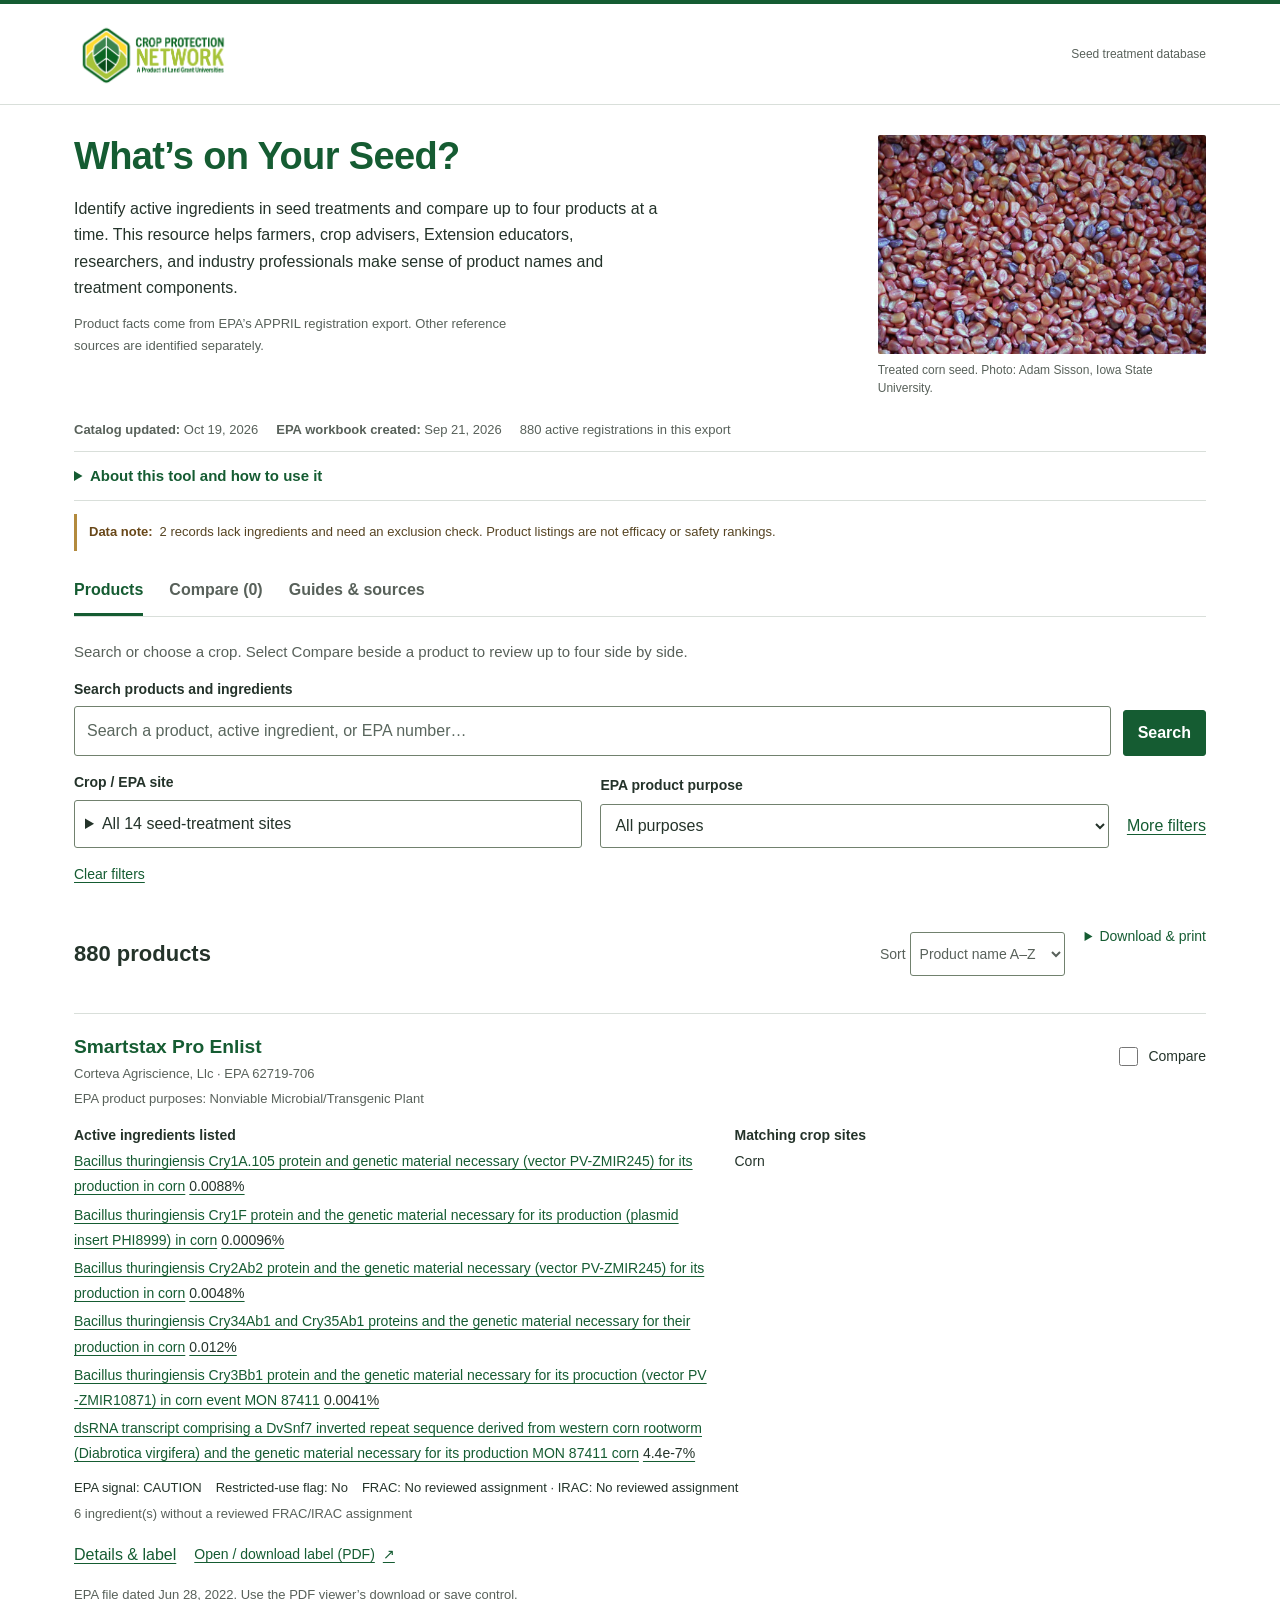
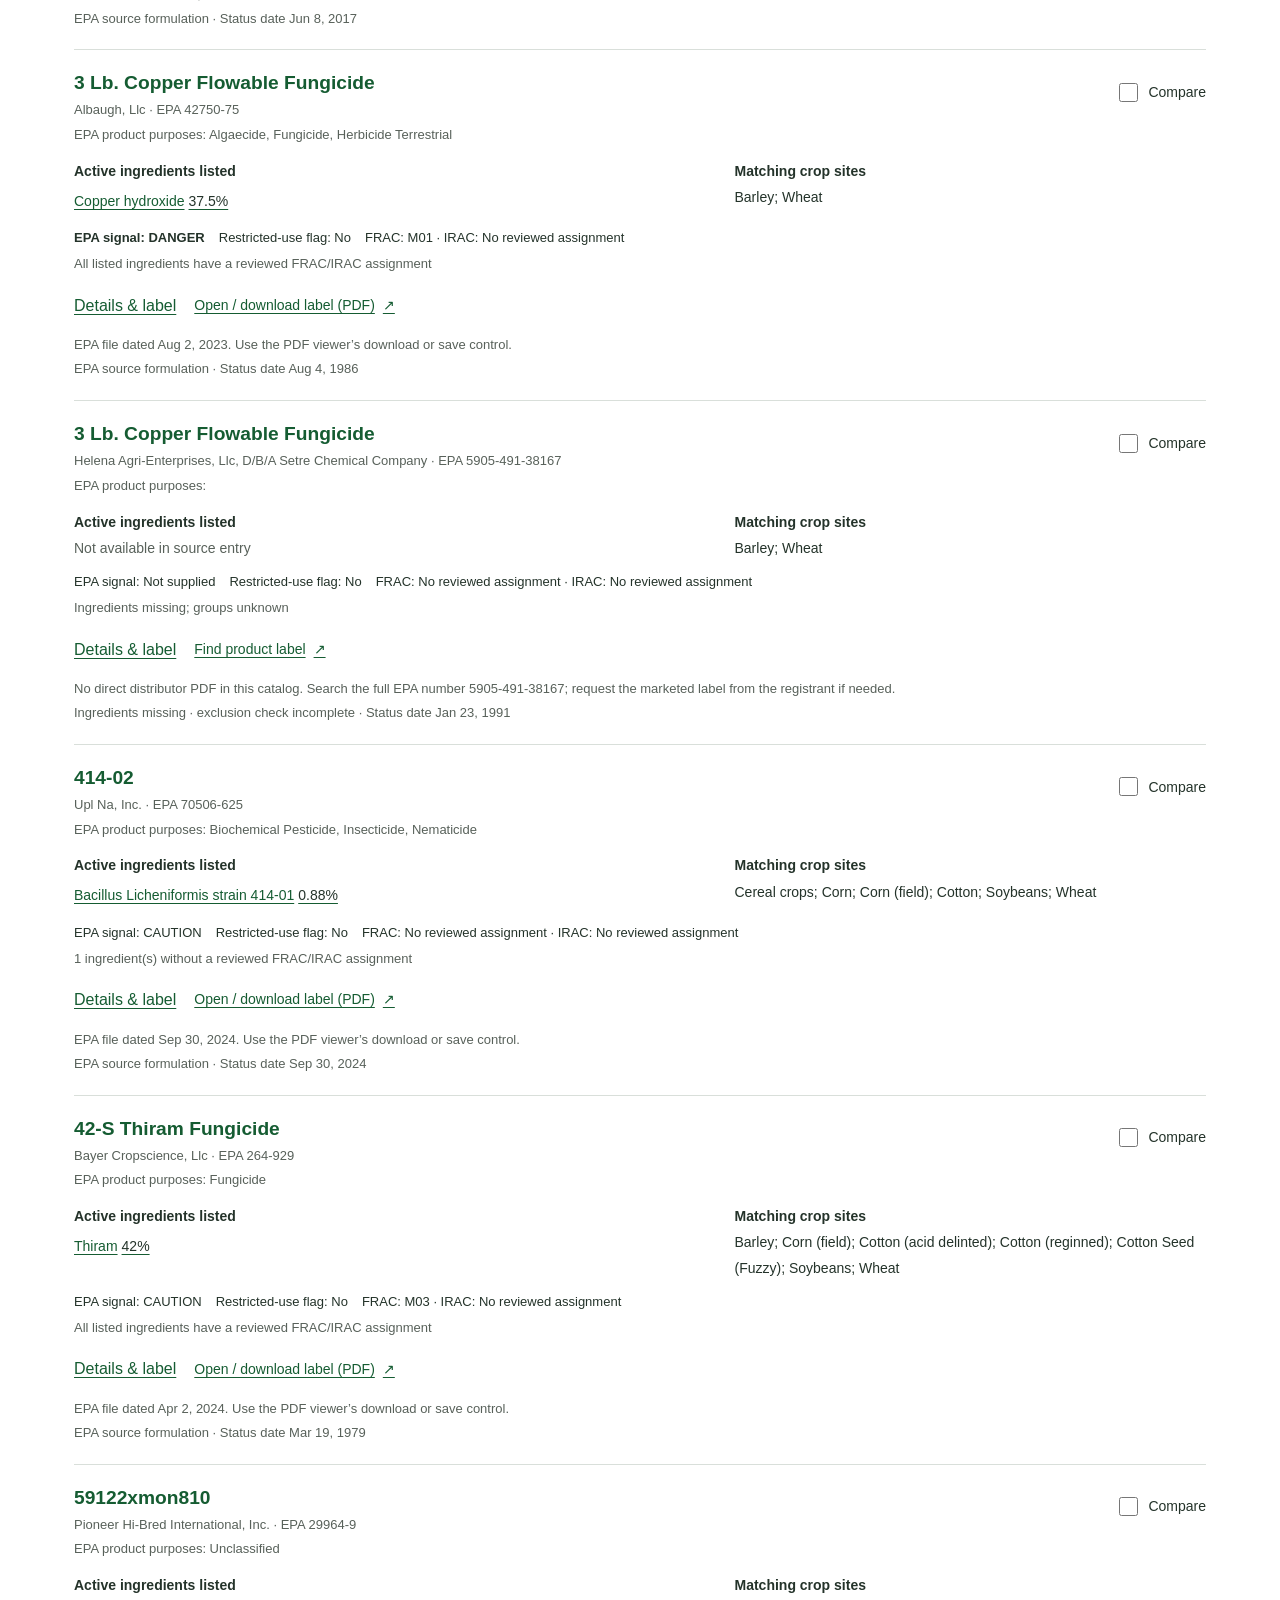
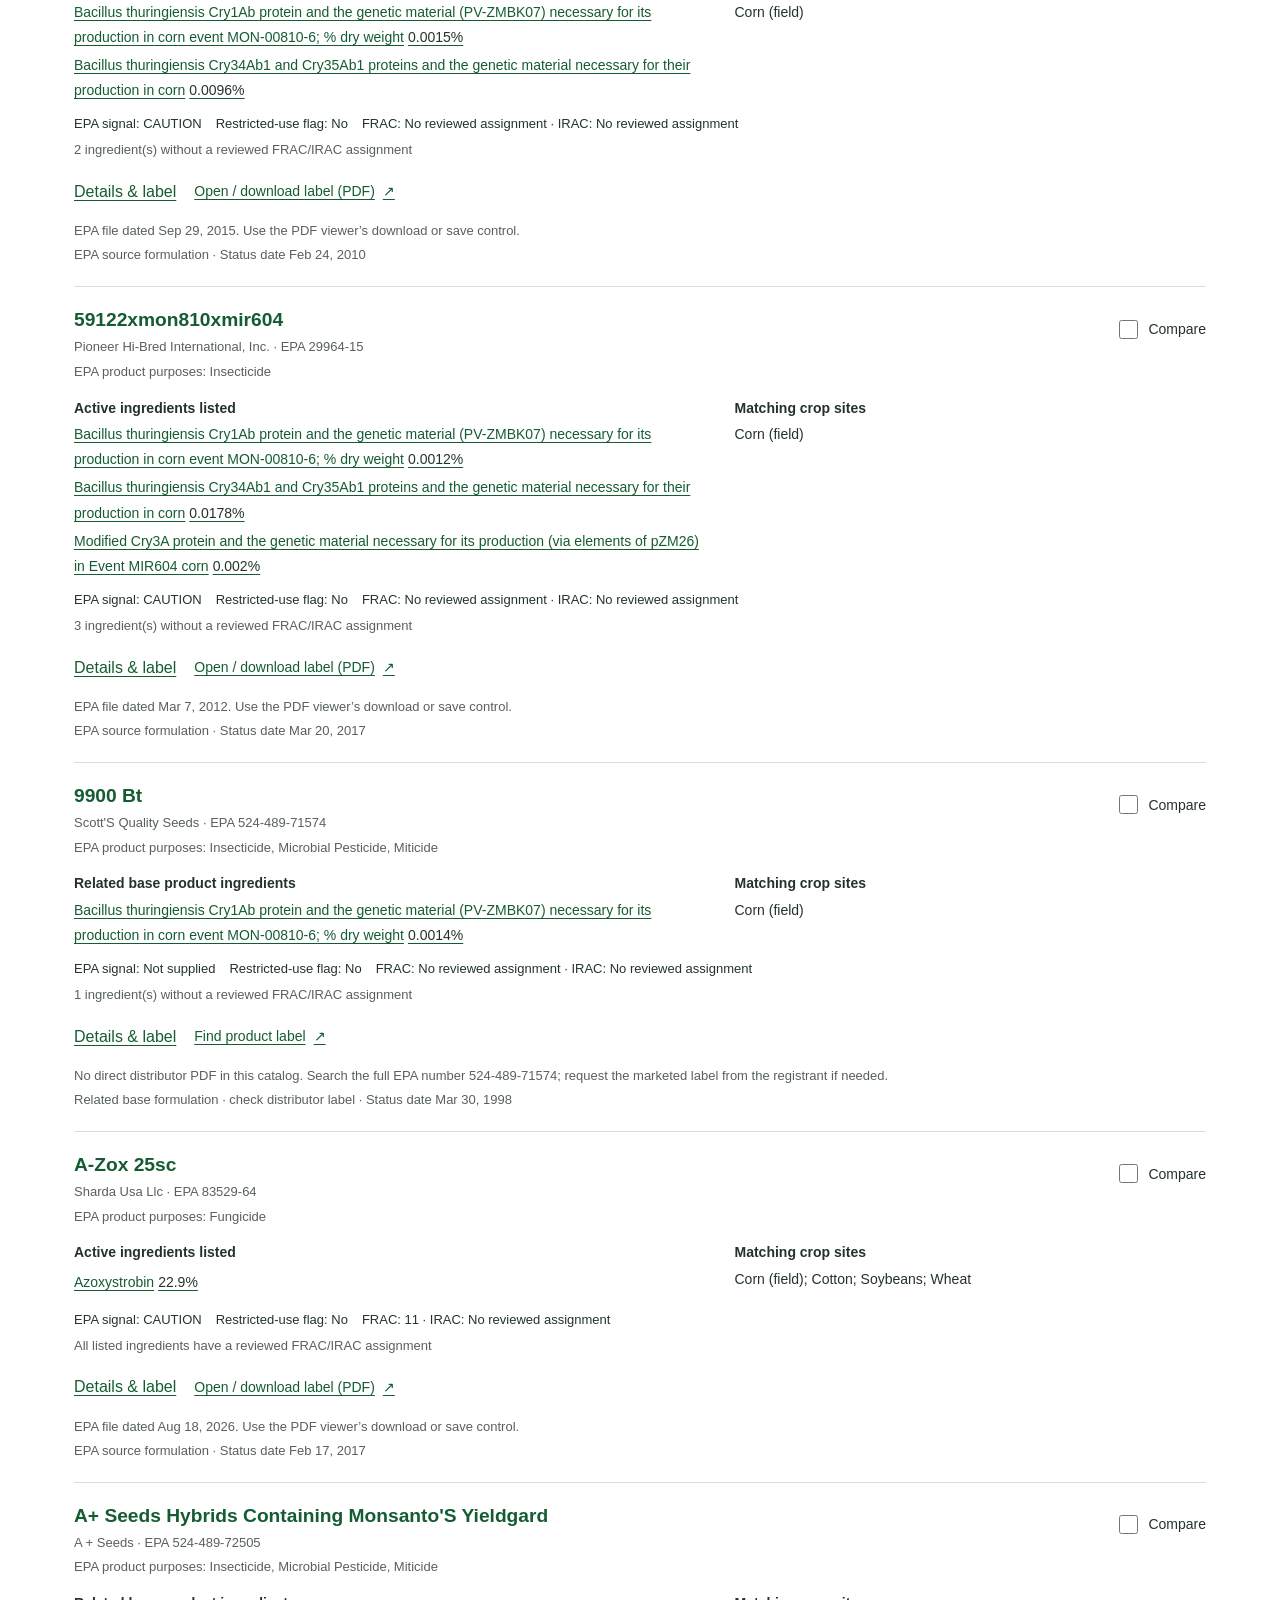
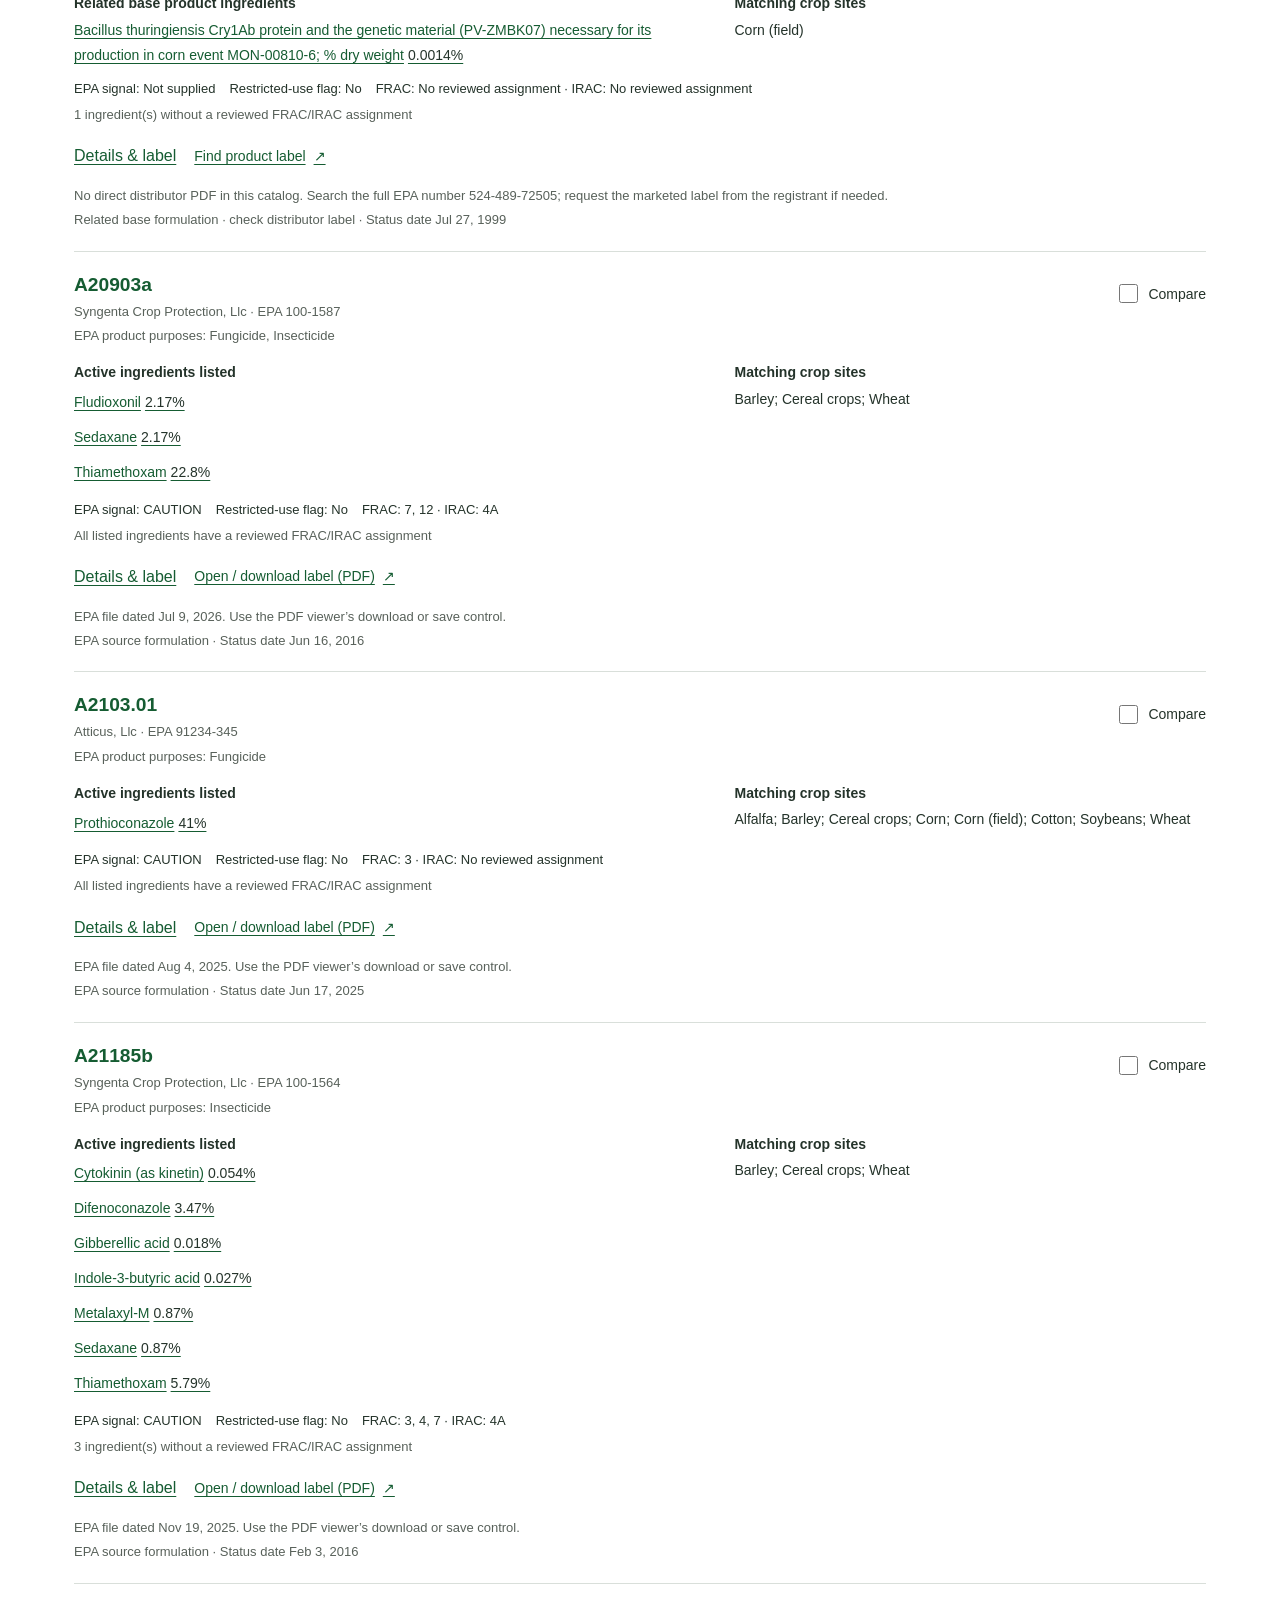
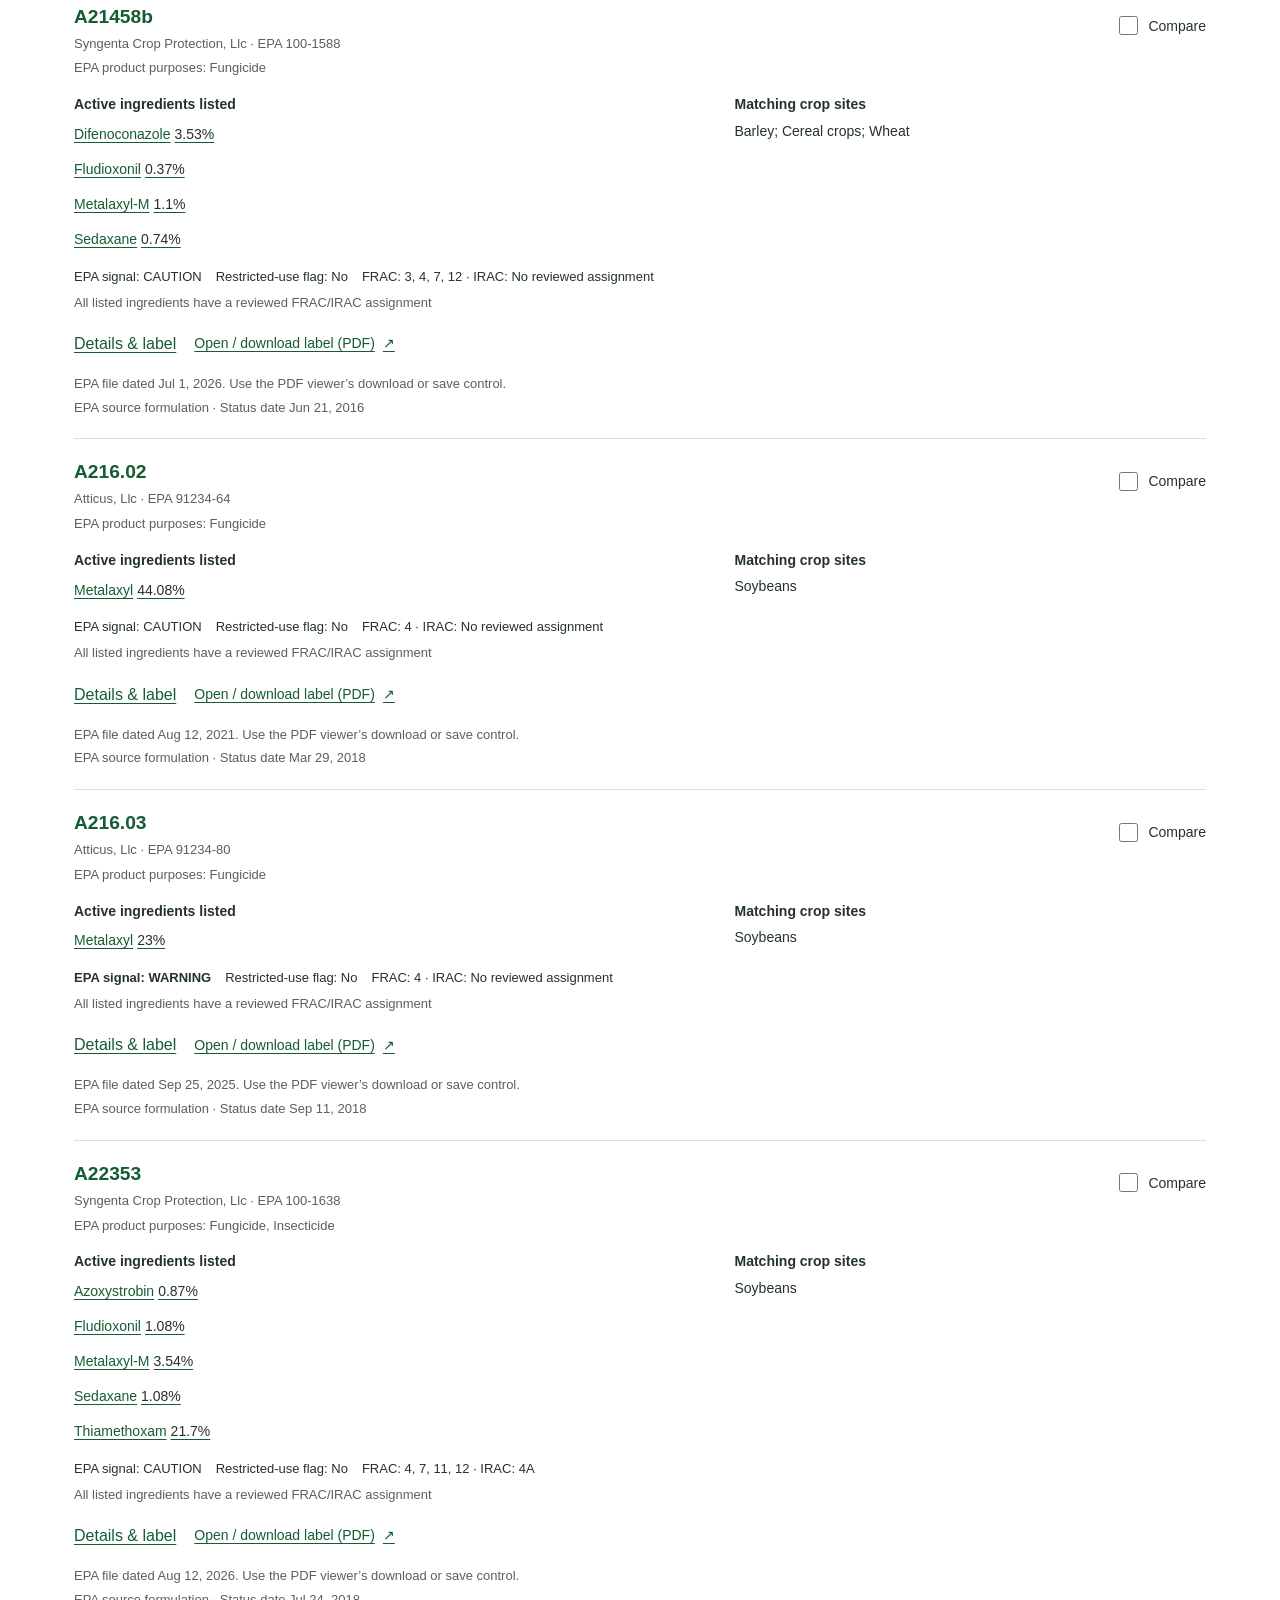
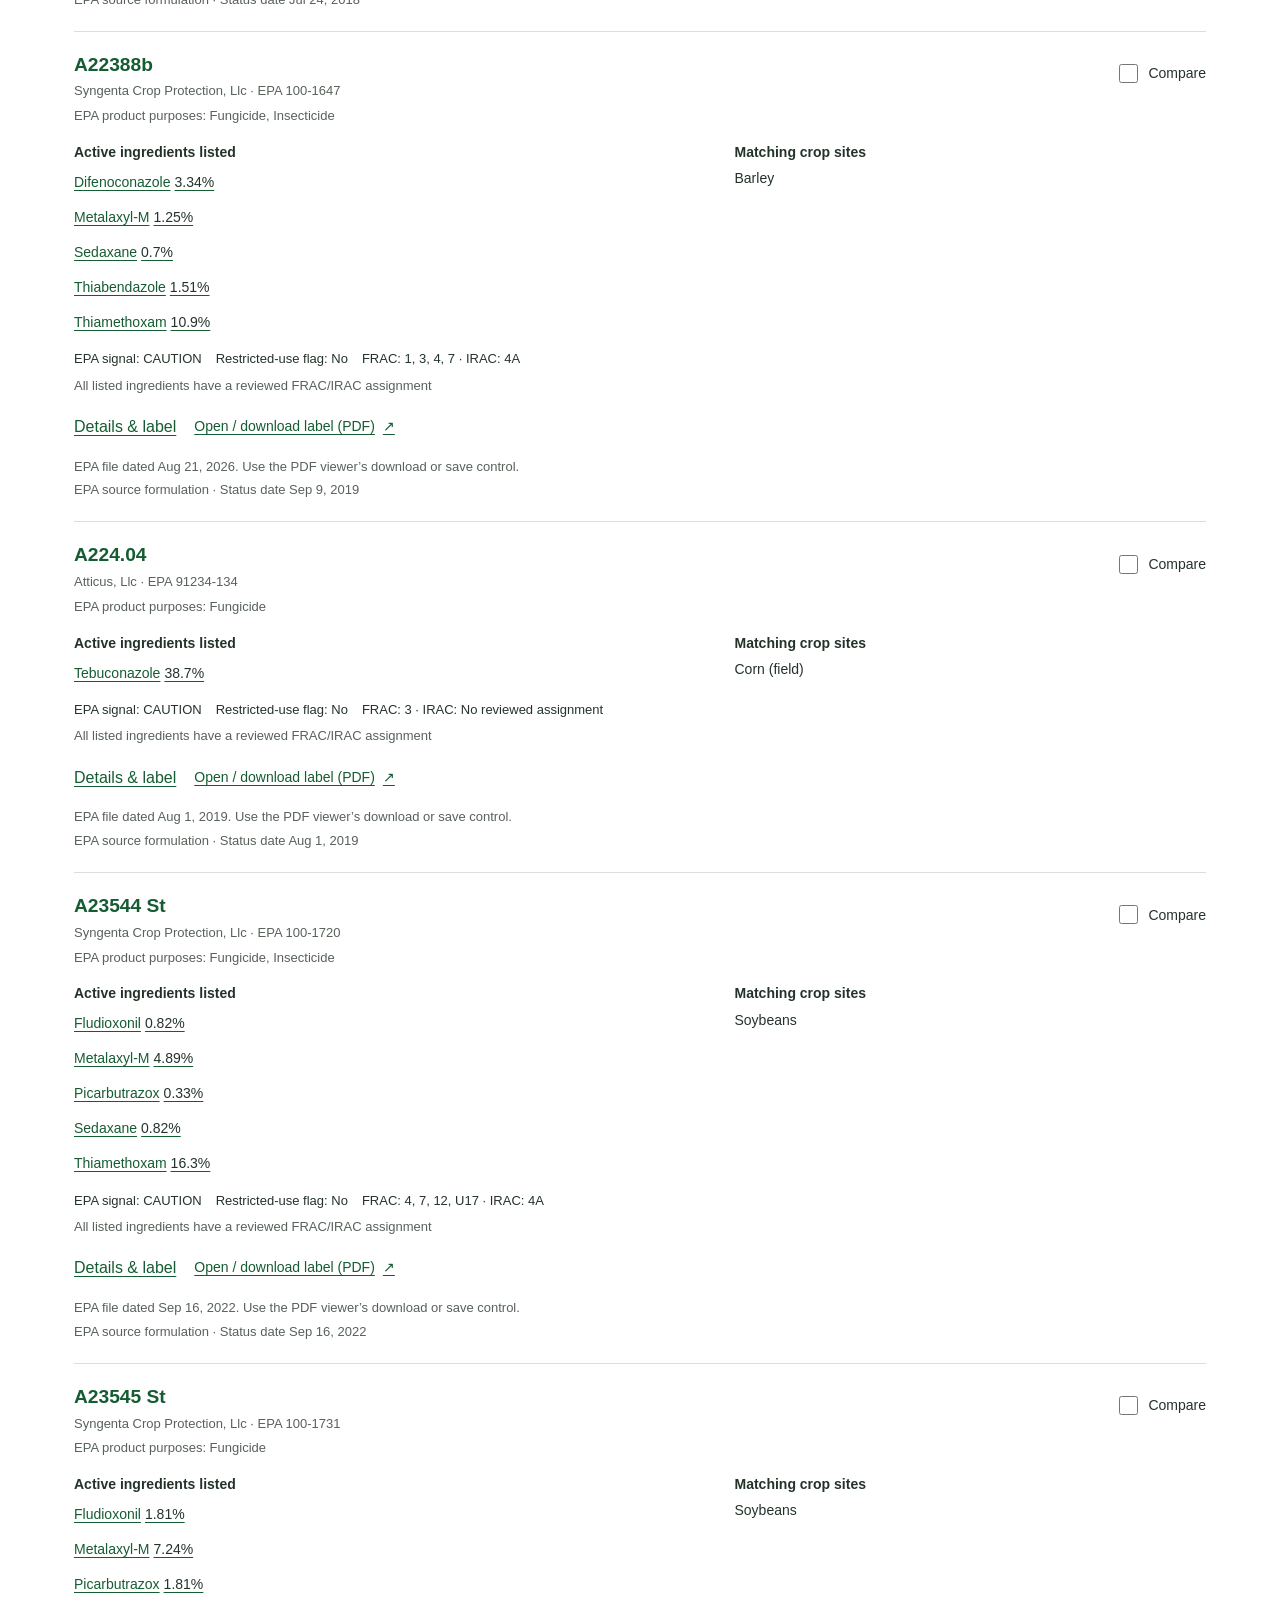
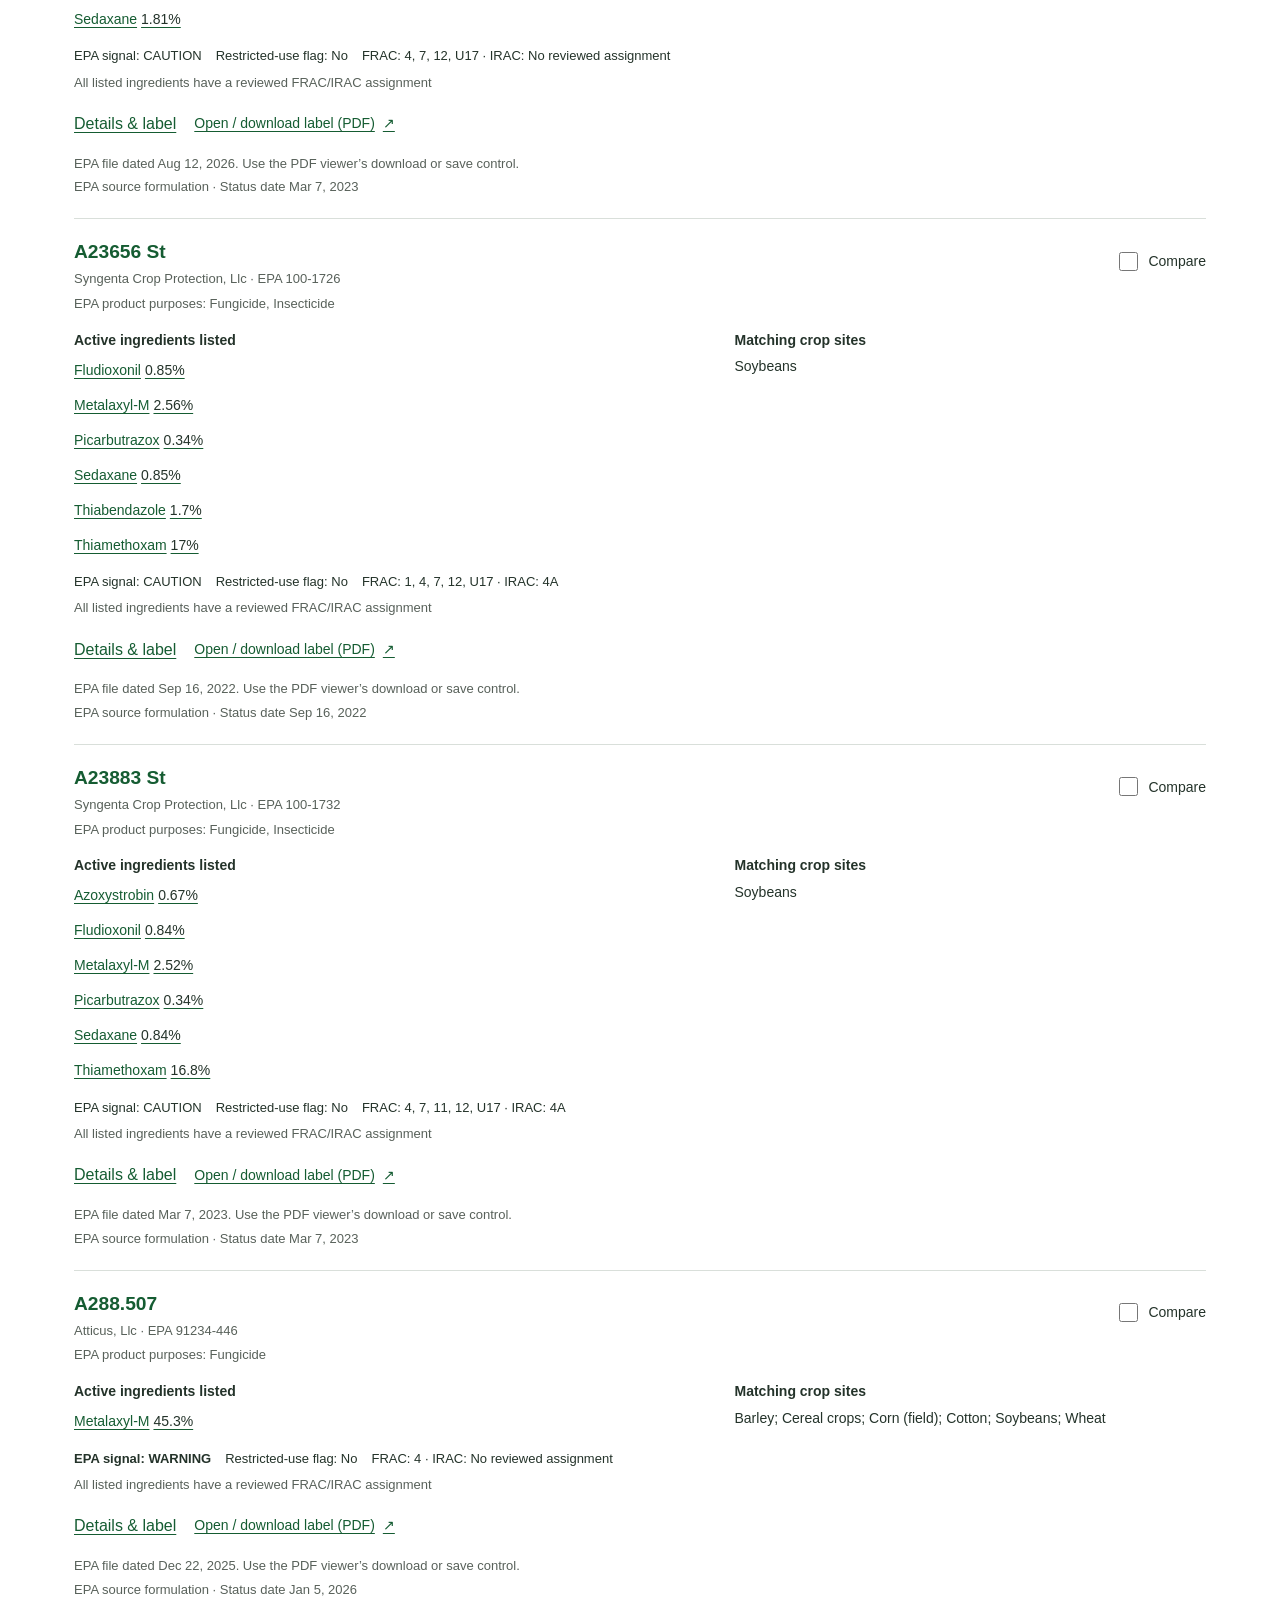
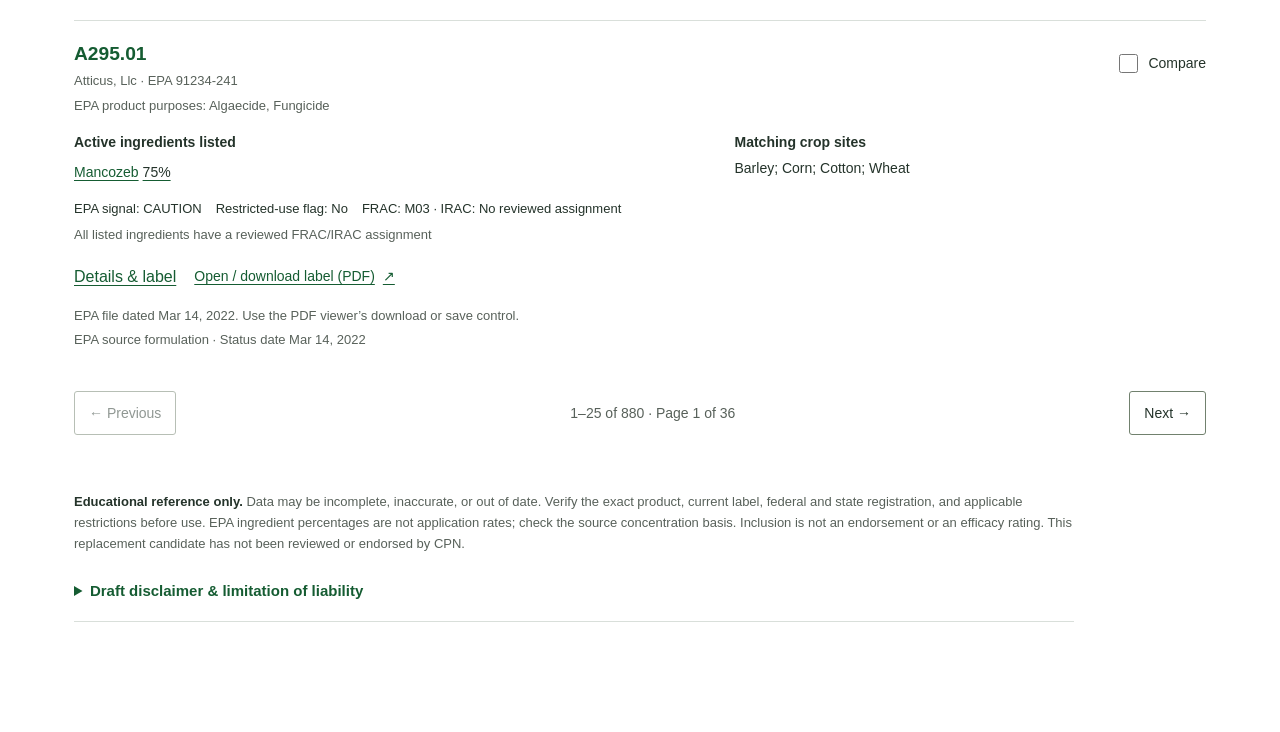
==== commit 4cf6a979: "Simplify About this tool section heading" ====
--- a/seed-treatment-database/static/index.html
+++ b/seed-treatment-database/static/index.html
@@ -227,7 +227,7 @@
 .matrix-slot.filled{border-style:solid;border-top:4px solid var(--green);background:white;padding-top:12px}
 .matrix-slot h3{font:700 22px/1.2 var(--font-heading);margin:6px 0;overflow-wrap:anywhere}
 .matrix-slot p{font-size:12px;margin:5px 0;color:var(--muted)}
-.matrix-controls{display:grid;grid-template-columns:minmax(150px,1fr) minmax(180px,1.4fr) auto minmax(160px,.8fr);gap:12px;align-items:end;background:white;border:1px solid var(--line);padding:18px;border-radius:6px}
+.matrix-controls{display:grid;grid-template-columns:minmax(150px,1fr) minmax(180px,1.4fr) auto;gap:12px;align-items:end;background:white;border:1px solid var(--line);padding:18px;border-radius:6px}
 .matrix-controls .field{margin:0;min-width:0}
 .matrix-controls select{max-width:100%}
 .matrix-controls button{margin-bottom:1px}
@@ -444,35 +444,24 @@
 </section>
 <div class="shell introduction-details">
 <div class="catalog-summary" id="catalog-summary" aria-label="Catalog dates">Connecting to the catalog…</div>
-<details class="about-tool" id="about-tool"><summary>About this tool, how to use it, and citation</summary>
+<details class="about-tool" id="about-tool"><summary>About this tool and how to use it</summary>
 <div class="about-copy">
 <h2>What it is and who it is for</h2><p>What’s on Your Seed? is an interactive product-identification and education resource for people who grow crops, advise farmers, teach, or work with seed treatments. Its purpose is to help users understand what is in a product and compare reported product facts.</p>
 <h2>How it works</h2><p>The catalog uses EPA’s APPRIL Excel export to identify active registrations matching the seed-treatment sites listed in the crop filter. Records retain their full EPA registration numbers. Ingredient classifications and guidance come from separately identified references; saved Greenbook and CDMS references are distinguished from EPA data.</p><p>Known deltamethrin products and grain-storage-only entries are excluded. Crop groups are not expanded into unverified uses. Missing ingredient information is flagged for review. Federal registration does not establish state approval.</p>
-<h2>How to use it</h2><ol><li>Search a product name, ingredient, or EPA number. Narrow results by crop or purpose; open <strong>More filters</strong> for state evidence, technology, resistance groups, hazards, company, and dates.</li><li>Read the ingredients and source notes. Open <strong>Details &amp; label</strong> for the full product record, or follow its label link.</li><li>Select <strong>Compare</strong> beside up to four products, then open <strong>Compare</strong> to view the complete matrix. Downloads and printing are grouped with the results.</li><li>Open <strong>Guides &amp; sources</strong> for abbreviations, ingredient information, treatment types, signal words, warnings, and source details.</li></ol>
+<h2>How to use it</h2><ol><li>Search a product name, ingredient, or EPA number. Narrow results by crop or purpose; open <strong>More filters</strong> for technology, resistance groups, hazards, company, and dates.</li><li>Read the ingredients and source notes. Open <strong>Details &amp; label</strong> for the full product record, or follow its label link.</li><li>Select <strong>Compare</strong> beside up to four products, then open <strong>Compare</strong> to view the complete matrix. Downloads and printing are grouped with the results.</li><li>Open <strong>Guides &amp; sources</strong> for abbreviations, ingredient information, treatment types, signal words, warnings, and source details.</li></ol>
 <h2>Dates and updates</h2><p id="about-dates">Catalog dates will appear when data are loaded.</p><p id="about-update-mode">Downloaded copies are fixed snapshots. The hosted tool reads its published catalog.</p>
 <h2>How to cite this version</h2><p id="tool-citation">Citation details will appear when data are loaded.</p><p class="small muted">This is a suggested citation for this repository version. Final CPN authorship, publication URL, and any DOI require CPN editorial confirmation.</p>
 </div></details>
 <div class="notice" id="notice" role="status" aria-atomic="true">Loading the database…</div>
 </div>
-<main class="shell" id="main" tabindex="-1"><nav class="tabs" aria-label="Tool views" role="tablist"><button role="tab" id="tab-products" tabindex="0" aria-selected="true" aria-controls="products" data-tab="products">Products</button><button role="tab" id="tab-matrix" tabindex="-1" aria-selected="false" aria-controls="matrix" data-tab="matrix">Compare <span id="nav-selected-count">(0)</span></button><button role="tab" id="tab-resources" tabindex="-1" aria-selected="false" aria-controls="resources" data-tab="resources">Guides &amp; sources</button></nav><section id="products" role="tabpanel" tabindex="0" aria-labelledby="tab-products"><p class="search-instruction">Search or choose a crop. Select Compare beside a product to review up to four side by side.</p><form class="product-search" id="product-search"><div class="search"><label for="query">Search products and ingredients</label><input id="query" type="search" placeholder="Search a product, active ingredient, or EPA number…"></div><button class="solid" type="submit">Search</button></form><div class="quick-filters"><div class="field"><span id="crop-label">Crop / EPA site</span><details class="site-picker"><summary id="site-summary" aria-describedby="crop-label">All 14 seed-treatment sites</summary><div class="site-options" id="site-options" role="group" aria-labelledby="crop-label"></div></details></div><label class="field"><span>EPA product purpose</span><select id="purpose"><option value="">All purposes</option><option>Fungicide</option><option>Insecticide</option><option>Nematicide</option><option>Biological</option><option>Unclassified</option></select></label><button id="mobile-filter" class="mobile-filters" aria-expanded="false" aria-controls="filters">More filters</button></div><aside class="filter" id="filters" aria-label="Additional product filters"><h2 id="filter-title" tabindex="-1">More filters</h2><div class="advanced-fields"><label class="field"><span>Technology type</span><select id="technology"><option value="">All technologies</option></select></label><details class="state-filters"><summary>Federal &amp; state registration</summary><label class="field"><span>State / jurisdiction</span><select id="state"><option value="">All states</option></select></label><label class="field"><span>Show treatments with</span><select id="state-status" aria-describedby="state-help" disabled>
-<option value="positive">Federal active + state registered (including restricted)</option>
-<option value="official">Federal active + state registered</option>
-<option value="restricted">Federal active + state registered with restrictions</option>
-<option value="negative">State reports not registered / inactive</option>
-<option value="unknown">State registration not verified</option>
-<option value="review">State evidence needs review</option>
-<option value="federal-review">Federal active status not verified</option>
-<option value="all">All products; show federal &amp; state evidence</option>
-<option value="provider">Provider reports available (not state approval)</option>
-<option value="provider-negative">Provider reports unavailable (not a prohibition)</option>
-</select></label><p class="small muted" id="state-help">Choose a state. Registered results require an active EPA export record and current state-authority evidence for the full EPA number. Restrictions remain conditions to follow; these results do not establish permission for a particular crop or use. Provider availability is separate.</p></details><details><summary>Groups &amp; EPA hazards</summary><label class="field"><span>FRAC fungicide group</span><select id="frac"><option value="">All FRAC groups</option></select></label><label class="field"><span>IRAC insecticide group</span><select id="irac"><option value="">All IRAC groups</option></select></label><label class="field"><span>EPA signal word</span><select id="signal"><option value="">All signal words</option><option value="DANGER">DANGER</option><option value="WARNING">WARNING</option><option value="CAUTION">CAUTION</option><option value="NONE">None reported by EPA</option><option value="NOT_SUPPLIED">Not supplied / needs review</option></select></label><label class="field"><span>EPA restricted-use flag</span><select id="rup"><option value="">All flags</option><option value="yes">Yes</option><option value="no">No</option><option value="unknown">Not supplied</option></select></label></details><details class="record-filters"><summary>Company &amp; ingredient evidence</summary><label class="field"><span>Registrant / manufacturer</span><select id="manufacturer"><option value="">All companies</option></select></label><label class="field"><span>Ingredient data</span><select id="quality"><option value="">All records</option><option value="verified">EPA row · complete percentages</option><option value="base-linked">Related base formulation</option><option value="needs-review">Needs review / missing fields</option></select></label></details><details><summary>Registration status &amp; dates</summary><label class="field"><span>Status group</span><input value="Active Products" disabled></label><label class="field"><span>Status date – start</span><input type="date" id="start" aria-describedby="date-help date-error"></label><label class="field"><span>Status date – end</span><input type="date" id="end" aria-describedby="date-help date-error"></label><p class="small muted" id="date-help">Start is blank; end defaults to today. Uses EPA status dates.</p><p id="date-error" class="field-error" hidden></p></details><div class="side-note"><strong>Seed treatment only.</strong> Grain-storage-only products and all deltamethrin products are excluded. Crop groups are not expanded into unverified uses.</div></div><button id="apply-filters" class="solid mobile-filters">Show results</button></aside><div class="reset-row"><button class="text-action" id="reset" aria-label="Reset all product filters and search">Clear filters</button></div><div class="results-tools"><div class="result-heading"><h3 id="count" tabindex="-1"></h3><label class="small muted">Sort <select id="sort" aria-label="Sort products"><option value="name">Product name A–Z</option><option value="updated">Status date, newest</option></select></label></div><details class="downloads"><summary>Download &amp; print</summary><div class="download-actions"><button id="export" class="text-action">Export results</button><button id="export-labels" class="text-action" aria-describedby="label-help">Export label links</button><button type="button" class="text-action" id="print-results">Print this view</button><p id="label-help" class="small muted label-help">Open a label PDF and use its download / save control. <strong>Export label links</strong> saves a CSV for all matching products across every page; reset filters to include the full catalog. PDF documents require an internet connection.</p></div></details></div><p id="state-filter-summary" class="small muted" role="status" hidden></p><div id="applied" class="applied" role="group" aria-label="Applied product filters"></div><div id="results" role="region" aria-labelledby="count"></div><nav id="pager" class="pager" aria-label="Product result pages"><button id="page-prev">← Previous</button><span id="page-label"></span><button id="page-next">Next →</button></nav></section>
+<main class="shell" id="main" tabindex="-1"><nav class="tabs" aria-label="Tool views" role="tablist"><button role="tab" id="tab-products" tabindex="0" aria-selected="true" aria-controls="products" data-tab="products">Products</button><button role="tab" id="tab-matrix" tabindex="-1" aria-selected="false" aria-controls="matrix" data-tab="matrix">Compare <span id="nav-selected-count">(0)</span></button><button role="tab" id="tab-resources" tabindex="-1" aria-selected="false" aria-controls="resources" data-tab="resources">Guides &amp; sources</button></nav><section id="products" role="tabpanel" tabindex="0" aria-labelledby="tab-products"><p class="search-instruction">Search or choose a crop. Select Compare beside a product to review up to four side by side.</p><form class="product-search" id="product-search"><div class="search"><label for="query">Search products and ingredients</label><input id="query" type="search" placeholder="Search a product, active ingredient, or EPA number…"></div><button class="solid" type="submit">Search</button></form><div class="quick-filters"><div class="field"><span id="crop-label">Crop / EPA site</span><details class="site-picker"><summary id="site-summary" aria-describedby="crop-label">All 14 seed-treatment sites</summary><div class="site-options" id="site-options" role="group" aria-labelledby="crop-label"></div></details></div><label class="field"><span>EPA product purpose</span><select id="purpose"><option value="">All purposes</option><option>Fungicide</option><option>Insecticide</option><option>Nematicide</option><option>Biological</option><option>Unclassified</option></select></label><button id="mobile-filter" class="mobile-filters" aria-expanded="false" aria-controls="filters">More filters</button></div><aside class="filter" id="filters" aria-label="Additional product filters"><h2 id="filter-title" tabindex="-1">More filters</h2><div class="advanced-fields"><label class="field"><span>Technology type</span><select id="technology"><option value="">All technologies</option></select></label><details><summary>Groups &amp; EPA hazards</summary><label class="field"><span>FRAC fungicide group</span><select id="frac"><option value="">All FRAC groups</option></select></label><label class="field"><span>IRAC insecticide group</span><select id="irac"><option value="">All IRAC groups</option></select></label><label class="field"><span>EPA signal word</span><select id="signal"><option value="">All signal words</option><option value="DANGER">DANGER</option><option value="WARNING">WARNING</option><option value="CAUTION">CAUTION</option><option value="NONE">None reported by EPA</option><option value="NOT_SUPPLIED">Not supplied / needs review</option></select></label><label class="field"><span>EPA restricted-use flag</span><select id="rup"><option value="">All flags</option><option value="yes">Yes</option><option value="no">No</option><option value="unknown">Not supplied</option></select></label></details><details class="record-filters"><summary>Company &amp; ingredient evidence</summary><label class="field"><span>Registrant / manufacturer</span><select id="manufacturer"><option value="">All companies</option></select></label><label class="field"><span>Ingredient data</span><select id="quality"><option value="">All records</option><option value="verified">EPA row · complete percentages</option><option value="base-linked">Related base formulation</option><option value="needs-review">Needs review / missing fields</option></select></label></details><details><summary>Registration status &amp; dates</summary><label class="field"><span>Status group</span><input value="Active Products" disabled></label><label class="field"><span>Status date – start</span><input type="date" id="start" aria-describedby="date-help date-error"></label><label class="field"><span>Status date – end</span><input type="date" id="end" aria-describedby="date-help date-error"></label><p class="small muted" id="date-help">Start is blank; end defaults to today. Uses EPA status dates.</p><p id="date-error" class="field-error" hidden></p></details><div class="side-note"><strong>Seed treatment only.</strong> Grain-storage-only products and all deltamethrin products are excluded. Crop groups are not expanded into unverified uses.</div></div><button id="apply-filters" class="solid mobile-filters">Show results</button></aside><div class="reset-row"><button class="text-action" id="reset" aria-label="Reset all product filters and search">Clear filters</button></div><div class="results-tools"><div class="result-heading"><h3 id="count" tabindex="-1"></h3><label class="small muted">Sort <select id="sort" aria-label="Sort products"><option value="name">Product name A–Z</option><option value="updated">Status date, newest</option></select></label></div><details class="downloads"><summary>Download &amp; print</summary><div class="download-actions"><button id="export" class="text-action">Export results</button><button id="export-labels" class="text-action" aria-describedby="label-help">Export label links</button><button type="button" class="text-action" id="print-results">Print this view</button><p id="label-help" class="small muted label-help">Open a label PDF and use its download / save control. <strong>Export label links</strong> saves a CSV for all matching products across every page; reset filters to include the full catalog. PDF documents require an internet connection.</p></div></details></div><div id="applied" class="applied" role="group" aria-label="Applied product filters"></div><div id="results" role="region" aria-labelledby="count"></div><nav id="pager" class="pager" aria-label="Product result pages"><button id="page-prev">← Previous</button><span id="page-label"></span><button id="page-next">Next →</button></nav></section>
 <section id="matrix" role="tabpanel" tabindex="0" aria-labelledby="tab-matrix" hidden>
 <div class="matrix-heading"><div><h2 id="matrix-title" tabindex="-1">Seed Treatment Side-by-Side Comparison Matrix</h2><p class="small muted">Compare registration, composition, target pests and label specifications for up to four formulations.</p><strong id="matrix-count" class="small"></strong></div><div class="matrix-actions"><button id="matrix-export" disabled>Export matrix CSV ↓</button><button id="matrix-print" disabled>Print / Save PDF</button><button id="matrix-clear" class="quiet" disabled>Clear selection</button></div></div>
 <div id="matrix-selection" class="matrix-selection"></div>
-<div class="matrix-controls"><label class="field"><span>Search formulations</span><input type="search" id="matrix-search" placeholder="Product, ingredient or EPA number"></label><label class="field"><span>Choose a formulation</span><select id="matrix-picker" aria-describedby="matrix-matches"></select></label><button id="matrix-add" class="solid">Add to matrix</button><label class="field"><span>Compare state evidence</span><select id="matrix-state"><option value="">All states / jurisdictions</option></select></label></div><p id="matrix-matches" class="small muted" role="status" aria-atomic="true"></p>
+<div class="matrix-controls"><label class="field"><span>Search formulations</span><input type="search" id="matrix-search" placeholder="Product, ingredient or EPA number"></label><label class="field"><span>Choose a formulation</span><select id="matrix-picker" aria-describedby="matrix-matches"></select></label><button id="matrix-add" class="solid">Add to matrix</button></div><p id="matrix-matches" class="small muted" role="status" aria-atomic="true"></p>
 <p id="matrix-note" class="matrix-context"></p><div id="matrix-body"></div>
 </section>
-<section id="resources" role="tabpanel" tabindex="0" aria-labelledby="tab-resources" hidden><h2>Guides &amp; sources</h2><details class="guide-block" id="registration-guide"><summary>Federal registration, state registration &amp; permitted uses</summary><div class="guide-copy"><p>The state filter checks two separate records: active federal registration in the dated EPA export, and a state-authority registration report for the exact full EPA number. Registered results include restricted registrations; their conditions remain binding. A federal restricted-use flag is separate from state restrictions.</p><p>“Not registered / inactive” is an explicit state-source report, not a determination about every possible existing-stock use. Missing, expired, conflicting or not-yet-effective evidence cannot establish registration. A provider’s availability report is never treated as state approval.</p><p>Confirm that the source product name matches the marketed brand, and check the current container label, seed tag, crop, application method, treatment location, planting location and applicable state restrictions. A state listing for another brand under the same EPA number does not establish registration of your brand. This tool does not resolve special-local-need registrations, emergency exemptions, existing-stock provisions or local requirements.</p><p>Sources: <a href="https://www.epa.gov/pesticide-registration/about-pesticide-registration" target="_blank" rel="noopener noreferrer">EPA registration and label requirements</a>; <a href="https://www.epa.gov/pesticide-registration/types-registrations-under-fifra" target="_blank" rel="noopener noreferrer">EPA registration types and state restrictions</a>; <a href="https://www.npirs.org/public" target="_blank" rel="noopener noreferrer">NPIRS state-data coverage</a>.</p></div></details><details class="guide-block" id="seed-abbreviations">
+<section id="resources" role="tabpanel" tabindex="0" aria-labelledby="tab-resources" hidden><h2>Guides &amp; sources</h2><details class="guide-block" id="seed-abbreviations">
 <summary class="cursor-interaction">Abbreviations &amp; terms</summary>
 <div class="guide-copy">
 <p>Full names and plain-language explanations for abbreviations used in product information, treatment guidance, and source references.</p>
@@ -563,55 +552,6 @@
 }
 function exportLabelLinks(){if(!filtered.length)return;const blob=new Blob([labelLinksCsv()],{type:'text/csv;charset=utf-8'}),url=URL.createObjectURL(blob),a=document.createElement('a');a.href=url;a.download='CPN-label-links-'+localDate()+'.csv';a.click();setTimeout(()=>URL.revokeObjectURL(url),2000);toast(filtered.length+' products exported in the label-link CSV. PDF documents are opened separately.');}
 const chip=(s,cls='')=>`<span class="chip ${cls}">${esc(s)}</span>`;
-const jurisdictions=()=>catalog.state_registration?.jurisdictions||{};
-const stateReports=(p,st)=> (catalog.state_registration?.records||[]).filter(r=>r.registration_number===p.registration_number&&(!st||r.jurisdiction===st));
-const stateDate=value=>typeof value==='string'&&/^\d{4}-\d{2}-\d{2}$/.test(value)&&!Number.isNaN(Date.parse(value+'T00:00:00Z'))&&new Date(value+'T00:00:00Z').toISOString().slice(0,10)===value;
-const needsStateReview=r=>!stateDate(r.observed_on)||!stateDate(r.review_due)||r.observed_on>localDate()||r.review_due<r.observed_on||r.review_due<localDate()||!!(r.expires_on&&(!stateDate(r.expires_on)||r.expires_on<localDate()))||!!(r.effective_on&&(!stateDate(r.effective_on)||r.effective_on>localDate()));
-function federalEvidence(p){
- const statuses=['Registered','Conditionally Registered','Reregistered','Conditionally Reregistered','Reinstated'];
- const active=p.epa_verified===true&&p.status==='Active Products'&&statuses.includes(p.epa_status)&&stateDate(p.source_snapshot_date)&&p.source_snapshot_date<=localDate();
- return {active,label:active?'Active in EPA export ('+fmt(p.source_snapshot_date)+')':'Active federal registration not verified in this catalog'};
-}
-function summarizeStateRecords(records,provider=false){
- if(!records.length)return {key:'unknown',label:provider?'Provider availability not supplied':'Not verified — no state-authority record',records};
- const fresh=records.filter(r=>!needsStateReview(r));
- if(!fresh.length)return {key:'review',label:'Needs review — expired, outdated or not-yet-effective evidence',records};
- const values=[...new Set(fresh.map(r=>r.status))];
- if(values.length>1)return {key:'review',label:'Needs review — conflicting source reports',records};
- const status=values[0];
- const labels=provider?{yes:'Available — provider report only',no:'Unavailable — provider report only',restricted:'Restrictions — provider report only',unknown:'Provider availability not verified'}:{yes:'Registered — state-authority report',no:'Not registered / inactive — state-authority report',restricted:'Registered with restrictions — state-authority report',unknown:'Not verified — state source does not establish registration'};
- return {key:status==='yes'?(provider?'provider':'official'):status==='no'?'negative':status==='restricted'?'restricted':'unknown',label:labels[status]||'Not verified',records};
-}
-function providerEvidence(p,st){return summarizeStateRecords(stateReports(p,st).filter(r=>r.evidence_kind==='provider_availability'),true);}
-function stateEvidence(p,st){
- const records=stateReports(p,st).filter(r=>r.evidence_kind==='state_authority');
- const valid=records.filter(r=>['direct_source','authorized_feed'].includes(r.retrieval_basis)&&r.source_url&&safeUrl(r.source_url)!=='#'&&r.source_product_name&&r.notes?.trim());
- if(valid.length!==records.length)return {key:'review',label:'Needs review — incomplete state-authority provenance',records};
- const names=new Set([p.name,...(p.aliases||[])].filter(Boolean).map(norm));
- const matching=valid.filter(r=>names.has(norm(r.source_product_name)));
- if(valid.length&&!matching.length)return {key:'review',label:'Needs review — state source names a different product brand',records};
- return summarizeStateRecords(matching);
-}
-function stateMatches(p,st,mode){
- if(!st||mode==='all')return true;
- const k=stateEvidence(p,st).key,active=federalEvidence(p).active;
- if(mode==='positive')return active&&['official','restricted'].includes(k);
- if(['official','restricted'].includes(mode))return active&&k===mode;
- if(mode==='provider')return active&&providerEvidence(p,st).key==='provider';
- if(mode==='provider-negative')return providerEvidence(p,st).key==='negative';
- if(mode==='federal-review')return !active;
- return k===mode;
-}
-function stateList(p,key){return Object.keys(jurisdictions()).filter(st=>(key==='provider'?providerEvidence(p,st):stateEvidence(p,st)).key===key).map(st=>jurisdictions()[st]).join('; ')||'None documented';}
-function stateRestrictions(p,st){return stateReports(p,st).filter(r=>r.evidence_kind==='state_authority'&&r.status==='restricted').map(r=>(jurisdictions()[r.jurisdiction]||r.jurisdiction)+' ('+r.source_product_name+'): '+r.notes+(needsStateReview(r)?' [Needs review]':'')+' — '+r.source+'; '+r.source_url).join('\n')||'No state restriction details documented; this does not mean unrestricted use.';}
-function stateResultText(p,st){const s=stateEvidence(p,st),v=providerEvidence(p,st);return s.label+' · '+federalEvidence(p).label+(v.records.length?' · '+v.label:'');}
-function stateFilterSummary(){
- const st=$('#state').value,el=$('#state-filter-summary');el.hidden=!st;if(!st)return;
- const counts={official:0,restricted:0,negative:0,unknown:0,review:0};for(const p of catalog.products)counts[stateEvidence(p,st).key]++;
- const authority=(catalog.state_registration?.records||[]).filter(r=>r.jurisdiction===st&&r.evidence_kind==='state_authority').length;
- el.innerHTML='<strong>'+esc(jurisdictions()[st])+':</strong> '+(authority?counts.official+' registered; '+counts.restricted+' registered with restrictions; '+counts.negative+' reported not registered/inactive; '+counts.unknown+' not verified; '+counts.review+' need review.':'No state-authority registration records are loaded. State registration is not verified for any product in this catalog.')+' The default filter requires an active EPA export record and a current state-authority registration report, including registrations with restrictions. Provider availability does not qualify. Check the exact marketed brand, current label, treatment and planting locations, and applicable restrictions. '+link('https://www.npirs.org/state/','Check state registration records')+'.';
-}
-function statePanel(p){const states=Object.entries(jurisdictions()).sort((a,b)=>a[1].localeCompare(b[1])),active=$('#state').value,records=stateReports(p);return `<section class="panel" style="margin:0 0 22px"><h3>Federal &amp; state registration</h3><p><strong>Federal status:</strong> ${esc(federalEvidence(p).label)}. This is a dated source record, not a determination that a proposed use is legal today.</p><p>${active?'<strong>'+esc(jurisdictions()[active])+': '+esc(stateResultText(p,active))+'</strong><br>':''}State-authority reports and provider availability are different evidence types. Neither alone confirms the specific crop, treatment location, planting location, or label use. Check the exact brand, full EPA number, current label and relevant state requirements.</p><p><strong>State-source registration reports:</strong> ${esc(stateList(p,'official'))}<br><strong>State reports registered with restrictions:</strong> ${esc(stateList(p,'restricted'))}<br><strong>Provider reports Yes (not approval):</strong> ${esc(stateList(p,'provider'))}</p>${!records.length?'<p><strong>No state-level evidence has been loaded for this registration.</strong> This means not verified, not not-approved.</p>':''}<details><summary>View all 50 states, D.C. and Puerto Rico</summary><div class="table-scroll" role="region" aria-label="State registration evidence; scroll to view all columns" tabindex="0"><table><caption class="sr-only">State registration and availability evidence</caption><thead><tr><th scope="col">State</th><th scope="col">Status / evidence</th><th scope="col">Source and dates</th></tr></thead><tbody>${states.map(([st,name])=>{const x=stateEvidence(p,st);return `<tr><th scope="row">${esc(name)}</th><td>${esc(x.label)}<br><span class="small muted">${esc(providerEvidence(p,st).label)}</span></td><td>${stateReports(p,st).length?stateReports(p,st).map(r=>`${link(r.source_url,r.source)} (${r.evidence_kind==='state_authority'?'state authority':'provider availability'})<br>Source product: ${esc(r.source_product_name)} · ${esc(r.source_status)}<br>Observed ${esc(fmt(r.observed_on))}; source updated ${esc(fmt(r.source_updated_on))}<br>Review due ${esc(fmt(r.review_due))}${r.expires_on?'; expires '+esc(fmt(r.expires_on)):''}${r.effective_on?'; effective '+esc(fmt(r.effective_on)):''}<br><span class="small muted">${esc(r.notes)}</span>`).join('<hr>'):'No evidence loaded'}</td></tr>`;}).join('')}</tbody></table></div></details><p>${link('https://www.npirs.org/state/','NPIRS state registration lookup')} · ${link('https://www.cdms.net/LabelsSDS/home','CDMS state availability')}</p><p class="small muted">Search by this full registration: ${esc(p.registration_number)}. Distributor products never inherit state status from a base registration. Review deadlines are internal freshness checks, not legal approval or expiration dates.</p></section>`;}
 const moaGroups=(p,scheme)=>[...new Set(p.ingredients.map(a=>ref(a)[scheme+'_code']).filter(Boolean))].sort((a,b)=>a.localeCompare(b,undefined,{numeric:true}));
 const unmappedCount=p=>p.ingredients.filter(a=>!ref(a).frac_code&&!ref(a).irac_code).length;
 const groupText=(p,scheme)=>moaGroups(p,scheme).length?moaGroups(p,scheme).join(', '):'No reviewed assignment';
@@ -662,7 +602,6 @@
 function updateCategoryOptions(){for(const [id,values,label] of [['purpose',catalog.products.flatMap(p=>p.purposes),'All purposes'],['technology',catalog.products.map(p=>p.pesticide_type).filter(Boolean),'All technologies'],['frac',catalog.products.flatMap(p=>moaGroups(p,'frac')),'All FRAC groups'],['irac',catalog.products.flatMap(p=>moaGroups(p,'irac')),'All IRAC groups']]){const value=$('#'+id).value;$('#'+id).innerHTML=`<option value="">${label}</option>`+[...new Set(values)].sort().map(x=>`<option>${esc(x)}</option>`).join('');if(values.includes(value))$('#'+id).value=value;}}
 function setup(){
  scope=catalog.scope||{sites:[]};reference=catalog.ingredient_reference||{};
- $('#state').innerHTML='<option value="">All states</option>'+Object.entries(jurisdictions()).sort((a,b)=>a[1].localeCompare(b[1])).map(([code,name])=>`<option value="${esc(code)}">${esc(name)}</option>`).join('');$('#state-status').value='positive';
  $('#end').value=catalog.meta.status_date_end||localDate();$('#end').max=localDate();$('#start').max=localDate();
  $('#site-options').innerHTML=scope.sites.map(s=>`<label class="check"><input type="checkbox" value="${esc(s)}"><span>${esc(s)}</span></label>`).join('');
  $('#manufacturer').innerHTML='<option value="">All companies</option>'+[...new Set(catalog.products.map(p=>p.registrant))].sort().map(x=>`<option>${esc(x)}</option>`).join('');
@@ -674,7 +613,6 @@
 function render(resetPage=true){
  const resultFocus=captureResultFocus();
  if(resetPage!==false)page=1;
- const state=$('#state').value,stateMode=$('#state-status').value||'positive';$('#state-status').disabled=!state;stateFilterSummary();
  const frac=$('#frac').value,irac=$('#irac').value,signal=$('#signal').value,rup=$('#rup').value;
  const q=norm($('#query').value),sites=getSites(),purpose=$('#purpose').value,technology=$('#technology').value,manufacturer=$('#manufacturer').value,qualityFilter=$('#quality').value,start=$('#start').value,end=$('#end').value;
  $('#site-summary').textContent=sites.length?`${sites.length} site${sites.length===1?'':'s'} selected`:'All 14 seed-treatment sites';
@@ -685,18 +623,18 @@
  if(invalidDates){announce('Start date must be on or before the end date.',true);filtered=[];$('#applied').innerHTML='';$('#export').disabled=true;$('#export-labels').disabled=true;$('#count').textContent='Check your dates';$('#pager').hidden=true;$('#results').innerHTML='<div class="empty"><h3>Start date is after end date.</h3><p>Choose a valid status-date range.</p></div>';updateBar();restoreResultFocus(resultFocus);return;}
  filtered=catalog.products.filter(p=>{
   const hay=[p.name,p.registration_number,p.registrant,p.alternate_names_raw||'',...(p.aliases||[]),...p.ingredients.flatMap(a=>[a.name,...(ref(a).synonyms||[])]),...p.ingredients.map(a=>ref(a).group)].join(' ').toLowerCase();
-  return stateMatches(p,state,stateMode)&&(!frac||moaGroups(p,'frac').includes(frac))&&(!irac||moaGroups(p,'irac').includes(irac))&&(!signal||signalKey(p)===signal)&&(!rup||(rup==='yes'?p.safety?.restricted_use===true:rup==='no'?p.safety?.restricted_use===false:p.safety?.restricted_use==null))&&(!q||q.split(/\s+/).every(t=>hay.includes(t)))&&(!sites.length||sites.some(s=>p.sites.includes(s)))&&(!purpose||p.purposes.includes(purpose))&&(!technology||p.pesticide_type===technology)&&(!manufacturer||p.registrant===manufacturer)&&(!qualityFilter||(qualityFilter==='verified'?p.ingredient_quality==='verified':qualityFilter==='base-linked'?p.ingredient_quality==='base-linked':p.ingredient_quality!=='verified'))&&(catalog.mode==='preview'||((!start||(p.status_date&&p.status_date>=start))&&(!end||(p.status_date&&p.status_date<=end))));
+  return (!frac||moaGroups(p,'frac').includes(frac))&&(!irac||moaGroups(p,'irac').includes(irac))&&(!signal||signalKey(p)===signal)&&(!rup||(rup==='yes'?p.safety?.restricted_use===true:rup==='no'?p.safety?.restricted_use===false:p.safety?.restricted_use==null))&&(!q||q.split(/\s+/).every(t=>hay.includes(t)))&&(!sites.length||sites.some(s=>p.sites.includes(s)))&&(!purpose||p.purposes.includes(purpose))&&(!technology||p.pesticide_type===technology)&&(!manufacturer||p.registrant===manufacturer)&&(!qualityFilter||(qualityFilter==='verified'?p.ingredient_quality==='verified':qualityFilter==='base-linked'?p.ingredient_quality==='base-linked':p.ingredient_quality!=='verified'))&&(catalog.mode==='preview'||((!start||(p.status_date&&p.status_date>=start))&&(!end||(p.status_date&&p.status_date<=end))));
  });
  filtered.sort($('#sort').value==='updated'?(a,b)=>(b.status_date||'').localeCompare(a.status_date||''):(a,b)=>a.name.localeCompare(b.name));
  $('#count').textContent=`${filtered.length} ${catalog.mode==='preview'?'example ':''}product${filtered.length===1?'':'s'}`;
- $('#applied').innerHTML=[...sites.map(shortSite),purpose,technology,manufacturer,state?jurisdictions()[state]:'',frac?"FRAC "+frac:"",irac?"IRAC "+irac:"",signal?"Signal: "+(signal==="NONE"?"None reported":signal==="NOT_SUPPLIED"?"Not supplied":signal):"",rup?"Restricted-use flag: "+rup:"",qualityFilter==='verified'?'EPA row · complete percentages':qualityFilter==='base-linked'?'Related base formulation':qualityFilter==='needs-review'?'Needs review':''].filter(Boolean).map(s=>chip(s)).join('');
+ $('#applied').innerHTML=[...sites.map(shortSite),purpose,technology,manufacturer,frac?"FRAC "+frac:"",irac?"IRAC "+irac:"",signal?"Signal: "+(signal==="NONE"?"None reported":signal==="NOT_SUPPLIED"?"Not supplied":signal):"",rup?"Restricted-use flag: "+rup:"",qualityFilter==='verified'?'EPA row · complete percentages':qualityFilter==='base-linked'?'Related base formulation':qualityFilter==='needs-review'?'Needs review':''].filter(Boolean).map(s=>chip(s)).join('');
  $('#export').disabled=!filtered.length;$('#export-labels').disabled=!filtered.length;
  const pages=Math.max(1,Math.ceil(filtered.length/PAGE_SIZE));page=Math.min(page,pages);$('#pager').hidden=!filtered.length;$('#page-prev').disabled=page<=1;$('#page-next').disabled=page>=pages;$('#page-label').textContent=`${(page-1)*PAGE_SIZE+1}–${Math.min(page*PAGE_SIZE,filtered.length)} of ${filtered.length} · Page ${page} of ${pages}`;
- $('#results').innerHTML=filtered.length?filtered.slice((page-1)*PAGE_SIZE,page*PAGE_SIZE).map(p=>`<article class="product ${selected.has(p.id)?'selected':''}"><div class="product-top"><div><h3>${esc(p.name)}</h3><div class="product-sub">${esc(p.registrant)} · EPA ${esc(p.registration_number)}</div><div class="product-sub">EPA product purposes: ${esc(p.purposes.join(', '))}</div></div><label class="comparecheck"><input type="checkbox" data-select="${esc(p.id)}" ${selected.has(p.id)?'checked':''} aria-label="Compare ${esc(p.name)}, EPA ${esc(p.registration_number)}">Compare</label></div><div class="product-main"><div><div class="eyebrow">${p.ingredient_quality==='base-linked'?'Related base product ingredients':p.ingredient_quality==='partial'?'Ingredients · percentage missing':'Active ingredients listed'}</div><div class="ingredients">${p.ingredients.length?p.ingredients.map(a=>`<button class="ingredient-pill" aria-haspopup="dialog" data-ingredient="${esc(a.name)}">${esc(a.name)}${a.percent!=null?`<span class="pct">${esc(a.percent)}%</span>`:''}</button>`).join(''):'<span class="small muted">Not available in source entry</span>'}</div></div><div><div class="eyebrow">Matching crop sites</div><div class="crop-text">${p.sites.map(s=>esc(shortSite(s))).join('; ')}</div></div></div><div class="safety-strip">${safetyBadge(p)}<span>FRAC: ${esc(groupText(p,'frac'))} · IRAC: ${esc(groupText(p,'irac'))}</span><span class="muted coverage">${esc(coverageText(p))}</span>${state?`<span><strong>${esc(jurisdictions()[state])}:</strong> ${esc(stateResultText(p,state))}${stateEvidence(p,state).key==='restricted'?'<br>'+esc(stateRestrictions(p,state)):''}</span>`:''}</div><div class="product-labels"><button class="product-name" aria-haspopup="dialog" data-detail="${esc(p.id)}" aria-label="Details and label for ${esc(p.name)}, EPA ${esc(p.registration_number)}">Details &amp; label</button>${labelAction(p)}<p class="label-meta">${esc(labelAccess(p).note)}</p></div><div class="product-bottom"><span class="muted">${esc(quality(p))} · Status date ${esc(fmt(p.status_date))}</span></div></article>`).join(''):'<div class="empty"><h3>No matching products.</h3><p class="muted">Try a broader search or reset your filters.</p><button data-reset>Reset filters</button><p class="small muted">An empty result does not prove a product is unavailable or unregistered. State evidence is incomplete; choose “State registration not verified” or “All products; show federal &amp; state evidence” to inspect missing evidence. Provider availability alone never qualifies for registered results.</p></div>';
+ $('#results').innerHTML=filtered.length?filtered.slice((page-1)*PAGE_SIZE,page*PAGE_SIZE).map(p=>`<article class="product ${selected.has(p.id)?'selected':''}"><div class="product-top"><div><h3>${esc(p.name)}</h3><div class="product-sub">${esc(p.registrant)} · EPA ${esc(p.registration_number)}</div><div class="product-sub">EPA product purposes: ${esc(p.purposes.join(', '))}</div></div><label class="comparecheck"><input type="checkbox" data-select="${esc(p.id)}" ${selected.has(p.id)?'checked':''} aria-label="Compare ${esc(p.name)}, EPA ${esc(p.registration_number)}">Compare</label></div><div class="product-main"><div><div class="eyebrow">${p.ingredient_quality==='base-linked'?'Related base product ingredients':p.ingredient_quality==='partial'?'Ingredients · percentage missing':'Active ingredients listed'}</div><div class="ingredients">${p.ingredients.length?p.ingredients.map(a=>`<button class="ingredient-pill" aria-haspopup="dialog" data-ingredient="${esc(a.name)}">${esc(a.name)}${a.percent!=null?`<span class="pct">${esc(a.percent)}%</span>`:''}</button>`).join(''):'<span class="small muted">Not available in source entry</span>'}</div></div><div><div class="eyebrow">Matching crop sites</div><div class="crop-text">${p.sites.map(s=>esc(shortSite(s))).join('; ')}</div></div></div><div class="safety-strip">${safetyBadge(p)}<span>FRAC: ${esc(groupText(p,'frac'))} · IRAC: ${esc(groupText(p,'irac'))}</span><span class="muted coverage">${esc(coverageText(p))}</span></div><div class="product-labels"><button class="product-name" aria-haspopup="dialog" data-detail="${esc(p.id)}" aria-label="Details and label for ${esc(p.name)}, EPA ${esc(p.registration_number)}">Details &amp; label</button>${labelAction(p)}<p class="label-meta">${esc(labelAccess(p).note)}</p></div><div class="product-bottom"><span class="muted">${esc(quality(p))} · Status date ${esc(fmt(p.status_date))}</span></div></article>`).join(''):'<div class="empty"><h3>No matching products.</h3><p class="muted">Try a broader search or reset your filters.</p><button data-reset>Reset filters</button><p class="small muted">An empty result does not prove a product is unavailable or unregistered. Check the current label and relevant state authority before use.</p></div>';
  updateBar();restoreResultFocus(resultFocus);
  if(view==='products')announce($('#count').textContent+(filtered.length?'. Showing '+$('#page-label').textContent:'. Try a broader search or reset your filters.'));
 }
-function reset(){for(const id of ['query','purpose','technology','manufacturer','quality','frac','irac','signal','rup','state','start'])$('#'+id).value='';$('#state-status').value='positive';$('#end').value=catalog.meta.status_date_end||localDate();for(const x of $$('#site-options input'))x.checked=false;render();}
+function reset(){for(const id of ['query','purpose','technology','manufacturer','quality','frac','irac','signal','rup','start'])$('#'+id).value='';$('#end').value=catalog.meta.status_date_end||localDate();for(const x of $$('#site-options input'))x.checked=false;render();}
 function updateBar(){const ps=catalog.products.filter(p=>selected.has(p.id));$('#comparebar').hidden=!ps.length||view==='matrix';$('#nav-selected-count').textContent='('+ps.length+')';$('#selected-count').textContent=`${ps.length} of 4 products selected`;$('#selected-names').textContent=ps.map(p=>p.name).join(' · ');$('#compare').disabled=!ps.length;saved();if(view==='matrix')renderMatrix();requestAnimationFrame(updateComparisonClearance);}
 function openDialog(title,body,note){
  const dialog=$('#dialog');if(!dialog.open)dialogTrigger=document.activeElement;
@@ -704,7 +642,7 @@
  if(!dialog.open)dialog.showModal();dialog.scrollTop=0;$('#dialog-title').focus({preventScroll:true});
 }
 function details(id){const p=catalog.products.find(p=>p.id===id);if(!p)return;let warning=p.notes||'';if(!p.epa_verified)warning='EPA active status and exact approved uses have not been verified. '+warning;
- openDialog(p.name,`${warning?`<div class="notice">${esc(warning)}</div>`:''}${labelPanel(p)}${safetyPanel(p)}${statePanel(p)}<div class="details-grid"><div><h3>Ingredient breakdown</h3>${p.ingredient_source_url?`<p class="small muted">Ingredient evidence: ${link(p.ingredient_source_url,p.ingredient_source||'Product label')}</p>`:''}<div class="table-scroll" role="region" aria-label="Ingredient breakdown; scroll to view all columns" tabindex="0"><table><caption class="sr-only">Ingredient percentages, purposes, and groups</caption><thead><tr><th scope="col">Ingredient</th><th scope="col">In product</th><th scope="col">Purpose / group</th></tr></thead><tbody>${p.ingredients.map(a=>`<tr><th scope="row"><button class="quiet" data-ingredient="${esc(a.name)}" aria-haspopup="dialog">${esc(a.name)}</button></th><td>${a.percent==null?'Not supplied':esc(a.percent)+'%'}</td><td>${esc(ref(a).purpose)}<br><span class="muted">${esc(ref(a).group)}</span></td></tr>`).join('')||'<tr><td colspan="3">Ingredients not supplied by source.</td></tr>'}</tbody></table></div><p class="small muted">${esc(coverageText(p))}. Percentages are the EPA-reported values. Check the ingredient name and source label for the concentration basis, especially plant-incorporated protectants; values are not dose or performance scores.</p><h3 style="margin-top:25px">Sites within the project scope</h3>${p.sites.map(s=>chip(s)).join(' ')}<p class="small muted">${esc(p.source_sites_note||'Only exact seed-treatment sites listed in the EPA export are shown.')}</p></div><div class="panel"><h3>Record &amp; provenance</h3><dl><dt>EPA registration</dt><dd>${esc(p.registration_number)}</dd><dt>Registrant / manufacturer</dt><dd>${esc(p.registrant)}</dd><dt>Record type</dt><dd>${esc(p.record_type==='DP'?'Distributor product':p.record_type==='Sec3'?'Section 3 registration':p.record_type)}</dd><dt>Ingredient basis</dt><dd>${esc(p.ingredient_basis||'Source record')}${p.base_registration?' · EPA '+esc(p.base_registration):''}</dd><dt>Status reported</dt><dd>${esc(p.status)}</dd><dt>First EPA registration date</dt><dd>${esc(fmt(p.first_registration_date))}</dd><dt>EPA status date</dt><dd>${esc(fmt(p.status_date))}</dd><dt>Workbook created</dt><dd>${esc(fmt(p.source_snapshot_date))}</dd><dt>Latest EPA label date</dt><dd>${esc(fmt(p.latest_label_date))}</dd><dt>Imported</dt><dd>${esc(fmt(p.imported_at||p.retrieved_at))}</dd><dt>Source sheet row</dt><dd>${esc(p.source_row||'Not supplied')}</dd></dl><div class="links">${link(p.source_url,p.source+' record')}${p.greenbook?link(p.greenbook.source_url,'Greenbook record'):''}${p.cdms?link(p.cdms.source_url,'CDMS labels / SDS'):''}${link('https://ordspub.epa.gov/ords/pesticides/f?p=APPRIL_PUBLIC:2','EPA search')}</div>${p.cdms?.documents?.length?`<p class="small">${p.cdms.documents.map(d=>link(d.url,(d.type==='sds'?'Safety data sheet':d.type==='supplemental_label'?'Supplemental label':'Specimen label')+(d.revision?' · '+d.revision:''))).join('<br>')}</p>`:''}${p.cdms?.warnings?.length?`<p class="small">${p.cdms.warnings.map(esc).join('<br>')}</p>`:''}${p.greenbook?.warnings?.length?`<p class="small" style="color:var(--amber)">${p.greenbook.warnings.map(esc).join('<br>')}</p>`:''}</div></div>`,'EPA workbook created '+fmt(p.source_snapshot_date)+'. Follow the current product label.');
+ openDialog(p.name,`${warning?`<div class="notice">${esc(warning)}</div>`:''}${labelPanel(p)}${safetyPanel(p)}<div class="details-grid"><div><h3>Ingredient breakdown</h3>${p.ingredient_source_url?`<p class="small muted">Ingredient evidence: ${link(p.ingredient_source_url,p.ingredient_source||'Product label')}</p>`:''}<div class="table-scroll" role="region" aria-label="Ingredient breakdown; scroll to view all columns" tabindex="0"><table><caption class="sr-only">Ingredient percentages, purposes, and groups</caption><thead><tr><th scope="col">Ingredient</th><th scope="col">In product</th><th scope="col">Purpose / group</th></tr></thead><tbody>${p.ingredients.map(a=>`<tr><th scope="row"><button class="quiet" data-ingredient="${esc(a.name)}" aria-haspopup="dialog">${esc(a.name)}</button></th><td>${a.percent==null?'Not supplied':esc(a.percent)+'%'}</td><td>${esc(ref(a).purpose)}<br><span class="muted">${esc(ref(a).group)}</span></td></tr>`).join('')||'<tr><td colspan="3">Ingredients not supplied by source.</td></tr>'}</tbody></table></div><p class="small muted">${esc(coverageText(p))}. Percentages are the EPA-reported values. Check the ingredient name and source label for the concentration basis, especially plant-incorporated protectants; values are not dose or performance scores.</p><h3 style="margin-top:25px">Sites within the project scope</h3>${p.sites.map(s=>chip(s)).join(' ')}<p class="small muted">${esc(p.source_sites_note||'Only exact seed-treatment sites listed in the EPA export are shown.')}</p></div><div class="panel"><h3>Record &amp; provenance</h3><dl><dt>EPA registration</dt><dd>${esc(p.registration_number)}</dd><dt>Registrant / manufacturer</dt><dd>${esc(p.registrant)}</dd><dt>Record type</dt><dd>${esc(p.record_type==='DP'?'Distributor product':p.record_type==='Sec3'?'Section 3 registration':p.record_type)}</dd><dt>Ingredient basis</dt><dd>${esc(p.ingredient_basis||'Source record')}${p.base_registration?' · EPA '+esc(p.base_registration):''}</dd><dt>Status reported</dt><dd>${esc(p.status)}</dd><dt>First EPA registration date</dt><dd>${esc(fmt(p.first_registration_date))}</dd><dt>EPA status date</dt><dd>${esc(fmt(p.status_date))}</dd><dt>Workbook created</dt><dd>${esc(fmt(p.source_snapshot_date))}</dd><dt>Latest EPA label date</dt><dd>${esc(fmt(p.latest_label_date))}</dd><dt>Imported</dt><dd>${esc(fmt(p.imported_at||p.retrieved_at))}</dd><dt>Source sheet row</dt><dd>${esc(p.source_row||'Not supplied')}</dd></dl><div class="links">${link(p.source_url,p.source+' record')}${p.greenbook?link(p.greenbook.source_url,'Greenbook record'):''}${p.cdms?link(p.cdms.source_url,'CDMS labels / SDS'):''}${link('https://ordspub.epa.gov/ords/pesticides/f?p=APPRIL_PUBLIC:2','EPA search')}</div>${p.cdms?.documents?.length?`<p class="small">${p.cdms.documents.map(d=>link(d.url,(d.type==='sds'?'Safety data sheet':d.type==='supplemental_label'?'Supplemental label':'Specimen label')+(d.revision?' · '+d.revision:''))).join('<br>')}</p>`:''}${p.cdms?.warnings?.length?`<p class="small">${p.cdms.warnings.map(esc).join('<br>')}</p>`:''}${p.greenbook?.warnings?.length?`<p class="small" style="color:var(--amber)">${p.greenbook.warnings.map(esc).join('<br>')}</p>`:''}</div></div>`,'EPA workbook created '+fmt(p.source_snapshot_date)+'. Follow the current product label.');
 }
 function ingredientDetails(name){const a=ref({name}),ps=catalog.products.filter(p=>p.ingredients.some(i=>norm(i.name)===norm(name)));openDialog(a.name,`<div>${purposeBadge(a.purpose)} ${chip(a.group)}</div><h3>${esc(a.classification)}</h3><p>${esc(a.explanation)}</p><p class="small muted">Mode-of-action groups are not efficacy ratings. Ingredient lists may be incomplete where flagged.</p><h3>Listed in ${ps.length} catalog product${ps.length===1?'':'s'}</h3>${ps.map(p=>`<p><button data-detail="${esc(p.id)}" aria-haspopup="dialog">${esc(p.name)}</button> <span class="small muted">${esc(quality(p))}</span></p>`).join('')}${a.source_version?'<p class="small muted">'+esc(a.source_version)+' · reviewed '+esc(fmt(a.reviewed_on))+'</p>':''}${a.source_url?link(a.source_url,'Classification source'):''}`);}
 function renderIngredients(){const q=norm($('#ingredient-search').value),names=[...new Set(catalog.products.flatMap(p=>p.ingredients.map(a=>a.name)))].sort();const visible=names.map(name=>ref({name})).filter(a=>norm(a.name+' '+a.group+' '+a.purpose).includes(q));$('#ingredient-count').textContent=`${visible.length} ingredient${visible.length===1?'':'s'}`;if(view==='resources'&&$('#ingredient-guide').open)announce($('#ingredient-count').textContent+(visible.length?' found.':'. Try a broader search.'));$('#ingredient-grid').innerHTML=visible.map(a=>{const count=catalog.products.filter(p=>p.ingredients.some(i=>norm(i.name)===norm(a.name))).length;return `<article class="ingredient-card">${chip(a.group)}<h3>${esc(a.name)}</h3>${purposeBadge(a.purpose)}<p class="classification">${esc(a.classification)}</p><p>${esc(a.explanation)}</p><footer><span>${count} ${catalog.mode==='preview'?'example ':''}product${count===1?'':'s'}</span><button class="quiet small" data-ingredient="${esc(a.name)}" aria-haspopup="dialog" aria-label="Explore ${esc(a.name)}">Explore →</button></footer></article>`;}).join('')||'<div class="empty">No matching ingredients.</div>';}
@@ -764,25 +702,17 @@
  plain('EPA restricted-use flag',p=>rupText(p)+(p.safety?.restricted_use_reason?' · '+p.safety.restricted_use_reason:''));
  row('Reviewed label source / version',p=>{const x=labelSpec(p),r=x.record;return r?matrixLink(r.source_url,`${r.source_product_name} · label ${fmt(r.label_date)} · ${r.pages} · reviewed ${fmt(r.reviewed_on)} · review due ${fmt(r.review_due)}${x.ready?'':' · '+x.reason}`):matrixCell('No reviewed label extract loaded');});
  row('Product label download / lookup',p=>{const x=labelAccess(p);return {text:(x.pdf?'EPA PDF | '+x.pdf+' | '+fmt(x.date)+'\n':'')+'EPA lookup | '+x.lookup+'\n'+x.note,html:labelAction(p)+'<p class="small muted">'+esc(x.note)+'</p>'+(x.pdf?link(x.lookup,'EPA label history'):'')};});
- section('State evidence & provenance');
- plain('Federal registration evidence',p=>federalEvidence(p).label);
- plain('State-authority registration reports',p=>stateList(p,'official'));
- plain('State registrations with restrictions',p=>stateList(p,'restricted'));
- plain('State restriction details',p=>stateRestrictions(p,$('#matrix-state').value));
- plain('Provider availability reports: Yes',p=>stateList(p,'provider'));
- plain('Selected state / jurisdiction',p=>$('#matrix-state').value?jurisdictions()[$('#matrix-state').value]+': '+stateResultText(p,$('#matrix-state').value):'No state selected');
- row('State evidence sources',p=>{const rs=[...new Map(stateReports(p,$('#matrix-state').value).map(r=>[r.source_url+'|'+r.observed_on,r])).values()];return {text:rs.map(r=>`${r.source} | ${r.source_product_name} | observed ${r.observed_on} | source updated ${r.source_updated_on||'not supplied'} | review due ${r.review_due} | ${r.source_url}`).join('\n')||'Not verified',html:rs.map(r=>link(r.source_url,r.source+' · '+r.source_product_name)+`<br>Observed ${esc(fmt(r.observed_on))}; source updated ${esc(fmt(r.source_updated_on))}; review due ${esc(fmt(r.review_due))}`).join('<hr>')||'Not verified'};});
+ section('Sources & provenance');
  plain('EPA workbook created',p=>fmt(p.source_snapshot_date));
  plain('Catalog import date',p=>fmt(p.imported_at||p.retrieved_at));
  row('Product source links',p=>{const rs=[[p.source_url,p.source],...(p.greenbook?[[p.greenbook.source_url,'Greenbook']]:[]),...(p.cdms?[[p.cdms.source_url,'CDMS / labels / SDS']]:[])];return {text:rs.map(([url,name])=>name+' | '+url).join('\n'),html:rs.map(([url,name])=>link(url,name)).join('<br>')};});
  return rows;
 }
-const matrixNote='Dates are separate: first registration, status change and label version. EPA percentages are not application rates. The EPA pest index spans the whole product, not a specific crop use. Label extracts cover only their stated crop and label version; consult the current container label and seed tag. Missing information means not reviewed or not supplied. Provider availability does not establish state approval.';
+const matrixNote='Dates are separate: first registration, status change and label version. EPA percentages are not application rates. The EPA pest index spans the whole product, not a specific crop use. Label extracts cover only their stated crop and label version; consult the current container label and seed tag. Missing information means not reviewed or not supplied.';
 function renderMatrix(){
  const ps=comparisonProducts();$('#matrix-body').style.setProperty('--matrix-columns',Math.max(ps.length,1));$('#matrix-count').textContent=`${ps.length} of 4 formulations selected`;
  $('#matrix-clear').disabled=!ps.length;$('#matrix-export').disabled=!ps.length;$('#matrix-print').disabled=!ps.length;
  $('#matrix-selection').innerHTML=Array.from({length:4},(_,i)=>{const p=ps[i];return p?`<article class="matrix-slot filled"><span class="eyebrow">Formulation ${i+1}</span><h3>${esc(p.name)}</h3><p>EPA ${esc(p.registration_number)}</p><button class="quiet small" data-matrix-remove="${esc(p.id)}" aria-label="Remove ${esc(p.name)}, EPA ${esc(p.registration_number)}, from comparison">Remove ×</button></article>`:`<div class="matrix-slot"><span class="eyebrow">Formulation ${i+1}</span><p>Choose a formulation below</p></div>`;}).join('');
- const state=$('#matrix-state').value;$('#matrix-state').innerHTML='<option value="">All states / jurisdictions</option>'+Object.entries(jurisdictions()).sort((a,b)=>a[1].localeCompare(b[1])).map(([code,name])=>`<option value="${esc(code)}">${esc(name)}</option>`).join('');$('#matrix-state').value=jurisdictions()[state]?state:'';
  renderMatrixPicker();
  $('#matrix-note').textContent=matrixNote;
  $('#matrix-body').innerHTML=!ps.length?'<div class="empty"><h3>Build your side-by-side comparison.</h3><p>Search below the selection slots and add up to four formulations, or use the Compare checkboxes in Explore products.</p><button data-tab="products">Explore products →</button></div>':`${ps.length===1?'<p class="small muted">One formulation selected. Add another to compare side by side.</p>':''}<p id="matrix-scroll-help" class="small muted">Scroll the table to see more columns and rows. With the table focused, use the arrow keys to scroll.</p><div class="matrix-scroll" role="region" aria-label="Selected formulation comparison" aria-describedby="matrix-scroll-help" tabindex="0"><table class="matrix-table"><caption>Selected formulations · prepared ${esc(fmt(localDate()))} · EPA workbook ${esc(fmt(catalog.meta.source_snapshot_date))}</caption><thead><tr><th scope="col">Comparison field</th>${ps.map(p=>`<th scope="col" id="matrix-col-${esc(p.id)}"><span class="comparison-name">${esc(p.name)}</span><span class="small">EPA ${esc(p.registration_number)}</span></th>`).join('')}</tr></thead>${matrixTableBody(ps)}</table></div>`;
@@ -811,22 +741,21 @@
  <article class="panel full"><h3>Coverage of the supplied EPA export</h3><div class="metrics"><div><strong>${catalog.products.length.toLocaleString()}</strong><small>Active registrations included</small></div><div><strong>${esc(a.row_count?.toLocaleString()||'—')}</strong><small>Source rows checked</small></div><div><strong>${esc(a.excluded_records?.length??'—')}</strong><small>Deltamethrin / cutoff exclusions</small></div><div><strong>${esc(a.distinct_ingredients??'—')}</strong><small>Distinct EPA ingredient codes</small></div></div><p>${esc(m.coverage_note||'No EPA catalog is connected.')}</p><p>${esc(a.currency_note||'')}</p></article>
  <article class="panel"><h3>Source dates &amp; connections</h3><dl><dt>EPA source</dt><dd>${esc(m.source_acquisition||'Not connected')}</dd><dt>Workbook created</dt><dd>${esc(fmt(m.source_snapshot_date))}</dd><dt>Imported</dt><dd>${esc(fmt(m.imported_at||m.last_successful_sync))}</dd><dt>Latest official retrieval</dt><dd>${m.source_checked?esc(fmt(m.source_checked)):'Not checked here'}</dd><dt>Greenbook</dt><dd>${esc(m.greenbook?.state||'Not connected')} · ${m.greenbook?.matched||0} matches</dd><dt>CDMS / TELUS</dt><dd>${esc(m.cdms?.state||'Not connected')} · ${m.cdms?.matched||0} matches</dd><dt>Automatic updates</dt><dd>${PREVIEW?'Not running in this file':esc(m.automation||'Not activated')}</dd></dl><p>Saved Greenbook and CDMS references retain their original dates. They do not override the EPA formulation or prove current availability.</p><p>${link('https://www3.epa.gov/pesticides/appril/apprildatadump_public.xlsx','Official EPA workbook')} · ${link('https://www.greenbook.net/','Greenbook')} · ${link('https://www.cdms.net/LabelsSDS/home','CDMS')}</p></article>
  <article class="panel"><h3>Scope &amp; ingredient quality</h3><dl><dt>Status group</dt><dd>Active Products (export: Active)</dd><dt>Status-date start</dt><dd>Blank / no lower limit</dd><dt>Status-date end</dt><dd>${esc(fmt(m.status_date_end))}</dd><dt>Base-product formulations</dt><dd>${esc(a.base_linked_formulations??0)} distributor records</dd><dt>Missing formulations</dt><dd>${esc(a.missing_formulation_products??0)}</dd><dt>Missing percentage</dt><dd>${esc(a.missing_percent_products??0)} records</dd></dl><p>All 14 site names are matched exactly, ignoring capitalization and extra spaces. Crop groups are not expanded. Known deltamethrin records are excluded; records with missing ingredients are clearly flagged for review.</p><p>Distributor records keep their full EPA numbers. Where their AIS field is blank, related base-product ingredients are identified separately. Distributor use claims can be narrower; verify the distributor label.</p><p>${link('https://www.epa.gov/pesticide-registration/pesticide-registration-manual-chapter-9-supplemental-distribution-registered','EPA distributor-product guidance')}</p></article>
- <article class="panel full"><h3>State registration &amp; availability coverage</h3><p>${esc(catalog.state_registration?.coverage?.products??0)} registrations have state evidence loaded; ${esc(catalog.state_registration?.coverage?.state_authority_records??0)} state-authority evidence rows and ${esc(catalog.state_registration?.coverage?.provider_records??0)} provider availability rows. The state filter supports 50 states, D.C. and Puerto Rico. Uncovered products remain Not verified. The default state filter requires both active federal status in the dated EPA export and state-authority registration evidence; it includes documented restricted registrations and displays their conditions. Provider availability never qualifies as state registration.</p><p>The initial CDMS availability reports were observed in search-index excerpts on October 19, 2026. Their live tables and state approval dates were not verified. A provider Yes/No is not an official state decision. ${esc(catalog.state_registration?.note||'State evidence is not connected.')}</p><p>State updates require a supported state-registration feed. The EPA workbook does not supply these fields. A separate feed can be imported during the scheduled update; no state feed is currently connected.</p><p>${link('https://www.npirs.org/state/','NPIRS state product search')} · ${link('https://www.npirs.org/public','NPIRS coverage and update frequency')}</p></article>
  <article class="panel full"><h3>Signal words &amp; classification coverage</h3><p>${Object.entries(a.signal_word_counts||{}).map(([key,n])=>esc(key==='NONE'?'None reported by EPA':key==='NOT_SUPPLIED'?'Not supplied':key)+': '+esc(n)).join(' · ')}. Restricted-use flag Yes: ${esc(a.restricted_use_products??'Unknown')}.</p><p>Signal words and restricted-use flags refresh from each product’s own EPA row. Current label contents are not automatically extracted. FRAC/IRAC references and the fact sheet have a separate editorial review date: ${esc(fmt(catalog.education?.reviewed_on))}.</p><button data-tab="guide">Open treatment guide</button></article>
  <article class="panel full"><h3>Products by requested site</h3><p>A registration can appear under several sites. Counts overlap and should not be added.</p><div class="table-scroll" role="region" aria-label="Products by EPA site; scroll to view all columns" tabindex="0"><table><caption class="sr-only">Included registrations by EPA site</caption><thead><tr><th scope="col">EPA site</th><th scope="col">Included registrations</th></tr></thead><tbody>${scope.sites.map(s=>`<tr><th scope="row">${esc(s)}</th><td>${esc(a.counts_by_site?.[s]??'—')}</td></tr>`).join('')}</tbody></table></div></article>
  <article class="panel"><h3>Automatic EPA updates</h3><p>The supplied updater downloads the official APPRIL workbook, checks the entire export, applies the 14-site scope and exclusions, and publishes a new catalog with change history.</p><p>The GitHub source job checks every Monday at 6:37 a.m. Central and records additions, changes, and removals from the scoped catalog. Older or incomplete workbooks and unexpectedly large removals stop publication. A failed check preserves the previous catalog.</p><p><strong>Hosting is separate:</strong> successful GitHub runs update this repository and rebuild downloadable snapshots. The CPN website must be connected to the published files. Downloaded HTML does not refresh itself; the hosted interface checks its published data every five minutes.</p></article>
  <article class="panel"><h3>Products &amp; technologies</h3><p>The list includes every matching registration in the export, including distributor products and other technologies indexed under the requested sites. It is not limited by brand name or a hand-selected product list.</p><p>EPA product categories describe the registered product; the ingredient guide uses separately reviewed classifications. Unreviewed ingredients remain unclassified. Commercial package composition still needs its own manufacturer evidence.</p><p>Percentages retain the EPA values and source basis; they are not application rates or efficacy scores.</p></article>`;}
 function csvCell(s){let v=String(s??'');if(/^[\s]*[=+\-@]/.test(v))v="'"+v;return '"'+v.replace(/"/g,'""')+'"';}
-function exportCsv(){const headers=['Product','EPA registration','Registrant','Sites in scope','Ingredient','EPA reported percent; see source for basis','Purpose','Mode-of-action group','Data quality','EPA status in supplied export','EPA status date','Workbook created','Imported','Source URL','Ingredient evidence URL','CDMS URL','Notes','Ingredient basis','Base EPA registration','Source sheet row','EPA ingredient code','Technology type','FRAC fungicide group','IRAC insecticide group','Classification reference version','Classification reviewed','EPA signal word','Signal word data state','EPA restricted-use flag','EPA restricted-use reason','EPA label URL from workbook','Warning basis','State-authority registration reports','Provider availability Yes reports','Selected state','Selected state evidence','State evidence sources and dates','Federal registration evidence','State registrations with restrictions','State restriction details','State filter mode','Data-use notice'];const rows=[headers];for(const p of filtered)for(const a of p.ingredients.length?p.ingredients:[{name:'Unknown',percent:null}])rows.push([p.name,p.registration_number,p.registrant,p.sites.join('; '),a.name,a.percent,ref(a).purpose,ref(a).group,quality(p),p.epa_verified?'Yes':'No',p.status_date,p.source_snapshot_date,p.imported_at||p.retrieved_at,p.source_url,p.ingredient_source_url||p.source_url,p.cdms?.source_url||'',p.notes,p.ingredient_basis,p.base_registration,p.source_row,a.pc_code,p.pesticide_type,ref(a).frac_code||'Not reviewed',ref(a).irac_code||'Not reviewed',ref(a).source_version,ref(a).reviewed_on,signalText(p),p.safety?.signal_word_state||'missing',rupText(p),p.safety?.restricted_use_reason,p.safety?.label_url,p.safety?.basis||'Not supplied',stateList(p,'official'),stateList(p,'provider'),$('#state').value,$('#state').value?stateResultText(p,$('#state').value):'No state selected',[...new Set(stateReports(p).map(r=>r.source+' | '+r.source_product_name+' | observed '+r.observed_on+' | source updated '+(r.source_updated_on||'not supplied')+' | '+r.retrieval_basis+' | '+r.source_url))].join('; '),federalEvidence(p).label,stateList(p,'restricted'),stateRestrictions(p,$('#state').value),$('#state-status').value,'Educational reference only. Data may be incomplete, inaccurate or out of date. Verify current labels, federal/state registration and applicable restrictions before use.']);const blob=new Blob(['\uFEFF'+rows.map(r=>r.map(csvCell).join(',')).join('\r\n')],{type:'text/csv;charset=utf-8'});const url=URL.createObjectURL(blob),a=document.createElement('a');a.href=url;a.download='CPN-seed-treatment-'+(catalog.mode==='preview'?'EXAMPLES-':'')+localDate()+'.csv';a.click();setTimeout(()=>URL.revokeObjectURL(url),2000);toast(filtered.length+' products exported with source and quality fields.');}
+function exportCsv(){const headers=['Product','EPA registration','Registrant','Sites in scope','Ingredient','EPA reported percent; see source for basis','Purpose','Mode-of-action group','Data quality','EPA status in supplied export','EPA status date','Workbook created','Imported','Source URL','Ingredient evidence URL','CDMS URL','Notes','Ingredient basis','Base EPA registration','Source sheet row','EPA ingredient code','Technology type','FRAC fungicide group','IRAC insecticide group','Classification reference version','Classification reviewed','EPA signal word','Signal word data state','EPA restricted-use flag','EPA restricted-use reason','EPA label URL from workbook','Warning basis','Data-use notice'];const rows=[headers];for(const p of filtered)for(const a of p.ingredients.length?p.ingredients:[{name:'Unknown',percent:null}])rows.push([p.name,p.registration_number,p.registrant,p.sites.join('; '),a.name,a.percent,ref(a).purpose,ref(a).group,quality(p),p.epa_verified?'Yes':'No',p.status_date,p.source_snapshot_date,p.imported_at||p.retrieved_at,p.source_url,p.ingredient_source_url||p.source_url,p.cdms?.source_url||'',p.notes,p.ingredient_basis,p.base_registration,p.source_row,a.pc_code,p.pesticide_type,ref(a).frac_code||'Not reviewed',ref(a).irac_code||'Not reviewed',ref(a).source_version,ref(a).reviewed_on,signalText(p),p.safety?.signal_word_state||'missing',rupText(p),p.safety?.restricted_use_reason,p.safety?.label_url,p.safety?.basis||'Not supplied','Educational reference only. Data may be incomplete, inaccurate or out of date. Verify current labels, federal/state registration and applicable restrictions before use.']);const blob=new Blob(['\uFEFF'+rows.map(r=>r.map(csvCell).join(',')).join('\r\n')],{type:'text/csv;charset=utf-8'});const url=URL.createObjectURL(blob),a=document.createElement('a');a.href=url;a.download='CPN-seed-treatment-'+(catalog.mode==='preview'?'EXAMPLES-':'')+localDate()+'.csv';a.click();setTimeout(()=>URL.revokeObjectURL(url),2000);toast(filtered.length+' products exported with source and quality fields.');}
 document.addEventListener('click',e=>{const t=e.target.closest('button');if(!t)return;if(t.dataset.tab)tabs(t.dataset.tab,true);if(t.dataset.openResource)openResource(t.dataset.openResource);if(t.dataset.start){tabs(t.dataset.start);$(t.dataset.start==='products'?'#query':'#ingredient-search').focus();}if(t.dataset.matrixRemove){setComparisonSelection(t.dataset.matrixRemove,false);$('#matrix-search').focus();}if(t.dataset.detail)details(t.dataset.detail);if(t.dataset.ingredient)ingredientDetails(t.dataset.ingredient);if(t.hasAttribute('data-reset')){reset();$('#query').focus();}});
 $('#results').addEventListener('change',e=>{const id=e.target.dataset.select;if(id&&!setComparisonSelection(id,e.target.checked))e.target.checked=selected.has(id);});
-for(const id of ['query','purpose','technology','manufacturer','quality','frac','irac','signal','rup','state','state-status','start','end','sort'])$('#'+id).addEventListener(id==='query'?'input':'change',render);
+for(const id of ['query','purpose','technology','manufacturer','quality','frac','irac','signal','rup','start','end','sort'])$('#'+id).addEventListener(id==='query'?'input':'change',render);
 $('#page-prev').onclick=()=>{page=Math.max(1,page-1);render(false);$('#count').focus();};$('#page-next').onclick=()=>{page++;render(false);$('#count').focus();};
 $('#site-options').addEventListener('change',render);$('#ingredient-search').addEventListener('input',renderIngredients);$('#reset').onclick=reset;$('#clear-selected').onclick=clearComparison;$('#compare').onclick=compare;$('#export').onclick=exportCsv;$('#export-labels').onclick=exportLabelLinks;$('#close-dialog').onclick=()=>closeDialog();$('#print').onclick=()=>window.print();$('#mobile-filter').onclick=()=>setFiltersOpen(!$('#filters').classList.contains('open'));$('#apply-filters').onclick=()=>{setFiltersOpen(false);$('#count').focus();};
 $('.tabs').addEventListener('keydown',e=>{if(!['ArrowLeft','ArrowRight','Home','End'].includes(e.key))return;e.preventDefault();const bs=$$('[role=tab]');let index=bs.indexOf(document.activeElement);if(index<0)return;index=e.key==='Home'?0:e.key==='End'?bs.length-1:(index+(e.key==='ArrowRight'?1:-1)+bs.length)%bs.length;tabs(bs[index].dataset.tab);bs[index].focus();});
 $('#matrix-search').addEventListener('input',renderMatrixPicker);
 $('#matrix-add').onclick=()=>{const id=$('#matrix-picker').value;if(setComparisonSelection(id,true)){$('#matrix-search').focus();}};
-$('#matrix-clear').onclick=clearComparison;$('#matrix-export').onclick=exportMatrix;$('#matrix-print').onclick=printMatrix;$('#matrix-state').addEventListener('change',renderMatrix);
+$('#matrix-clear').onclick=clearComparison;$('#matrix-export').onclick=exportMatrix;$('#matrix-print').onclick=printMatrix;
 async function loadCatalog(){try{if(PREVIEW){catalog=PREVIEW;}else{let r=await fetch('./catalog.json',{cache:'no-store'});if(!r.ok)throw Error('Not connected');catalog=await r.json();if(!['live','snapshot'].includes(catalog.mode))throw Error('Invalid live catalog');}setup();if(!PREVIEW){try{let s=await fetch('./sync-status.json',{cache:'no-store'});if(s.ok){syncState=await s.json();if(view==='resources')renderData();updateNotice();if(syncState.state==='failed')updateNotice();}}catch{}}}catch{catalog={products:[],meta:{},mode:'unavailable'};$('#catalog-summary').textContent='Live data not connected';$('#notice').innerHTML='<strong>Database connection pending</strong><span>The verified catalog has not been connected. No example records are being shown as live data.</span>';$('#count').textContent='No live catalog';$('#results').innerHTML='<div class="empty"><h3>Source connection required</h3><p class="muted">Connect and validate the EPA, Greenbook, and CDMS sources to publish the catalog.</p></div>';renderData();}}
 // Keep status messages mounted so assistive technology can observe updates.
 function announce(message,urgent=false){
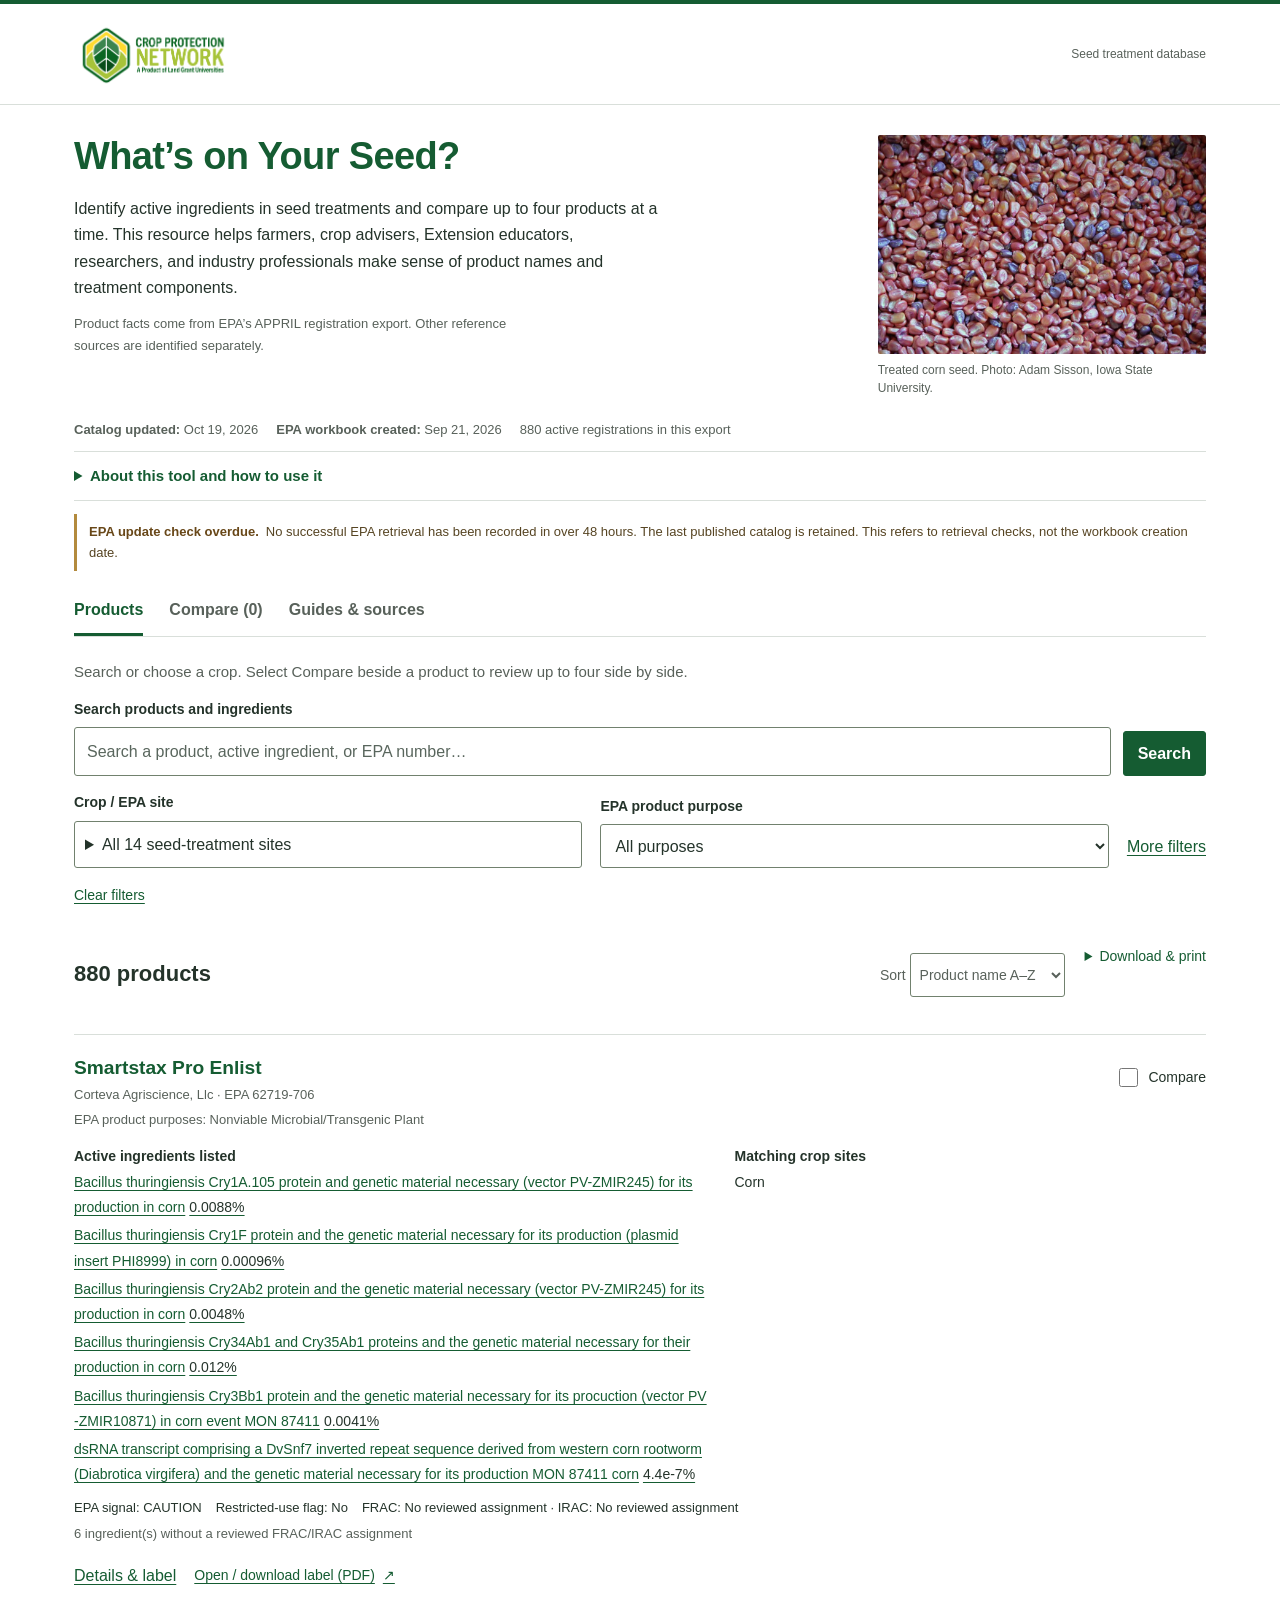
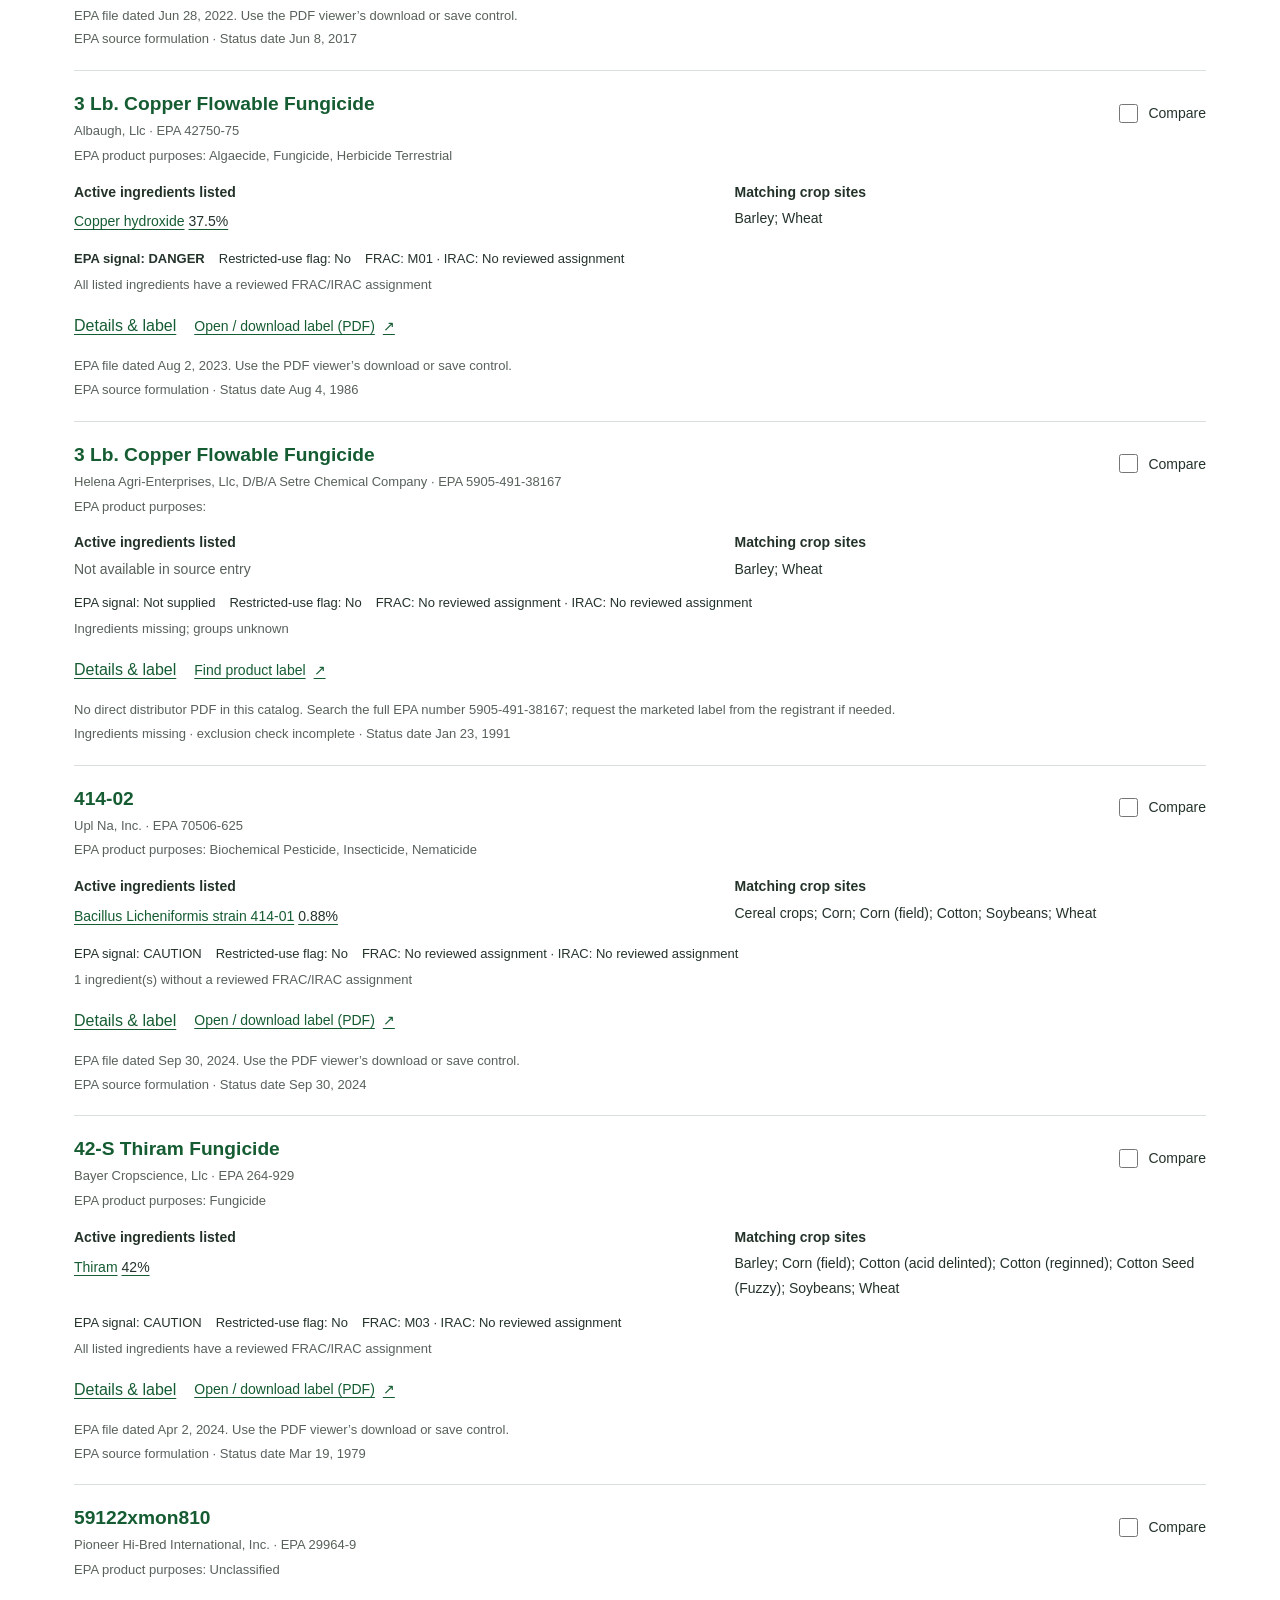
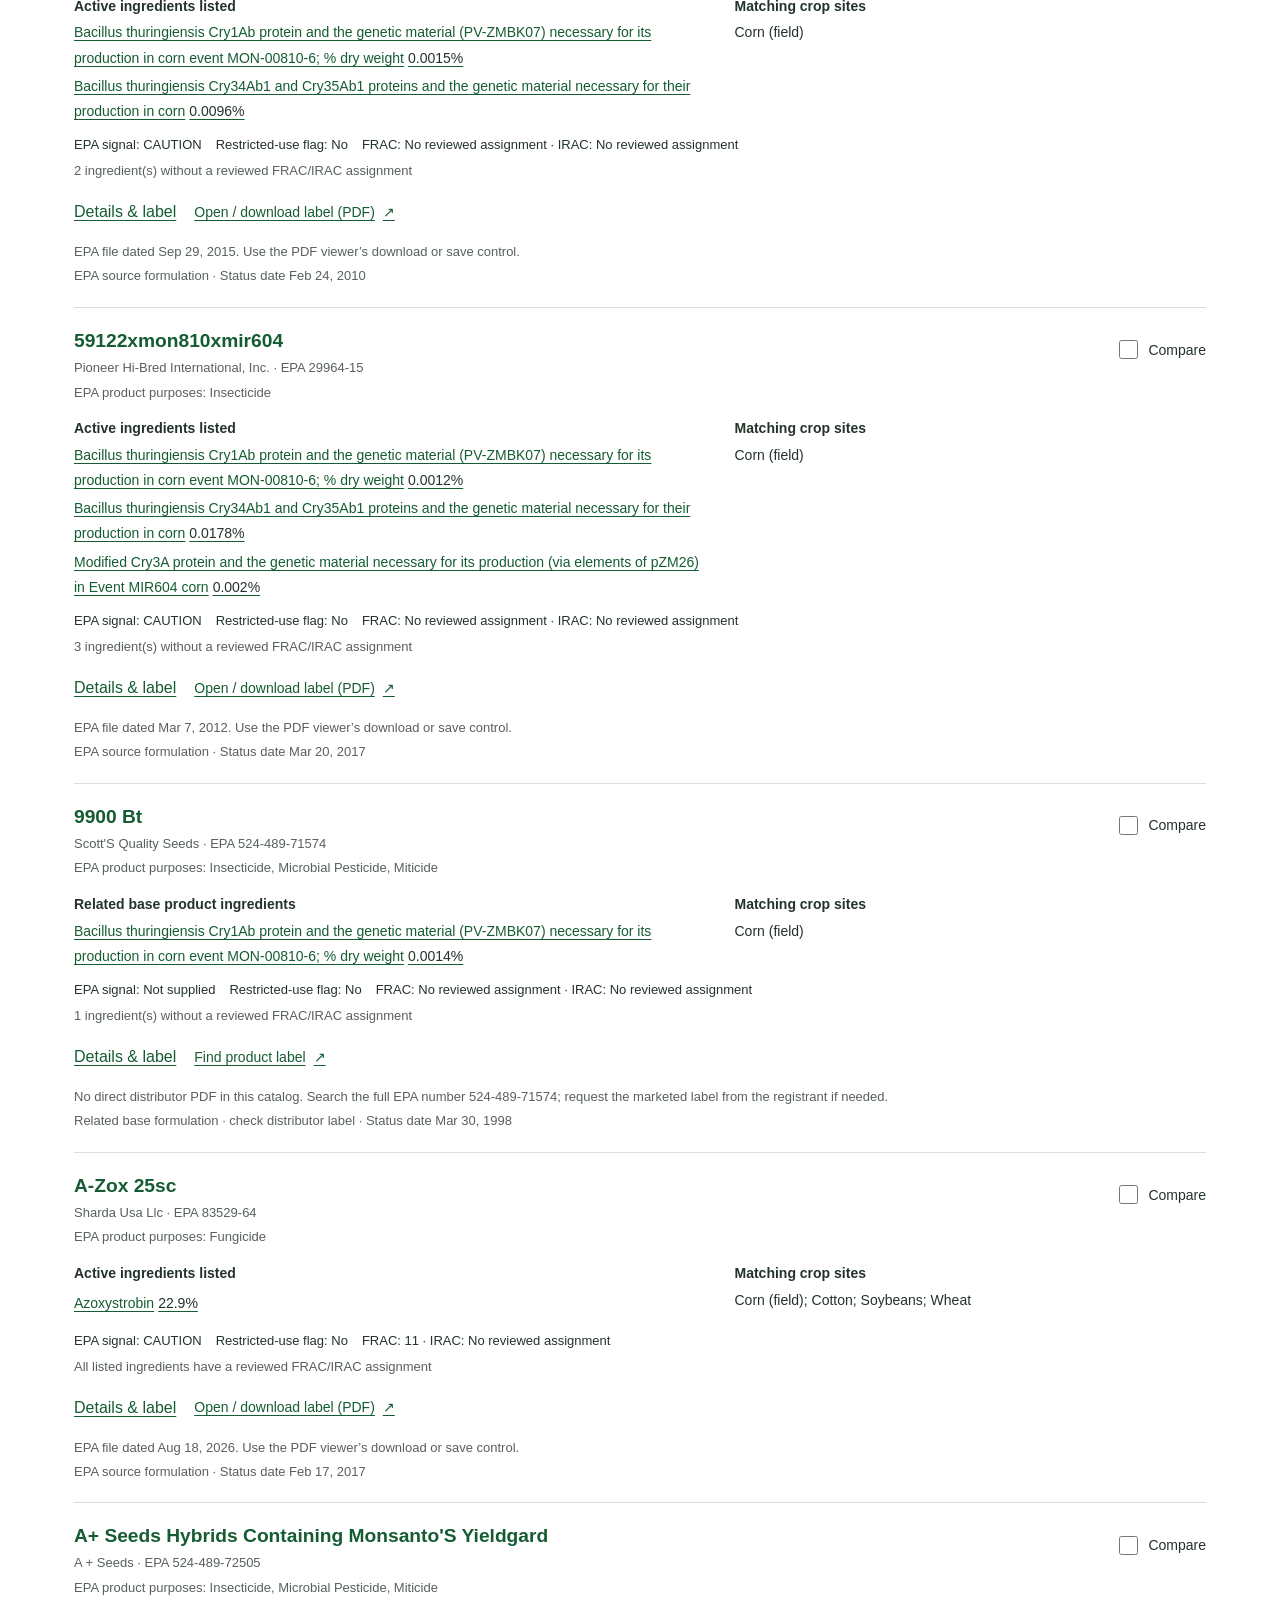
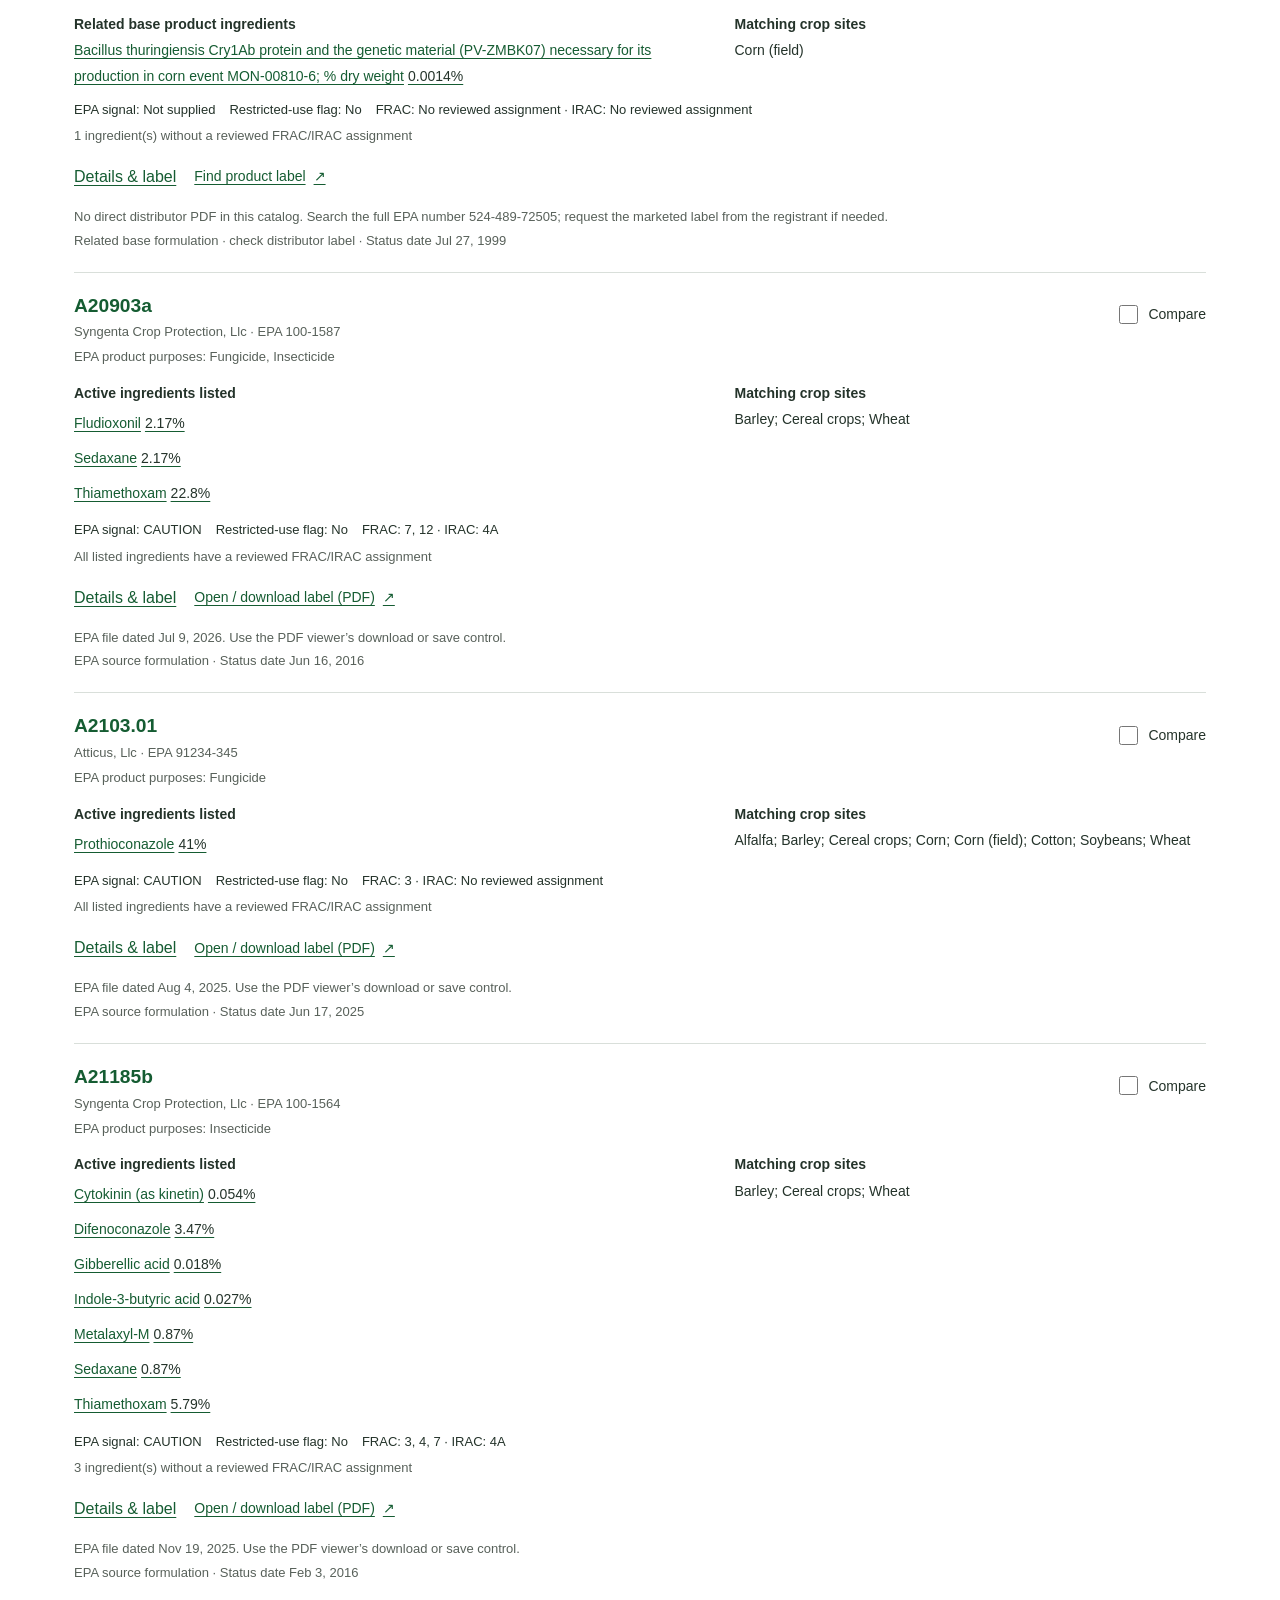
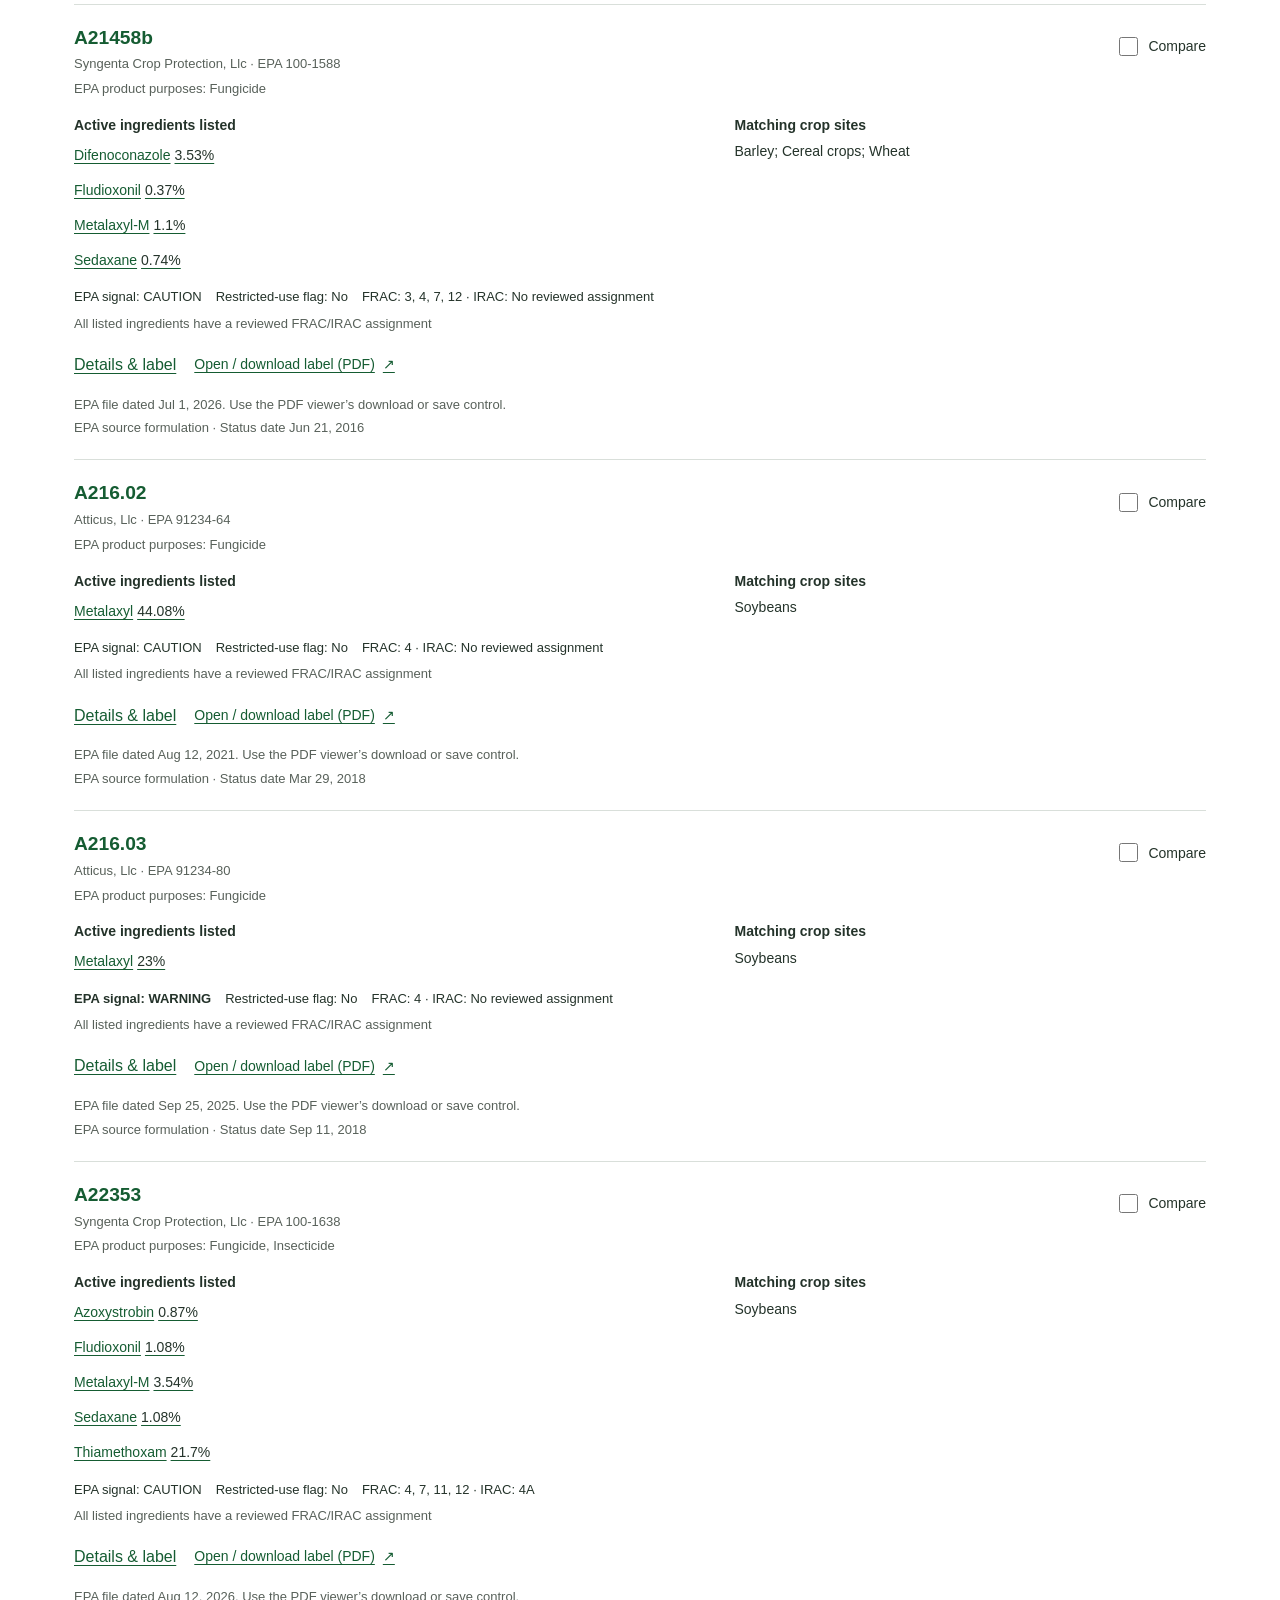
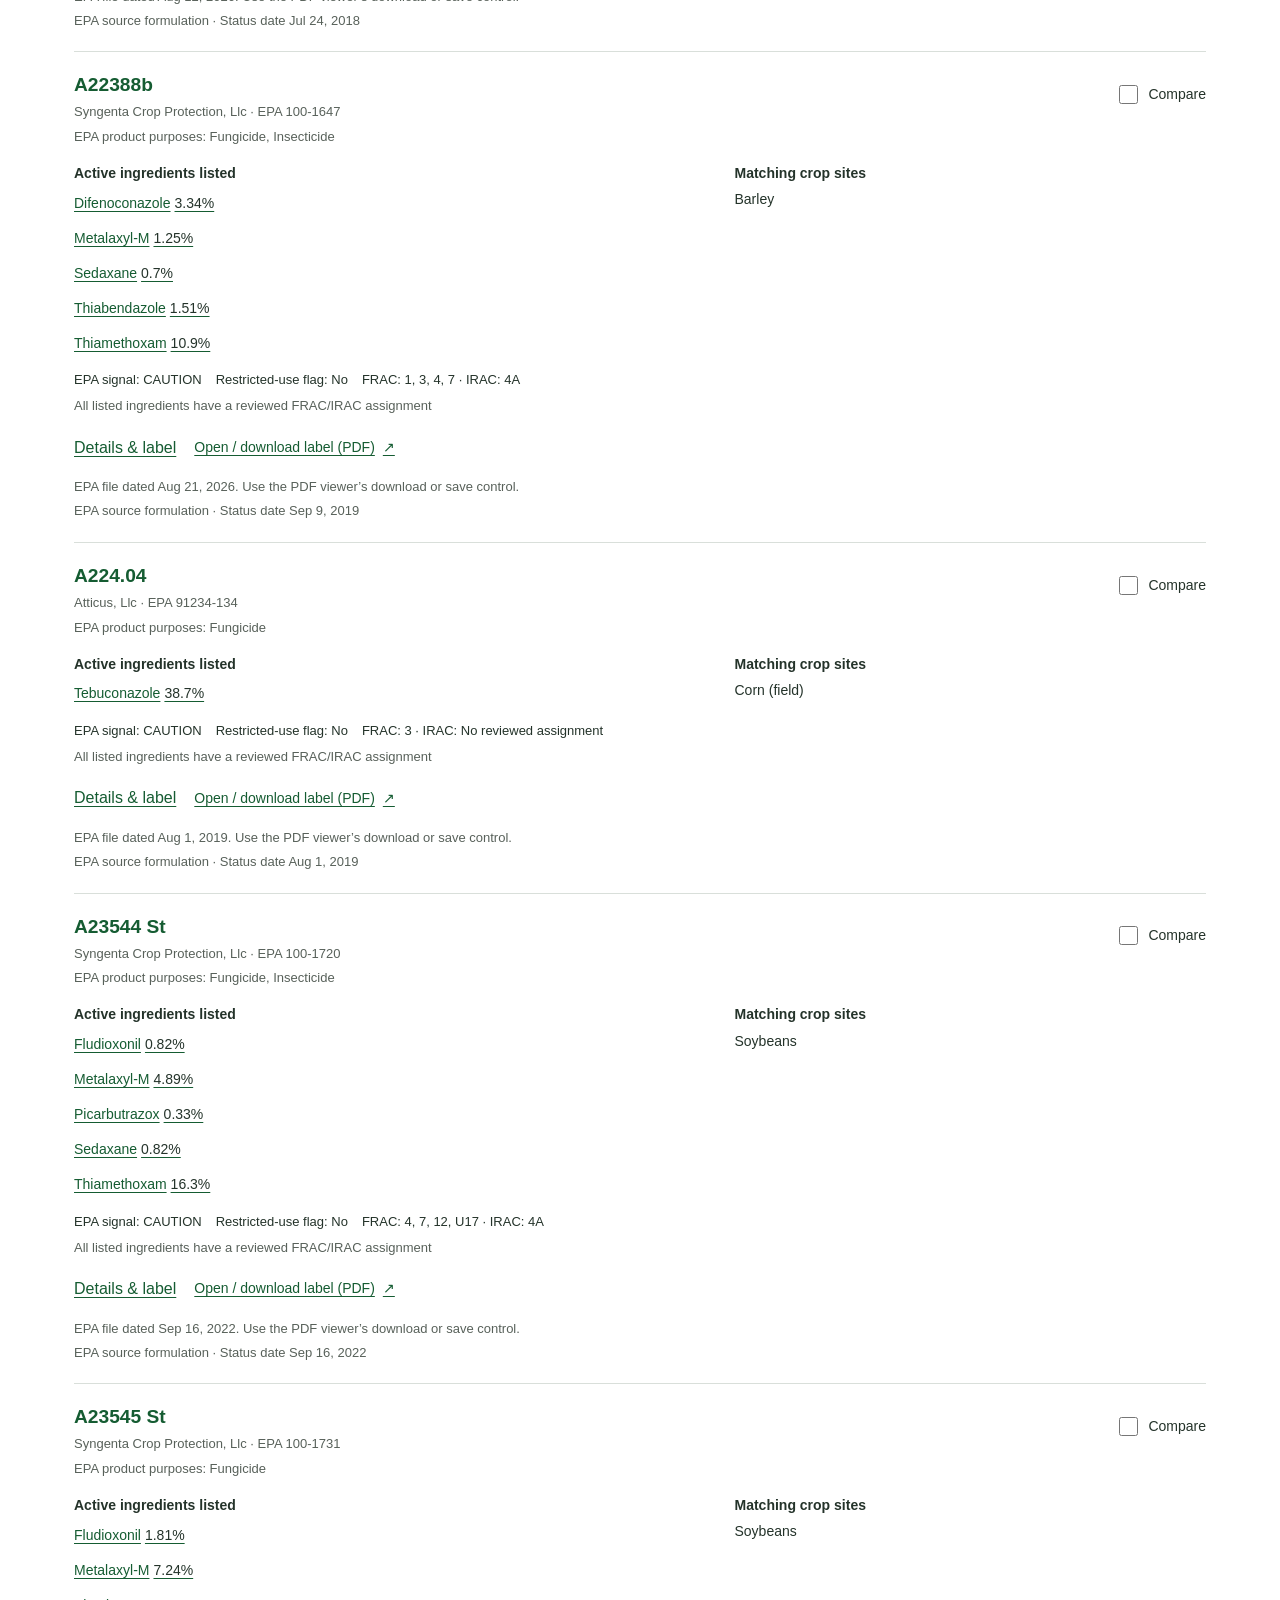
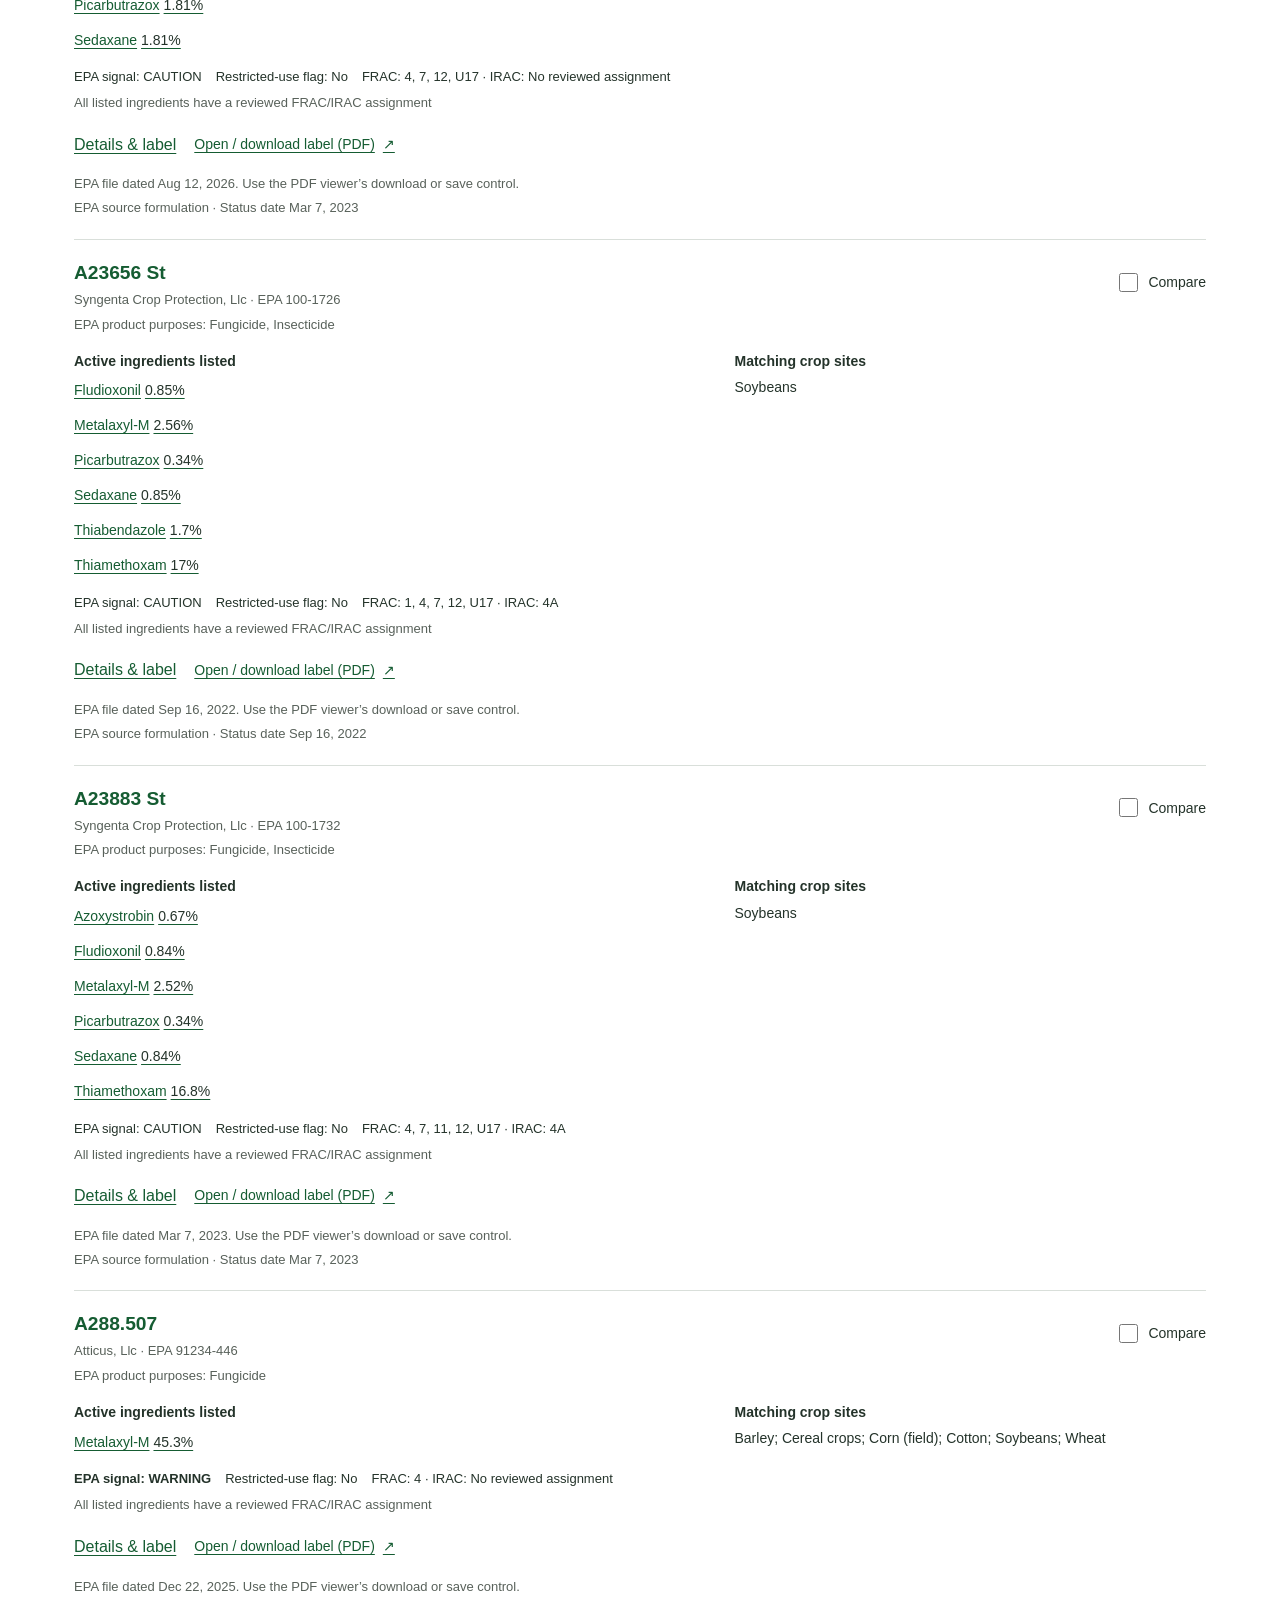
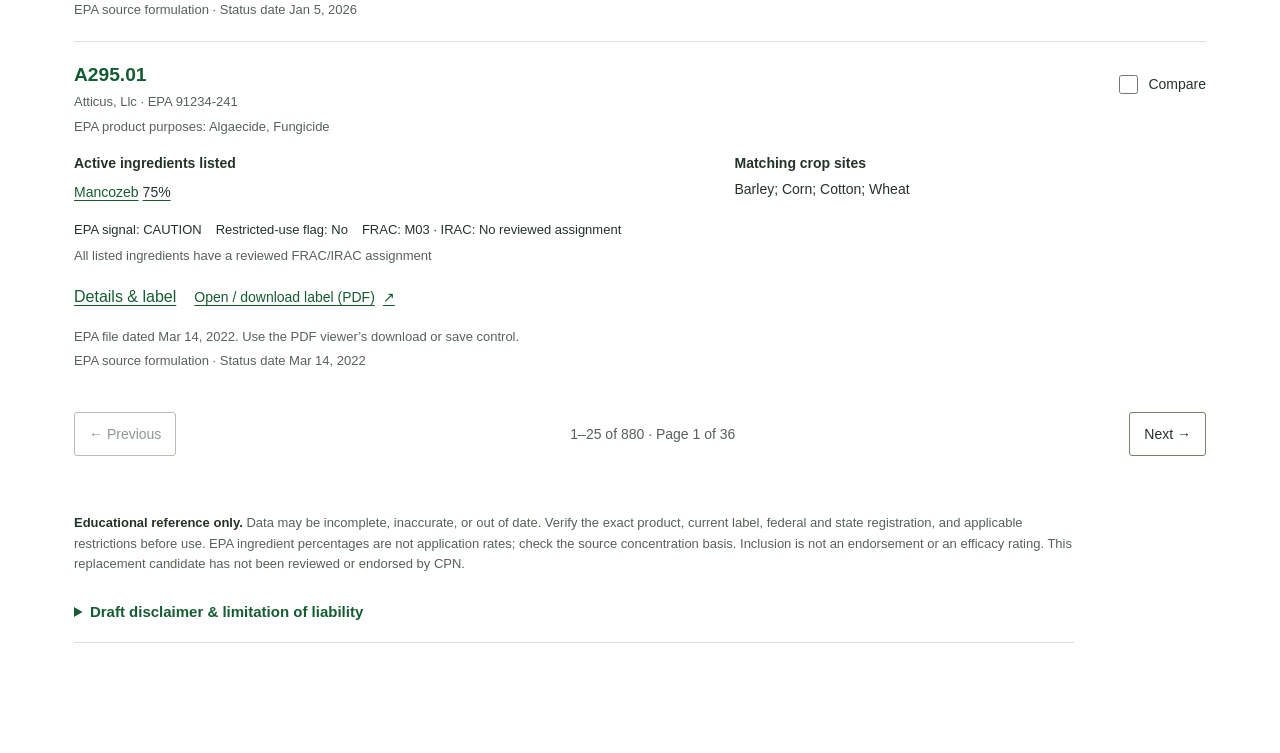
==== commit 41a9607e: "Check EPA daily and refresh downloaded seed tools online" ====
--- a/seed-treatment-database/static/index.html
+++ b/seed-treatment-database/static/index.html
@@ -512,7 +512,9 @@
 <script>
 'use strict';
 const PREVIEW = null; // Embedded in the standalone snapshot; hosted UI reads catalog.json.
+const PUBLISHED_DATA_URL='https://raw.githubusercontent.com/danieham-97/crop-protection-network/master/seed-treatment-database/static/';
 let catalog={products:[],meta:{}},scope={sites:[]},reference={},view='products',filtered=[],selected=new Set(),syncState=null,page=1;
+let catalogPollFailed=false,statusPollFailed=false,usingEmbeddedSnapshot=Boolean(PREVIEW),polling=false;
 const PAGE_SIZE=25;
 let dialogTrigger=null;
 const $=s=>document.querySelector(s), $$=s=>Array.from(document.querySelectorAll(s));
@@ -721,29 +723,40 @@
 function exportMatrix(){if(!comparisonProducts().length)return;const url=URL.createObjectURL(new Blob([matrixCsv()],{type:'text/csv;charset=utf-8'})),a=document.createElement('a');a.href=url;a.download='CPN-seed-treatment-comparison-'+localDate()+'.csv';a.click();setTimeout(()=>URL.revokeObjectURL(url),2000);toast('Selected formulations exported with sources and comparison notes.');}
 function printMatrix(){if(!comparisonProducts().length)return;const lists=$$('#matrix-body details');const opened=lists.map(x=>x.open);lists.forEach(x=>x.open=true);try{window.print();}finally{lists.forEach((x,i)=>x.open=opened[i]);}}
 
+function lastEpaCheck(){return syncState?.sources?.EPA?.checked_at||catalog.meta.source_checked;}
+function updateWarning(){
+ if(usingEmbeddedSnapshot)return catalogPollFailed?{title:'Offline snapshot displayed.',message:'The published catalog could not be retrieved. This file is showing its embedded snapshot and will retry automatically when online.'}:null;
+ if(catalogPollFailed||statusPollFailed)return {title:'Published updates unavailable.',message:'The latest '+(catalogPollFailed&&statusPollFailed?'catalog and update status':catalogPollFailed?'catalog':'update status')+' could not be retrieved. The displayed catalog is retained; the tool will retry automatically.'};
+ if(syncState?.state==='failed')return {title:'EPA update failed.',message:'The last successfully imported catalog is retained. See Guides & sources for update details.'};
+ const checked=Date.parse(lastEpaCheck()||'');
+ if(!Number.isFinite(checked))return {title:'EPA check not verified.',message:'No successful EPA retrieval is recorded in this copy. See Guides & sources for update details.'};
+ if(Date.now()-checked>48*60*60*1000)return {title:'EPA update check overdue.',message:'No successful EPA retrieval has been recorded in over 48 hours. The last published catalog is retained. This refers to retrieval checks, not the workbook creation date.'};
+ return null;
+}
 function updateNotice(){
- const m=catalog.meta,a=m.audit||{},imported=m.imported_at||m.last_successful_sync,checked=syncState?.sources?.EPA?.checked_at||m.source_checked;
+ const m=catalog.meta,a=m.audit||{},imported=m.imported_at||m.last_successful_sync,checked=lastEpaCheck();
  $('#start').disabled=false;$('#end').disabled=false;
  $('#build-label').textContent='Seed treatment database';
  $('#date-help').textContent='Uses EPA status dates. Blank start; end is the import cutoff. Changing this filter does not retrieve newer records.';
  $('#catalog-summary').innerHTML=`<span><strong>Catalog updated:</strong> ${esc(fmt(imported))}</span><span><strong>EPA workbook created:</strong> ${esc(fmt(m.source_snapshot_date))}</span><span>${catalog.products.length.toLocaleString()} active registrations in this export</span>`;
  $('#about-dates').textContent=`This catalog contains ${catalog.products.length.toLocaleString()} active registrations from the EPA workbook created ${fmt(m.source_snapshot_date)} and imported ${fmt(imported)}. ${checked?'Last successful EPA retrieval: '+fmt(checked)+'. ':''}Creation, import, and check dates describe different events.`;
- $('#about-update-mode').textContent=PREVIEW?'This downloaded file is a fixed snapshot and does not update itself. Download a newly generated copy for newer records. The weekly worker updates the repository; the CPN website must serve those published files for visitors to receive changes.':'The repository checks for source updates weekly. This hosted interface checks its published catalog every five minutes. Website hosting must serve the updated repository files; downloaded copies remain fixed snapshots.';
+ $('#about-update-mode').textContent=PREVIEW?'This download checks the published GitHub catalog when opened online and every five minutes while open. If the connection is unavailable, it retains the displayed catalog; its embedded snapshot is available offline. Older downloaded versions do not gain this feature automatically.':'The repository checks EPA’s published export daily at 6:37 a.m. America/Chicago. This hosted interface checks its published catalog every five minutes. Website hosting must serve the updated repository files.';
  $('#tool-citation').textContent=`Crop Protection Network. ${String(imported||m.source_snapshot_date||'n.d.').slice(0,4)}. What’s on Your Seed? Seed treatment database, repository version. Catalog imported ${fmt(imported)}; EPA APPRIL workbook created ${fmt(m.source_snapshot_date)}. https://github.com/danieham-97/crop-protection-network. Accessed [date].`;
- $('#notice').innerHTML=`<strong>Data note:</strong><span>${a.missing_formulation_products?esc(a.missing_formulation_products)+' records lack ingredients and need an exclusion check. ':''}${PREVIEW?'This file is a fixed snapshot. ':''}Product listings are not efficacy or safety rankings.</span>`;
- if(syncState?.state==='failed')$('#notice').innerHTML='<strong>Update failed.</strong><span>The last successfully imported catalog is retained. See Guides &amp; sources for update details.</span>';
+ $('#notice').innerHTML=`<strong>Data note:</strong><span>${a.missing_formulation_products?esc(a.missing_formulation_products)+' records lack ingredients and need an exclusion check. ':''}${usingEmbeddedSnapshot?'This file is showing its embedded snapshot. ':''}Product listings are not efficacy or safety rankings.</span>`;
+ const warning=updateWarning();if(warning)$('#notice').innerHTML=`<strong>${esc(warning.title)}</strong><span>${esc(warning.message)}</span>`;
 }
 function sourceUpdatePanel(){
  const summary=syncState||{},sources=summary.sources||catalog.meta.source_updates||{},rows=['EPA','Greenbook','CDMS'].map(name=>{const item=sources[name]||{};return `<tr><th scope="row">${name}</th><td>${esc(item.state||(name==='EPA'?'Awaiting a verified scheduled check':'Not configured; saved references only'))}</td><td>${esc(fmt(item.checked_at))}</td></tr>`;}).join('');
- return `<article class="panel full"><h3>Automatic source checks</h3><p>The repository is configured to check EPA’s weekly Excel export every Monday at <strong>6:37 a.m. America/Chicago</strong>. A schedule being configured does not establish that a run has succeeded.</p><p>${PREVIEW?'This is a fixed downloaded snapshot. Open or download a newly generated copy to receive changes.':esc(summary.message||'No verified scheduled run is recorded in this copy.')}</p><div class="table-scroll" role="region" aria-label="Source update status; scroll to view all columns" tabindex="0"><table><caption class="sr-only">Source connections and most recent successful checks</caption><thead><tr><th scope="col">Source</th><th scope="col">Connection / result</th><th scope="col">Last successful check</th></tr></thead><tbody>${rows}</tbody></table></div><p class="small muted">Checked dates are retrieval observations, not label revision or approval dates. Greenbook and CDMS require supported feeds; saved source links are not automatically refreshed. EPA registration does not establish state approval.</p><p>${link('https://github.com/danieham-97/crop-protection-network/actions/workflows/seed-database-update.yml','View source update runs')}</p></article>`;
+ const warning=updateWarning();
+ return `<article class="panel full"><h3>Automatic source checks</h3><p>The repository is configured to check EPA’s published Excel export daily at <strong>6:37 a.m. America/Chicago</strong>. A schedule being configured does not establish that a run has succeeded.</p><p>${usingEmbeddedSnapshot?'The embedded snapshot is displayed. This download checks GitHub for a published catalog when online and every five minutes while open.':esc(summary.message||'No verified scheduled run is recorded in this copy.')}</p>${warning?`<p class="notice"><strong>${esc(warning.title)}</strong> ${esc(warning.message)}</p>`:''}<div class="table-scroll" role="region" aria-label="Source update status; scroll to view all columns" tabindex="0"><table><caption class="sr-only">Source connections and most recent successful checks</caption><thead><tr><th scope="col">Source</th><th scope="col">Connection / result</th><th scope="col">Last successful check</th></tr></thead><tbody>${rows}</tbody></table></div><p class="small muted">Checked dates are retrieval observations, not label revision or approval dates. Greenbook and CDMS require supported feeds; saved source links are not automatically refreshed. EPA registration does not establish state approval.</p><p>${link('https://github.com/danieham-97/crop-protection-network/actions/workflows/seed-database-update.yml','View source update runs')}</p></article>`;
 }
 function renderData(){const m=catalog.meta,a=m.audit||{};$('#data-grid').innerHTML=`${sourceUpdatePanel()}
  <article class="panel full"><h3>Coverage of the supplied EPA export</h3><div class="metrics"><div><strong>${catalog.products.length.toLocaleString()}</strong><small>Active registrations included</small></div><div><strong>${esc(a.row_count?.toLocaleString()||'—')}</strong><small>Source rows checked</small></div><div><strong>${esc(a.excluded_records?.length??'—')}</strong><small>Deltamethrin / cutoff exclusions</small></div><div><strong>${esc(a.distinct_ingredients??'—')}</strong><small>Distinct EPA ingredient codes</small></div></div><p>${esc(m.coverage_note||'No EPA catalog is connected.')}</p><p>${esc(a.currency_note||'')}</p></article>
- <article class="panel"><h3>Source dates &amp; connections</h3><dl><dt>EPA source</dt><dd>${esc(m.source_acquisition||'Not connected')}</dd><dt>Workbook created</dt><dd>${esc(fmt(m.source_snapshot_date))}</dd><dt>Imported</dt><dd>${esc(fmt(m.imported_at||m.last_successful_sync))}</dd><dt>Latest official retrieval</dt><dd>${m.source_checked?esc(fmt(m.source_checked)):'Not checked here'}</dd><dt>Greenbook</dt><dd>${esc(m.greenbook?.state||'Not connected')} · ${m.greenbook?.matched||0} matches</dd><dt>CDMS / TELUS</dt><dd>${esc(m.cdms?.state||'Not connected')} · ${m.cdms?.matched||0} matches</dd><dt>Automatic updates</dt><dd>${PREVIEW?'Not running in this file':esc(m.automation||'Not activated')}</dd></dl><p>Saved Greenbook and CDMS references retain their original dates. They do not override the EPA formulation or prove current availability.</p><p>${link('https://www3.epa.gov/pesticides/appril/apprildatadump_public.xlsx','Official EPA workbook')} · ${link('https://www.greenbook.net/','Greenbook')} · ${link('https://www.cdms.net/LabelsSDS/home','CDMS')}</p></article>
+ <article class="panel"><h3>Source dates &amp; connections</h3><dl><dt>EPA source</dt><dd>${esc(m.source_acquisition||'Not connected')}</dd><dt>Workbook created</dt><dd>${esc(fmt(m.source_snapshot_date))}</dd><dt>Imported</dt><dd>${esc(fmt(m.imported_at||m.last_successful_sync))}</dd><dt>Latest official retrieval</dt><dd>${lastEpaCheck()?esc(fmt(lastEpaCheck())):'Not checked here'}</dd><dt>Greenbook</dt><dd>${esc(m.greenbook?.state||'Not connected')} · ${m.greenbook?.matched||0} matches</dd><dt>CDMS / TELUS</dt><dd>${esc(m.cdms?.state||'Not connected')} · ${m.cdms?.matched||0} matches</dd><dt>Automatic updates</dt><dd>${PREVIEW?(usingEmbeddedSnapshot?'Embedded snapshot; online checks enabled':'Online catalog; checks every five minutes'):esc(m.automation||'Not activated')}</dd></dl><p>Saved Greenbook and CDMS references retain their original dates. They do not override the EPA formulation or prove current availability.</p><p>${link('https://www3.epa.gov/pesticides/appril/apprildatadump_public.xlsx','Official EPA workbook')} · ${link('https://www.greenbook.net/','Greenbook')} · ${link('https://www.cdms.net/LabelsSDS/home','CDMS')}</p></article>
  <article class="panel"><h3>Scope &amp; ingredient quality</h3><dl><dt>Status group</dt><dd>Active Products (export: Active)</dd><dt>Status-date start</dt><dd>Blank / no lower limit</dd><dt>Status-date end</dt><dd>${esc(fmt(m.status_date_end))}</dd><dt>Base-product formulations</dt><dd>${esc(a.base_linked_formulations??0)} distributor records</dd><dt>Missing formulations</dt><dd>${esc(a.missing_formulation_products??0)}</dd><dt>Missing percentage</dt><dd>${esc(a.missing_percent_products??0)} records</dd></dl><p>All 14 site names are matched exactly, ignoring capitalization and extra spaces. Crop groups are not expanded. Known deltamethrin records are excluded; records with missing ingredients are clearly flagged for review.</p><p>Distributor records keep their full EPA numbers. Where their AIS field is blank, related base-product ingredients are identified separately. Distributor use claims can be narrower; verify the distributor label.</p><p>${link('https://www.epa.gov/pesticide-registration/pesticide-registration-manual-chapter-9-supplemental-distribution-registered','EPA distributor-product guidance')}</p></article>
  <article class="panel full"><h3>Signal words &amp; classification coverage</h3><p>${Object.entries(a.signal_word_counts||{}).map(([key,n])=>esc(key==='NONE'?'None reported by EPA':key==='NOT_SUPPLIED'?'Not supplied':key)+': '+esc(n)).join(' · ')}. Restricted-use flag Yes: ${esc(a.restricted_use_products??'Unknown')}.</p><p>Signal words and restricted-use flags refresh from each product’s own EPA row. Current label contents are not automatically extracted. FRAC/IRAC references and the fact sheet have a separate editorial review date: ${esc(fmt(catalog.education?.reviewed_on))}.</p><button data-tab="guide">Open treatment guide</button></article>
  <article class="panel full"><h3>Products by requested site</h3><p>A registration can appear under several sites. Counts overlap and should not be added.</p><div class="table-scroll" role="region" aria-label="Products by EPA site; scroll to view all columns" tabindex="0"><table><caption class="sr-only">Included registrations by EPA site</caption><thead><tr><th scope="col">EPA site</th><th scope="col">Included registrations</th></tr></thead><tbody>${scope.sites.map(s=>`<tr><th scope="row">${esc(s)}</th><td>${esc(a.counts_by_site?.[s]??'—')}</td></tr>`).join('')}</tbody></table></div></article>
- <article class="panel"><h3>Automatic EPA updates</h3><p>The supplied updater downloads the official APPRIL workbook, checks the entire export, applies the 14-site scope and exclusions, and publishes a new catalog with change history.</p><p>The GitHub source job checks every Monday at 6:37 a.m. Central and records additions, changes, and removals from the scoped catalog. Older or incomplete workbooks and unexpectedly large removals stop publication. A failed check preserves the previous catalog.</p><p><strong>Hosting is separate:</strong> successful GitHub runs update this repository and rebuild downloadable snapshots. The CPN website must be connected to the published files. Downloaded HTML does not refresh itself; the hosted interface checks its published data every five minutes.</p></article>
+ <article class="panel"><h3>Automatic EPA updates</h3><p>The supplied updater downloads the official APPRIL workbook, checks the entire export, applies the 14-site scope and exclusions, and publishes a new catalog with change history.</p><p>The GitHub source job checks daily at 6:37 a.m. America/Chicago and records additions, changes, and removals from the scoped catalog. Changes become available after EPA publishes them in this export. Older or incomplete workbooks and unexpectedly large removals stop publication. A failed check preserves the previous catalog.</p><p>New downloads check GitHub for published data when opened online and every five minutes while open, with an embedded snapshot for offline use. Older downloads remain fixed snapshots. <strong>CPN hosting is separate:</strong> the CPN website must be connected to the published files; the hosted interface checks its published data every five minutes.</p></article>
  <article class="panel"><h3>Products &amp; technologies</h3><p>The list includes every matching registration in the export, including distributor products and other technologies indexed under the requested sites. It is not limited by brand name or a hand-selected product list.</p><p>EPA product categories describe the registered product; the ingredient guide uses separately reviewed classifications. Unreviewed ingredients remain unclassified. Commercial package composition still needs its own manufacturer evidence.</p><p>Percentages retain the EPA values and source basis; they are not application rates or efficacy scores.</p></article>`;}
 function csvCell(s){let v=String(s??'');if(/^[\s]*[=+\-@]/.test(v))v="'"+v;return '"'+v.replace(/"/g,'""')+'"';}
 function exportCsv(){const headers=['Product','EPA registration','Registrant','Sites in scope','Ingredient','EPA reported percent; see source for basis','Purpose','Mode-of-action group','Data quality','EPA status in supplied export','EPA status date','Workbook created','Imported','Source URL','Ingredient evidence URL','CDMS URL','Notes','Ingredient basis','Base EPA registration','Source sheet row','EPA ingredient code','Technology type','FRAC fungicide group','IRAC insecticide group','Classification reference version','Classification reviewed','EPA signal word','Signal word data state','EPA restricted-use flag','EPA restricted-use reason','EPA label URL from workbook','Warning basis','Data-use notice'];const rows=[headers];for(const p of filtered)for(const a of p.ingredients.length?p.ingredients:[{name:'Unknown',percent:null}])rows.push([p.name,p.registration_number,p.registrant,p.sites.join('; '),a.name,a.percent,ref(a).purpose,ref(a).group,quality(p),p.epa_verified?'Yes':'No',p.status_date,p.source_snapshot_date,p.imported_at||p.retrieved_at,p.source_url,p.ingredient_source_url||p.source_url,p.cdms?.source_url||'',p.notes,p.ingredient_basis,p.base_registration,p.source_row,a.pc_code,p.pesticide_type,ref(a).frac_code||'Not reviewed',ref(a).irac_code||'Not reviewed',ref(a).source_version,ref(a).reviewed_on,signalText(p),p.safety?.signal_word_state||'missing',rupText(p),p.safety?.restricted_use_reason,p.safety?.label_url,p.safety?.basis||'Not supplied','Educational reference only. Data may be incomplete, inaccurate or out of date. Verify current labels, federal/state registration and applicable restrictions before use.']);const blob=new Blob(['\uFEFF'+rows.map(r=>r.map(csvCell).join(',')).join('\r\n')],{type:'text/csv;charset=utf-8'});const url=URL.createObjectURL(blob),a=document.createElement('a');a.href=url;a.download='CPN-seed-treatment-'+(catalog.mode==='preview'?'EXAMPLES-':'')+localDate()+'.csv';a.click();setTimeout(()=>URL.revokeObjectURL(url),2000);toast(filtered.length+' products exported with source and quality fields.');}
@@ -756,7 +769,44 @@
 $('#matrix-search').addEventListener('input',renderMatrixPicker);
 $('#matrix-add').onclick=()=>{const id=$('#matrix-picker').value;if(setComparisonSelection(id,true)){$('#matrix-search').focus();}};
 $('#matrix-clear').onclick=clearComparison;$('#matrix-export').onclick=exportMatrix;$('#matrix-print').onclick=printMatrix;
-async function loadCatalog(){try{if(PREVIEW){catalog=PREVIEW;}else{let r=await fetch('./catalog.json',{cache:'no-store'});if(!r.ok)throw Error('Not connected');catalog=await r.json();if(!['live','snapshot'].includes(catalog.mode))throw Error('Invalid live catalog');}setup();if(!PREVIEW){try{let s=await fetch('./sync-status.json',{cache:'no-store'});if(s.ok){syncState=await s.json();if(view==='resources')renderData();updateNotice();if(syncState.state==='failed')updateNotice();}}catch{}}}catch{catalog={products:[],meta:{},mode:'unavailable'};$('#catalog-summary').textContent='Live data not connected';$('#notice').innerHTML='<strong>Database connection pending</strong><span>The verified catalog has not been connected. No example records are being shown as live data.</span>';$('#count').textContent='No live catalog';$('#results').innerHTML='<div class="empty"><h3>Source connection required</h3><p class="muted">Connect and validate the EPA, Greenbook, and CDMS sources to publish the catalog.</p></div>';renderData();}}
+async function publishedJson(file){
+ const controller=new AbortController(),timer=setTimeout(()=>controller.abort(),15000);
+ try{const r=await fetch((PREVIEW?PUBLISHED_DATA_URL:'./')+file,{cache:'no-store',signal:controller.signal});if(!r.ok)throw Error('Published file unavailable');return await r.json();}finally{clearTimeout(timer);}
+}
+async function publishedCatalog(){
+ const next=await publishedJson('catalog.json');
+ const strings=values=>Array.isArray(values)&&values.every(x=>typeof x==='string');
+ if(!next||!['live','snapshot'].includes(next.mode)||!Array.isArray(next.products)||!next.products.length||!next.meta||typeof next.meta.last_successful_sync!=='string'||!Number.isFinite(Date.parse(next.meta.last_successful_sync))||!next.scope||!strings(next.scope.sites)||!next.scope.sites.length||!next.ingredient_reference||typeof next.ingredient_reference!=='object')throw Error('Invalid published catalog');
+ if(!next.products.every(p=>p&&['id','registration_number','name','registrant'].every(key=>typeof p[key]==='string')&&strings(p.sites)&&strings(p.purposes)&&Array.isArray(p.ingredients)&&p.ingredients.every(a=>a&&typeof a.name==='string'))||new Set(next.products.map(p=>p.id)).size!==next.products.length)throw Error('Invalid published products');
+ return next;
+}
+async function refreshSyncStatus(){
+ try{const next=await publishedJson('sync-status.json');if(!next||!['success','failed'].includes(next.state)||!next.sources?.EPA||['EPA','Greenbook','CDMS'].some(name=>{const value=next.sources[name]?.checked_at;return value!=null&&(typeof value!=='string'||!Number.isFinite(Date.parse(value)));}))throw Error('Invalid update status');syncState=next;statusPollFailed=false;}catch{statusPollFailed=true;}
+}
+async function loadCatalog(){
+ if(PREVIEW){catalog=PREVIEW;setup();await pollPublishedCatalog();return;}
+ try{catalog=await publishedCatalog();catalogPollFailed=false;setup();await refreshSyncStatus();updateNotice();renderData();}
+ catch{catalogPollFailed=true;catalog={products:[],meta:{},mode:'unavailable'};$('#catalog-summary').textContent='Live data not connected';$('#notice').innerHTML='<strong>Database connection pending</strong><span>The verified catalog has not been connected. No example records are being shown as live data. The tool will retry automatically.</span>';$('#count').textContent='No live catalog';$('#results').innerHTML='<div class="empty"><h3>Source connection required</h3><p class="muted">Connect and validate the EPA source to publish the catalog.</p></div>';renderData();}
+}
+async function pollPublishedCatalog(){
+ if(polling)return;polling=true;
+ try{
+  try{
+   const next=await publishedCatalog(),changed=!catalog.products.length||next.meta.last_successful_sync!==catalog.meta.last_successful_sync||next.meta.audit?.sha256!==catalog.meta.audit?.sha256;
+   catalogPollFailed=false;usingEmbeddedSnapshot=false;
+   if(!catalog.products.length){catalog=next;setup();}
+   else if(changed){
+    const followToday=$('#end').value===catalog.meta.status_date_end;catalog=next;scope=catalog.scope;reference=catalog.ingredient_reference;
+    if(followToday)$('#end').value=localDate();$('#end').max=localDate();$('#start').max=localDate();
+    const company=$('#manufacturer').value;$('#manufacturer').innerHTML='<option value="">All companies</option>'+[...new Set(catalog.products.map(p=>p.registrant))].sort().map(x=>`<option>${esc(x)}</option>`).join('');
+    if(catalog.products.some(p=>p.registrant===company))$('#manufacturer').value=company;
+    selected=new Set([...selected].filter(id=>catalog.products.some(p=>p.id===id)));if($('#dialog').open)closeDialog();
+    updateCategoryOptions();render();renderIngredients();renderGuide();toast('The published catalog has been updated.');
+   }else catalog=next;
+  }catch{catalogPollFailed=true;}
+  await refreshSyncStatus();updateNotice();renderData();
+ }finally{polling=false;}
+}
 // Keep status messages mounted so assistive technology can observe updates.
 function announce(message,urgent=false){
  const region=$(urgent?'#a11y-alert':'#a11y-status');
@@ -826,17 +876,5 @@
 $('#product-search').addEventListener('submit',event=>{event.preventDefault();render();});
 $('#print-results').onclick=printCurrentView;$('#print-resources').onclick=printCurrentView;
 loadCatalog();
-if(!PREVIEW)setInterval(async()=>{try{
- const r=await fetch('./catalog.json',{cache:'no-store'});if(!r.ok)return;const next=await r.json();
- if(['live','snapshot'].includes(next.mode)&&next.meta.last_successful_sync!==catalog.meta.last_successful_sync){
-  const followToday=$('#end').value===catalog.meta.status_date_end;catalog=next;scope=catalog.scope;reference=catalog.ingredient_reference;
-  if(followToday)$('#end').value=localDate();$('#end').max=localDate();$('#start').max=localDate();
-  const company=$('#manufacturer').value;$('#manufacturer').innerHTML='<option value="">All companies</option>'+[...new Set(catalog.products.map(p=>p.registrant))].sort().map(x=>`<option>${esc(x)}</option>`).join('');
-  if(catalog.products.some(p=>p.registrant===company))$('#manufacturer').value=company;
-  selected=new Set([...selected].filter(id=>catalog.products.some(p=>p.id===id)));if($('#dialog').open)closeDialog();
-  updateCategoryOptions();render();renderIngredients();renderData();renderGuide();toast('The published catalog has been updated.');
- }
- const sr=await fetch('./sync-status.json',{cache:'no-store'});let failed=false;if(sr.ok){syncState=await sr.json();failed=syncState.state==='failed';}
- updateNotice();
-}catch{}},300000);
+setInterval(pollPublishedCatalog,300000);
 </script></body></html>
